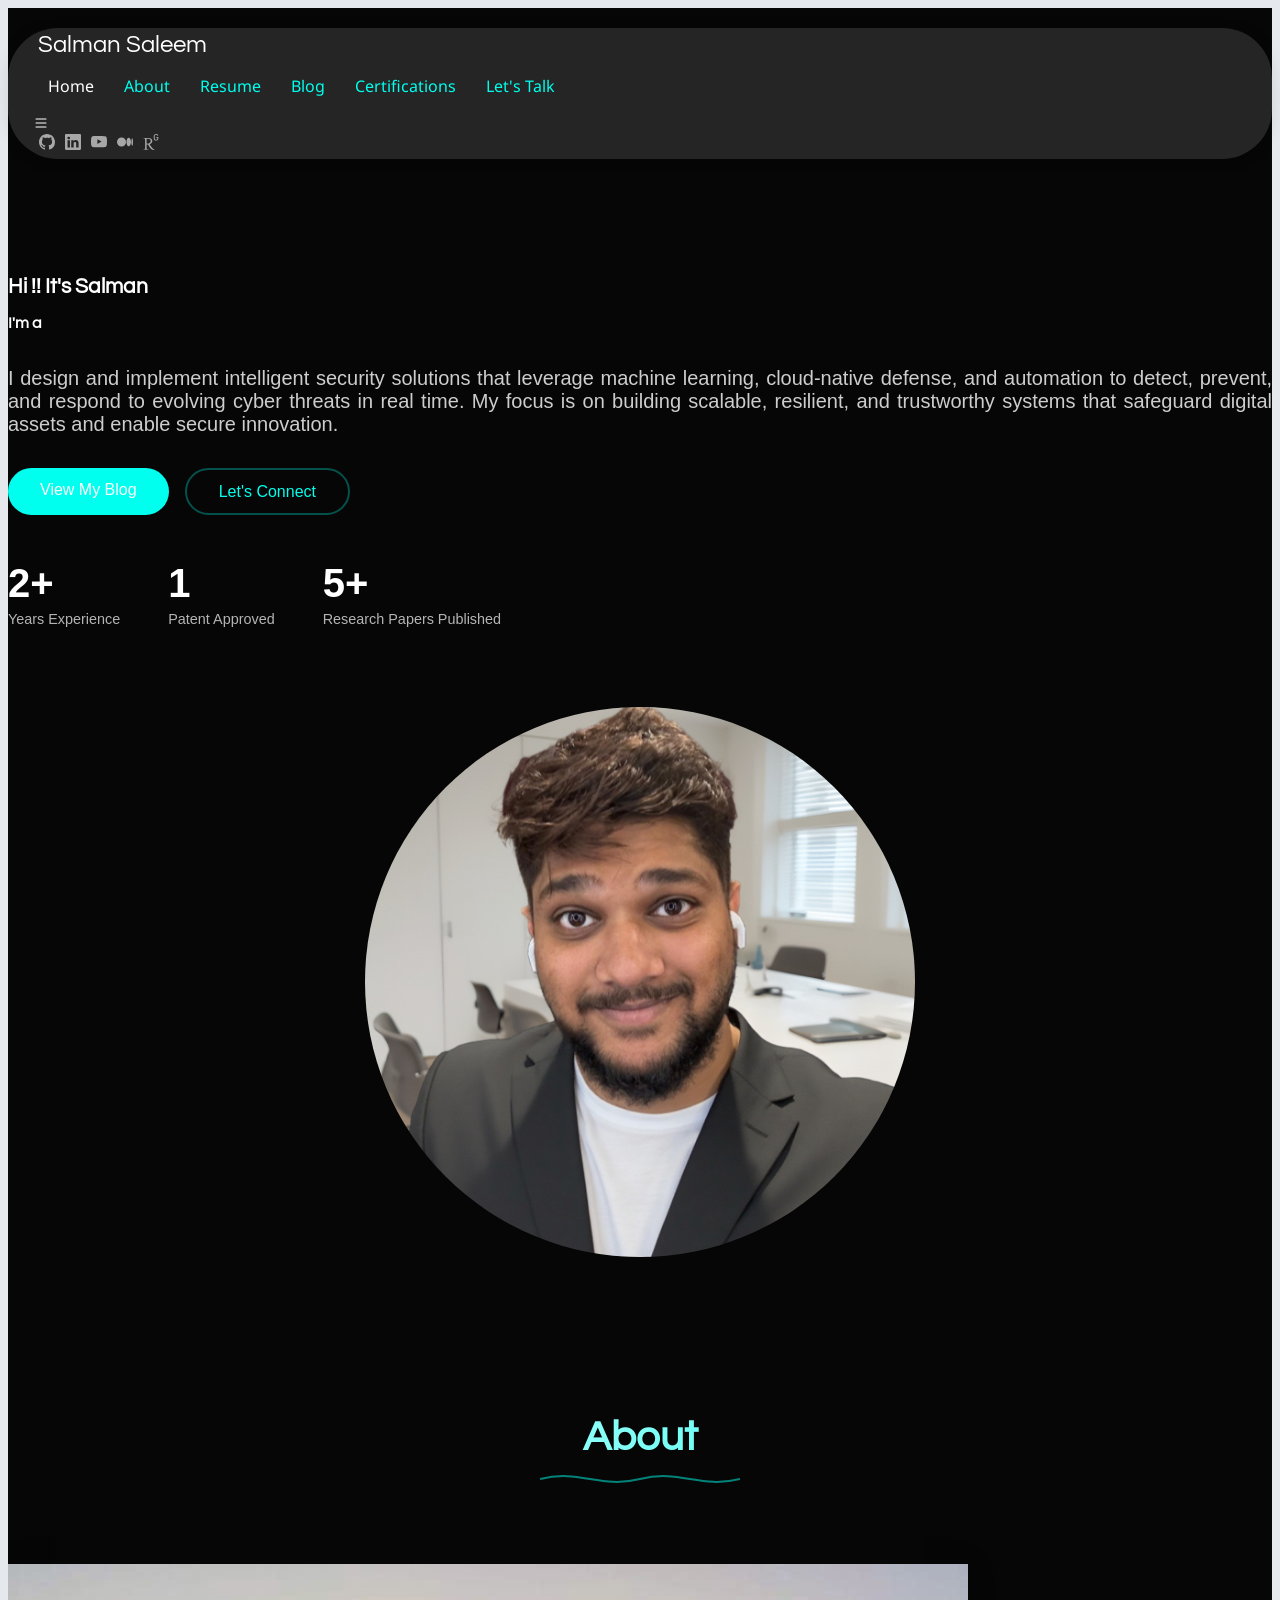
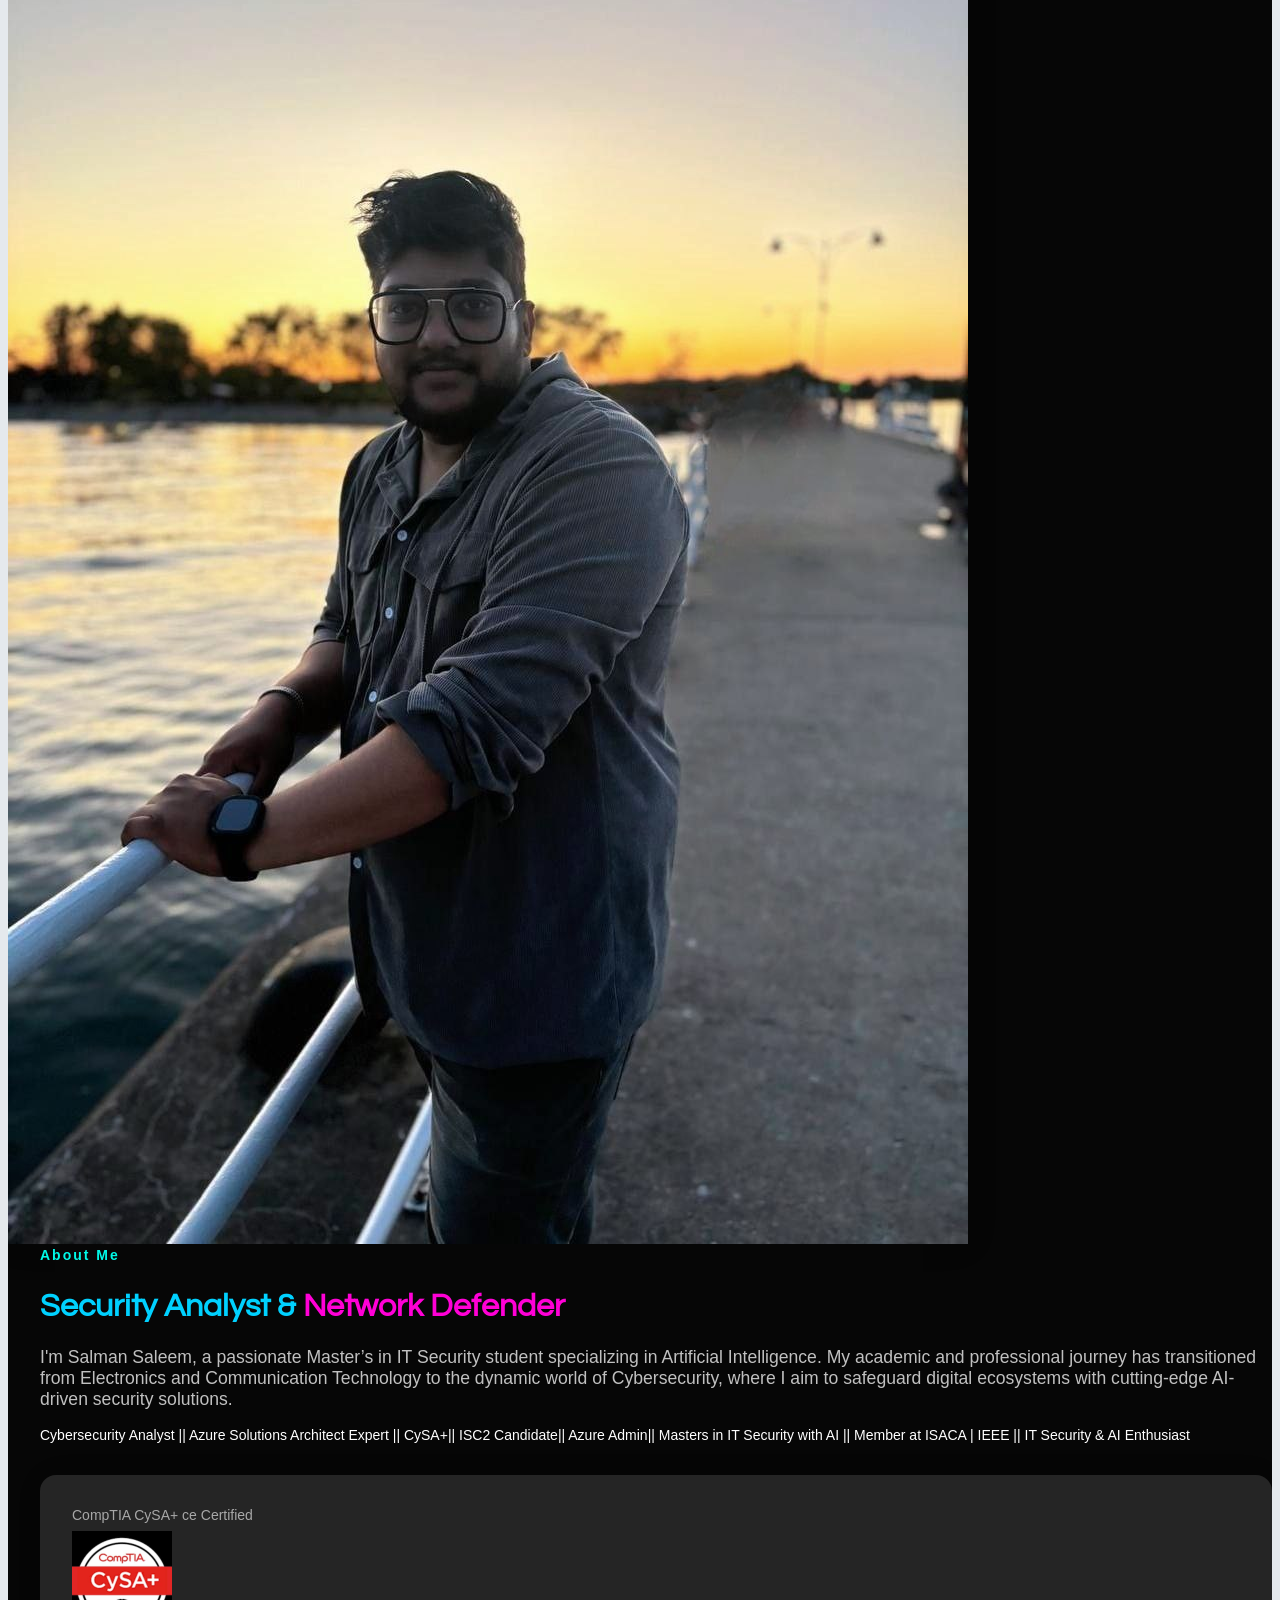
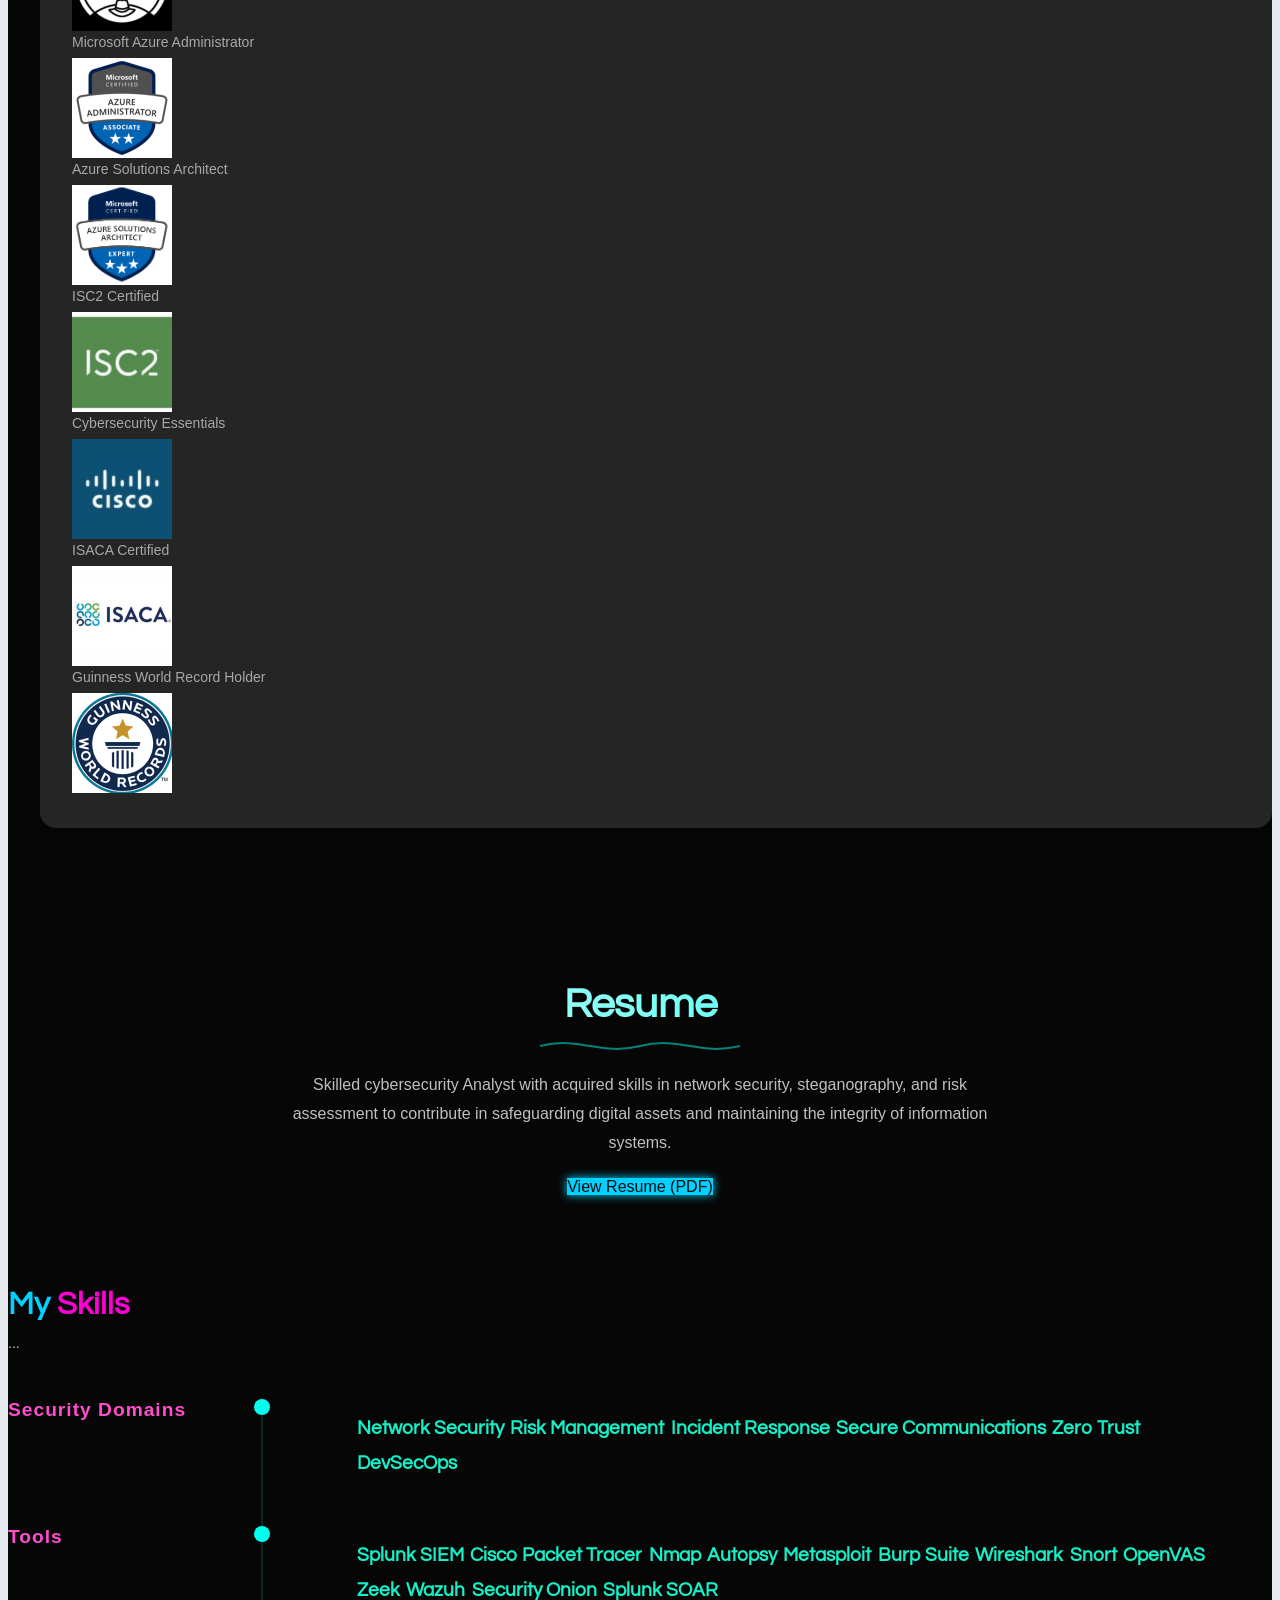
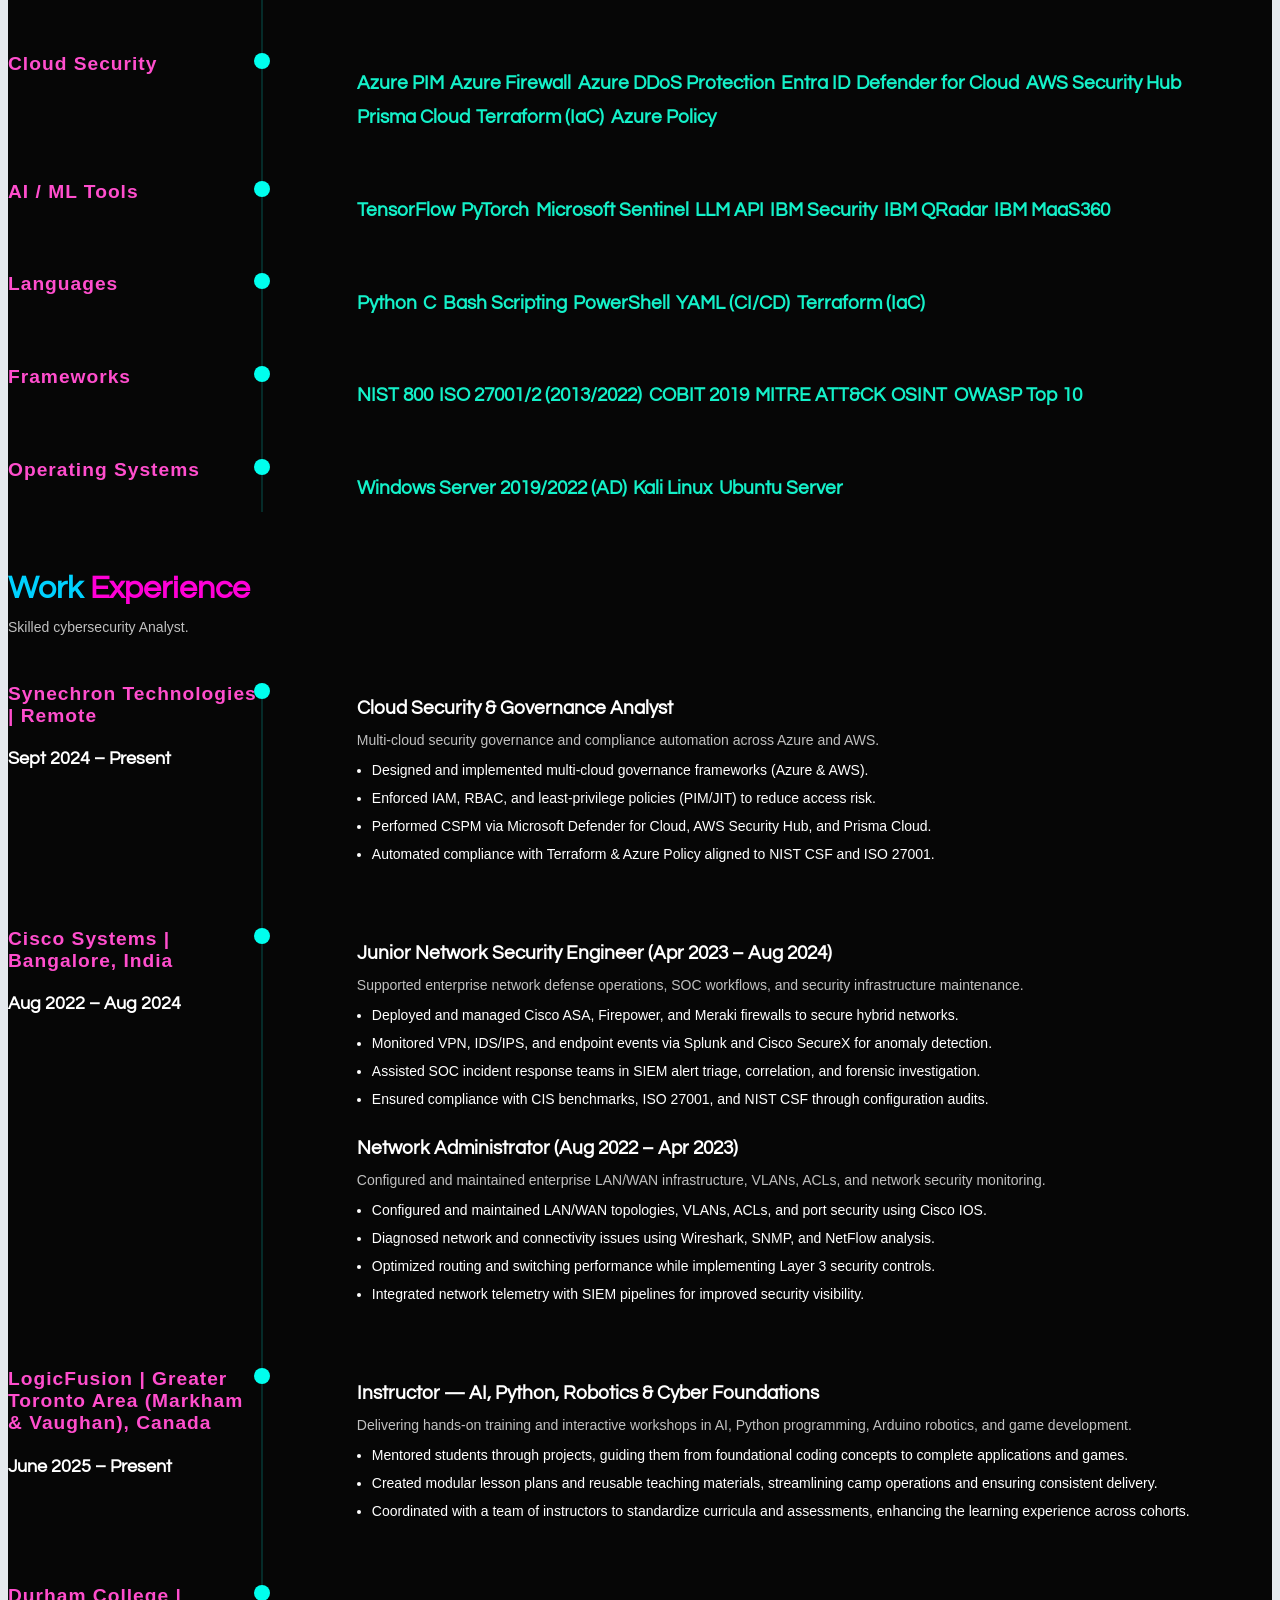
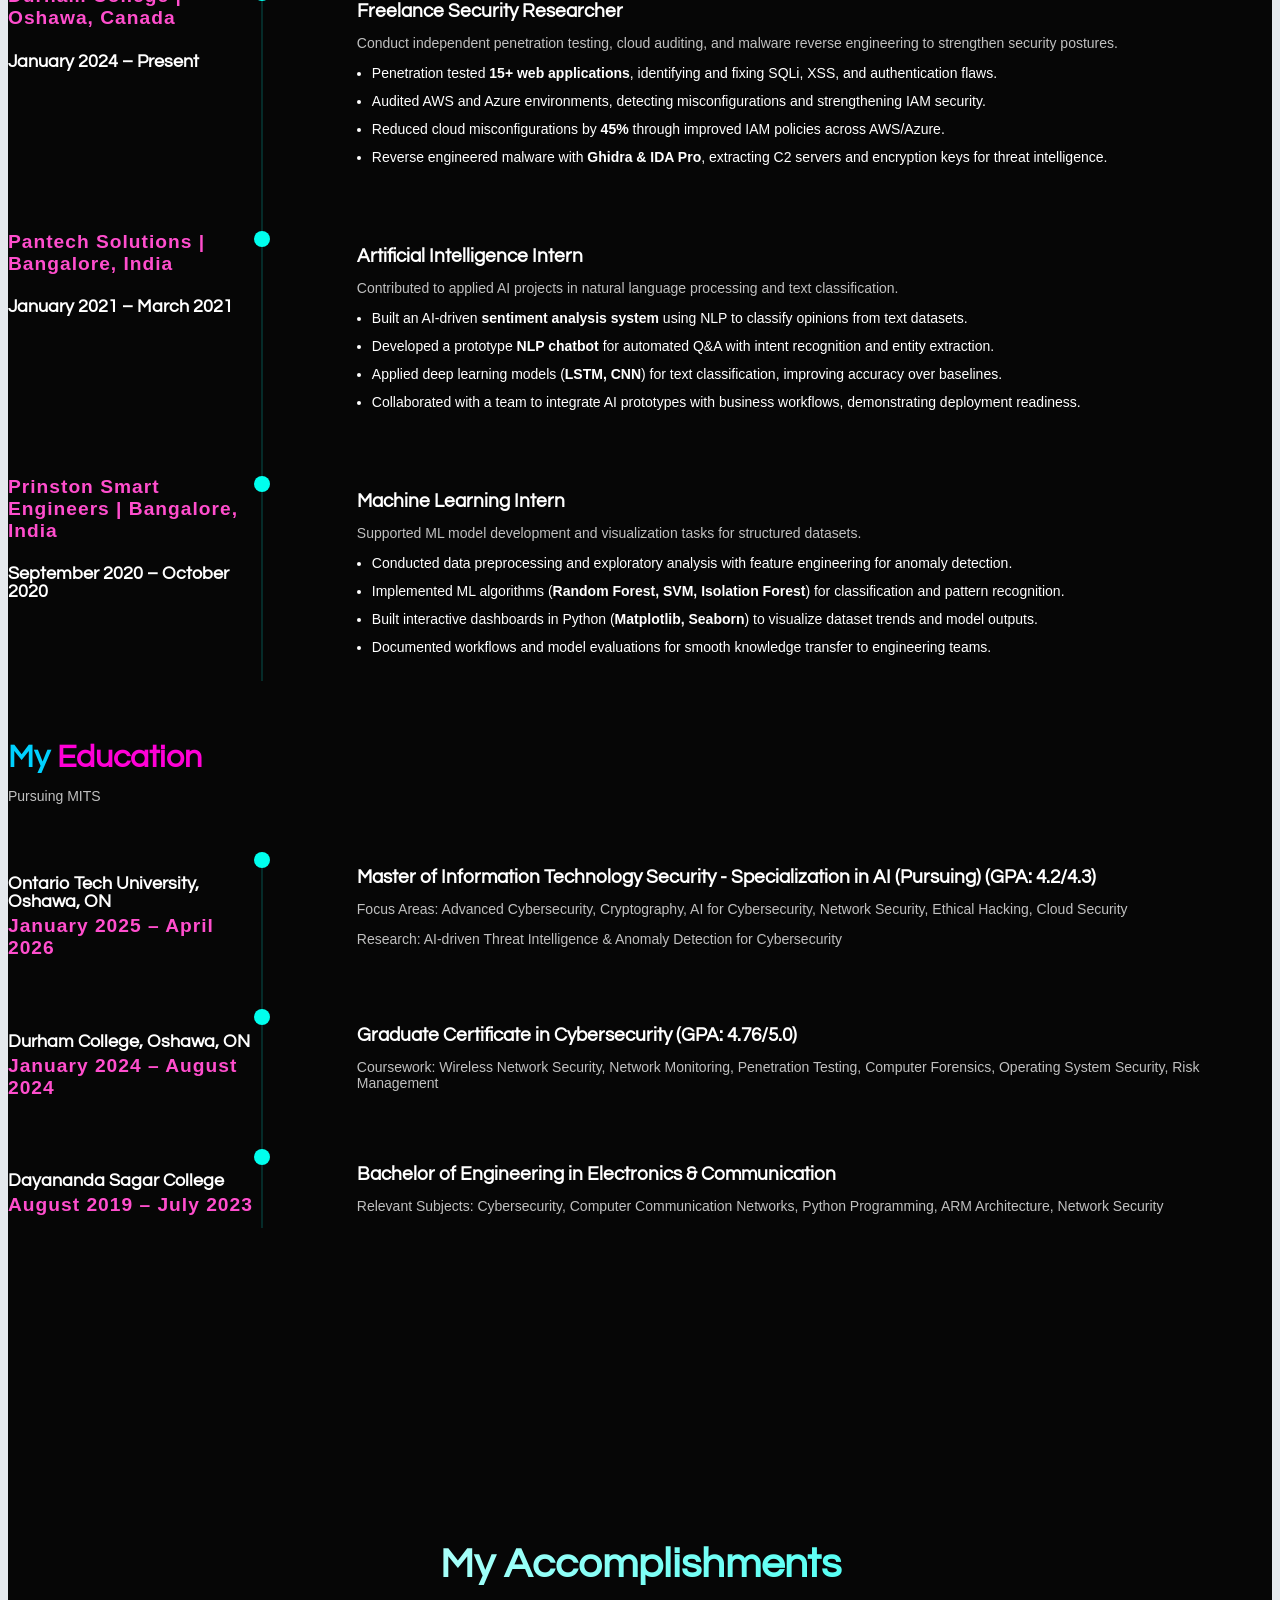
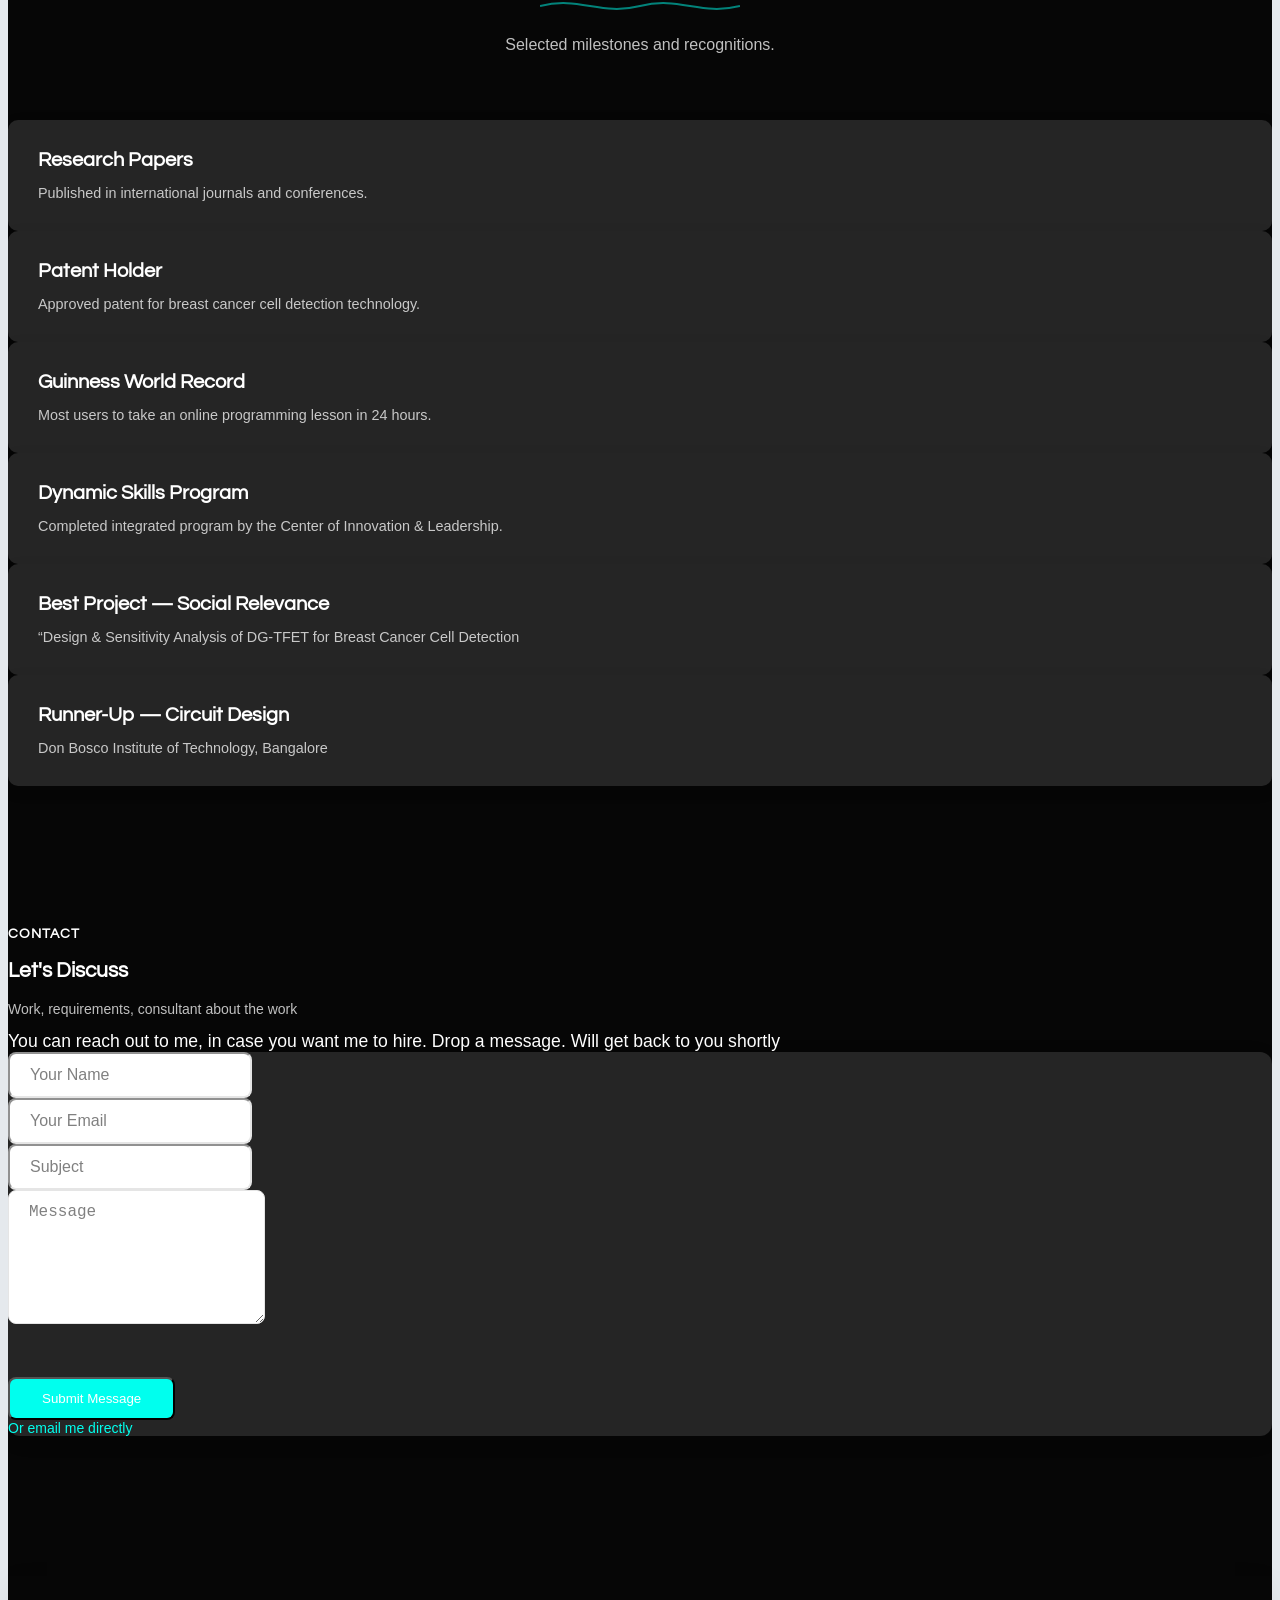
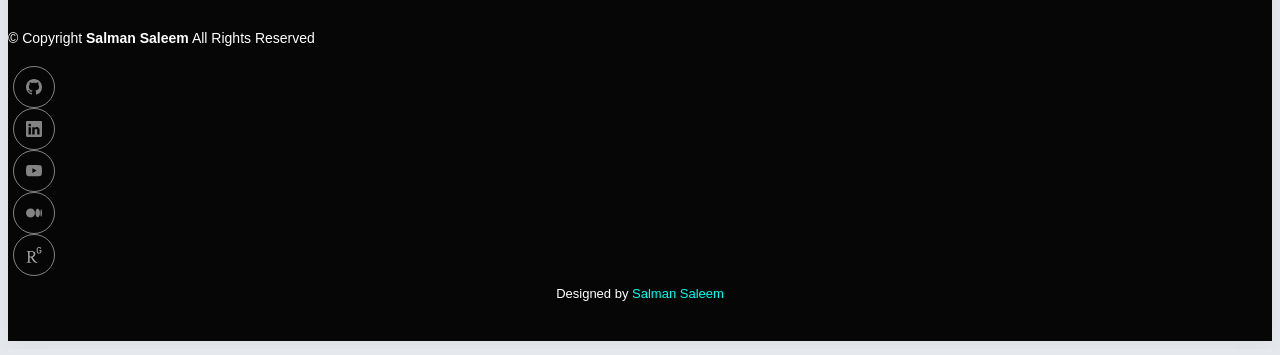
==== index.html @ 6860a8f8 "Update index.html" ====
<!DOCTYPE html>
<html lang="en">

<head>
  <meta charset="utf-8">
  <meta content="width=device-width, initial-scale=1.0" name="viewport">
  <title>Salman Saleem | Portfolio</title>
  <meta name="description" content="">
  <meta name="keywords" content="">

  <!-- Favicons -->
  <link href="assets/img/favicon.png" rel="icon">
  <link href="assets/img/apple-touch-icon.png" rel="apple-touch-icon">

  <!-- Fonts -->
  <link href="https://fonts.googleapis.com" rel="preconnect">
  <link href="https://fonts.gstatic.com" rel="preconnect" crossorigin>
  <link href="https://fonts.googleapis.com/css2?family=Roboto:ital,wght@0,100;0,300;0,400;0,500;0,700;0,900;1,100;1,300;1,400;1,500;1,700;1,900&family=Noto+Sans:ital,wght@0,100;0,200;0,300;0,400;0,500;0,600;0,700;0,800;0,900;1,100;1,200;1,300;1,400;1,500;1,600;1,700;1,800;1,900&family=Questrial:wght@400&display=swap" rel="stylesheet">

  <!-- Vendor CSS Files -->
  <link href="assets/vendor/bootstrap/css/bootstrap.min.css" rel="stylesheet">
  <link href="assets/vendor/bootstrap-icons/bootstrap-icons.css" rel="stylesheet">
  <link href="assets/vendor/aos/aos.css" rel="stylesheet">
  <link href="assets/vendor/glightbox/css/glightbox.min.css" rel="stylesheet">
  <link href="assets/vendor/swiper/swiper-bundle.min.css" rel="stylesheet">

  <!-- Main CSS File -->
  <link href="assets/css/main.css" rel="stylesheet">

  <!-- Custom rotating cards-->
  <link href="css/rotating-card.css" rel="stylesheet" />
  <link href="https://netdna.bootstrapcdn.com/font-awesome/4.5.0/css/font-awesome.min.css" rel="stylesheet" />

  <!-- =======================================================
  * Template Name: EasyFolio
  * Template URL: https://bootstrapmade.com/easyfolio-bootstrap-portfolio-template/
  * Updated: Feb 21 2025 with Bootstrap v5.3.3
  * Author: BootstrapMade.com
  * License: https://bootstrapmade.com/license/
  ======================================================== -->
  <style>

    .text-color-custom-dark{
      color: #858689;
    }
    /* Apply dark mode to the entire website */
/*.dark-mode {
  background-color: #121212;
  color: cyan;
}*/

/* Ensure sections inherit dark mode styles */
/*.dark-mode .header,
.dark-mode .footer,
.dark-mode .hero,
.dark-mode .about,
.dark-mode .services,
.dark-mode .contact,
.dark-mode .portfolio,
.dark-mode .resume {
  background-color: #1a1a1a;
  color: cyan;
}*/

/* Change links to cyan in dark mode */
/*.dark-mode a {
  color: cyan;
}*/

/* Adjust buttons in dark mode */
/*.dark-mode .btn {
  background: cyan;
  color: #1a1a1a;
  border: 1px solid cyan;
}

.dark-mode .btn:hover {
  background: #1a1a1a;
  color: cyan;
}*/

/* Navbar adjustments */
/*.dark-mode .navmenu ul li a {
  color: cyan !important;
}
*/
/* Change dark mode button */
/*.dark-mode-btn {
  background: #1a1a1a;
  color: cyan;
  border: 1px solid cyan;
  padding: 8px 15px;
  cursor: pointer;
  font-size: 14px;
  border-radius: 5px;
}

.dark-mode-btn:hover {
  background: cyan;
  color: #1a1a1a;
}

  .dark-mode {
    background-color: #121212;
    color: cyan;
  }
  .dark-mode .header, 
  .dark-mode .footer {
    background: #1a1a1a;
    color: cyan;
  }
  .dark-mode .hero {
    color: cyan;
  }
  .dark-mode-btn {
    background: #1a1a1a;
    color: cyan;
    border: 1px solid cyan;
    padding: 8px 15px;
    cursor: pointer;
    font-size: 14px;
    border-radius: 5px;
  }
  .dark-mode-btn:hover {
    background: cyan;
    color: #1a1a1a;
  }*/


.Cert_icons_about{
  width: 100px;
  height: 100px;
}
.form-control::placeholder { 
            color: grey;
}
input::placeholder {
    color: grey !important;
}
textarea::placeholder {
       color: grey !important;
}



/*changing text code*/
     .text-animation span {
        display: inline-block;
        opacity: 0;
        transition: opacity 0.5s ease-in-out;
      }
     .text-rotate-color {
          color: #00ffee;
        }
      /* Centering elements on mobile */
      /* Centering elements on mobile */
      @media (max-width: 767.98px) {
        .home-content h3{
          text-align: center;
        }
        .social-icons, .btn-group {
          justify-content: center;
        }
        h3.text-animation {
          display: flex;
          justify-content: center;
          text-align: center;
          margin-left:35px;
        }
        #changing-text{
          margin-left: 15px;
          color: var(--accent-color);
        }
        .text-rotate-color {
          color: #00ffee;
        }
      }

    .home-img{
  border-radius: 50%;
}
.home-img img {
  position: relative;
  top: 3rem;
  width: 32vw;
  height: 32vw;
  border-radius: 50%;
  box-shadow: 0 0 25px var(--main-color);
  cursor: pointer;
  transition: 0.4s ease-in-out;
}
.home-img img:hover{
  box-shadow: 0 0 25px var(--main-color),
              0 0 50px var(--main-color),
              0 0 100px var(--main-color);
}
    .service-details .content .features .feature-box {
    background: var(--accent-color)!important;}

    .btn-resume:hover {
  color: #00D1FF!important;
  border-color: #00D1FF!important;
      background-color: None !important;
}

.btn-resume {
  background-color: #00D1FF;
  color: #0a0a0a !important; /* dark text on teal background */
  box-shadow: 0 0 10px #00D1FF; /* subtle neon glow */
}
</style>
  <!-- ✅ Your custom overrides -->
<link href="css/style.css" rel="stylesheet">
</head>

<body class="index-page dark-background" >

  <header id="header" class="header d-flex align-items-center sticky-top">
    <div class="header-container container-fluid container-xl position-relative d-flex align-items-center justify-content-between">

      <a href="index.html" class="logo d-flex align-items-center me-auto me-xl-0">
        <!-- Uncomment the line below if you also wish to use an image logo -->
        <!-- <img src="assets/img/logo.webp" alt=""> -->
        <h1 class="sitename">Salman Saleem</h1>
      </a>

      <nav id="navmenu" class="navmenu">
        <ul>
          <li><a href="#hero" class="active">Home</a></li>
          <li><a href="#about">About</a></li>
          <li><a href="#resume">Resume</a></li>
          <li><a href="https://medium.com/@salmansaleem9903">Blog</a></li>
          <!--<li><a href="#Trophies">Certifications</a></li>-->
          <!--<li class="dropdown"><a href="#"><span>Dropdown</span> <i class="bi bi-chevron-down toggle-dropdown"></i></a>
            <ul>
              <li><a href="#">Dropdown 1</a></li>
              <li class="dropdown"><a href="#"><span>Deep Dropdown</span> <i class="bi bi-chevron-down toggle-dropdown"></i></a>
                <ul>
                  <li><a href="#">Deep Dropdown 1</a></li>
                  <li><a href="#">Deep Dropdown 2</a></li>
                  <li><a href="#">Deep Dropdown 3</a></li>
                  <li><a href="#">Deep Dropdown 4</a></li>
                  <li><a href="#">Deep Dropdown 5</a></li>
                </ul>
              </li>
              <li><a href="#">Dropdown 2</a></li>
              <li><a href="#">Dropdown 3</a></li>
              <li><a href="#">Dropdown 4</a></li>
            </ul>
          </li>-->
          <li><a href="certifications.html">Certifications</a></li>
          <li><a href="#contact">Let's Talk</a></li>
        </ul>
        <svg xmlns="http://www.w3.org/2000/svg" width="16" height="16" fill="currentColor" class="mobile-nav-toggle d-xl-none bi bi-list" viewBox="0 0 16 16">
          <path fill-rule="evenodd" d="M2.5 12a.5.5 0 0 1 .5-.5h10a.5.5 0 0 1 0 1H3a.5.5 0 0 1-.5-.5m0-4a.5.5 0 0 1 .5-.5h10a.5.5 0 0 1 0 1H3a.5.5 0 0 1-.5-.5m0-4a.5.5 0 0 1 .5-.5h10a.5.5 0 0 1 0 1H3a.5.5 0 0 1-.5-.5"/>
        </svg>
      </nav>
      <!--<button id="darkModeToggle" class="dark-mode-btn">🌙</button>-->

      <div class="header-social-links d-flex justify-content-center">
        <!--<a href="#" class="twitter">
             <svg xmlns="http://www.w3.org/2000/svg" width="16" height="16" fill="currentColor" class="bi bi-twitter" viewBox="0 0 16 16">
                <path d="M5.026 15c6.038 0 9.341-5.003 9.341-9.334q.002-.211-.006-.422A6.7 6.7 0 0 0 16 3.542a6.7 6.7 0 0 1-1.889.518 3.3 3.3 0 0 0 1.447-1.817 6.5 6.5 0 0 1-2.087.793A3.286 3.286 0 0 0 7.875 6.03a9.32 9.32 0 0 1-6.767-3.429 3.29 3.29 0 0 0 1.018 4.382A3.3 3.3 0 0 1 .64 6.575v.045a3.29 3.29 0 0 0 2.632 3.218 3.2 3.2 0 0 1-.865.115 3 3 0 0 1-.614-.057 3.28 3.28 0 0 0 3.067 2.277A6.6 6.6 0 0 1 .78 13.58a6 6 0 0 1-.78-.045A9.34 9.34 0 0 0 5.026 15"/>
            </svg>
        </a>-->
        <a href="https://github.com/salmansaleem5123" class="github">
          <svg xmlns="http://www.w3.org/2000/svg" width="16" height="16" fill="currentColor" class="bi bi-github" viewBox="0 0 16 16">
            <path d="M8 0C3.58 0 0 3.58 0 8c0 3.54 2.29 6.53 5.47 7.59.4.07.55-.17.55-.38 0-.19-.01-.82-.01-1.49-2.01.37-2.53-.49-2.69-.94-.09-.23-.48-.94-.82-1.13-.28-.15-.68-.52-.01-.53.63-.01 1.08.58 1.23.82.72 1.21 1.87.87 2.33.66.07-.52.28-.87.51-1.07-1.78-.2-3.64-.89-3.64-3.95 0-.87.31-1.59.82-2.15-.08-.2-.36-1.02.08-2.12 0 0 .67-.21 2.2.82.64-.18 1.32-.27 2-.27s1.36.09 2 .27c1.53-1.04 2.2-.82 2.2-.82.44 1.1.16 1.92.08 2.12.51.56.82 1.27.82 2.15 0 3.07-1.87 3.75-3.65 3.95.29.25.54.73.54 1.48 0 1.07-.01 1.93-.01 2.2 0 .21.15.46.55.38A8.01 8.01 0 0 0 16 8c0-4.42-3.58-8-8-8"/>
          </svg>
        </a>
        <a href="https://www.linkedin.com/in/salmansaleem5123/" class="linkedin">
          <svg xmlns="http://www.w3.org/2000/svg" width="16" height="16" fill="currentColor" class="bi bi-linkedin" viewBox="0 0 16 16">
            <path d="M0 1.146C0 .513.526 0 1.175 0h13.65C15.474 0 16 .513 16 1.146v13.708c0 .633-.526 1.146-1.175 1.146H1.175C.526 16 0 15.487 0 14.854zm4.943 12.248V6.169H2.542v7.225zm-1.2-8.212c.837 0 1.358-.554 1.358-1.248-.015-.709-.52-1.248-1.342-1.248S2.4 3.226 2.4 3.934c0 .694.521 1.248 1.327 1.248zm4.908 8.212V9.359c0-.216.016-.432.08-.586.173-.431.568-.878 1.232-.878.869 0 1.216.662 1.216 1.634v3.865h2.401V9.25c0-2.22-1.184-3.252-2.764-3.252-1.274 0-1.845.7-2.165 1.193v.025h-.016l.016-.025V6.169h-2.4c.03.678 0 7.225 0 7.225z"/>
          </svg>   
        </a>
        <a href="https://www.youtube.com/@salmansaleem3989" class="youtube">
          <svg xmlns="http://www.w3.org/2000/svg" width="16" height="16" fill="currentColor" class="bi bi-youtube" viewBox="0 0 16 16">
              <path d="M8.051 1.999h.089c.822.003 4.987.033 6.11.335a2.01 2.01 0 0 1 1.415 1.42c.101.38.172.883.22 1.402l.01.104.022.26.008.104c.065.914.073 1.77.074 1.957v.075c-.001.194-.01 1.108-.082 2.06l-.008.105-.009.104c-.05.572-.124 1.14-.235 1.558a2.01 2.01 0 0 1-1.415 1.42c-1.16.312-5.569.334-6.18.335h-.142c-.309 0-1.587-.006-2.927-.052l-.17-.006-.087-.004-.171-.007-.171-.007c-1.11-.049-2.167-.128-2.654-.26a2.01 2.01 0 0 1-1.415-1.419c-.111-.417-.185-.986-.235-1.558L.09 9.82l-.008-.104A31 31 0 0 1 0 7.68v-.123c.002-.215.01-.958.064-1.778l.007-.103.003-.052.008-.104.022-.26.01-.104c.048-.519.119-1.023.22-1.402a2.01 2.01 0 0 1 1.415-1.42c.487-.13 1.544-.21 2.654-.26l.17-.007.172-.006.086-.003.171-.007A100 100 0 0 1 7.858 2zM6.4 5.209v4.818l4.157-2.408z"/>
          </svg>
        </a>
        <a href="https://medium.com/@salmansaleem9903" class="medium">
          <svg xmlns="http://www.w3.org/2000/svg" width="16" height="16" fill="currentColor" class="bi bi-medium" viewBox="0 0 16 16">
  <path d="M9.025 8c0 2.485-2.02 4.5-4.513 4.5A4.506 4.506 0 0 1 0 8c0-2.486 2.02-4.5 4.512-4.5A4.506 4.506 0 0 1 9.025 8m4.95 0c0 2.34-1.01 4.236-2.256 4.236S9.463 10.339 9.463 8c0-2.34 1.01-4.236 2.256-4.236S13.975 5.661 13.975 8M16 8c0 2.096-.355 3.795-.794 3.795-.438 0-.793-1.7-.793-3.795 0-2.096.355-3.795.794-3.795.438 0 .793 1.699.793 3.795"/>
</svg>
        </a>
        <a href="https://www.researchgate.net/profile/Salman-Saleem-16?ev=hdr_xprf" class="researchgate">
          <svg role="img" viewBox="0 0 16 16" xmlns="http://www.w3.org/2000/svg" id="Researchgate--Streamline-Simple-Icons" height="16" width="16">
  <path d="M13.057333333333332 0c-0.5453333333333332 0 -1.0053333333333332 0.12666666666666665 -1.382 0.3766666666666666 -0.3753333333333333 0.2513333333333333 -0.6466666666666666 0.624 -0.8086666666666666 1.1199999999999999a2.1286666666666667 2.1286666666666667 0 0 0 -0.07466666666666666 0.29133333333333333 5.576666666666666 5.576666666666666 0 0 0 -0.052 0.35333333333333333 6 6 0 0 0 -0.03333333333333333 0.48466666666666663c-0.006666666666666666 0.18799999999999997 -0.008666666666666666 0.414 -0.008666666666666666 0.6773333333333333a20.74733333333333 20.748666666666665 0 0 0 0.009333333333333332 0.6779999999999999 6 6 0 0 0 0.03333333333333333 0.48466666666666663 5.297333333333333 5.297333333333333 0 0 0 0.05133333333333333 0.35333333333333333h-0.003333333333333333a2.2226666666666666 2.2226666666666666 0 0 0 0.07533333333333334 0.292c0.16333333333333333 0.4953333333333333 0.43333333333333335 0.8686666666666666 0.8093333333333332 1.1199999999999999 0.3766666666666666 0.25066666666666665 0.8373333333333333 0.37599999999999995 1.3833333333333333 0.37599999999999995 0.5333333333333333 0 1.024 -0.142 1.4033333333333333 -0.40199999999999997 0.37999999999999995 -0.26 0.6266666666666666 -0.6106666666666667 0.7833333333333333 -1.0999999999999999 0.050666666666666665 -0.15666666666666665 0.09 -0.372 0.118 -0.62a7.266666666666667 7.266666666666667 0 0 0 0.028666666666666663 -0.8046666666666666v-0.5466666666666666c0 -0.06333333333333332 -0.03133333333333333 -0.09466666666666665 -0.09333333333333334 -0.09466666666666665h-2.0426666666666664c-0.06266666666666666 0 -0.09333333333333334 0.03133333333333333 -0.09333333333333334 0.09399999999999999v0.6373333333333333c0 0.06266666666666666 0.030666666666666665 0.09333333333333334 0.09333333333333334 0.09333333333333334h1.1106666666666665c0.03733333333333333 0 0.056 0.019999999999999997 0.056 0.057333333333333326 0 0.24 0 0.41333333333333333 -0.023999999999999997 0.5766666666666667 -0.025333333333333333 0.16266666666666665 -0.06666666666666667 0.298 -0.09799999999999999 0.40399999999999997 -0.072 0.25666666666666665 -0.23199999999999998 0.44266666666666665 -0.42533333333333334 0.584 -0.1933333333333333 0.1413333333333333 -0.492 0.2333333333333333 -0.8180000000000001 0.2333333333333333 -0.36333333333333334 0 -0.6006666666666667 -0.09999999999999999 -0.8066666666666666 -0.2353333333333333 -0.204 -0.13533333333333333 -0.3446666666666667 -0.30266666666666664 -0.44666666666666666 -0.61a2.0906666666666665 2.0906666666666665 0 0 1 -0.09799999999999999 -0.508 11.577333333333332 11.578 0 0 1 -0.02266666666666667 -0.43733333333333335c-0.006666666666666666 -0.17333333333333334 -0.009333333333333332 -0.3813333333333333 -0.009333333333333332 -0.6259999999999999a17.600666666666665 17.601999999999997 0 0 1 0.009333333333333332 -0.6253333333333333 10.547333333333333 10.547999999999998 0 0 1 0.023333333333333334 -0.43733333333333335 2.1266666666666665 2.1266666666666665 0 0 1 0.09866666666666665 -0.5066666666666666 1.2599999999999998 1.2599999999999998 0 0 1 0.49466666666666664 -0.6733333333333333c0.2293333333333333 -0.16266666666666665 0.3953333333333333 -0.23466666666666663 0.758 -0.23466666666666663 0.33866666666666667 0 0.5433333333333332 0.064 0.7626666666666666 0.20199999999999999 0.22 0.13799999999999998 0.352 0.32799999999999996 0.5093333333333333 0.6166666666666667 0.03133333333333333 0.06266666666666666 0.074 0.07866666666666666 0.132 0.04666666666666667l0.696 -0.2866666666666666c0.049999999999999996 -0.032 0.06 -0.07666666666666666 0.028 -0.13266666666666665a2.3659999999999997 2.3659999999999997 0 0 0 -0.31066666666666665 -0.49466666666666664 2 2 0 0 0 -0.45266666666666666 -0.4046666666666666 2.208666666666667 2.208666666666667 0 0 0 -0.602 -0.2733333333333333A2.7119999999999997 2.7119999999999997 0 0 0 13.057333333333332 0zM5.478 3.8906666666666667c-1.1266666666666665 0 -2.024 0.057333333333333326 -2.8646666666666665 0.057333333333333326 -0.7639999999999999 0 -1.5273333333333332 0 -2.0046666666666666 -0.019333333333333334v0.5539999999999999l0.7253333333333334 0.13333333333333333c0.496 0.09599999999999999 0.7826666666666666 0.3253333333333333 0.7826666666666666 1.5093333333333332v7.525333333333333c0 1.1846666666666665 -0.2866666666666666 1.4133333333333333 -0.7826666666666666 1.5086666666666666l-0.7253333333333334 0.13333333333333333v0.5546666666666666c0.5153333333333333 -0.019333333333333334 1.4133333333333333 -0.057333333333333326 2.3099999999999996 -0.057333333333333326 0.86 0 1.9673333333333334 0.038 2.4446666666666665 0.057333333333333326v-0.5539999999999999l-0.9933333333333333 -0.13333333333333333c-0.5153333333333333 -0.07666666666666666 -0.7826666666666666 -0.32466666666666666 -0.7826666666666666 -1.5093333333333332v-3.189333333333333c0.4586666666666666 0.038 0.86 0.038 1.4706666666666666 0.038 1.1653333333333333 2.082 2.2733333333333334 3.648 2.9033333333333333 4.373333333333333 0.5733333333333333 0.688 1.4513333333333334 1.1273333333333333 2.559333333333333 1.1273333333333333 0.32466666666666666 0 0.6686666666666665 -0.057333333333333326 0.8786666666666667 -0.15333333333333332v-0.496c-0.6873333333333332 0 -1.3753333333333333 -0.4773333333333333 -1.8719999999999999 -1.012 -0.84 -0.9173333333333332 -1.9666666666666668 -2.388 -2.9033333333333333 -4.049333333333333 1.5466666666666664 -0.36333333333333334 2.6933333333333334 -1.8146666666666667 2.6933333333333334 -3.2666666666666666 0 -2.1386666666666665 -1.6613333333333333 -3.132 -3.8386666666666667 -3.132zm-0.3433333333333333 0.86c1.604 0 2.559333333333333 0.84 2.559333333333333 2.368 0 1.5086666666666666 -1.0313333333333332 2.521333333333333 -2.7313333333333336 2.521333333333333 -0.6493333333333333 0 -0.9359999999999999 -0.019999999999999997 -1.3753333333333333 -0.057333333333333326v-4.793333333333333c0.44 -0.03933333333333333 1.0313333333333332 -0.03933333333333333 1.5466666666666664 -0.03933333333333333z" fill="#a8a8a8" stroke-width="0.6667"></path>
</svg>
        </a>
        <!--<a href="#" class="instagram">
          <svg xmlns="http://www.w3.org/2000/svg" width="16" height="16" fill="currentColor" class="bi bi-instagram" viewBox="0 0 16 16">
            <path d="M8 0C5.829 0 5.556.01 4.703.048 3.85.088 3.269.222 2.76.42a3.9 3.9 0 0 0-1.417.923A3.9 3.9 0 0 0 .42 2.76C.222 3.268.087 3.85.048 4.7.01 5.555 0 5.827 0 8.001c0 2.172.01 2.444.048 3.297.04.852.174 1.433.372 1.942.205.526.478.972.923 1.417.444.445.89.719 1.416.923.51.198 1.09.333 1.942.372C5.555 15.99 5.827 16 8 16s2.444-.01 3.298-.048c.851-.04 1.434-.174 1.943-.372a3.9 3.9 0 0 0 1.416-.923c.445-.445.718-.891.923-1.417.197-.509.332-1.09.372-1.942C15.99 10.445 16 10.173 16 8s-.01-2.445-.048-3.299c-.04-.851-.175-1.433-.372-1.941a3.9 3.9 0 0 0-.923-1.417A3.9 3.9 0 0 0 13.24.42c-.51-.198-1.092-.333-1.943-.372C10.443.01 10.172 0 7.998 0zm-.717 1.442h.718c2.136 0 2.389.007 3.232.046.78.035 1.204.166 1.486.275.373.145.64.319.92.599s.453.546.598.92c.11.281.24.705.275 1.485.039.843.047 1.096.047 3.231s-.008 2.389-.047 3.232c-.035.78-.166 1.203-.275 1.485a2.5 2.5 0 0 1-.599.919c-.28.28-.546.453-.92.598-.28.11-.704.24-1.485.276-.843.038-1.096.047-3.232.047s-2.39-.009-3.233-.047c-.78-.036-1.203-.166-1.485-.276a2.5 2.5 0 0 1-.92-.598 2.5 2.5 0 0 1-.6-.92c-.109-.281-.24-.705-.275-1.485-.038-.843-.046-1.096-.046-3.233s.008-2.388.046-3.231c.036-.78.166-1.204.276-1.486.145-.373.319-.64.599-.92s.546-.453.92-.598c.282-.11.705-.24 1.485-.276.738-.034 1.024-.044 2.515-.045zm4.988 1.328a.96.96 0 1 0 0 1.92.96.96 0 0 0 0-1.92m-4.27 1.122a4.109 4.109 0 1 0 0 8.217 4.109 4.109 0 0 0 0-8.217m0 1.441a2.667 2.667 0 1 1 0 5.334 2.667 2.667 0 0 1 0-5.334"/>
          </svg>
        </a>
        <a href="#" class="facebook">
          <svg xmlns="http://www.w3.org/2000/svg" width="16" height="16" fill="currentColor" class="bi bi-facebook" viewBox="0 0 16 16">
            <path d="M16 8.049c0-4.446-3.582-8.05-8-8.05C3.58 0-.002 3.603-.002 8.05c0 4.017 2.926 7.347 6.75 7.951v-5.625h-2.03V8.05H6.75V6.275c0-2.017 1.195-3.131 3.022-3.131.876 0 1.791.157 1.791.157v1.98h-1.009c-.993 0-1.303.621-1.303 1.258v1.51h2.218l-.354 2.326H9.25V16c3.824-.604 6.75-3.934 6.75-7.951"/>
          </svg>
        </a>-->
       
      </div>

    </div>
  </header>

  <main class="main">

    <!-- Hero Section -->
    <section id="hero" class="hero section"  style="padding-top:80px">

      <div class="container" data-aos="fade-up" data-aos-delay="100">

        <div class="row align-items-center content">
          <div class="col-lg-6" data-aos="fade-up" data-aos-delay="200">
            <!-- <h2 style="color: #00D1FF">Crafting Digital Experiences with Security</h2>
            <span style="color: #FF00D6"> within Cloud and AI</span> -->
            <h1>Hi !! It's <span>Salman</span></h1>
            <h3 class="text-animation">I'm a <br><span id="changing-text" class="text-md-start text-rotate-color"></span></h3>
            <p class="lead justify-content-center" style="text-align: justify;">I design and implement intelligent security solutions that leverage machine learning, cloud-native defense, and automation to detect, prevent, and respond to evolving cyber threats in real time. My focus is on building scalable, resilient, and trustworthy systems that safeguard digital assets and enable secure innovation.</p>
            <div class="cta-buttons" data-aos="fade-up" data-aos-delay="300">
              <a href="https://medium.com/@salmansaleem9903" class="btn btn-primary">View My Blog</a>
              <a href="#contact" class="btn btn-outline">Let's Connect</a>
            </div>
            <div class="hero-stats" data-aos="fade-up" data-aos-delay="400">
              <div class="stat-item">
                <span class="stat-number">2+</span>
                <span class="stat-label">Years Experience</span>
              </div>
              <div class="stat-item">
                <span class="stat-number">1</span>
                <span class="stat-label">Patent Approved</span>
              </div>
              <div class="stat-item">
                <span class="stat-number">5+</span>
                <span class="stat-label">Research Papers Published</span>
              </div>
            </div>
          </div>

          <!--<div class="col-lg-6">
            <div class="hero-image frame">
              <img src="assets/img/profile/sal_pho1.png" alt="Portfolio Hero Image" class="img-fluid" data-aos="zoom-out" data-aos-delay="300" style="height: 480px;">
              <div class="shape-1"></div>
              <div class="shape-2"></div>
            </div>
          </div>-->
          
           <div class="col-lg-6 col-md-6 hero-image home-img text-center mb-4 mb-md-0">
             <img src="assets/img/linkedin-photo.jpg" 
                   alt="Salman Saleem - Cybersecurity Analyst" 
                   class="img-fluid hero-headshot rounded-circle" 
                   data-aos="zoom-out" 
                   data-aos-delay="300" 
             <div class="shape-1"></div>
             <div class="shape-2"></div>
           </div>
          
        </div>
      </div>

    </section><!-- /Hero Section -->

    <!-- About Section -->
    <section id="about" class="about section dark-background">

      <!-- Section Title -->
      <div class="container section-title" data-aos="fade-up">
        <h2>About</h2>
        <div class="title-shape">
          <svg viewBox="0 0 200 20" xmlns="http://www.w3.org/2000/svg">
            <path d="M 0,10 C 40,0 60,20 100,10 C 140,0 160,20 200,10" fill="none" stroke="currentColor" stroke-width="2"></path>
          </svg>
        </div>
        <p></p>
      </div><!-- End Section Title -->

      <div class="container" data-aos="fade-up" data-aos-delay="100">

        <div class="row align-items-center">

          <div class="col-lg-6 position-relative" data-aos="fade-right" data-aos-delay="200">
                <div class="about-image">
                  <img src="assets/img/salman_photo01_new.jpg" alt="Profile Image" class="img-fluid rounded-4">
                </div>
              </div><!--end of about img -->

          <div class="col-lg-6" data-aos="fade-left" data-aos-delay="300">
            <div class="about-content">
              <span class="subtitle">About Me</span>

              <h2 style="color: #00D1FF">Security Analyst &amp; <span style="color: #FF00D6">Network Defender</span></h2>

              <!--<p class="lead mb-4">Cybersecurity Analyst with expertise in network security, penetration testing, risk assessment, and cloud security. </p>

              -->
              <p class="lead mb-4">I'm Salman Saleem, a passionate Master’s in IT Security student specializing in Artificial Intelligence. My academic and professional journey has transitioned from Electronics and Communication Technology to the dynamic world of Cybersecurity, where I aim to safeguard digital ecosystems with cutting-edge AI-driven security solutions.</p>
              <!--<p class="mb-4">Strong background in incident response, security policies, and AI-driven threat intelligence.</p>-->
              <p class="mb-4">Cybersecurity Analyst || Azure Solutions Architect Expert || CySA+|| ISC2 Candidate|| Azure Admin|| Masters in IT Security with AI || Member at ISACA | IEEE || IT Security & AI Enthusiast</p>

              
              
              <div class="personal-info">
                <div class="row g-4">
                  
                  <div class="col-6">
                    <div class="info-item">
                      <span class="label">CompTIA CySA+ ce Certified</span>
                      <span class="value"><img src="assets/img/cysaplus.png" alt="certificate1" class="img-fluid rounded-4 Cert_icons_about"></span>
                    </div>
                  </div>

                  <div class="col-6">
                    <div class="info-item">
                      <span class="label">Microsoft Azure Administrator</span>
                      <span class="value"><img src="assets/img/Azure_admin_ass.png" alt="certificate1" class="img-fluid rounded-4 Cert_icons_about"></span>
                    </div>
                  </div>

                   <div class="col-6">
                    <div class="info-item">
                      <span class="label">Azure Solutions Architect</span>
                      <span class="value"><img src="assets/img/azure_SA_Expert.png" alt="certificate6" class="img-fluid rounded-4 Cert_icons_about"></span>
                    </div>
                  </div>

                  <div class="col-6">
                    <div class="info-item">
                      <span class="label">ISC2 Certified</span>
                      <span class="value"><img src="assets/img/ISC2_cert.png" alt="certificate1" class="img-fluid rounded-4 Cert_icons_about"></span>
                    </div>
                  </div>

                  <div class="col-6">
                    <div class="info-item">
                      <span class="label">Cybersecurity Essentials</span>
                      <span class="value"><img src="assets/img/cisco_cert.png" alt="certificate1" class="img-fluid rounded-4 Cert_icons_about"></span>
                    </div>
                  </div>

                   <div class="col-6">
                    <div class="info-item">
                      <span class="label">ISACA Certified</span>
                      <span class="value"><img src="assets/img/ISACA_cert.png" alt="certificate1" class="img-fluid rounded-4 Cert_icons_about"></span>
                    </div>
                  </div>

                  <div class="col-6">
                    <div class="info-item">
                      <span class="label">Guinness World Record Holder</span>
                      <span class="value"><img src="assets/img/gwr.png" alt="certificate1" class="img-fluid rounded-4 Cert_icons_about"></span>
                    </div>
                  </div>


                  
                </div> <!-- end of row-->
              </div><!-- end of personal info-->
              

            </div>
          </div>
         
          
        </div>

      </div>

    </section><!-- /About Section -->



    <!-- Resume Section -->
    <!-- Resume Section -->
    <!-- Resume Section -->
    <section id="resume" class="resume section">
    
      <!-- Section Title -->
      <div class="container section-title" data-aos="fade-up" style="text-align:center;">
        <h2>Resume</h2>
        <div class="title-shape">
          <svg viewBox="0 0 200 20" xmlns="http://www.w3.org/2000/svg">
            <path d="M 0,10 C 40,0 60,20 100,10 C 140,0 160,20 200,10" fill="none" stroke="currentColor" stroke-width="2"></path>
          </svg>
        </div>
        <p>Skilled cybersecurity Analyst with acquired skills in network security,
    steganography, and risk assessment to contribute in safeguarding digital assets and maintaining the
    integrity of information systems. </p>
        <p>
          <a href="https://drive.google.com/file/d/1HzFsdNBqy3pZh0g64USMocAeYxxVlS_7/view?usp=sharing"
             class="btn btn-resume"
             target="_blank"
             rel="noopener">
            View Resume (PDF)
          </a>
        </p>
      </div><!-- End Section Title -->
    
      <div class="container" data-aos="fade-up" data-aos-delay="100">
    
        <div class="row">
          <div class="col-12">
            <div class="resume-wrapper">
              <!-- My skills -Resume -->
              <div class="resume-block" data-aos="fade-up">
                <h2 style="color: #00D1FF">My <span style="color: #FF00D6">Skills</span></h2>
                <p class="lead">...</p>
    
                <!-- skills section (kept your commented block as-is) -->
    
                <div class="timeline">
                  <!-- Security Domains -->
                  <div class="timeline-item" data-aos="fade-up" data-aos-delay="200">
                    <div class="timeline-left">
                      <span class="period">Security Domains</span>
                    </div>
                    <div class="timeline-dot"></div>
                    <div class="timeline-right">
                      <h3 class="position skills-row">
                        <span class="btn btn-outline-primary">Network Security</span>
                        <span class="btn btn-outline-success">Risk Management</span>
                        <span class="btn btn-outline-primary">Incident Response</span>
                        <span class="btn btn-outline-success">Secure Communications</span>
                        <!-- added -->
                        <span class="btn btn-outline-primary">Zero Trust</span>
                        <span class="btn btn-outline-success">DevSecOps</span>
                      </h3>
                    </div>
                  </div>
    
                  <!-- Tools -->
                  <div class="timeline-item" data-aos="fade-up" data-aos-delay="250">
                    <div class="timeline-left">
                      <span class="period">Tools</span>
                    </div>
                    <div class="timeline-dot"></div>
                    <div class="timeline-right">
                      <h3 class="position skills-row">
                        <span class="btn btn-outline-primary">Splunk SIEM</span>
                        <span class="btn btn-outline-success">Cisco Packet Tracer</span>
                        <span class="btn btn-outline-primary">Nmap</span>
                        <span class="btn btn-outline-success">Autopsy</span>
                        <span class="btn btn-outline-primary">Metasploit</span>
                        <span class="btn btn-outline-success">Burp Suite</span>
                        <span class="btn btn-outline-primary">Wireshark</span>
                        <!-- added -->
                        <span class="btn btn-outline-success">Snort</span>
                        <span class="btn btn-outline-primary">OpenVAS</span>
                        <span class="btn btn-outline-success">Zeek</span>
                        <span class="btn btn-outline-primary">Wazuh</span>
                        <span class="btn btn-outline-success">Security Onion</span>
                        <span class="btn btn-outline-primary">Splunk SOAR</span>
                      </h3>
                    </div>
                  </div>
    
                  <!-- Cloud Security -->
                  <div class="timeline-item" data-aos="fade-up" data-aos-delay="300">
                    <div class="timeline-left">
                      <span class="period">Cloud Security</span>
                    </div>
                    <div class="timeline-dot"></div>
                    <div class="timeline-right">
                      <h3 class="position skills-row">
                        <span class="btn btn-outline-primary">Azure PIM</span>
                        <span class="btn btn-outline-success">Azure Firewall</span>
                        <span class="btn btn-outline-primary">Azure DDoS Protection</span>
                        <!-- added -->
                        <span class="btn btn-outline-success">Entra ID</span>
                        <span class="btn btn-outline-primary">Defender for Cloud</span>
                        <span class="btn btn-outline-success">AWS Security Hub</span>
                        <span class="btn btn-outline-primary">Prisma Cloud</span>
                        <span class="btn btn-outline-success">Terraform (IaC)</span>
                        <span class="btn btn-outline-primary">Azure Policy</span>
                      </h3>
                    </div>
                  </div>
    
                  <!-- AI / ML Tools -->
                  <div class="timeline-item" data-aos="fade-up" data-aos-delay="350">
                    <div class="timeline-left">
                      <span class="period">AI / ML Tools</span>
                    </div>
                    <div class="timeline-dot"></div>
                    <div class="timeline-right">
                      <h3 class="position skills-row">
                        <span class="btn btn-outline-primary">TensorFlow</span>
                        <span class="btn btn-outline-success">PyTorch</span>
                        <span class="btn btn-outline-primary">Microsoft Sentinel</span>
                        <span class="btn btn-outline-success">LLM API</span>
                        <span class="btn btn-outline-primary">IBM Security</span>
                        <!-- added -->
                        <span class="btn btn-outline-success">IBM QRadar</span>
                        <span class="btn btn-outline-primary">IBM MaaS360</span>
                      </h3>
                    </div>
                  </div>
    
                  <!-- Programming Languages -->
                  <div class="timeline-item" data-aos="fade-up" data-aos-delay="400">
                    <div class="timeline-left">
                      <span class="period">Languages</span>
                    </div>
                    <div class="timeline-dot"></div>
                    <div class="timeline-right">
                      <h3 class="position skills-row">
                        <span class="btn btn-outline-primary">Python</span>
                        <span class="btn btn-outline-success">C</span>
                        <span class="btn btn-outline-primary">Bash Scripting</span>
                        <!-- added -->
                        <span class="btn btn-outline-success">PowerShell</span>
                        <span class="btn btn-outline-primary">YAML (CI/CD)</span>
                        <span class="btn btn-outline-success">Terraform (IaC)</span>
                      </h3>
                    </div>
                  </div>
    
                  <!-- Frameworks & Compliance -->
                  <div class="timeline-item" data-aos="fade-up" data-aos-delay="450">
                    <div class="timeline-left">
                      <span class="period">Frameworks</span>
                    </div>
                    <div class="timeline-dot"></div>
                    <div class="timeline-right">
                      <h3 class="position skills-row">
                        <span class="btn btn-outline-primary">NIST 800</span>
                        <span class="btn btn-outline-success">ISO 27001/2 (2013/2022)</span>
                        <span class="btn btn-outline-primary">COBIT 2019</span>
                        <span class="btn btn-outline-success">MITRE ATT&CK</span>
                        <span class="btn btn-outline-primary">OSINT</span>
                        <!-- added -->
                        <span class="btn btn-outline-success">OWASP Top 10</span>
                      </h3>
                    </div>
                  </div>
    
                  <!-- Operating Systems -->
                  <div class="timeline-item" data-aos="fade-up" data-aos-delay="500">
                    <div class="timeline-left">
                      <span class="period">Operating Systems</span>
                    </div>
                    <div class="timeline-dot"></div>
                    <div class="timeline-right">
                      <h3 class="position skills-row">
                        <span class="btn btn-outline-primary">Windows Server 2019/2022 (AD)</span>
                        <span class="btn btn-outline-success">Kali Linux</span>
                        <span class="btn btn-outline-primary">Ubuntu Server</span>
                      </h3>
                    </div>
                  </div>
    
                </div>
              </div>



              <!-- My Work experience - Resume -->
              <!-- My Work experience - Resume -->
              <!-- My Work experience - Resume -->
              <div class="resume-block" data-aos="fade-up">
                <h2 style="color: #00D1FF">Work <span style="color: #FF00D6">Experience</span></h2>
                <p class="lead">Skilled cybersecurity Analyst.</p>
              
                <div class="timeline">
              
                  <!-- Synechron Technologies -->
                  <div class="timeline-item" data-aos="fade-up" data-aos-delay="120">
                    <div class="timeline-left">
                      <span class="period">Synechron Technologies | Remote</span>
                      <h4 class="company">Sept 2024 – Present</h4>
                    </div>
                    <div class="timeline-dot"></div>
                    <div class="timeline-right">
                      <h3 class="position">Cloud Security & Governance Analyst</h3>
                      <p class="description">
                        Multi-cloud security governance and compliance automation across Azure and AWS.
                      </p>
                      <ul>
                        <li>Designed and implemented multi-cloud governance frameworks (Azure & AWS).</li>
                        <li>Enforced IAM, RBAC, and least-privilege policies (PIM/JIT) to reduce access risk.</li>
                        <li>Performed CSPM via Microsoft Defender for Cloud, AWS Security Hub, and Prisma Cloud.</li>
                        <li>Automated compliance with Terraform & Azure Policy aligned to NIST CSF and ISO 27001.</li>
                      </ul>
                    </div>
                  </div>
              
              

                  <!-- Cisco Systems (two roles under one company) -->
                  <div class="timeline-item" data-aos="fade-up" data-aos-delay="140">
                    <div class="timeline-left">
                      <span class="period">Cisco Systems | Bangalore, India</span>
                      <h4 class="company">Aug 2022 – Aug 2024</h4>
                    </div>
                    <div class="timeline-dot"></div>
                    <div class="timeline-right">
                      <!-- Role 1 (latest) -->
                      <h3 class="position">Junior Network Security Engineer <span class="text-muted">(Apr 2023 – Aug 2024)</span></h3>
                      <p class="description">
                        Supported enterprise network defense operations, SOC workflows, and security infrastructure maintenance.
                      </p>
                      <ul>
                        <li>Deployed and managed Cisco ASA, Firepower, and Meraki firewalls to secure hybrid networks.</li>
                        <li>Monitored VPN, IDS/IPS, and endpoint events via Splunk and Cisco SecureX for anomaly detection.</li>
                        <li>Assisted SOC incident response teams in SIEM alert triage, correlation, and forensic investigation.</li>
                        <li>Ensured compliance with CIS benchmarks, ISO 27001, and NIST CSF through configuration audits.</li>
                      </ul>
              
                      <!-- Role 2 (earlier) -->
                      <h3 class="position mt-4">Network Administrator <span class="text-muted">(Aug 2022 – Apr 2023)</span></h3>
                      <p class="description">
                        Configured and maintained enterprise LAN/WAN infrastructure, VLANs, ACLs, and network security monitoring.
                      </p>
                      <ul>
                        <li>Configured and maintained LAN/WAN topologies, VLANs, ACLs, and port security using Cisco IOS.</li>
                        <li>Diagnosed network and connectivity issues using Wireshark, SNMP, and NetFlow analysis.</li>
                        <li>Optimized routing and switching performance while implementing Layer 3 security controls.</li>
                        <li>Integrated network telemetry with SIEM pipelines for improved security visibility.</li>
                      </ul>
                    </div>
                  </div>
              
                  <!-- LogicFusion -->
                  <div class="timeline-item" data-aos="fade-up" data-aos-delay="180">
                    <div class="timeline-left">
                      <span class="period">LogicFusion | Greater Toronto Area (Markham & Vaughan), Canada</span>
                      <h4 class="company">June 2025 – Present</h4>
                    </div>
                    <div class="timeline-dot"></div>
                    <div class="timeline-right">
                      <h3 class="position">Instructor — AI, Python, Robotics & Cyber Foundations</h3>
                      <p class="description">
                        Delivering hands-on training and interactive workshops in AI, Python programming, Arduino robotics,
                        and game development.
                      </p>
                      <ul>
                        <li>Mentored students through projects, guiding them from foundational coding concepts to complete applications and games.</li>
                        <li>Created modular lesson plans and reusable teaching materials, streamlining camp operations and ensuring consistent delivery.</li>
                        <li>Coordinated with a team of instructors to standardize curricula and assessments, enhancing the learning experience across cohorts.</li>
                      </ul>
                    </div>
                  </div>
              
                  <!-- Freelance Security Researcher -->
                  <div class="timeline-item" data-aos="fade-up" data-aos-delay="200">
                    <div class="timeline-left">
                      <span class="period">Durham College | Oshawa, Canada</span>
                      <h4 class="company">January 2024 – Present</h4>
                    </div>
                    <div class="timeline-dot"></div>
                    <div class="timeline-right">
                      <h3 class="position">Freelance Security Researcher</h3>
                      <p class="description">
                        Conduct independent penetration testing, cloud auditing, and malware reverse engineering to strengthen security postures.
                      </p>
                      <ul>
                        <li>Penetration tested <strong>15+ web applications</strong>, identifying and fixing SQLi, XSS, and authentication flaws.</li>
                        <li>Audited AWS and Azure environments, detecting misconfigurations and strengthening IAM security.</li>
                        <li>Reduced cloud misconfigurations by <strong>45%</strong> through improved IAM policies across AWS/Azure.</li>
                        <li>Reverse engineered malware with <strong>Ghidra & IDA Pro</strong>, extracting C2 servers and encryption keys for threat intelligence.</li>
                      </ul>
                    </div>
                  </div>
              
                  <!-- Artificial Intelligence Intern -->
                  <div class="timeline-item" data-aos="fade-up" data-aos-delay="300">
                    <div class="timeline-left">
                      <span class="period">Pantech Solutions | Bangalore, India</span>
                      <h4 class="company">January 2021 – March 2021</h4>
                    </div>
                    <div class="timeline-dot"></div>
                    <div class="timeline-right">
                      <h3 class="position">Artificial Intelligence Intern</h3>
                      <p class="description">
                        Contributed to applied AI projects in natural language processing and text classification.
                      </p>
                      <ul>
                        <li>Built an AI-driven <strong>sentiment analysis system</strong> using NLP to classify opinions from text datasets.</li>
                        <li>Developed a prototype <strong>NLP chatbot</strong> for automated Q&amp;A with intent recognition and entity extraction.</li>
                        <li>Applied deep learning models (<strong>LSTM, CNN</strong>) for text classification, improving accuracy over baselines.</li>
                        <li>Collaborated with a team to integrate AI prototypes with business workflows, demonstrating deployment readiness.</li>
                      </ul>
                    </div>
                  </div>
              
                  <!-- Machine Learning Intern -->
                  <div class="timeline-item" data-aos="fade-up" data-aos-delay="400">
                    <div class="timeline-left">
                      <span class="period">Prinston Smart Engineers | Bangalore, India</span>
                      <h4 class="company">September 2020 – October 2020</h4>
                    </div>
                    <div class="timeline-dot"></div>
                    <div class="timeline-right">
                      <h3 class="position">Machine Learning Intern</h3>
                      <p class="description">
                        Supported ML model development and visualization tasks for structured datasets.
                      </p>
                      <ul>
                        <li>Conducted data preprocessing and exploratory analysis with feature engineering for anomaly detection.</li>
                        <li>Implemented ML algorithms (<strong>Random Forest, SVM, Isolation Forest</strong>) for classification and pattern recognition.</li>
                        <li>Built interactive dashboards in Python (<strong>Matplotlib, Seaborn</strong>) to visualize dataset trends and model outputs.</li>
                        <li>Documented workflows and model evaluations for smooth knowledge transfer to engineering teams.</li>
                      </ul>
                    </div>
                  </div>
              
                </div>
              </div>


              <!--My Eduction - Resume-->

              <div class="resume-block" data-aos="fade-up" data-aos-delay="100">
                <h2 style="color: #00D1FF">My <span style="color: #FF00D6">Education</span></h2>
                <p class="lead">Pursuing MITS </p>

                <div class="timeline">
                   <div class="timeline-item" data-aos="fade-up" data-aos-delay="200">
                    <div class="timeline-left">
                      <h4 class="company">Ontario Tech University, Oshawa, ON</h4>
                      <span class="period">January 2025 – April 2026</span>
                    </div>
                    <div class="timeline-dot"></div>
                    <div class="timeline-right">
                      <h3 class="position">Master of Information Technology Security - Specialization in AI (Pursuing) (GPA: 4.2/4.3)</h3>
                      <p class="description">Focus Areas: Advanced Cybersecurity, Cryptography, AI for Cybersecurity, Network Security, Ethical
Hacking, Cloud Security</p>
                      <p class="description">Research: AI-driven Threat Intelligence & Anomaly Detection for Cybersecurity</p>
                    </div>
                  </div>

                  
                  <div class="timeline-item" data-aos="fade-up" data-aos-delay="200">
                    <div class="timeline-left">
                      <h4 class="company">Durham College, Oshawa, ON</h4>
                      <span class="period">January 2024 – August 2024</span>
                    </div>
                    <div class="timeline-dot"></div>
                    <div class="timeline-right">
                      <h3 class="position">Graduate Certificate in Cybersecurity (GPA: 4.76/5.0)</h3>
                      <p class="description">Coursework: Wireless Network Security, Network Monitoring, Penetration Testing, Computer Forensics,
Operating System Security, Risk Management</p>
                    </div>
                  </div>

                  <div class="timeline-item" data-aos="fade-up" data-aos-delay="300">
                    <div class="timeline-left">
                      <h4 class="company">Dayananda Sagar College</h4>
                      <span class="period">August 2019 – July 2023</span>
                    </div>
                    <div class="timeline-dot"></div>
                    <div class="timeline-right">
                      <h3 class="position">Bachelor of Engineering in Electronics &amp; Communication</h3>
                      <p class="description">Relevant Subjects: Cybersecurity, Computer Communication Networks, Python Programming, ARM
Architecture, Network Security</p>
                    </div>
                  </div>
                </div>
              </div>
            </div>
          </div>
        </div>

      </div>

    </section><!-- /Resume Section -->
    
    <!-- Services Section -->
    <section id="Trophies" class="services section">

<!-- Accomplishments Section -->
<section id="accomplishments" class="services section">

  <!-- Section Title -->
  <div class="container section-title" data-aos="fade-up">
    <h2>My Accomplishments</h2>
    <div class="title-shape">
      <svg viewBox="0 0 200 20" xmlns="http://www.w3.org/2000/svg">
        <path d="M 0,10 C 40,0 60,20 100,10 C 140,0 160,20 200,10" fill="none" stroke="currentColor" stroke-width="2"></path>
      </svg>
    </div>
    <p>Selected milestones and recognitions.</p>
  </div><!-- End Section Title -->

  <div class="container" data-aos="fade-up" data-aos-delay="100">
    <div class="row g-4">

      <!-- Research Papers -->
      <div class="col-md-6" data-aos="fade-up" data-aos-delay="200">
        <div class="service-item h-100 p-3">
          <h3 class="h5 fw-bold mb-2">Research Papers</h3>
          <p class="mb-0">Published in international journals and conferences.</p>
        </div>
      </div>

      <!-- Patent Holder -->
      <div class="col-md-6" data-aos="fade-up" data-aos-delay="240">
        <div class="service-item h-100 p-3">
          <h3 class="h5 fw-bold mb-2">Patent Holder</h3>
          <p class="mb-0">Approved patent for breast cancer cell detection technology.</p>
        </div>
      </div>

      <!-- Guinness World Record -->
      <div class="col-md-6" data-aos="fade-up" data-aos-delay="280">
        <div class="service-item h-100 p-3">
          <h3 class="h5 fw-bold mb-2">Guinness World Record</h3>
          <p class="mb-0">Most users to take an online programming lesson in 24 hours.</p>
        </div>
      </div>

      <!-- Dynamic Skills Program -->
      <div class="col-md-6" data-aos="fade-up" data-aos-delay="320">
        <div class="service-item h-100 p-3">
          <h3 class="h5 fw-bold mb-2">Dynamic Skills Program</h3>
          <p class="mb-0">Completed integrated program by the Center of Innovation &amp; Leadership.</p>
        </div>
      </div>

      <!-- Best Project Award -->
      <div class="col-md-6" data-aos="fade-up" data-aos-delay="360">
        <div class="service-item h-100 p-3">
          <h3 class="h5 fw-bold mb-2">Best Project — Social Relevance</h3>
          <p class="mb-0">“Design &amp; Sensitivity Analysis of DG-TFET for Breast Cancer Cell Detection</p>
        </div>
      </div>

      <!-- Runner-Up Circuit Design -->
      <div class="col-md-6" data-aos="fade-up" data-aos-delay="400">
        <div class="service-item h-100 p-3">
          <h3 class="h5 fw-bold mb-2">Runner-Up — Circuit Design</h3>
          <p class="mb-0">Don Bosco Institute of Technology, Bangalore</p>
        </div>
      </div>

    </div>
  </div>
</section>
<!-- /Accomplishments Section -->

    <!-- Contact Section -->
    <section id="contact" class="contact section dark-background">

      <div class="container" data-aos="fade-up" data-aos-delay="100">

        <div class="row g-5">
          <div class="col-lg-6">
            <div class="content" data-aos="fade-up" data-aos-delay="200">
              <div class="section-category mb-3">Contact</div>
              <h2 class="display-5 mb-4">Let's Discuss</h2>
              <p class="lead mb-4">Work, requirements, consultant about the work</p>

              <div class="contact-info mt-5">
                <div class="info-item d-flex mb-4">
                  <span>You can reach out to me, in case you want me to hire.</span>
                  <span> Drop a message. Will get back to you shortly</span>
                </div>

              </div>
            </div>
          </div>

          <div class="col-lg-6">
            <div class="contact-form card" data-aos="fade-up" data-aos-delay="300">
              <div class="card-body p-4 p-lg-5">

                <!-- ✅ New Formspree Form -->
                <form id="contact-form" action="https://formspree.io/f/mwpronde" method="POST" novalidate>
                  <div class="row gy-4">
            
                    <div class="col-12">
                      <input type="text" name="name" class="form-control text-color-custom-dark" placeholder="Your Name" required>
                    </div>
            
                    <div class="col-12">
                      <input type="email" name="email" class="form-control text-color-custom-dark" placeholder="Your Email" required>
                    </div>
            
                    <div class="col-12">
                      <input type="text" name="subject" class="form-control text-color-custom-dark" placeholder="Subject">
                    </div>
            
                    <div class="col-12">
                      <textarea name="message" rows="6" class="form-control text-color-custom-dark" placeholder="Message" required></textarea>
                    </div>
            
                    <!-- Honeypot (spam trap) -->
                    <input type="text" name="_gotcha" style="display:none" tabindex="-1" autocomplete="off">
            
                    <!-- Optional hidden fields -->
                    <input type="hidden" name="_subject" value="New message from your portfolio">
                    <input type="hidden" name="_template" value="table">
            
                    <div class="col-12 text-center">
                      <p id="form-status" role="status" aria-live="polite" class="mb-3"></p>
                      <button type="submit" class="btn btn-submit w-100">Submit Message</button>
                      <div class="mt-2">
                        <a class="btn btn-outline" href="mailto:salmansaleem5123@gmail.com?subject=Portfolio Inquiry">Or email me directly</a>
                      </div>
                    </div>
            
                  </div>
                </form>
                <!-- ✅ End New Form -->

              </div>
            </div>
          </div>

        </div>

      </div>

    </section><!-- /Contact Section -->

  </main>

  <footer id="footer" class="footer">

    <div class="container">
      <div class="copyright text-center ">
        <p>© <span>Copyright</span> <strong class="px-1 sitename">Salman Saleem</strong> <span>All Rights Reserved</span></p>
      </div>
      <div class="social-links d-flex justify-content-center">
               <a href="https://github.com/salmansaleem5123" class="github">
          <svg xmlns="http://www.w3.org/2000/svg" width="16" height="16" fill="currentColor" class="bi bi-github" viewBox="0 0 16 16">
            <path d="M8 0C3.58 0 0 3.58 0 8c0 3.54 2.29 6.53 5.47 7.59.4.07.55-.17.55-.38 0-.19-.01-.82-.01-1.49-2.01.37-2.53-.49-2.69-.94-.09-.23-.48-.94-.82-1.13-.28-.15-.68-.52-.01-.53.63-.01 1.08.58 1.23.82.72 1.21 1.87.87 2.33.66.07-.52.28-.87.51-1.07-1.78-.2-3.64-.89-3.64-3.95 0-.87.31-1.59.82-2.15-.08-.2-.36-1.02.08-2.12 0 0 .67-.21 2.2.82.64-.18 1.32-.27 2-.27s1.36.09 2 .27c1.53-1.04 2.2-.82 2.2-.82.44 1.1.16 1.92.08 2.12.51.56.82 1.27.82 2.15 0 3.07-1.87 3.75-3.65 3.95.29.25.54.73.54 1.48 0 1.07-.01 1.93-.01 2.2 0 .21.15.46.55.38A8.01 8.01 0 0 0 16 8c0-4.42-3.58-8-8-8"/>
          </svg>
        </a>
        <a href="https://www.linkedin.com/in/salmansaleem5123/" class="linkedin">
          <svg xmlns="http://www.w3.org/2000/svg" width="16" height="16" fill="currentColor" class="bi bi-linkedin" viewBox="0 0 16 16">
            <path d="M0 1.146C0 .513.526 0 1.175 0h13.65C15.474 0 16 .513 16 1.146v13.708c0 .633-.526 1.146-1.175 1.146H1.175C.526 16 0 15.487 0 14.854zm4.943 12.248V6.169H2.542v7.225zm-1.2-8.212c.837 0 1.358-.554 1.358-1.248-.015-.709-.52-1.248-1.342-1.248S2.4 3.226 2.4 3.934c0 .694.521 1.248 1.327 1.248zm4.908 8.212V9.359c0-.216.016-.432.08-.586.173-.431.568-.878 1.232-.878.869 0 1.216.662 1.216 1.634v3.865h2.401V9.25c0-2.22-1.184-3.252-2.764-3.252-1.274 0-1.845.7-2.165 1.193v.025h-.016l.016-.025V6.169h-2.4c.03.678 0 7.225 0 7.225z"/>
          </svg>   
        </a>
        <a href="https://www.youtube.com/@salmansaleem3989" class="youtube">
          <svg xmlns="http://www.w3.org/2000/svg" width="16" height="16" fill="currentColor" class="bi bi-youtube" viewBox="0 0 16 16">
              <path d="M8.051 1.999h.089c.822.003 4.987.033 6.11.335a2.01 2.01 0 0 1 1.415 1.42c.101.38.172.883.22 1.402l.01.104.022.26.008.104c.065.914.073 1.77.074 1.957v.075c-.001.194-.01 1.108-.082 2.06l-.008.105-.009.104c-.05.572-.124 1.14-.235 1.558a2.01 2.01 0 0 1-1.415 1.42c-1.16.312-5.569.334-6.18.335h-.142c-.309 0-1.587-.006-2.927-.052l-.17-.006-.087-.004-.171-.007-.171-.007c-1.11-.049-2.167-.128-2.654-.26a2.01 2.01 0 0 1-1.415-1.419c-.111-.417-.185-.986-.235-1.558L.09 9.82l-.008-.104A31 31 0 0 1 0 7.68v-.123c.002-.215.01-.958.064-1.778l.007-.103.003-.052.008-.104.022-.26.01-.104c.048-.519.119-1.023.22-1.402a2.01 2.01 0 0 1 1.415-1.42c.487-.13 1.544-.21 2.654-.26l.17-.007.172-.006.086-.003.171-.007A100 100 0 0 1 7.858 2zM6.4 5.209v4.818l4.157-2.408z"/>
          </svg>
        </a>
        <a href="https://medium.com/@salmansaleem9903" class="medium">
          <svg xmlns="http://www.w3.org/2000/svg" width="16" height="16" fill="currentColor" class="bi bi-medium" viewBox="0 0 16 16">
  <path d="M9.025 8c0 2.485-2.02 4.5-4.513 4.5A4.506 4.506 0 0 1 0 8c0-2.486 2.02-4.5 4.512-4.5A4.506 4.506 0 0 1 9.025 8m4.95 0c0 2.34-1.01 4.236-2.256 4.236S9.463 10.339 9.463 8c0-2.34 1.01-4.236 2.256-4.236S13.975 5.661 13.975 8M16 8c0 2.096-.355 3.795-.794 3.795-.438 0-.793-1.7-.793-3.795 0-2.096.355-3.795.794-3.795.438 0 .793 1.699.793 3.795"/>
</svg>
        </a>
        <a href="https://www.researchgate.net/profile/Salman-Saleem-16?ev=hdr_xprf" class="researchgate">
          <svg role="img" viewBox="0 0 16 16" xmlns="http://www.w3.org/2000/svg" id="Researchgate--Streamline-Simple-Icons" height="16" width="16">
  <path d="M13.057333333333332 0c-0.5453333333333332 0 -1.0053333333333332 0.12666666666666665 -1.382 0.3766666666666666 -0.3753333333333333 0.2513333333333333 -0.6466666666666666 0.624 -0.8086666666666666 1.1199999999999999a2.1286666666666667 2.1286666666666667 0 0 0 -0.07466666666666666 0.29133333333333333 5.576666666666666 5.576666666666666 0 0 0 -0.052 0.35333333333333333 6 6 0 0 0 -0.03333333333333333 0.48466666666666663c-0.006666666666666666 0.18799999999999997 -0.008666666666666666 0.414 -0.008666666666666666 0.6773333333333333a20.74733333333333 20.748666666666665 0 0 0 0.009333333333333332 0.6779999999999999 6 6 0 0 0 0.03333333333333333 0.48466666666666663 5.297333333333333 5.297333333333333 0 0 0 0.05133333333333333 0.35333333333333333h-0.003333333333333333a2.2226666666666666 2.2226666666666666 0 0 0 0.07533333333333334 0.292c0.16333333333333333 0.4953333333333333 0.43333333333333335 0.8686666666666666 0.8093333333333332 1.1199999999999999 0.3766666666666666 0.25066666666666665 0.8373333333333333 0.37599999999999995 1.3833333333333333 0.37599999999999995 0.5333333333333333 0 1.024 -0.142 1.4033333333333333 -0.40199999999999997 0.37999999999999995 -0.26 0.6266666666666666 -0.6106666666666667 0.7833333333333333 -1.0999999999999999 0.050666666666666665 -0.15666666666666665 0.09 -0.372 0.118 -0.62a7.266666666666667 7.266666666666667 0 0 0 0.028666666666666663 -0.8046666666666666v-0.5466666666666666c0 -0.06333333333333332 -0.03133333333333333 -0.09466666666666665 -0.09333333333333334 -0.09466666666666665h-2.0426666666666664c-0.06266666666666666 0 -0.09333333333333334 0.03133333333333333 -0.09333333333333334 0.09399999999999999v0.6373333333333333c0 0.06266666666666666 0.030666666666666665 0.09333333333333334 0.09333333333333334 0.09333333333333334h1.1106666666666665c0.03733333333333333 0 0.056 0.019999999999999997 0.056 0.057333333333333326 0 0.24 0 0.41333333333333333 -0.023999999999999997 0.5766666666666667 -0.025333333333333333 0.16266666666666665 -0.06666666666666667 0.298 -0.09799999999999999 0.40399999999999997 -0.072 0.25666666666666665 -0.23199999999999998 0.44266666666666665 -0.42533333333333334 0.584 -0.1933333333333333 0.1413333333333333 -0.492 0.2333333333333333 -0.8180000000000001 0.2333333333333333 -0.36333333333333334 0 -0.6006666666666667 -0.09999999999999999 -0.8066666666666666 -0.2353333333333333 -0.204 -0.13533333333333333 -0.3446666666666667 -0.30266666666666664 -0.44666666666666666 -0.61a2.0906666666666665 2.0906666666666665 0 0 1 -0.09799999999999999 -0.508 11.577333333333332 11.578 0 0 1 -0.02266666666666667 -0.43733333333333335c-0.006666666666666666 -0.17333333333333334 -0.009333333333333332 -0.3813333333333333 -0.009333333333333332 -0.6259999999999999a17.600666666666665 17.601999999999997 0 0 1 0.009333333333333332 -0.6253333333333333 10.547333333333333 10.547999999999998 0 0 1 0.023333333333333334 -0.43733333333333335 2.1266666666666665 2.1266666666666665 0 0 1 0.09866666666666665 -0.5066666666666666 1.2599999999999998 1.2599999999999998 0 0 1 0.49466666666666664 -0.6733333333333333c0.2293333333333333 -0.16266666666666665 0.3953333333333333 -0.23466666666666663 0.758 -0.23466666666666663 0.33866666666666667 0 0.5433333333333332 0.064 0.7626666666666666 0.20199999999999999 0.22 0.13799999999999998 0.352 0.32799999999999996 0.5093333333333333 0.6166666666666667 0.03133333333333333 0.06266666666666666 0.074 0.07866666666666666 0.132 0.04666666666666667l0.696 -0.2866666666666666c0.049999999999999996 -0.032 0.06 -0.07666666666666666 0.028 -0.13266666666666665a2.3659999999999997 2.3659999999999997 0 0 0 -0.31066666666666665 -0.49466666666666664 2 2 0 0 0 -0.45266666666666666 -0.4046666666666666 2.208666666666667 2.208666666666667 0 0 0 -0.602 -0.2733333333333333A2.7119999999999997 2.7119999999999997 0 0 0 13.057333333333332 0zM5.478 3.8906666666666667c-1.1266666666666665 0 -2.024 0.057333333333333326 -2.8646666666666665 0.057333333333333326 -0.7639999999999999 0 -1.5273333333333332 0 -2.0046666666666666 -0.019333333333333334v0.5539999999999999l0.7253333333333334 0.13333333333333333c0.496 0.09599999999999999 0.7826666666666666 0.3253333333333333 0.7826666666666666 1.5093333333333332v7.525333333333333c0 1.1846666666666665 -0.2866666666666666 1.4133333333333333 -0.7826666666666666 1.5086666666666666l-0.7253333333333334 0.13333333333333333v0.5546666666666666c0.5153333333333333 -0.019333333333333334 1.4133333333333333 -0.057333333333333326 2.3099999999999996 -0.057333333333333326 0.86 0 1.9673333333333334 0.038 2.4446666666666665 0.057333333333333326v-0.5539999999999999l-0.9933333333333333 -0.13333333333333333c-0.5153333333333333 -0.07666666666666666 -0.7826666666666666 -0.32466666666666666 -0.7826666666666666 -1.5093333333333332v-3.189333333333333c0.4586666666666666 0.038 0.86 0.038 1.4706666666666666 0.038 1.1653333333333333 2.082 2.2733333333333334 3.648 2.9033333333333333 4.373333333333333 0.5733333333333333 0.688 1.4513333333333334 1.1273333333333333 2.559333333333333 1.1273333333333333 0.32466666666666666 0 0.6686666666666665 -0.057333333333333326 0.8786666666666667 -0.15333333333333332v-0.496c-0.6873333333333332 0 -1.3753333333333333 -0.4773333333333333 -1.8719999999999999 -1.012 -0.84 -0.9173333333333332 -1.9666666666666668 -2.388 -2.9033333333333333 -4.049333333333333 1.5466666666666664 -0.36333333333333334 2.6933333333333334 -1.8146666666666667 2.6933333333333334 -3.2666666666666666 0 -2.1386666666666665 -1.6613333333333333 -3.132 -3.8386666666666667 -3.132zm-0.3433333333333333 0.86c1.604 0 2.559333333333333 0.84 2.559333333333333 2.368 0 1.5086666666666666 -1.0313333333333332 2.521333333333333 -2.7313333333333336 2.521333333333333 -0.6493333333333333 0 -0.9359999999999999 -0.019999999999999997 -1.3753333333333333 -0.057333333333333326v-4.793333333333333c0.44 -0.03933333333333333 1.0313333333333332 -0.03933333333333333 1.5466666666666664 -0.03933333333333333z" fill="#a8a8a8" stroke-width="0.6667"></path>
</svg>
        </a>
      </div>
      <div class="credits">
        <!-- All the links in the footer should remain intact. -->
        <!-- You can delete the links only if you've purchased the pro version. -->
        <!-- Licensing information: https://bootstrapmade.com/license/ -->
        <!-- Purchase the pro version with working PHP/AJAX contact form: [buy-url] -->
        Designed by <a href="https://bootstrapmade.com/">Salman Saleem</a>
      </div>
    </div>

  </footer>

  <!-- Scroll Top -->
  <a href="#" id="scroll-top" class="scroll-top d-flex align-items-center justify-content-center" style="color:#808080">
    <svg xmlns="http://www.w3.org/2000/svg" width="16" height="16" fill="currentColor" class="bi bi-arrow-up-circle" viewBox="0 0 16 16">
      <path fill-rule="evenodd" d="M1 8a7 7 0 1 0 14 0A7 7 0 0 0 1 8m15 0A8 8 0 1 1 0 8a8 8 0 0 1 16 0m-7.5 3.5a.5.5 0 0 1-1 0V5.707L5.354 7.854a.5.5 0 1 1-.708-.708l3-3a.5.5 0 0 1 .708 0l3 3a.5.5 0 0 1-.708.708L8.5 5.707z"/>
    </svg>
  </a>

  <!-- Vendor JS Files -->
  <script src="assets/vendor/bootstrap/js/bootstrap.bundle.min.js"></script>
  <script src="assets/vendor/php-email-form/validate.js"></script>
  <script src="assets/vendor/aos/aos.js"></script>
  <script src="assets/vendor/waypoints/noframework.waypoints.js"></script>
  <script src="assets/vendor/glightbox/js/glightbox.min.js"></script>
  <script src="assets/vendor/imagesloaded/imagesloaded.pkgd.min.js"></script>
  <script src="assets/vendor/isotope-layout/isotope.pkgd.min.js"></script>
  <script src="assets/vendor/swiper/swiper-bundle.min.js"></script>

  <!-- Main JS File -->
  <script src="assets/js/main.js"></script>
  
  
<script>


  /* changing text */
  
    const textArray = ["Cybersecurity Analyst", "Ethical Hacker", "Network Defender", "AI Security Specialist", "Cloud Security Specialist"]
    let textIndex = 0;
    const changingText = document.getElementById("changing-text");

    function changeText() {
      changingText.style.opacity = 0;
      setTimeout(() => {
        changingText.textContent = textArray[textIndex];
        changingText.style.opacity = 1;
        textIndex = (textIndex + 1) % textArray.length;
      }, 500);
    }

    setInterval(changeText, 3000);
  
</script>
<!-- ✅ New javascript Formspree handler script -->
<script>
(() => {
  const form = document.getElementById('contact-form');
  const statusEl = document.getElementById('form-status');
  if (!form) return;

  form.addEventListener('submit', async (e) => {
    e.preventDefault();
    statusEl.textContent = 'Sending…';

    try {
      const res = await fetch(form.action, {
        method: 'POST',
        body: new FormData(form),
        headers: { 'Accept': 'application/json' }
      });

      if (res.ok) {
        form.reset();
        statusEl.textContent = 'Thanks! I’ll get back to you shortly.';
        statusEl.style.color = 'var(--accent-color)';
      } else {
        const err = await res.json().catch(() => null);
        statusEl.textContent =
          (err && err.errors && err.errors[0] && err.errors[0].message) ||
          'Something went wrong. Please try again or email me directly.';
        statusEl.style.color = '#d9534f';
      }
    } catch (err) {
      statusEl.textContent = 'Network error. Please try again or email me directly.';
      statusEl.style.color = '#d9534f';
    }
  });
})();
</script>

</body>
</html>
---- assets/css/main.css ----
/**
* Template Name: EasyFolio
* Template URL: https://bootstrapmade.com/easyfolio-bootstrap-portfolio-template/
* Updated: Feb 21 2025 with Bootstrap v5.3.3
* Author: BootstrapMade.com
* License: https://bootstrapmade.com/license/
*/

/*--------------------------------------------------------------
# Font & Color Variables
# Help: https://bootstrapmade.com/color-system/
--------------------------------------------------------------*/
/* Fonts */
:root {
  --default-font: "Roboto",  system-ui, -apple-system, "Segoe UI", Roboto, "Helvetica Neue", Arial, "Noto Sans", "Liberation Sans", sans-serif, "Apple Color Emoji", "Segoe UI Emoji", "Segoe UI Symbol", "Noto Color Emoji";
  --heading-font: "Questrial",  sans-serif;
  --nav-font: "Noto Sans",  sans-serif;
}

/* Global Colors - The following color variables are used throughout the website. Updating them here will change the color scheme of the entire website */
:root { 
  --background-color: #ffffff; /* Background color for the entire website, including individual sections */
  --default-color: #0a0f14; /* Default color used for the majority of the text content across the entire website */
  --heading-color: #0f2943; /* Color for headings, subheadings and title throughout the website */
  /*--accent-color: #e87532;*/ /* Accent color that represents your brand on the website. It's used for buttons, links, and other elements that need to stand out */
  --accent-color: #00ffee;
  --surface-color: #ffffff; /* The surface color is used as a background of boxed elements within sections, such as cards, icon boxes, or other elements that require a visual separation from the global background. */
  --contrast-color: #ffffff; /* Contrast color for text, ensuring readability against backgrounds of accent, heading, or default colors. */
}

/* Nav Menu Colors - The following color variables are used specifically for the navigation menu. They are separate from the global colors to allow for more customization options */
:root {
  --nav-color: #0a0f14;  /* The default color of the main navmenu links */
  --nav-hover-color: #e87532; /* Applied to main navmenu links when they are hovered over or active */
  --nav-mobile-background-color: #ffffff; /* Used as the background color for mobile navigation menu */
  --nav-dropdown-background-color: #ffffff; /* Used as the background color for dropdown items that appear when hovering over primary navigation items */
  --nav-dropdown-color: #0a0f14; /* Used for navigation links of the dropdown items in the navigation menu. */
  /*--nav-dropdown-hover-color: #e87532;*/ /* Similar to --nav-hover-color, this color is applied to dropdown navigation links when they are hovered over. */
  --nav-dropdown-hover-color: #00ffee;
}

/* Color Presets - These classes override global colors when applied to any section or element, providing reuse of the sam color scheme. */

.light-background {
  --background-color: #faf9fb;
  --surface-color: #ffffff;
}

.dark-background {
  --background-color: #060606;
  --default-color: #ffffff;
  --heading-color: #ffffff;
  --surface-color: #252525;
  --contrast-color: #ffffff;
}

/* Smooth scroll */
:root {
  scroll-behavior: smooth;
}

/*--------------------------------------------------------------
# General Styling & Shared Classes
--------------------------------------------------------------*/
body {
  color: var(--default-color);
  background-color: var(--background-color);
  font-family: var(--default-font);
}

a {
  color: var(--accent-color);
  text-decoration: none;
  transition: 0.3s;
}

a:hover {
  color: color-mix(in srgb, var(--accent-color), transparent 25%);
  text-decoration: none;
}

h1,
h2,
h3,
h4,
h5,
h6 {
  color: var(--heading-color);
  font-family: var(--heading-font);
}

/* PHP Email Form Messages
------------------------------*/
.php-email-form .error-message {
  display: none;
  background: #df1529;
  color: #ffffff;
  text-align: left;
  padding: 15px;
  margin-bottom: 24px;
  font-weight: 600;
}

.php-email-form .sent-message {
  display: none;
  color: #ffffff;
  background: #059652;
  text-align: center;
  padding: 15px;
  margin-bottom: 24px;
  font-weight: 600;
}

.php-email-form .loading {
  display: none;
  background: var(--surface-color);
  text-align: center;
  padding: 15px;
  margin-bottom: 24px;
}

.php-email-form .loading:before {
  content: "";
  display: inline-block;
  border-radius: 50%;
  width: 24px;
  height: 24px;
  margin: 0 10px -6px 0;
  border: 3px solid var(--accent-color);
  border-top-color: var(--surface-color);
  animation: php-email-form-loading 1s linear infinite;
}

@keyframes php-email-form-loading {
  0% {
    transform: rotate(0deg);
  }

  100% {
    transform: rotate(360deg);
  }
}

/*--------------------------------------------------------------
# Global Header
--------------------------------------------------------------*/
.header {
  color: var(--default-color);
  background-color: var(--background-color);
  padding: 20px 0;
  transition: all 0.5s;
  z-index: 997;
}

.header .header-container {
  background: var(--surface-color);
  border-radius: 50px;
  padding: 5px 25px;
  box-shadow: 0px 2px 15px rgba(0, 0, 0, 0.1);
}

.header .logo {
  line-height: 1;
}

.header .logo img {
  max-height: 36px;
  margin-right: 8px;
}

.header .logo h1 {
  font-size: 24px;
  margin: 0;
  padding-left: 5px;
  font-weight: 500;
  color: var(--heading-color);
}

.header .header-social-links {
  padding-right: 15px;
}

.header .header-social-links a {
  color: color-mix(in srgb, var(--default-color), transparent 40%);
  padding-left: 6px;
  display: inline-block;
  transition: 0.3s;
  font-size: 16px;
}

.header .header-social-links a:hover {
  color: var(--accent-color);
}

.header .header-social-links a i {
  line-height: 0px;
}

@media (max-width: 1200px) {
  .header {
    padding-top: 10px;
  }

  .header .header-container {
    margin-left: 10px;
    margin-right: 10px;
    padding: 10px 5px 10px 15px;
  }

  .header .logo {
    order: 1;
  }

  .header .header-social-links {
    order: 2;
  }

  .header .navmenu {
    order: 3;
  }
}

/*--------------------------------------------------------------
# Navigation Menu
--------------------------------------------------------------*/
/* Navmenu - Desktop */
@media (min-width: 1200px) {
  .navmenu {
    padding: 0;
  }

  .navmenu ul {
    margin: 0;
    padding: 0;
    display: flex;
    list-style: none;
    align-items: center;
  }

  .navmenu li {
    position: relative;
  }

  .navmenu a,
  .navmenu a:focus {
    /*color: var(--nav-color);*/
    padding: 18px 15px;
    font-size: 16px;
    font-family: var(--nav-font);
    font-weight: 400;
    display: flex;
    align-items: center;
    justify-content: space-between;
    white-space: nowrap;
    transition: 0.3s;
  }

  .navmenu a i,
  .navmenu a:focus i {
    font-size: 12px;
    line-height: 0;
    margin-left: 5px;
    transition: 0.3s;
  }

  .navmenu li:last-child a {
    padding-right: 0;
  }

  .navmenu li:hover>a,
  .navmenu .active,
  .navmenu .active:focus {
    /*color: var(--nav-hover-color);*/
    color: #fff;
  }

  .navmenu .dropdown ul {
    margin: 0;
    padding: 10px 0;
    background: var(--nav-dropdown-background-color);
    display: block;
    position: absolute;
    visibility: hidden;
    left: 14px;
    top: 130%;
    opacity: 0;
    transition: 0.3s;
    border-radius: 4px;
    z-index: 99;
    box-shadow: 0px 0px 30px rgba(0, 0, 0, 0.1);
  }

  .navmenu .dropdown ul li {
    min-width: 200px;
  }

  .navmenu .dropdown ul a {
    padding: 10px 20px;
    font-size: 15px;
    text-transform: none;
    color: var(--nav-dropdown-color);
  }

  .navmenu .dropdown ul a i {
    font-size: 12px;
  }

  .navmenu .dropdown ul a:hover,
  .navmenu .dropdown ul .active:hover,
  .navmenu .dropdown ul li:hover>a {
    color: var(--nav-dropdown-hover-color);
  }

  .navmenu .dropdown:hover>ul {
    opacity: 1;
    top: 100%;
    visibility: visible;
  }

  .navmenu .dropdown .dropdown ul {
    top: 0;
    left: -90%;
    visibility: hidden;
  }

  .navmenu .dropdown .dropdown:hover>ul {
    opacity: 1;
    top: 0;
    left: -100%;
    visibility: visible;
  }
}

/* Navmenu - Mobile */
@media (max-width: 1199px) {
  .mobile-nav-toggle {
    color: var(--accent-color);
    font-size: 28px;
    line-height: 0;
    margin-right: 10px;
    cursor: pointer;
    transition: color 0.3s;
  }

  .navmenu {
    padding: 0;
    z-index: 9997;
  }

  .navmenu ul {
    display: none;
    list-style: none;
    position: absolute;
    inset: 60px 20px 20px 20px;
    padding: 10px 0;
    margin: 0;
    border-radius: 6px;
    background-color: var(--nav-mobile-background-color);
    overflow-y: auto;
    transition: 0.3s;
    z-index: 9998;
    box-shadow: 0px 0px 30px rgba(0, 0, 0, 0.1);
  }

  .navmenu a,
  .navmenu a:focus {
    color: var(--nav-dropdown-color);
    padding: 10px 20px;
    font-family: var(--nav-font);
    font-size: 17px;
    font-weight: 500;
    display: flex;
    align-items: center;
    justify-content: space-between;
    white-space: nowrap;
    transition: 0.3s;
  }

  .navmenu a i,
  .navmenu a:focus i {
    font-size: 12px;
    line-height: 0;
    margin-left: 5px;
    width: 30px;
    height: 30px;
    display: flex;
    align-items: center;
    justify-content: center;
    border-radius: 50%;
    transition: 0.3s;
    background-color: color-mix(in srgb, var(--accent-color), transparent 90%);
  }

  .navmenu a i:hover,
  .navmenu a:focus i:hover {
    background-color: var(--accent-color);
    color: var(--contrast-color);
  }

  .navmenu a:hover,
  .navmenu .active,
  .navmenu .active:focus {
    color: var(--nav-dropdown-hover-color);
  }

  .navmenu .active i,
  .navmenu .active:focus i {
    background-color: var(--accent-color);
    color: var(--contrast-color);
    transform: rotate(180deg);
  }

  .navmenu .dropdown ul {
    position: static;
    display: none;
    z-index: 99;
    padding: 10px 0;
    margin: 10px 20px;
    background-color: var(--nav-dropdown-background-color);
    border: 1px solid color-mix(in srgb, var(--default-color), transparent 90%);
    box-shadow: none;
    transition: all 0.5s ease-in-out;
  }

  .navmenu .dropdown ul ul {
    background-color: rgba(33, 37, 41, 0.1);
  }

  .navmenu .dropdown>.dropdown-active {
    display: block;
    background-color: rgba(33, 37, 41, 0.03);
  }

  .mobile-nav-active {
    overflow: hidden;
  }

  .mobile-nav-active .mobile-nav-toggle {
    color: #fff;
    position: absolute;
    font-size: 32px;
    /*top: 15px;*/
    margin-top: 40px;
    right: 15px;
    margin-right: 0;
    z-index: 9999;
  }

  .mobile-nav-active .navmenu {
    position: fixed;
    overflow: hidden;
    inset: 0;
    background: rgba(33, 37, 41, 0.8);
    transition: 0.3s;
  }

  .mobile-nav-active .navmenu>ul {
    display: block;
  }
}

/*--------------------------------------------------------------
# Global Footer
--------------------------------------------------------------*/
.footer {
  color: var(--default-color);
  background-color: var(--background-color);
  font-size: 14px;
  padding: 40px 0;
  position: relative;
  box-shadow: 0 5px 25px rgba(0, 0, 0, 0.05);
}

.footer .copyright p {
  margin-bottom: 0;
}

.footer .social-links {
  margin-top: 20px;
}

.footer .social-links a {
  display: flex;
  align-items: center;
  justify-content: center;
  width: 40px;
  height: 40px;
  border-radius: 50%;
  border: 1px solid color-mix(in srgb, var(--default-color), transparent 50%);
  font-size: 16px;
  color: color-mix(in srgb, var(--default-color), transparent 50%);
  margin: 0 5px;
  transition: 0.3s;
}

.footer .social-links a:hover {
  color: var(--accent-color);
  border-color: var(--accent-color);
}

.footer .credits {
  margin-top: 10px;
  font-size: 13px;
  text-align: center;
}

/*--------------------------------------------------------------
# Scroll Top Button
--------------------------------------------------------------*/
.scroll-top {
  position: fixed;
  visibility: hidden;
  opacity: 0;
  right: 15px;
  bottom: -15px;
  z-index: 99999;
  background-color: var(--accent-color);
  width: 44px;
  height: 44px;
  border-radius: 50px;
  transition: all 0.4s;
}

.scroll-top i {
  font-size: 24px;
  color: var(--contrast-color);
  line-height: 0;
}

.scroll-top:hover {
  background-color: color-mix(in srgb, var(--accent-color), transparent 20%);
  color: var(--contrast-color);
}

.scroll-top.active {
  visibility: visible;
  opacity: 1;
  bottom: 15px;
}

/*--------------------------------------------------------------
# Disable aos animation delay on mobile devices
--------------------------------------------------------------*/
@media screen and (max-width: 768px) {
  [data-aos-delay] {
    transition-delay: 0 !important;
  }
}

/*--------------------------------------------------------------
# Global Page Titles & Breadcrumbs
--------------------------------------------------------------*/
.page-title {
  text-align: center;
  padding: 20px 0;
}

.page-title .breadcrumbs {
  margin-bottom: 1.5rem;
}

.page-title .breadcrumbs .breadcrumb {
  justify-content: center;
  margin: 0;
  padding: 0;
  background: none;
}

.page-title .breadcrumbs .breadcrumb .breadcrumb-item {
  font-size: 0.9rem;
  color: color-mix(in srgb, var(--default-color), transparent 30%);
}

.page-title .breadcrumbs .breadcrumb .breadcrumb-item.active {
  color: var(--accent-color);
}

.page-title .breadcrumbs .breadcrumb .breadcrumb-item a {
  color: inherit;
  text-decoration: none;
  transition: color 0.3s ease;
}

.page-title .breadcrumbs .breadcrumb .breadcrumb-item a:hover {
  color: var(--accent-color);
}

.page-title .breadcrumbs .breadcrumb .breadcrumb-item a i {
  font-size: 0.9rem;
  margin-right: 0.2rem;
}

.page-title .breadcrumbs .breadcrumb .breadcrumb-item+.breadcrumb-item::before {
  color: color-mix(in srgb, var(--default-color), transparent 50%);
}

.page-title .title-wrapper {
  max-width: 800px;
  margin: 0 auto;
  padding: 1rem 0;
}

.page-title .title-wrapper h1 {
  font-size: 2.5rem;
  margin-bottom: 1rem;
  font-weight: 700;
  color: var(--heading-color);
}

.page-title .title-wrapper p {
  font-size: 1.1rem;
  color: color-mix(in srgb, var(--default-color), transparent 20%);
  margin: 0;
  line-height: 1.6;
}

@media (max-width: 768px) {
  .page-title .title-wrapper h1 {
    font-size: 2rem;
  }

  .page-title .title-wrapper p {
    font-size: 1rem;
  }
}

@media (max-width: 576px) {
  .page-title .title-wrapper h1 {
    font-size: 1.75rem;
  }
}

/*--------------------------------------------------------------
# Global Sections
--------------------------------------------------------------*/
section,
.section {
  color: var(--default-color);
  background-color: var(--background-color);
  padding: 60px 0;
  scroll-margin-top: 90px;
  overflow: clip;
}

@media (max-width: 1199px) {

  section,
  .section {
    scroll-margin-top: 66px;
  }
}

/*--------------------------------------------------------------
# Global Section Titles
--------------------------------------------------------------*/
.section-title {
  text-align: center;
  padding-bottom: 60px;
  position: relative;
}

.section-title h2 {
  font-size: 42px;
  font-weight: 700;
  margin-bottom: 10px;
  background: linear-gradient(120deg, var(--heading-color), var(--accent-color));
  -webkit-background-clip: text;
  -webkit-text-fill-color: transparent;
  background-clip: text;
  position: relative;
}

.section-title .title-shape {
  width: 200px;
  height: 20px;
  margin: 0 auto;
  color: var(--accent-color);
  opacity: 0.5;
}

.section-title .title-shape svg {
  width: 100%;
  height: 100%;
}

.section-title p {
  margin: 15px auto 0;
  font-size: 16px;
  max-width: 700px;
  color: color-mix(in srgb, var(--default-color), transparent 25%);
  line-height: 1.8;
}

@media (max-width: 768px) {
  .section-title h2 {
    font-size: 32px;
  }

  .section-title .subtitle-wrapper .subtitle {
    font-size: 13px;
  }
}

/*--------------------------------------------------------------
# Hero Section
--------------------------------------------------------------*/
.hero {
  padding: 80px 0;
  position: relative;
  overflow: hidden;
}

.hero .content h2 {
  font-size: 3.5rem;
  font-weight: 700;
  line-height: 1.2;
  margin-bottom: 1.5rem;
}

@media (max-width: 991px) {
  .hero .content h2 {
    font-size: 2.5rem;
  }
}

.hero .content .lead {
  font-size: 1.25rem;
  margin-bottom: 2rem;
  color: color-mix(in srgb, var(--default-color), transparent 20%);
}

.hero .cta-buttons {
  display: flex;
  gap: 1rem;
  margin-bottom: 3rem;
}

@media (max-width: 576px) {
  .hero .cta-buttons {
    flex-direction: column;
  }
}

.hero .cta-buttons .btn {
  padding: 0.8rem 2rem;
  font-size: 1rem;
  font-weight: 500;
  border-radius: 50px;
  transition: all 0.3s ease;
}

.hero .cta-buttons .btn.btn-primary {
  background-color: var(--accent-color);
  border-color: var(--accent-color);
  color: var(--contrast-color);
}

.hero .cta-buttons .btn.btn-primary:hover {
  background-color: color-mix(in srgb, var(--accent-color), transparent 15%);
  border-color: color-mix(in srgb, var(--accent-color), transparent 15%);
  transform: translateY(-2px);
}

.hero .cta-buttons .btn.btn-outline {
  border: 2px solid color-mix(in srgb, var(--accent-color), transparent 70%);
  color: var(--accent-color);
  background: transparent;
}

.hero .cta-buttons .btn.btn-outline:hover {
  background-color: var(--accent-color);
  color: var(--contrast-color);
  transform: translateY(-2px);
}

.hero .hero-stats {
  display: flex;
  gap: 3rem;
  margin-top: 2rem;
}

@media (max-width: 576px) {
  .hero .hero-stats {
    flex-direction: column;
    gap: 1.5rem;
  }
}

.hero .hero-stats .stat-item .stat-number {
  display: block;
  font-size: 2.5rem;
  font-weight: 700;
  color: var(--heading-color);
  line-height: 1;
}

.hero .hero-stats .stat-item .stat-label {
  font-size: 0.9rem;
  color: color-mix(in srgb, var(--default-color), transparent 30%);
  margin-top: 0.5rem;
  display: block;
}

.hero .hero-image {
  position: relative;
  padding: 2rem;
}

.hero .hero-image img {
  position: relative;
  z-index: 2;
}

.hero .hero-image .shape-1,
.hero .hero-image .shape-2 {
  position: absolute;
  border-radius: 30% 70% 70% 30%/30% 30% 70% 70%;
  z-index: 1;
}

.hero .hero-image .shape-1 {
  width: 300px;
  height: 300px;
  background-color: color-mix(in srgb, var(--accent-color), transparent 85%);
  top: -20px;
  right: -20px;
  animation: morphShape 15s linear infinite;
}

.hero .hero-image .shape-2 {
  width: 200px;
  height: 200px;
  background-color: color-mix(in srgb, var(--heading-color), transparent 90%);
  bottom: -20px;
  left: -20px;
  animation: morphShape 20s linear infinite reverse;
}

@media (max-width: 991px) {
  .hero {
    text-align: center;
    padding: 60px 0;
  }

  .hero .cta-buttons {
    justify-content: center;
  }

  .hero .hero-stats {
    justify-content: center;
  }

  .hero .hero-image {
    margin-top: 3rem;
  }
}

@keyframes morphShape {
  0% {
    border-radius: 30% 70% 70% 30%/30% 30% 70% 70%;
  }

  25% {
    border-radius: 58% 42% 75% 25%/76% 46% 54% 24%;
  }

  50% {
    border-radius: 50% 50% 33% 67%/55% 27% 73% 45%;
  }

  75% {
    border-radius: 33% 67% 58% 42%/63% 68% 32% 37%;
  }

  100% {
    border-radius: 30% 70% 70% 30%/30% 30% 70% 70%;
  }
}

/*--------------------------------------------------------------
# About Section
--------------------------------------------------------------*/
.about .about-image {
  position: relative;
}

.about .about-image img {
  box-shadow: 0 0 30px rgba(0, 0, 0, 0.1);
}

.about .about-content {
  padding-left: 2rem;
}

@media (max-width: 991.98px) {
  .about .about-content {
    padding-left: 0;
    margin-top: 3rem;
  }
}

.about .about-content .subtitle {
  font-size: 0.875rem;
  font-weight: 600;
  letter-spacing: 2px;
  color: var(--accent-color);
  margin-bottom: 1rem;
  display: block;
}

.about .about-content h2 {
  font-size: 2rem;
  font-weight: 700;
  margin-bottom: 1.5rem;
}

.about .about-content .lead {
  font-size: 1.1rem;
  color: color-mix(in srgb, var(--default-color), transparent 25%);
}

.about .personal-info {
  margin-top: 2rem;
  padding: 2rem;
  background-color: var(--surface-color);
  border-radius: 1rem;
  box-shadow: 0 0 30px rgba(0, 0, 0, 0.05);
}

.about .personal-info .info-item {
  display: flex;
  flex-direction: column;
  gap: 0.5rem;
}

.about .personal-info .info-item .label {
  font-size: 0.875rem;
  color: color-mix(in srgb, var(--default-color), transparent 40%);
}

.about .personal-info .info-item .value {
  font-weight: 600;
  color: var(--heading-color);
}

.about .signature {
  display: flex;
  align-items: center;
  gap: 1.5rem;
}

.about .signature .signature-image {
  max-width: 150px;
}

.about .signature .signature-info h4 {
  font-size: 1.25rem;
  margin-bottom: 0.25rem;
}

.about .signature .signature-info p {
  font-size: 0.875rem;
  color: color-mix(in srgb, var(--default-color), transparent 40%);
  margin: 0;
}

/*--------------------------------------------------------------
# Skills Section
--------------------------------------------------------------*/
.skills .skill-box {
  background-color: var(--surface-color);
  padding: 2rem;
  border-radius: 8px;
  box-shadow: 0 0 20px rgba(0, 0, 0, 0.05);
}

.skills .skill-box h3 {
  font-size: 1.2rem;
  margin-bottom: 1rem;
  font-weight: 600;
}

.skills .skill-box p {
  font-size: 0.9rem;
  margin-bottom: 0.8rem;
  opacity: 0.6;
}

.skills .skill-box .progress {
  background-color: color-mix(in srgb, var(--accent-color), transparent 85%);
  border-radius: 50px;
  height: 8px;
  margin-top: 5px;
  overflow: hidden;
}

.skills .skill-box .progress .progress-bar {
  background-color: var(--accent-color);
  height: 100%;
  position: relative;
  border-radius: 50px;
  transition: 0.9s;
  width: 1px;
}

/*--------------------------------------------------------------
# Resume Section
--------------------------------------------------------------*/
.resume .resume-wrapper .resume-block {
  margin-bottom: 3rem;
}

.resume .resume-wrapper .resume-block:last-child {
  margin-bottom: 0;
}

.resume .resume-wrapper .resume-block h2 {
  font-size: 2rem;
  margin-bottom: 0.8rem;
  font-weight: 700;
}

.resume .resume-wrapper .resume-block h2 span {
  color: var(--accent-color);
}

.resume .resume-wrapper .resume-block .lead {
  color: color-mix(in srgb, var(--default-color), transparent 25%);
  margin-bottom: 3rem;
}

.resume .resume-wrapper .timeline {
  position: relative;
}

.resume .resume-wrapper .timeline::before {
  content: "";
  position: absolute;
  left: 20%;
  top: 0;
  height: 100%;
  width: 2px;
  background-color: color-mix(in srgb, var(--accent-color), transparent 85%);
}

.resume .resume-wrapper .timeline .timeline-item {
  display: flex;
  align-items: flex-start;
  margin-bottom: 2.5rem;
  position: relative;
}

.resume .resume-wrapper .timeline .timeline-item:last-child {
  margin-bottom: 0;
}

.resume .resume-wrapper .timeline .timeline-item .timeline-left {
  width: 20%;
  padding-right: 3rem;
}

.resume .resume-wrapper .timeline .timeline-item .timeline-left .company {
  color: var(--heading-color);
  font-weight: 600;
  font-size: 1.1rem;
  margin-bottom: 0.25rem;
}

.resume .resume-wrapper .timeline .timeline-item .timeline-left .period {
  color: var(--accent-color);
  font-size: 0.9rem;
}

.resume .resume-wrapper .timeline .timeline-item .timeline-dot {
  position: absolute;
  left: calc(20% + 1px);
  transform: translateX(-50%);
  width: 1rem;
  height: 1rem;
  background-color: var(--accent-color);
  border-radius: 50%;
}

.resume .resume-wrapper .timeline .timeline-item .timeline-right {
  width: 70%;
  padding-left: 3rem;
  margin-top: -4px;
}

.resume .resume-wrapper .timeline .timeline-item .timeline-right .position {
  color: var(--heading-color);
  font-size: 1.2rem;
  margin-bottom: 0.6rem;
  font-weight: 600;
}

.resume .resume-wrapper .timeline .timeline-item .timeline-right .description {
  color: color-mix(in srgb, var(--default-color), transparent 25%);
}

.resume .resume-wrapper .timeline .timeline-item .timeline-right ul {
  padding-left: 15px;
}

.resume .resume-wrapper .timeline .timeline-item .timeline-right ul li {
  padding-bottom: 12px;
}

@media (max-width: 992px) {
  .resume .resume-wrapper .resume-block h2 {
    font-size: 2rem;
  }

  .resume .resume-wrapper .timeline::before {
    left: 1rem;
  }

  .resume .resume-wrapper .timeline .timeline-item {
    flex-direction: column;
    margin-bottom: 20px;
  }

  .resume .resume-wrapper .timeline .timeline-item .timeline-left {
    width: 100%;
    text-align: left;
    padding-right: 0;
    padding-left: 2.5rem;
    margin-bottom: 1.6rem;
    margin-top: -4px;
  }

  .resume .resume-wrapper .timeline .timeline-item .timeline-dot {
    left: calc(1rem + 1px);
  }

  .resume .resume-wrapper .timeline .timeline-item .timeline-right {
    width: 100%;
    padding-left: 2.5rem;
  }
}

/*--------------------------------------------------------------
# Portfolio Section
--------------------------------------------------------------*/
.portfolio .portfolio-filters-container {
  margin-bottom: 40px;
}

.portfolio .portfolio-filters {
  display: flex;
  justify-content: center;
  gap: 15px;
  flex-wrap: wrap;
  padding: 0;
  margin: 0;
  list-style: none;
}

.portfolio .portfolio-filters li {
  font-size: 15px;
  font-weight: 500;
  padding: 8px 20px;
  cursor: pointer;
  border-radius: 30px;
  background-color: color-mix(in srgb, var(--surface-color), transparent 50%);
  color: var(--default-color);
  transition: all 0.3s ease-in-out;
}

.portfolio .portfolio-filters li:hover {
  background-color: color-mix(in srgb, var(--accent-color), transparent 85%);
  color: var(--accent-color);
  transform: translateY(-2px);
}

.portfolio .portfolio-filters li.filter-active {
  background-color: var(--accent-color);
  color: var(--contrast-color);
}

.portfolio .portfolio-card {
  background-color: var(--surface-color);
  border-radius: 15px;
  overflow: hidden;
  box-shadow: 0 5px 25px rgba(0, 0, 0, 0.05);
  transition: all 0.3s ease-in-out;
}

.portfolio .portfolio-card:hover {
  transform: translateY(-10px);
  box-shadow: 0 8px 35px rgba(0, 0, 0, 0.1);
}

.portfolio .portfolio-card:hover .portfolio-overlay {
  opacity: 1;
  visibility: visible;
}

.portfolio .portfolio-card:hover .portfolio-overlay .portfolio-actions {
  transform: translateY(0);
}

.portfolio .portfolio-card .portfolio-image {
  position: relative;
  overflow: hidden;
  aspect-ratio: 16/10;
}

.portfolio .portfolio-card .portfolio-image img {
  width: 100%;
  height: 100%;
  object-fit: cover;
  transition: transform 0.6s ease-in-out;
}

.portfolio .portfolio-card .portfolio-overlay {
  position: absolute;
  top: 0;
  left: 0;
  width: 100%;
  height: 100%;
  background: linear-gradient(to top, rgba(0, 0, 0, 0.7), transparent);
  opacity: 0;
  visibility: hidden;
  transition: all 0.4s ease-in-out;
  display: flex;
  align-items: flex-end;
  padding: 20px;
}

.portfolio .portfolio-card .portfolio-overlay .portfolio-actions {
  transform: translateY(20px);
  transition: all 0.4s ease-in-out;
  display: flex;
  gap: 15px;
}

.portfolio .portfolio-card .portfolio-overlay .portfolio-actions a {
  width: 45px;
  height: 45px;
  background-color: var(--surface-color);
  border-radius: 50%;
  display: flex;
  align-items: center;
  justify-content: center;
  color: var(--accent-color);
  font-size: 20px;
  transition: all 0.3s ease;
}

.portfolio .portfolio-card .portfolio-overlay .portfolio-actions a:hover {
  background-color: var(--accent-color);
  color: var(--contrast-color);
  transform: scale(1.1);
}

.portfolio .portfolio-card .portfolio-content {
  padding: 25px;
}

.portfolio .portfolio-card .portfolio-content .category {
  font-size: 14px;
  color: var(--accent-color);
  text-transform: uppercase;
  letter-spacing: 1px;
  font-weight: 500;
  display: block;
  margin-bottom: 10px;
}

.portfolio .portfolio-card .portfolio-content h3 {
  font-size: 20px;
  margin: 0 0 15px;
  font-weight: 600;
  transition: color 0.3s ease;
}

.portfolio .portfolio-card .portfolio-content h3:hover {
  color: var(--accent-color);
}

.portfolio .portfolio-card .portfolio-content p {
  font-size: 15px;
  color: color-mix(in srgb, var(--default-color), transparent 30%);
  margin: 0;
  line-height: 1.6;
}

@media (max-width: 768px) {
  .portfolio .portfolio-filters li {
    font-size: 14px;
    padding: 6px 15px;
  }

  .portfolio .portfolio-card .portfolio-content {
    padding: 20px;
  }

  .portfolio .portfolio-card .portfolio-content h3 {
    font-size: 18px;
  }

  .portfolio .portfolio-card .portfolio-content p {
    font-size: 14px;
  }
}

/*--------------------------------------------------------------
# Testimonials Section
--------------------------------------------------------------*/
.testimonials .testimonials-slider {
  width: 100%;
  position: relative;
  padding-bottom: 60px;
}

.testimonials .swiper-wrapper {
  height: auto;
}

.testimonials .testimonial-item {
  background-color: var(--surface-color);
  padding: 40px;
  border-radius: 20px;
}

@media (max-width: 575px) {
  .testimonials .testimonial-item {
    padding: 20px;
  }
}

.testimonials .testimonial-item h2 {
  font-size: 24px;
  font-weight: 600;
  margin-bottom: 20px;
}

.testimonials .testimonial-item p {
  font-size: 16px;
  line-height: 1.8;
  margin-bottom: 30px;
  font-style: italic;
}

.testimonials .testimonial-item .profile {
  gap: 15px;
}

.testimonials .testimonial-item .profile .profile-img {
  width: 60px;
  height: 60px;
  border-radius: 50%;
  object-fit: cover;
}

.testimonials .testimonial-item .profile .profile-info h3 {
  font-size: 18px;
  margin: 0;
  font-weight: 600;
}

.testimonials .testimonial-item .profile .profile-info span {
  font-size: 14px;
  color: color-mix(in srgb, var(--default-color) 70%, transparent);
}

.testimonials .testimonial-item .featured-img-wrapper {
  min-height: 400px;
  position: relative;
  overflow: hidden;
  border-radius: 16px;
}

.testimonials .testimonial-item .featured-img {
  width: 100%;
  height: 100%;
  object-fit: cover;
  position: absolute;
  top: 0;
  left: 0;
}

.testimonials .swiper-navigation {
  position: absolute;
  bottom: 0;
  gap: 10px;
}

.testimonials .swiper-button-prev,
.testimonials .swiper-button-next {
  position: relative;
  left: auto;
  right: auto;
  top: auto;
  margin: 0;
  width: 44px;
  height: 44px;
  background-color: var(--surface-color);
  border-radius: 50%;
  border: 1px solid color-mix(in srgb, var(--default-color) 10%, transparent);
  transition: 0.3s;
}

.testimonials .swiper-button-prev::after,
.testimonials .swiper-button-next::after {
  font-size: 20px;
  color: var(--default-color);
}

.testimonials .swiper-button-prev:hover,
.testimonials .swiper-button-next:hover {
  background-color: var(--accent-color);
  border-color: var(--accent-color);
}

.testimonials .swiper-button-prev:hover::after,
.testimonials .swiper-button-next:hover::after {
  color: var(--contrast-color);
}

/*--------------------------------------------------------------
# Services Section
--------------------------------------------------------------*/
.services {
  padding: 80px 0;
}

.services .servies-title {
  font-size: 2.5rem;
  margin-bottom: 1.5rem;
}

.services .btn-outline-primary {
  color: var(--accent-color);
  border-color: var(--accent-color);
  padding: 10px 30px;
  border-radius: 50px;
  transition: all 0.3s ease;
}

.services .btn-outline-primary:hover {
  background-color: var(--accent-color);
  color: var(--contrast-color);
}

.services .service-item {
  background-color: var(--surface-color);
  padding: 30px;
  border-radius: 10px;
  box-shadow: 0 5px 15px rgba(0, 0, 0, 0.1);
  height: 100%;
  transition: transform 0.3s ease;
}

.services .service-item:hover {
  transform: scale(1.05);
}

.services .service-item i {
  font-size: 2.5rem;
  color: var(--accent-color);
  display: inline-block;
  margin-bottom: 15px;
}

.services .service-item h3 {
  font-size: 1.25rem;
  margin-bottom: 15px;
}

.services .service-item h3 a {
  color: var(--heading-color);
}

.services .service-item h3 a:hover {
  color: var(--accent-color);
}

.services .service-item p {
  font-size: 0.9rem;
  color: color-mix(in srgb, var(--default-color), transparent 25%);
}

@media (max-width: 991px) {
  .services h2 {
    font-size: 2rem;
  }
}

/*--------------------------------------------------------------
# Faq Section
--------------------------------------------------------------*/
.faq .faq-container .faq-item {
  background-color: var(--surface-color);
  position: relative;
  padding: 20px;
  margin-bottom: 15px;
  border: 1px solid color-mix(in srgb, var(--default-color), transparent 85%);
  border-radius: 5px;
  overflow: hidden;
}

.faq .faq-container .faq-item:last-child {
  margin-bottom: 0;
}

.faq .faq-container .faq-item h3 {
  font-weight: 600;
  font-size: 16px;
  line-height: 24px;
  margin: 0 30px 0 0;
  transition: 0.3s;
  cursor: pointer;
  display: flex;
  align-items: center;
}

.faq .faq-container .faq-item h3 .num {
  color: var(--accent-color);
  padding-right: 5px;
}

.faq .faq-container .faq-item h3:hover {
  color: var(--accent-color);
}

.faq .faq-container .faq-item .faq-content {
  display: grid;
  grid-template-rows: 0fr;
  transition: 0.3s ease-in-out;
  visibility: hidden;
  opacity: 0;
}

.faq .faq-container .faq-item .faq-content p {
  margin-bottom: 0;
  overflow: hidden;
}

.faq .faq-container .faq-item .faq-toggle {
  position: absolute;
  top: 20px;
  right: 20px;
  font-size: 16px;
  line-height: 0;
  transition: 0.3s;
  cursor: pointer;
}

.faq .faq-container .faq-item .faq-toggle:hover {
  color: var(--accent-color);
}

.faq .faq-container .faq-active {
  background-color: color-mix(in srgb, var(--accent-color), transparent 97%);
  border-color: color-mix(in srgb, var(--accent-color), transparent 80%);
}

.faq .faq-container .faq-active h3 {
  color: var(--accent-color);
}

.faq .faq-container .faq-active .faq-content {
  grid-template-rows: 1fr;
  visibility: visible;
  opacity: 1;
  padding-top: 10px;
}

.faq .faq-container .faq-active .faq-toggle {
  transform: rotate(90deg);
  color: var(--accent-color);
}

/*--------------------------------------------------------------
# Contact Section
--------------------------------------------------------------*/
.contact .section-category {
  font-family: var(--heading-font);
  font-weight: 600;
  font-size: 0.9rem;
  text-transform: uppercase;
  letter-spacing: 1px;
}

.contact .content h2 {
  font-weight: 700;
  line-height: 1.2;
}

.contact .content .lead {
  color: color-mix(in srgb, var(--default-color), transparent 25%);
}

.contact .contact-info .info-item {
  font-size: 1.1rem;
}

.contact .contact-info .info-item i {
  color: var(--accent-color);
  font-size: 1.4rem;
}

.contact .contact-info .map-link {
  color: var(--heading-color);
  font-weight: 500;
  font-size: 1.1rem;
  transition: all 0.3s ease;
}

.contact .contact-info .map-link i {
  transition: transform 0.3s ease;
}

.contact .contact-info .map-link:hover {
  color: var(--accent-color);
}

.contact .contact-info .map-link:hover i {
  transform: translateX(5px);
}

.contact .contact-form {
  background-color: var(--surface-color);
  border: none;
  box-shadow: 0 5px 25px rgba(0, 0, 0, 0.05);
  border-radius: 12px;
}

.contact .contact-form .form-control,
.contact .contact-form .form-select {
  padding: 0.75rem 1.25rem;
  border-color: #e5e5e5;
  border-radius: 8px;
  font-size: 1rem;
}

.contact .contact-form .form-control:focus,
.contact .contact-form .form-select:focus {
  border-color: color-mix(in srgb, var(--accent-color), transparent 50%);
  box-shadow: 0 0 0 0.25rem color-mix(in srgb, var(--accent-color), transparent 90%);
}

.contact .contact-form .form-control::placeholder,
.contact .contact-form .form-select::placeholder {
  color: color-mix(in srgb, var(--default-color), transparent 50%);
}

.contact .contact-form .btn-submit {
  background-color: var(--accent-color);
  color: var(--contrast-color);
  padding: 0.75rem 2rem;
  font-weight: 500;
  border-radius: 8px;
  transition: all 0.3s ease;
}

.contact .contact-form .btn-submit:hover {
  background-color: color-mix(in srgb, var(--accent-color), transparent 15%);
  transform: translateY(-1px);
}

.contact .contact-form .btn-submit:active {
  transform: translateY(0);
}

/*--------------------------------------------------------------
# Portfolio Details Section
--------------------------------------------------------------*/
.portfolio-details .portfolio-info h3 {
  font-size: 22px;
  font-weight: 700;
  margin-bottom: 20px;
  padding-bottom: 20px;
  position: relative;
}

.portfolio-details .portfolio-info h3:after {
  content: "";
  position: absolute;
  display: block;
  width: 50px;
  height: 3px;
  background: var(--accent-color);
  left: 0;
  bottom: 0;
}

.portfolio-details .portfolio-info ul {
  list-style: none;
  padding: 0;
  font-size: 15px;
}

.portfolio-details .portfolio-info ul li {
  display: flex;
  flex-direction: column;
  padding-bottom: 15px;
}

.portfolio-details .portfolio-info ul strong {
  text-transform: uppercase;
  font-weight: 400;
  color: color-mix(in srgb, var(--default-color), transparent 50%);
  font-size: 14px;
}

.portfolio-details .portfolio-info .btn-visit {
  padding: 8px 40px;
  background: var(--accent-color);
  color: var(--contrast-color);
  border-radius: 50px;
  transition: 0.3s;
}

.portfolio-details .portfolio-info .btn-visit:hover {
  background: color-mix(in srgb, var(--accent-color), transparent 20%);
}

.portfolio-details .portfolio-description h2 {
  font-size: 26px;
  font-weight: 700;
  margin-bottom: 20px;
}

.portfolio-details .portfolio-description p {
  padding: 0;
}

.portfolio-details .portfolio-description .testimonial-item {
  padding: 30px 30px 0 30px;
  position: relative;
  background: color-mix(in srgb, var(--default-color), transparent 97%);
  margin-bottom: 50px;
}

.portfolio-details .portfolio-description .testimonial-item .testimonial-img {
  width: 90px;
  border-radius: 50px;
  border: 6px solid var(--background-color);
  float: left;
  margin: 0 10px 0 0;
}

.portfolio-details .portfolio-description .testimonial-item h3 {
  font-size: 18px;
  font-weight: bold;
  margin: 15px 0 5px 0;
  padding-top: 20px;
}

.portfolio-details .portfolio-description .testimonial-item h4 {
  font-size: 14px;
  color: #6c757d;
  margin: 0;
}

.portfolio-details .portfolio-description .testimonial-item .quote-icon-left,
.portfolio-details .portfolio-description .testimonial-item .quote-icon-right {
  color: color-mix(in srgb, var(--accent-color), transparent 50%);
  font-size: 26px;
  line-height: 0;
}

.portfolio-details .portfolio-description .testimonial-item .quote-icon-left {
  display: inline-block;
  left: -5px;
  position: relative;
}

.portfolio-details .portfolio-description .testimonial-item .quote-icon-right {
  display: inline-block;
  right: -5px;
  position: relative;
  top: 10px;
  transform: scale(-1, -1);
}

.portfolio-details .portfolio-description .testimonial-item p {
  font-style: italic;
  margin: 0 0 15px 0 0 0;
  padding: 0;
}

/*--------------------------------------------------------------
# Service Details Section
--------------------------------------------------------------*/
.service-details .service-details-slider {
  position: relative;
  overflow: hidden;
  border-radius: 10px;
  z-index: 1;
}

.service-details .service-details-slider .swiper-wrapper {
  height: auto !important;
}

.service-details .service-details-slider .swiper-pagination {
  position: absolute;
  bottom: 20px;
  left: 0;
  right: 0;
  z-index: 2;
}

.service-details .service-details-slider .swiper-pagination .swiper-pagination-bullet {
  width: 10px;
  height: 10px;
  background-color: var(--contrast-color);
  opacity: 0.5;
  transition: 0.3s;
}

.service-details .service-details-slider .swiper-pagination .swiper-pagination-bullet.swiper-pagination-bullet-active {
  opacity: 1;
  width: 20px;
  border-radius: 5px;
}

.service-details .content h3 {
  font-size: 28px;
  font-weight: 700;
  margin-bottom: 20px;
}

.service-details .content p {
  color: color-mix(in srgb, var(--default-color), transparent 20%);
  margin-bottom: 15px;
}

.service-details .content .features .feature-box {
  padding: 20px;
  background: var(--surface-color);
  border-radius: 10px;
  box-shadow: 0 0 20px rgba(0, 0, 0, 0.05);
  height: 100%;
  transition: 0.3s;
}

.service-details .content .features .feature-box:hover {
  transform: translateY(-5px);
}

.service-details .content .features .feature-box i {
  font-size: 24px;
  color: var(--accent-color);
  margin-right: 15px;
}

.service-details .content .features .feature-box h4 {
  font-size: 18px;
  font-weight: 600;
  margin: 0;
}

.service-details .service-info {
  background: var(--surface-color);
  padding: 30px;
  border-radius: 10px;
  box-shadow: 0 0 20px rgba(0, 0, 0, 0.05);
}

.service-details .service-info h4 {
  font-size: 22px;
  font-weight: 700;
  margin-bottom: 25px;
  padding-bottom: 15px;
  border-bottom: 2px solid color-mix(in srgb, var(--accent-color), transparent 85%);
}

.service-details .service-info .info-item {
  margin-bottom: 25px;
}

.service-details .service-info .info-item:last-child {
  margin-bottom: 0;
}

.service-details .service-info .info-item i {
  font-size: 24px;
  color: var(--accent-color);
  margin-bottom: 10px;
}

.service-details .service-info .info-item h5 {
  font-size: 16px;
  font-weight: 600;
  margin-bottom: 5px;
}

.service-details .service-info .info-item p {
  color: color-mix(in srgb, var(--default-color), transparent 20%);
  margin: 0;
}

.service-details .related-services {
  background: var(--surface-color);
  padding: 30px;
  border-radius: 10px;
  box-shadow: 0 0 20px rgba(0, 0, 0, 0.05);
}

.service-details .related-services h4 {
  font-size: 22px;
  font-weight: 700;
  margin-bottom: 25px;
  padding-bottom: 15px;
  border-bottom: 2px solid color-mix(in srgb, var(--accent-color), transparent 85%);
}

.service-details .related-services .service-item {
  margin-bottom: 25px;
  padding-bottom: 25px;
  border-bottom: 1px solid color-mix(in srgb, var(--default-color), transparent 90%);
}

.service-details .related-services .service-item:last-child {
  margin-bottom: 0;
  padding-bottom: 0;
  border-bottom: none;
}

.service-details .related-services .service-item i {
  font-size: 24px;
  color: var(--accent-color);
  margin-bottom: 10px;
}

.service-details .related-services .service-item h5 {
  font-size: 18px;
  margin-bottom: 10px;
}

.service-details .related-services .service-item h5 a {
  color: var(--heading-color);
  transition: 0.3s;
}

.service-details .related-services .service-item h5 a:hover {
  color: var(--accent-color);
}

.service-details .related-services .service-item p {
  color: color-mix(in srgb, var(--default-color), transparent 20%);
  margin: 0;
  font-size: 14px;
}

@media (max-width: 991px) {

  .service-details .service-info,
  .service-details .related-services {
    margin-top: 30px;
  }
}

/*--------------------------------------------------------------
# Starter Section Section
--------------------------------------------------------------*/
.starter-section {
  /* Add your styles here */
}

/* sal added */ 
/* Global dark mode settings */
.dark-mode {
  background-color: #121212 !important;
  color: cyan !important;
}

/* Apply dark mode styles to specific sections */
.dark-mode .header,
.dark-mode .footer,
.dark-mode .hero,
.dark-mode .about,
.dark-mode .services,
.dark-mode .contact,
.dark-mode .portfolio,
.dark-mode .resume,
.dark-mode .skills,
.dark-mode .testimonials {
  background-color: #1a1a1a !important;
  color: cyan !important;
}

/* Adjust text and link colors */
.dark-mode a {
  color: cyan !important;
}

.dark-mode p,
.dark-mode h1,
.dark-mode h2,
.dark-mode h3,
.dark-mode h4,
.dark-mode h5,
.dark-mode h6 {
  color: cyan !important;
}

/* Button styles for dark mode */
.dark-mode .btn {
  background: cyan !important;
  color: #1a1a1a !important;
  border: 1px solid cyan !important;
}

.dark-mode .btn:hover {
  background: #1a1a1a !important;
  color: cyan !important;
}

/* Navbar styles */
.dark-mode .navmenu ul li a {
  color: cyan !important;
}

/* Update Dark Mode Button */
.dark-mode-btn {
  background: #1a1a1a;
  color: cyan;
  border: 1px solid cyan;
  padding: 8px 15px;
  cursor: pointer;
  font-size: 14px;
  border-radius: 5px;
}

.dark-mode-btn:hover {
  background: cyan;
  color: #1a1a1a;
}
+
---- css/rotating-card.css ----
body {
	font-size: 14px;
	font-family: "Helvetica Nueue",Arial,Verdana,sans-serif;
	background-color: #E5E9ED;
}
.btn:hover,
.btn:focus,
.btn:active{
    outline: 0 !important;
}
/* entire container, keeps perspective */
.card-container {
	  -webkit-perspective: 800px;
   -moz-perspective: 800px;
     -o-perspective: 800px;
        perspective: 800px;
        margin-bottom: 30px;
}
/* flip the pane when hovered */
.card-container:not(.manual-flip):hover .card,
.card-container.hover.manual-flip .card{
	-webkit-transform: rotateY( 180deg );
-moz-transform: rotateY( 180deg );
 -o-transform: rotateY( 180deg );
    transform: rotateY( 180deg );
}


.card-container.static:hover .card,
.card-container.static.hover .card {
	-webkit-transform: none;
-moz-transform: none;
 -o-transform: none;
    transform: none;
}
/* flip speed goes here */
.card {
	 -webkit-transition: -webkit-transform .5s;
   -moz-transition: -moz-transform .5s;
     -o-transition: -o-transform .5s;
        transition: transform .5s;
-webkit-transform-style: preserve-3d;
   -moz-transform-style: preserve-3d;
     -o-transform-style: preserve-3d;
        transform-style: preserve-3d;
	position: relative;
}

/* hide back of pane during swap */
.front, .back {
	-webkit-backface-visibility: hidden;
   -moz-backface-visibility: hidden;
     -o-backface-visibility: hidden;
        backface-visibility: hidden;
	position: absolute;
	top: 0;
	left: 0;
	background-color: #FFF;
    box-shadow: 0 1px 3px 0 rgba(0, 0, 0, 0.14);
}

/* front pane, placed above back */
.front {
	z-index: 2;
}

/* back, initially hidden pane */
.back {
		-webkit-transform: rotateY( 180deg );
   -moz-transform: rotateY( 180deg );
     -o-transform: rotateY( 180deg );
        transform: rotateY( 180deg );
        z-index: 3;
}

.back .btn-simple{
    position: absolute;
    left: 0;
    bottom: 4px;
}
/*        Style       */


.card{
    background: none repeat scroll 0 0 #FFFFFF;
    border-radius: 4px;
    color: #444444;
}
.card-container, .front, .back {
	width: 100%;
	height: 420px;
	border-radius: 4px;
}
.card .cover{
    height: 105px;
    overflow: hidden;
    border-radius: 4px 4px 0 0;
}
.card .cover img{
    width: 100%;
}
.card .user{
    border-radius: 50%;
    display: block;
    height: 120px;
    margin: -55px auto 0;
    overflow: hidden;
    width: 120px;
}
.card .user img{
    background: none repeat scroll 0 0 #FFFFFF;
    border: 4px solid #FFFFFF;
    width: 100%;
}

.card .content{
    background-color: rgba(0, 0, 0, 0);
    box-shadow: none;
    padding: 10px 20px 20px;
}
.card .content .main {
    min-height: 160px;
}
.card .back .content .main {
    height: 215px;
}
.card .name {
    font-size: 22px;
    line-height: 28px;
    margin: 10px 0 0;
    text-align: center;
    text-transform: capitalize;
}
.card h5{
    margin: 5px 0;
    font-weight: 400;
    line-height: 20px;
}
.card .profession{
    color: #999999;
    text-align: center;
    margin-bottom: 20px;
}
.card .footer {
    border-top: 1px solid #EEEEEE;
    color: #999999;
    margin: 30px 0 0;
    padding: 10px 0 0;
    text-align: center;
}
.card .footer .social-links{
    font-size: 18px;
}
.card .footer .social-links a{
    margin: 0 7px;
}
.card .footer .btn-simple{
    margin-top: -6px;
}
.card .header {
    padding: 15px 20px;
    height: 90px;
}
.card .motto{
    border-bottom: 1px solid #EEEEEE;
    color: #999999;
    font-size: 14px;
    font-weight: 400;
    padding-bottom: 10px;
    text-align: center;
}

.card .stats-container{
	width: 100%;
	margin-top: 50px;
}
.card .stats{
	display: block;
	float: left;
	width: 33.333333%;
	text-align: center;
}

.card .stats:first-child{
	border-right: 1px solid #EEEEEE;
}
.card .stats:last-child{
	border-left: 1px solid #EEEEEE;
}
.card .stats h4{
	font-weight: 300;
	margin-bottom: 5px;
}
.card .stats p{
	color: #777777;
}
/*      Just for presentation        */

.title{
    color: #506A85;
    text-align: center;
    font-weight: 300;
    font-size: 44px;
    margin-bottom: 90px;
    line-height: 90%;
}
.title small{
    font-size: 17px;
    color: #999;
    text-transform: uppercase;
    margin: 0;
}
.space-30{
	height: 30px;
	display: block;
}
.space-50{
    height: 50px;
    display: block;
}
.space-200{
    height: 200px;
    display: block;
}
.white-board{
    background-color: #FFFFFF;
    min-height: 200px;
    padding: 60px 60px 20px;
}
.ct-heart{
    color: #F74933;
}

 pre.prettyprint{
    background-color: #ffffff;
    border: 1px solid #999;
    margin-top: 20px;
    padding: 20px;
    text-align: left;
}
.atv, .str{
    color: #05AE0E;
}
.tag, .pln, .kwd{
     color: #3472F7;
}
.atn{
  color: #2C93FF;
}
.pln{
   color: #333;
}
.com{
    color: #999;
}

.btn-simple{
    opacity: .8;
    color: #666666;
    background-color: transparent;
}

.btn-simple:hover,
.btn-simple:focus{
    background-color: transparent;
    box-shadow: none;
    opacity: 1;
}
.btn-simple i{
    font-size: 16px;
}

.navbar-brand-logo{
    padding: 0;
}
.navbar-brand-logo .logo{
    border: 1px solid #333333;
    border-radius: 50%;
    float: left;
    overflow: hidden;
    width: 60px;
}
.navbar .navbar-brand-logo .brand{
    color: #FFFFFF;
    float: left;
    font-size: 18px;
    font-weight: 400;
    line-height: 20px;
    margin-left: 10px;
    margin-top: 10px;
    width: 60px;
}
.navbar-default .navbar-brand-logo .brand{
    color: #555;
}


/*       Fix bug for IE      */

@media screen and (-ms-high-contrast: active), (-ms-high-contrast: none) {
    .front, .back{
        -ms-backface-visibility: visible;
        backface-visibility: visible;
    }

    .back {
        visibility: hidden;
        -ms-transition: all 0.2s cubic-bezier(.92,.01,.83,.67);
    }
    .front{
        z-index: 4;
    }
    .card-container:not(.manual-flip):hover .back,
    .card-container.manual-flip.hover .back{
        z-index: 5;
        visibility: visible;
    }
}
---- css/style.css ----
/* Hero headshot: keep it perfectly round & responsive */
.hero-image .hero-headshot{
  width: 100%;
  max-width: 550px;        /* much bigger on desktop */
  aspect-ratio: 1 / 1;
  height: auto;
  object-fit: cover;
  display: block;
  margin: 0 auto;
}

/* Tweak sizes by screen */
@media (max-width: 992px){  /* tablets */
  .hero-image .hero-headshot{ max-width: 400px; }
}
@media (max-width: 576px){  /* phones */
  .hero-image .hero-headshot{ max-width: 300px; }
}
.skills-row {
  display: flex;
  flex-wrap: wrap;
  gap: .4rem;
}
.skills-row .btn {
  margin: .25rem 0;
}

/* Add spacing after Skills timeline */
.timeline {
  margin-bottom: 60px;  /* adjust 60 → bigger/smaller if needed */
}
/* Pink titles */
.timeline-left .period {
  color: #FF4ECD !important; /* Pink */
  font-weight: 600;
}
.service-item {
  border-radius: 12px;
  background: var(--bs-body-bg); /* matches site background */
}
.service-item h3 {
  margin-top: 0;
}
.service-item p {
  margin-bottom: 0;
}

/* Teal skill boxes */
.btn-outline-primary,
.btn-outline-success {
  color: #14F1C9 !important;
  border-color: #14F1C9 !important;
}

.btn-outline-primary:hover,
.btn-outline-success:hover {
  background-color: #14F1C9 !important;
  color: #0a0a0a !important; /* dark text on teal background */
  box-shadow: 0 0 10px #14F1C9; /* subtle neon glow */
}
/* Timeline Section Titles - Clean & Professional */
.timeline-left .period {
  color: #FF4ECD !important;      /* Pink */
  font-weight: 600 !important;    /* Semi-bold, not extra bold */
  font-size: 1.2rem !important;   /* Large enough, but not shouting */
  letter-spacing: 1px !important;
  /*text-transform: uppercase !important;*/
  margin-bottom: 10px !important;
  display: block !important;
}
#form-status {
  min-height: 1.25rem;
  font-size: .95rem;
}
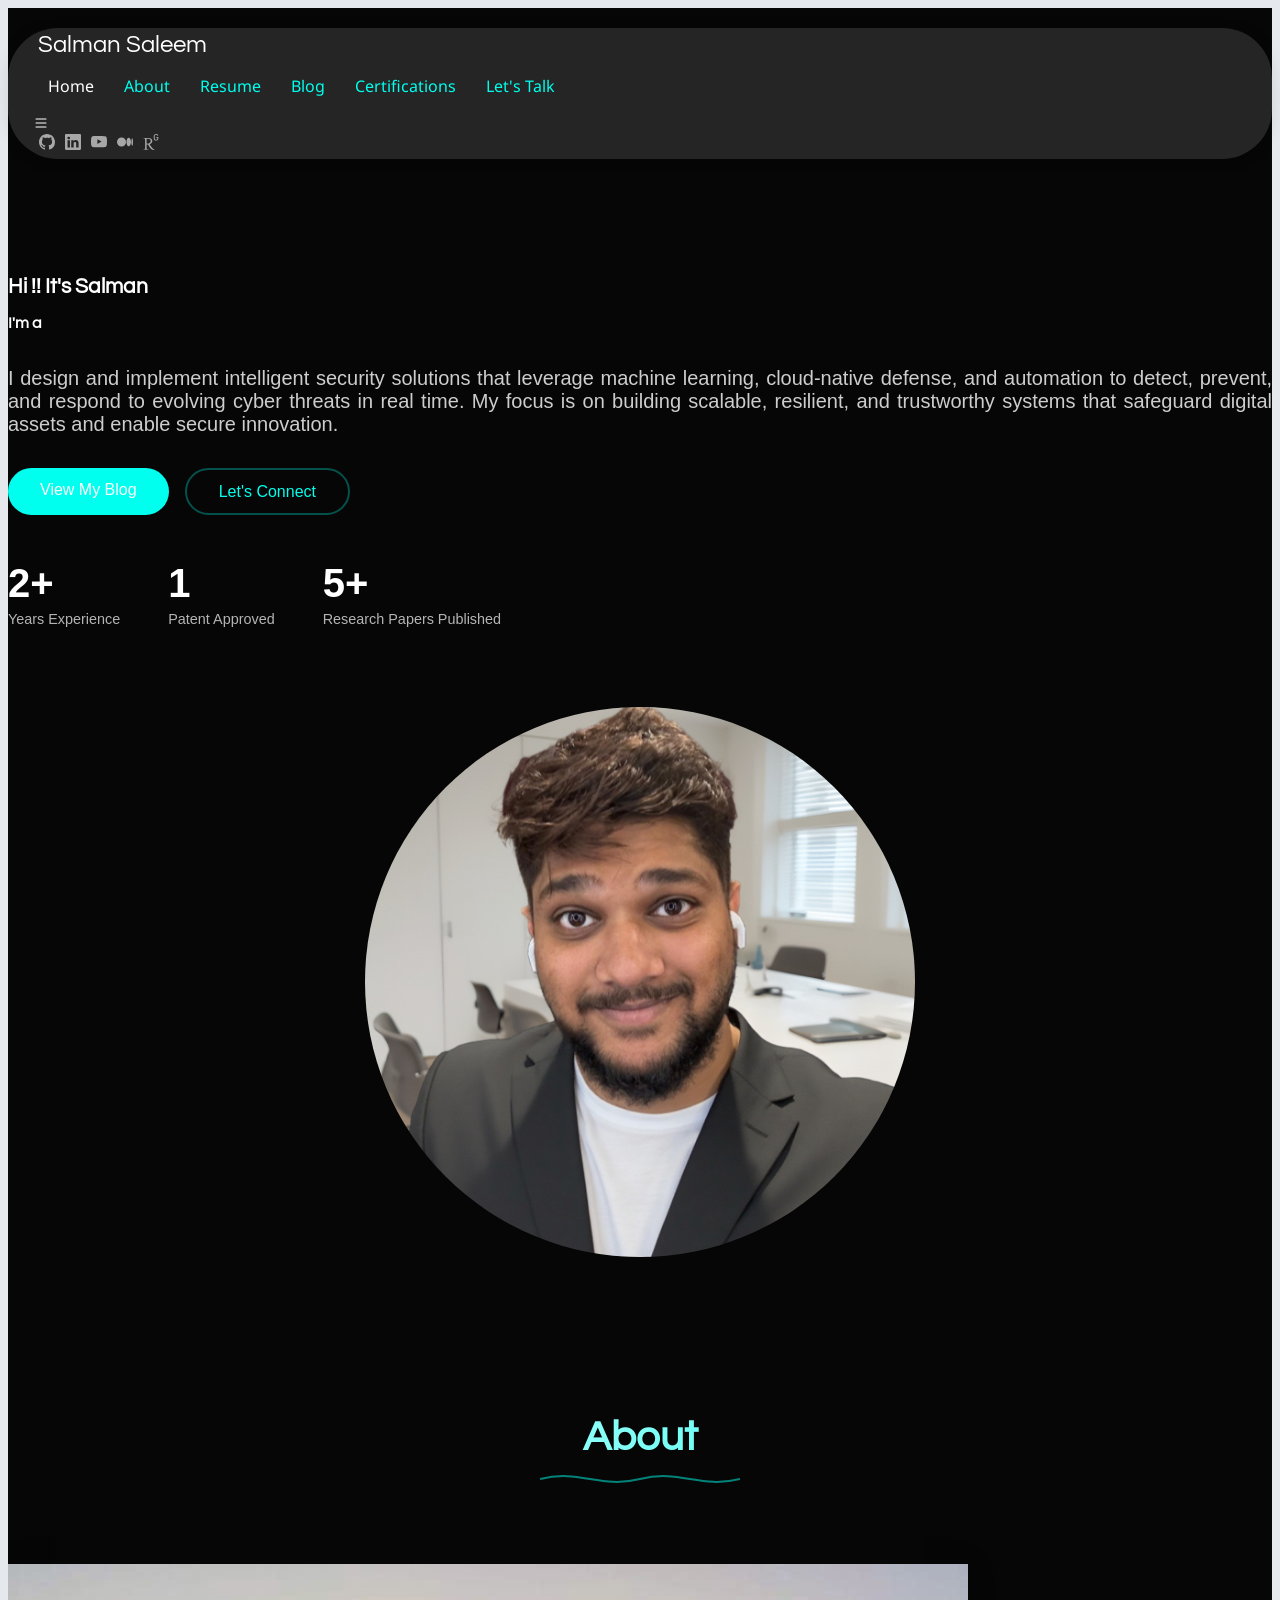
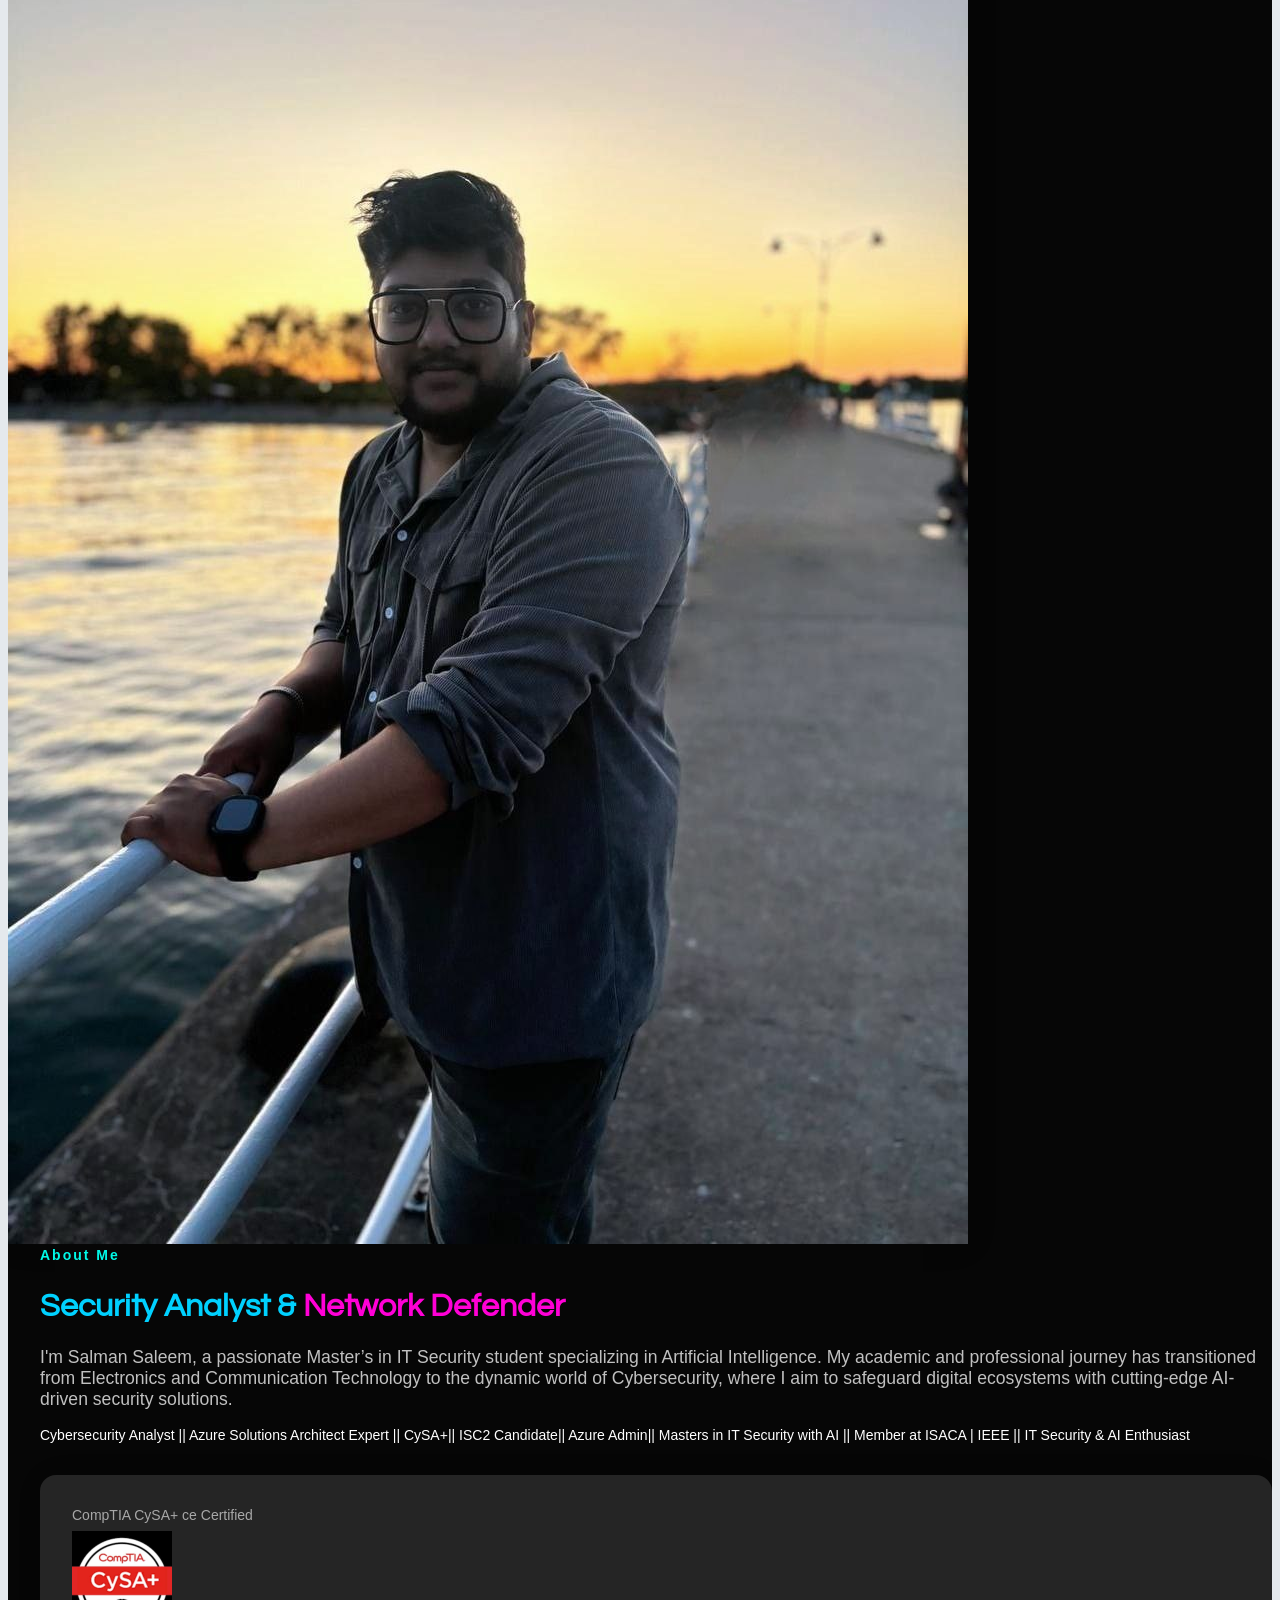
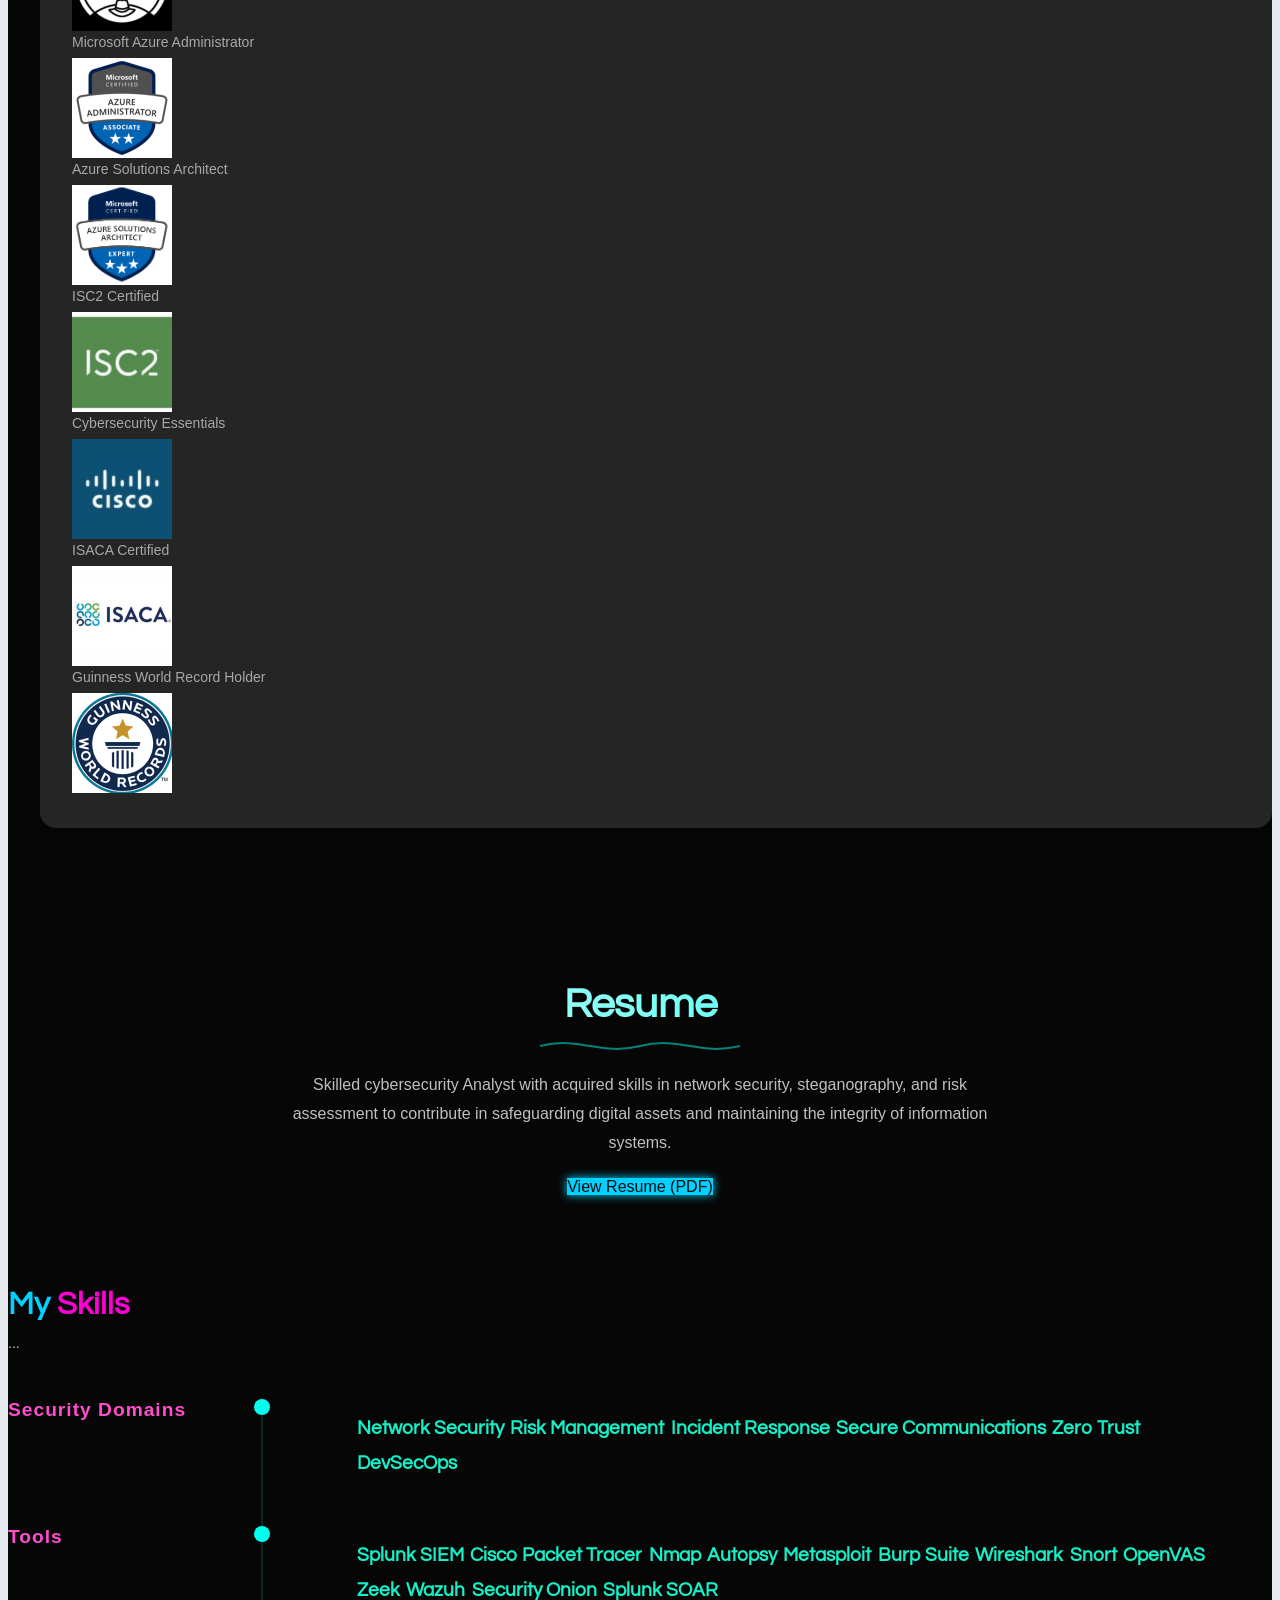
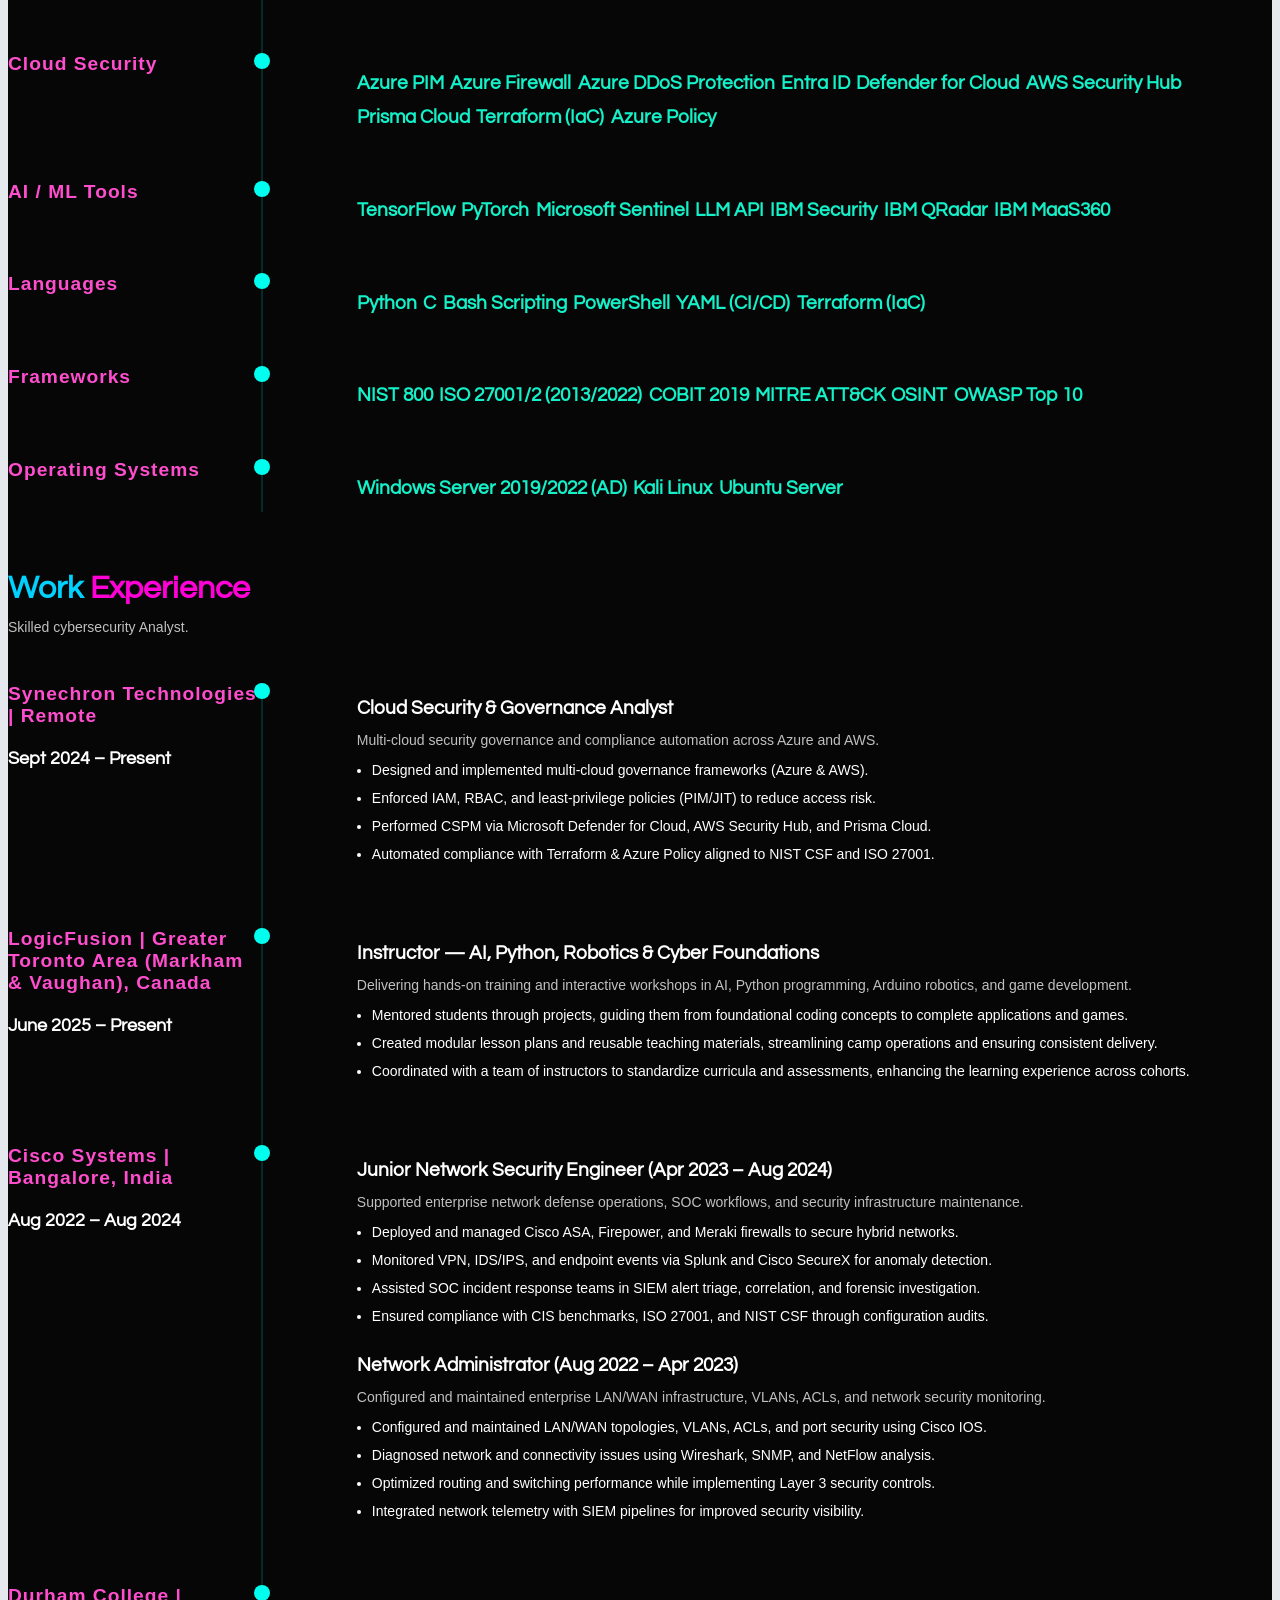
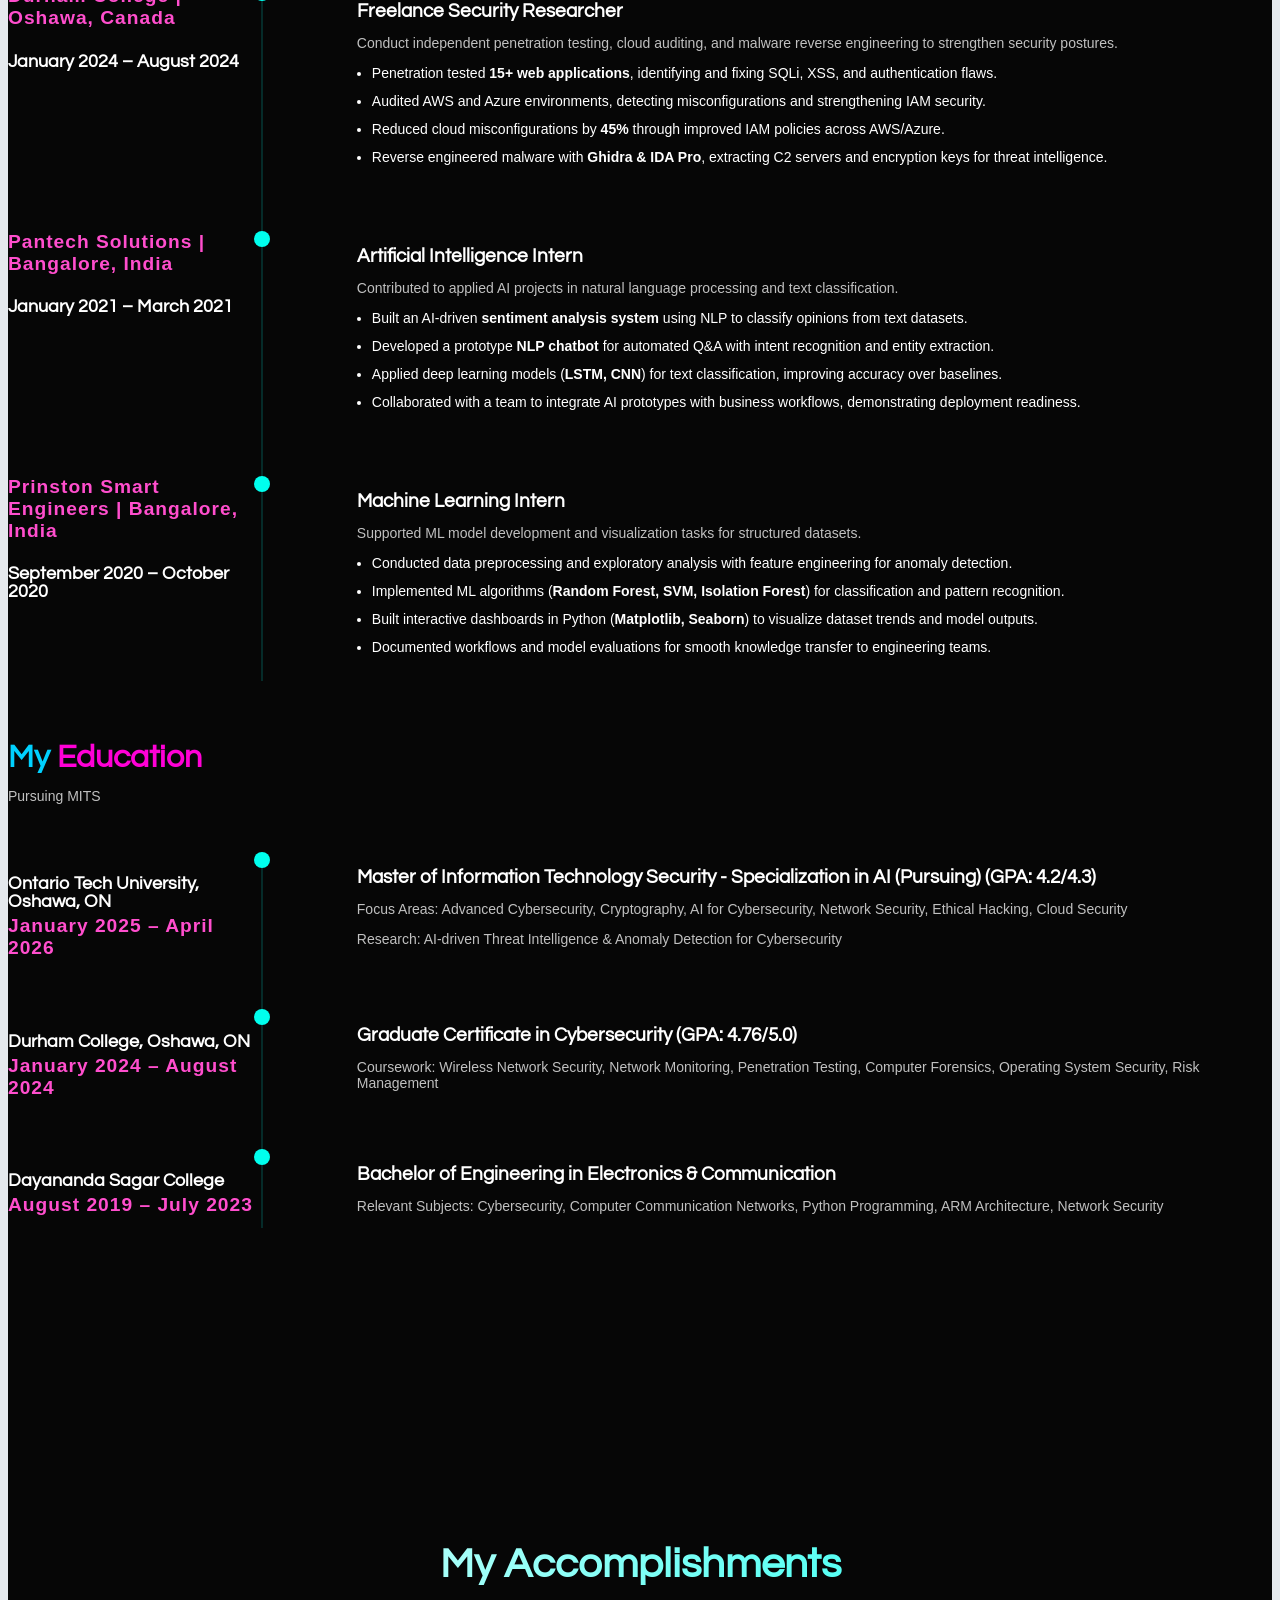
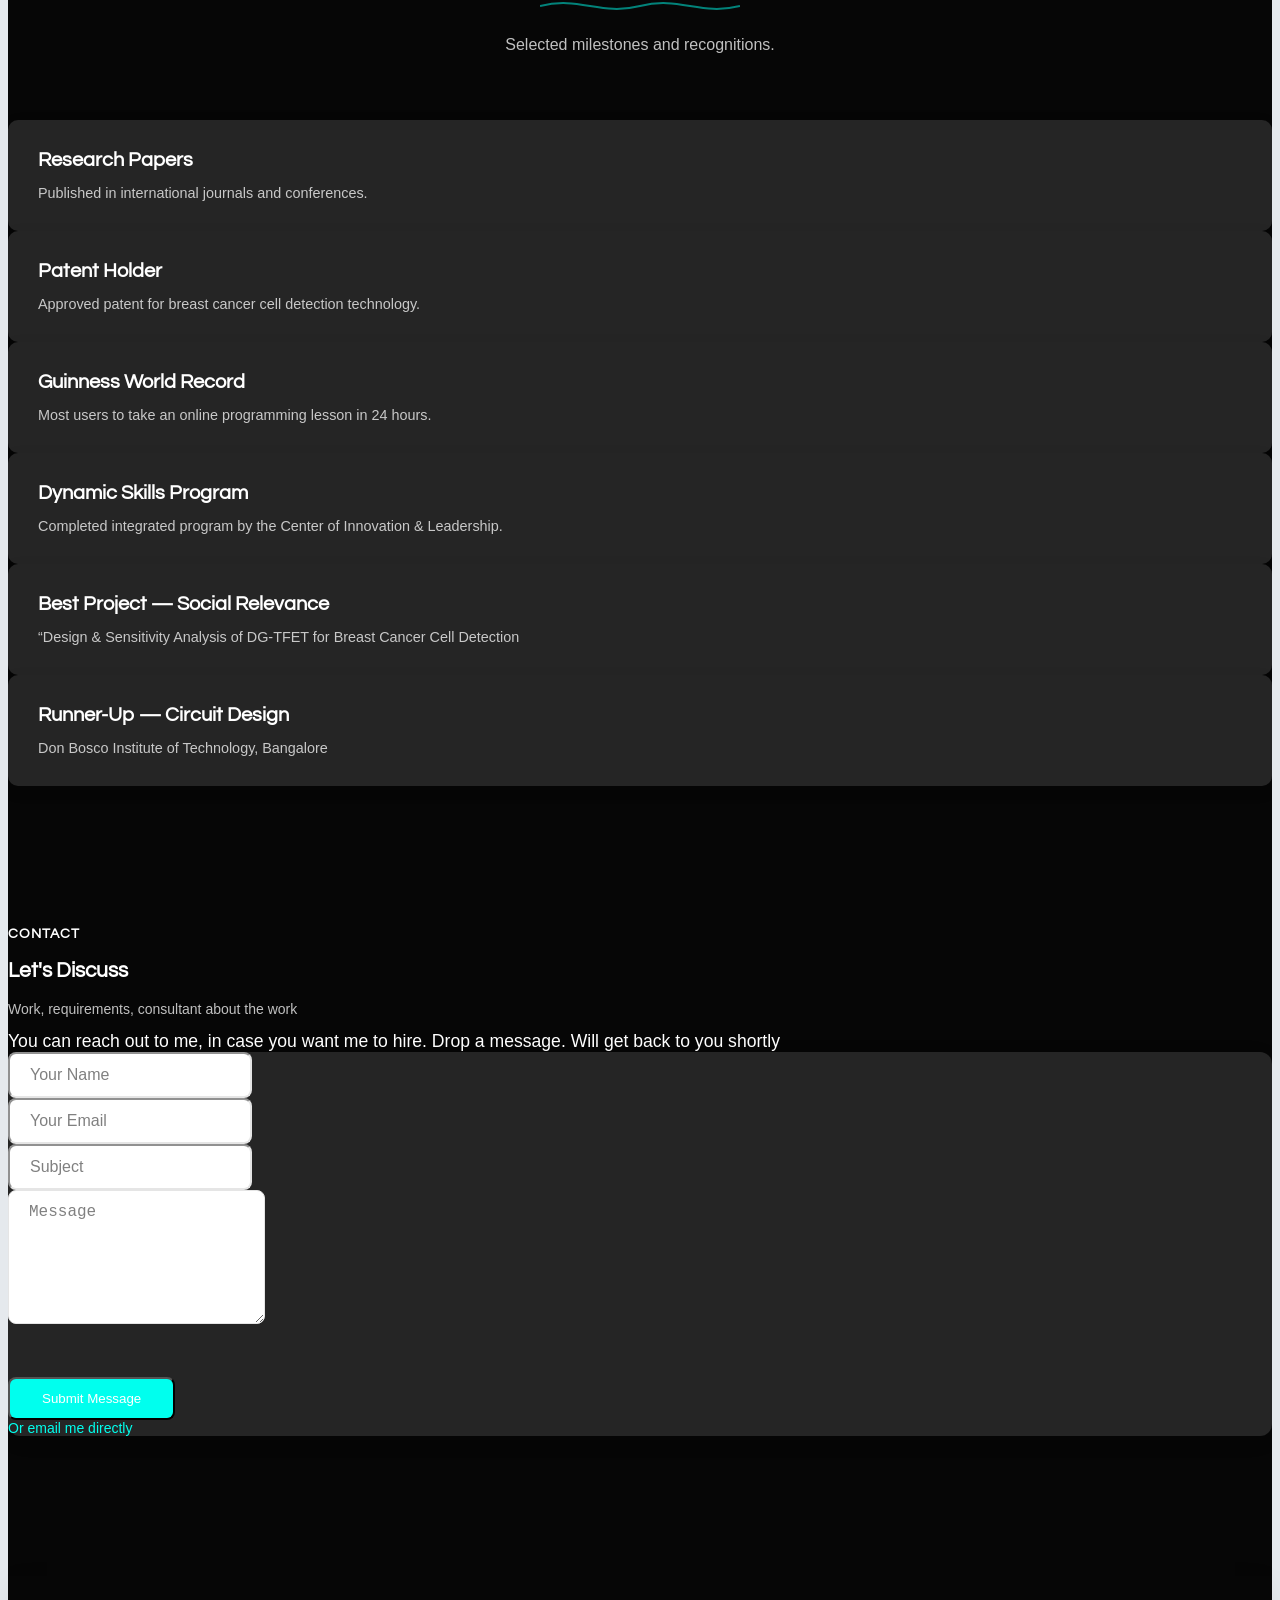
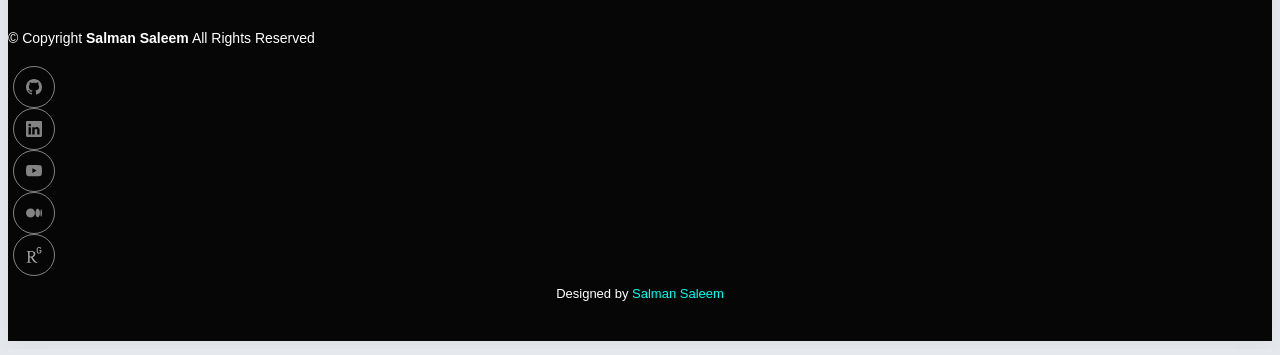
==== commit 69d84532: "Update index.html" ====
--- a/index.html
+++ b/index.html
@@ -685,7 +685,27 @@
                   </div>
               
               
-
+                  <!-- LogicFusion -->
+                  <div class="timeline-item" data-aos="fade-up" data-aos-delay="180">
+                    <div class="timeline-left">
+                      <span class="period">LogicFusion | Greater Toronto Area (Markham & Vaughan), Canada</span>
+                      <h4 class="company">June 2025 – Present</h4>
+                    </div>
+                    <div class="timeline-dot"></div>
+                    <div class="timeline-right">
+                      <h3 class="position">Instructor — AI, Python, Robotics & Cyber Foundations</h3>
+                      <p class="description">
+                        Delivering hands-on training and interactive workshops in AI, Python programming, Arduino robotics,
+                        and game development.
+                      </p>
+                      <ul>
+                        <li>Mentored students through projects, guiding them from foundational coding concepts to complete applications and games.</li>
+                        <li>Created modular lesson plans and reusable teaching materials, streamlining camp operations and ensuring consistent delivery.</li>
+                        <li>Coordinated with a team of instructors to standardize curricula and assessments, enhancing the learning experience across cohorts.</li>
+                      </ul>
+                    </div>
+                  </div>
+                  
                   <!-- Cisco Systems (two roles under one company) -->
                   <div class="timeline-item" data-aos="fade-up" data-aos-delay="140">
                     <div class="timeline-left">
@@ -720,32 +740,13 @@
                     </div>
                   </div>
               
-                  <!-- LogicFusion -->
-                  <div class="timeline-item" data-aos="fade-up" data-aos-delay="180">
-                    <div class="timeline-left">
-                      <span class="period">LogicFusion | Greater Toronto Area (Markham & Vaughan), Canada</span>
-                      <h4 class="company">June 2025 – Present</h4>
-                    </div>
-                    <div class="timeline-dot"></div>
-                    <div class="timeline-right">
-                      <h3 class="position">Instructor — AI, Python, Robotics & Cyber Foundations</h3>
-                      <p class="description">
-                        Delivering hands-on training and interactive workshops in AI, Python programming, Arduino robotics,
-                        and game development.
-                      </p>
-                      <ul>
-                        <li>Mentored students through projects, guiding them from foundational coding concepts to complete applications and games.</li>
-                        <li>Created modular lesson plans and reusable teaching materials, streamlining camp operations and ensuring consistent delivery.</li>
-                        <li>Coordinated with a team of instructors to standardize curricula and assessments, enhancing the learning experience across cohorts.</li>
-                      </ul>
-                    </div>
-                  </div>
+
               
                   <!-- Freelance Security Researcher -->
                   <div class="timeline-item" data-aos="fade-up" data-aos-delay="200">
                     <div class="timeline-left">
                       <span class="period">Durham College | Oshawa, Canada</span>
-                      <h4 class="company">January 2024 – Present</h4>
+                      <h4 class="company">January 2024 – August 2024</h4>
                     </div>
                     <div class="timeline-dot"></div>
                     <div class="timeline-right">
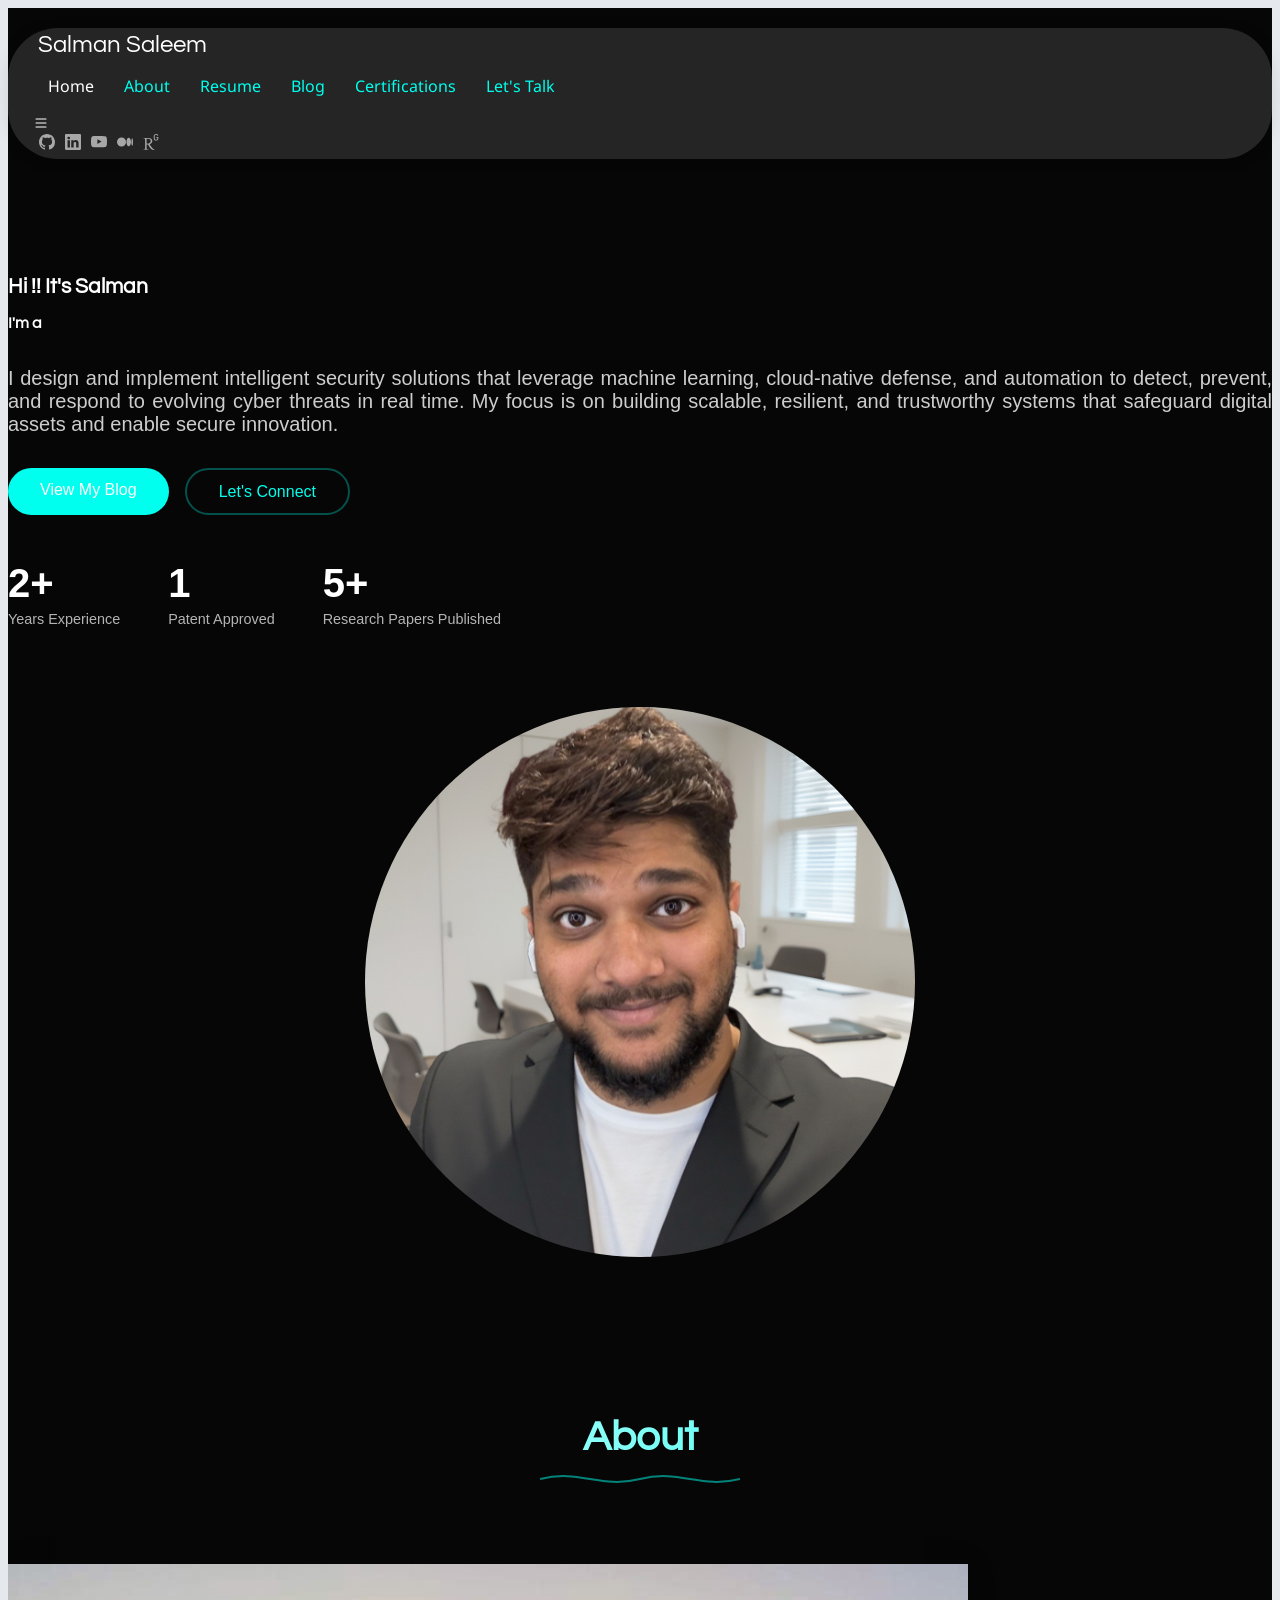
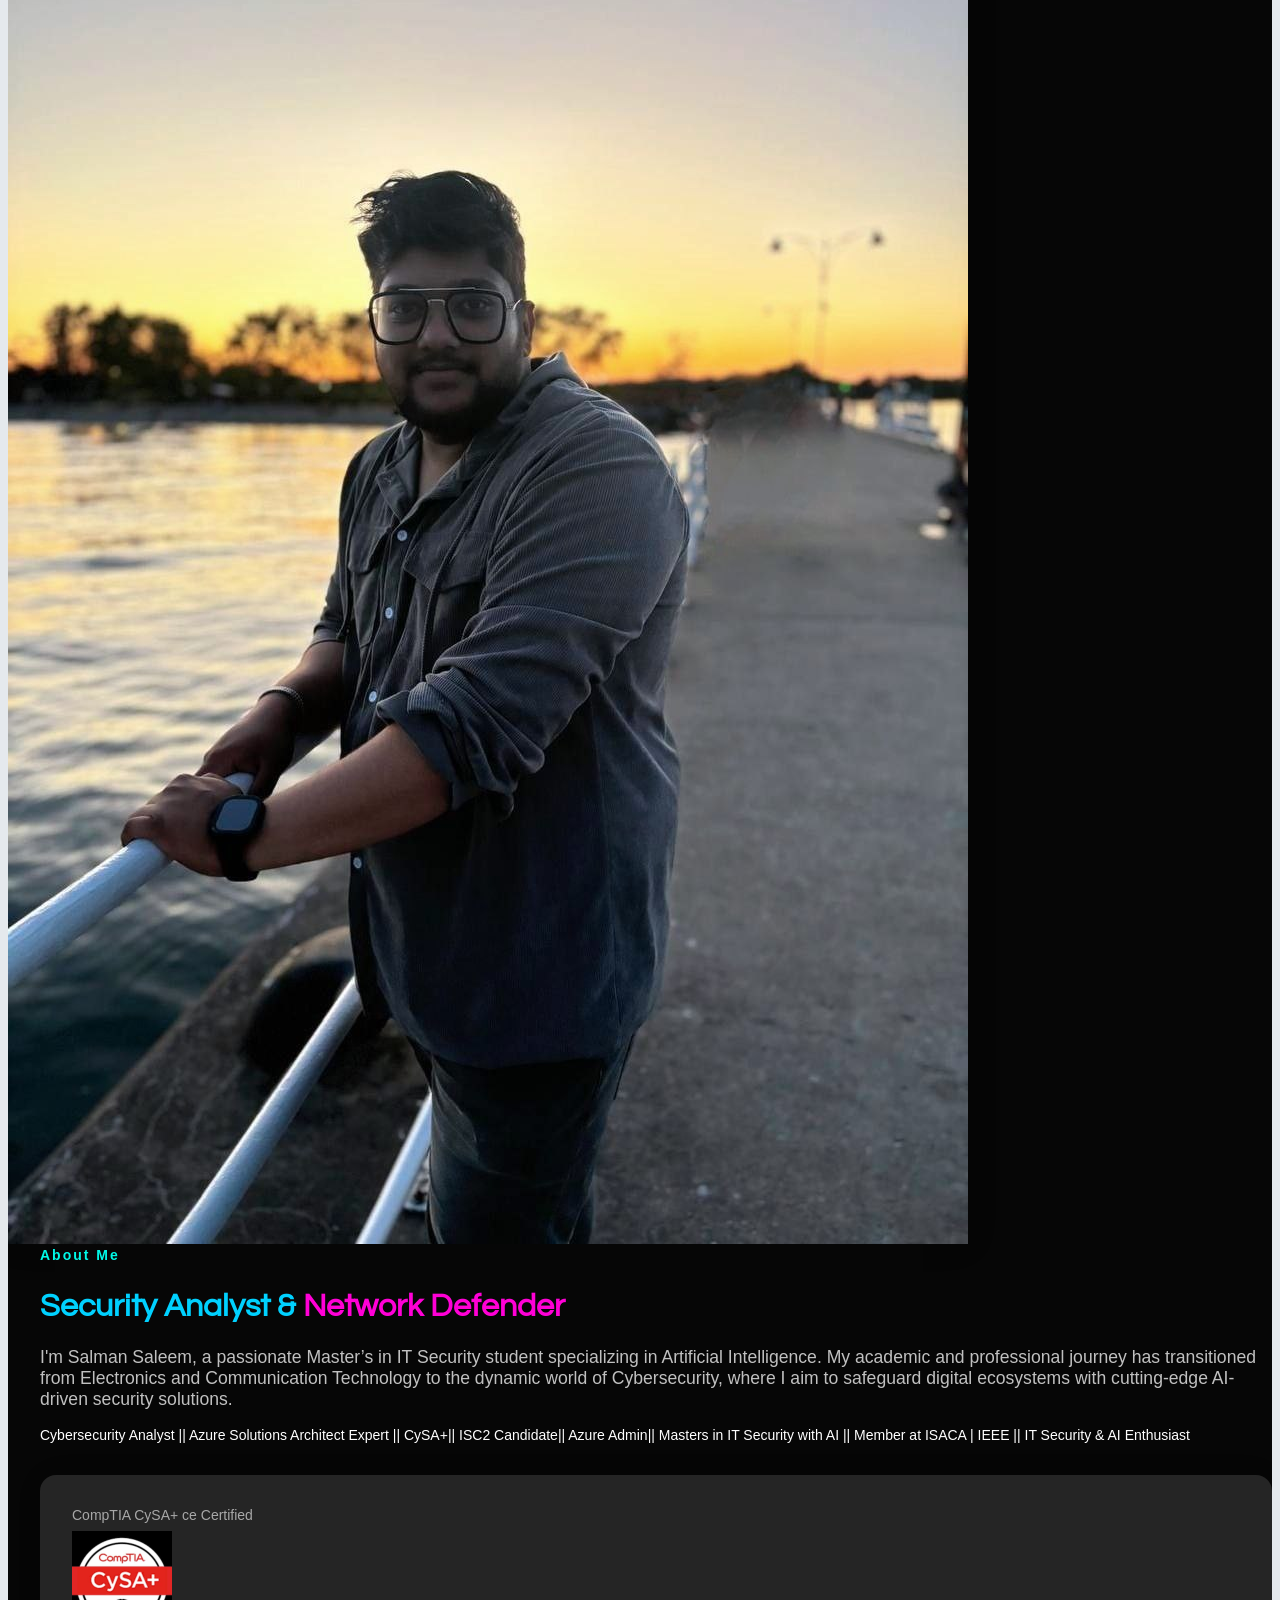
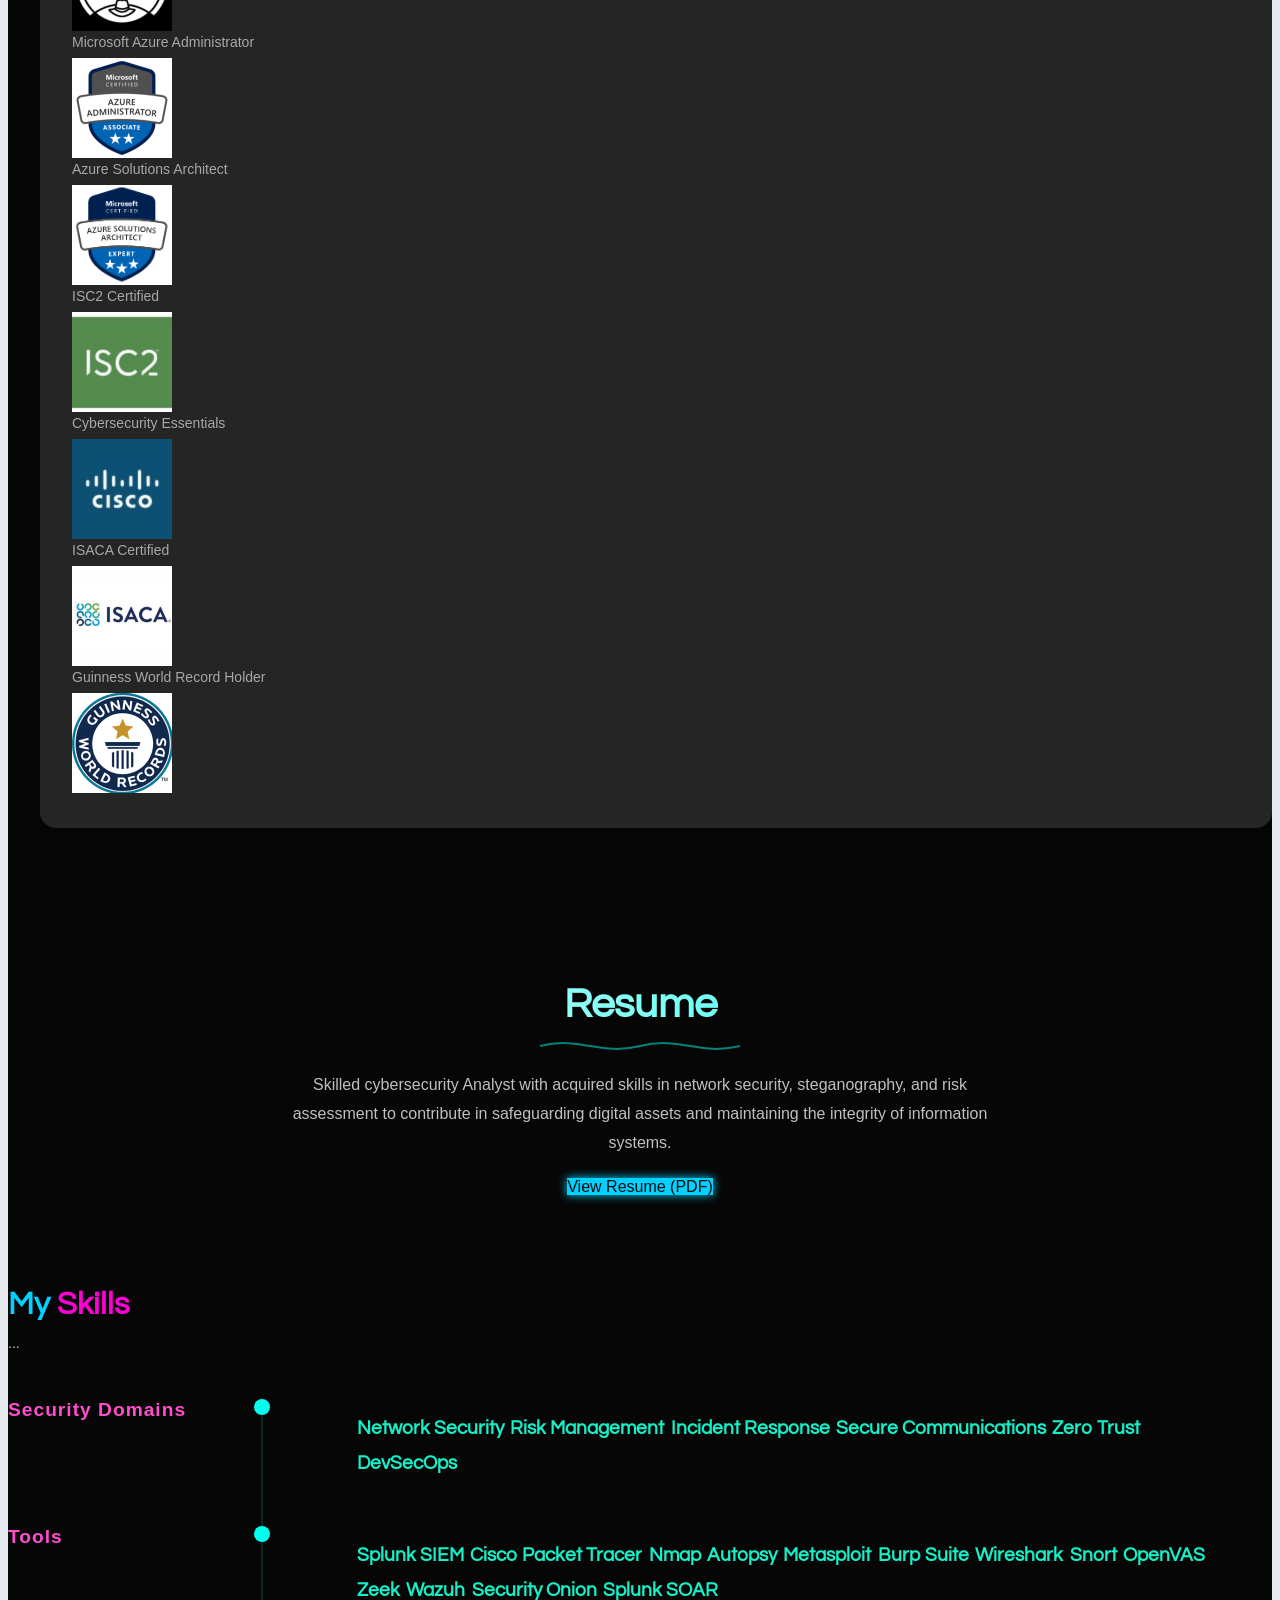
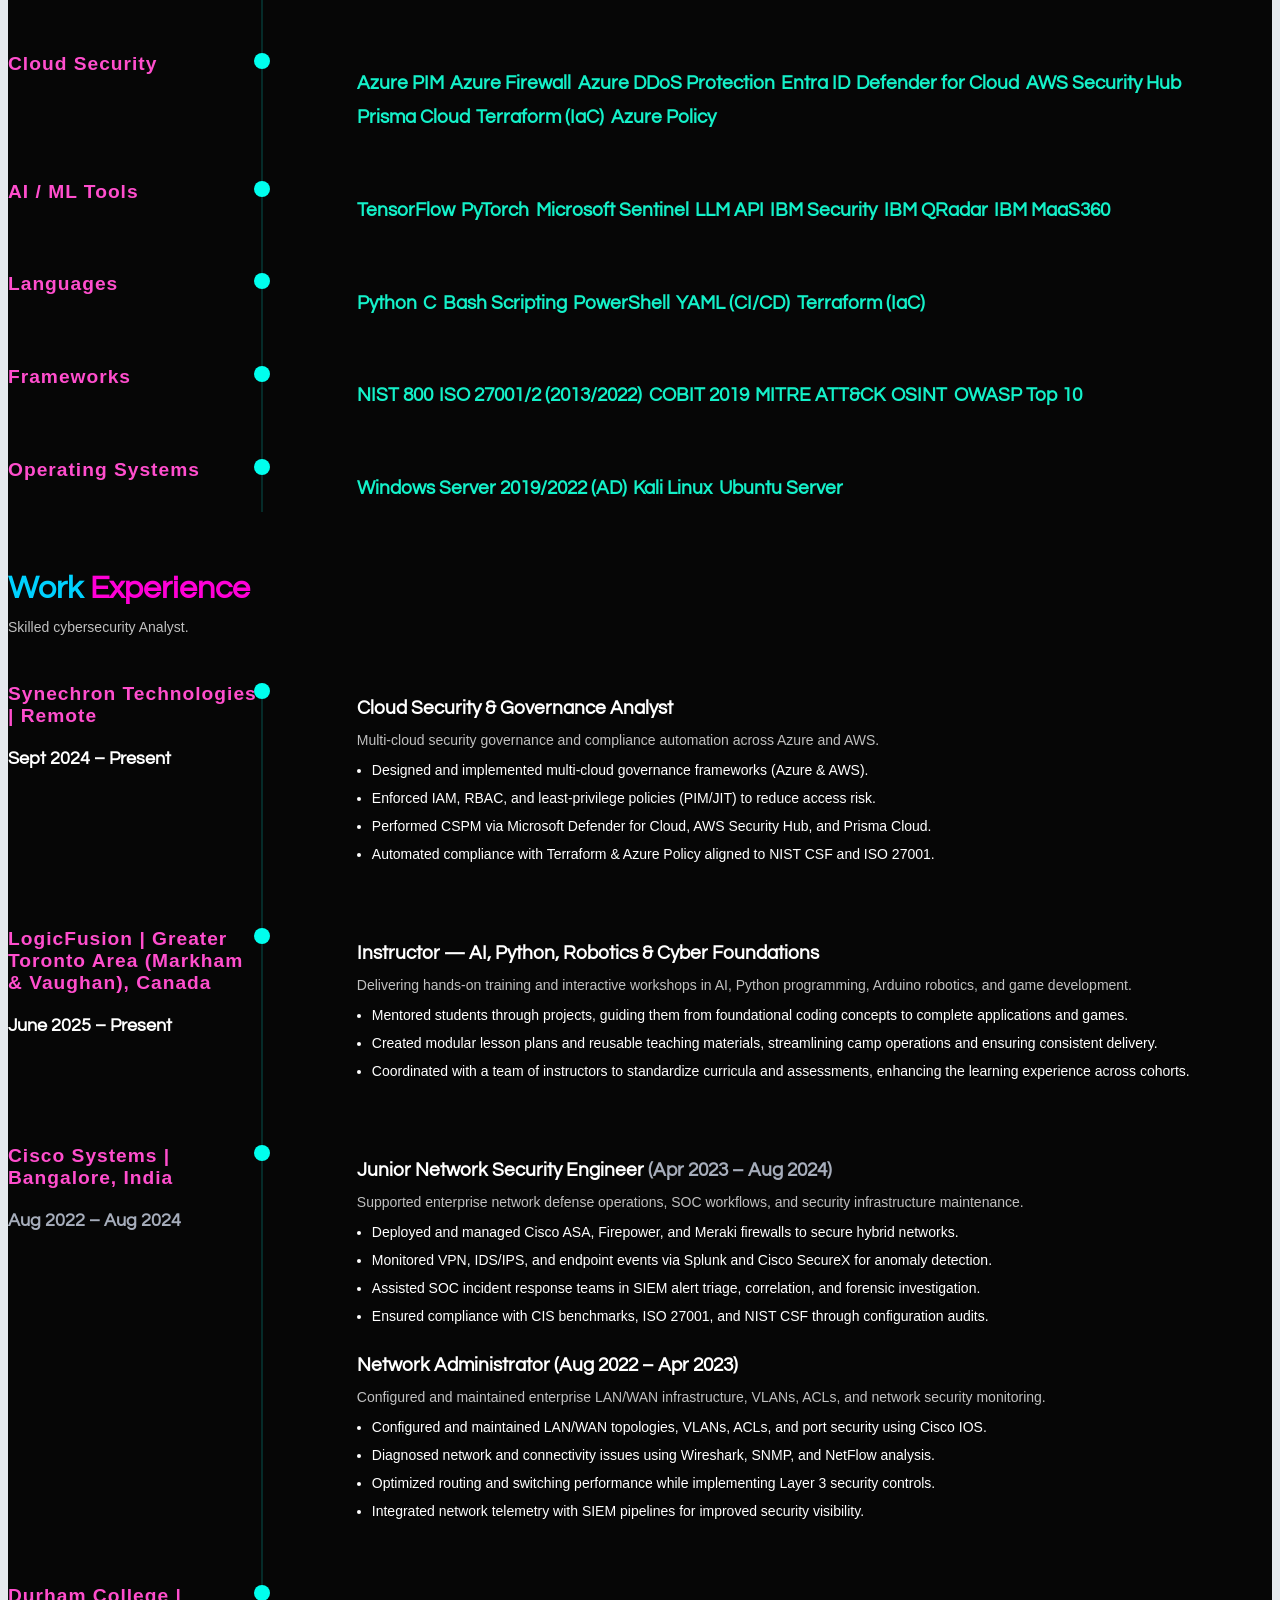
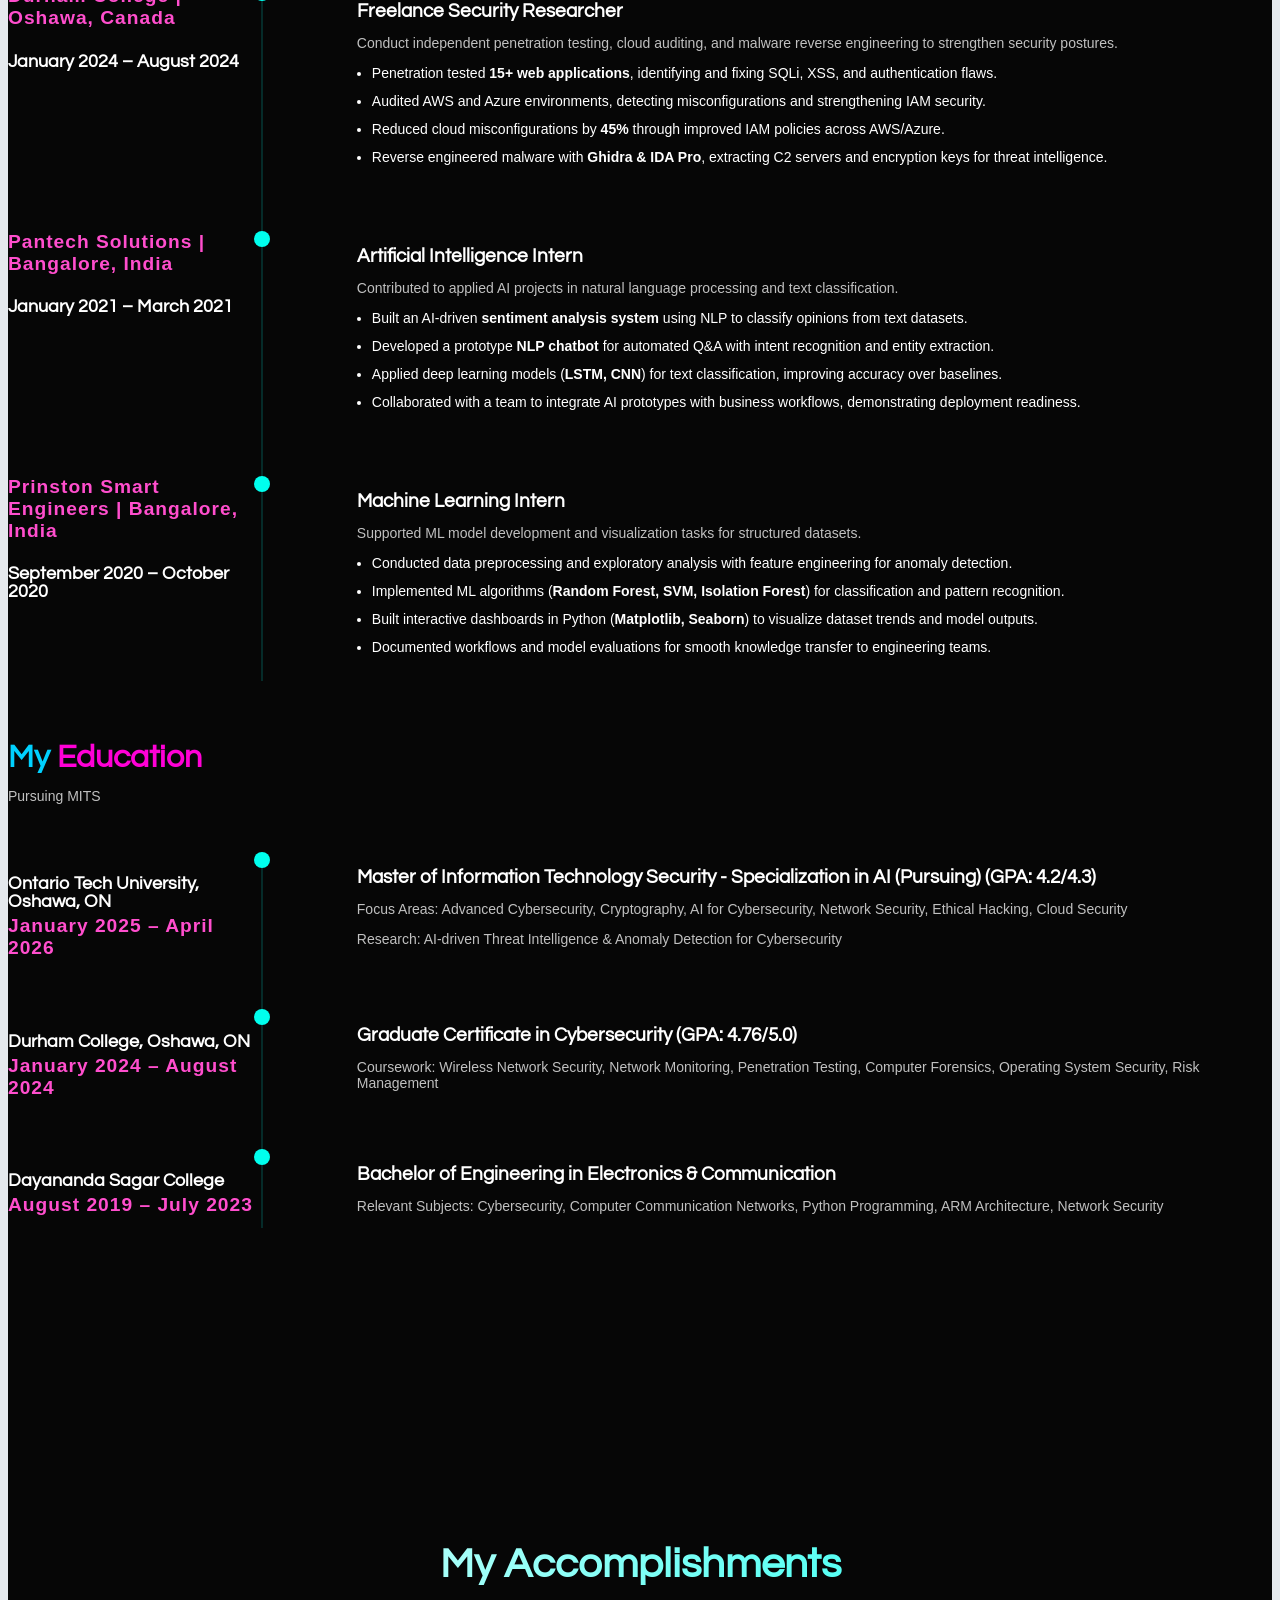
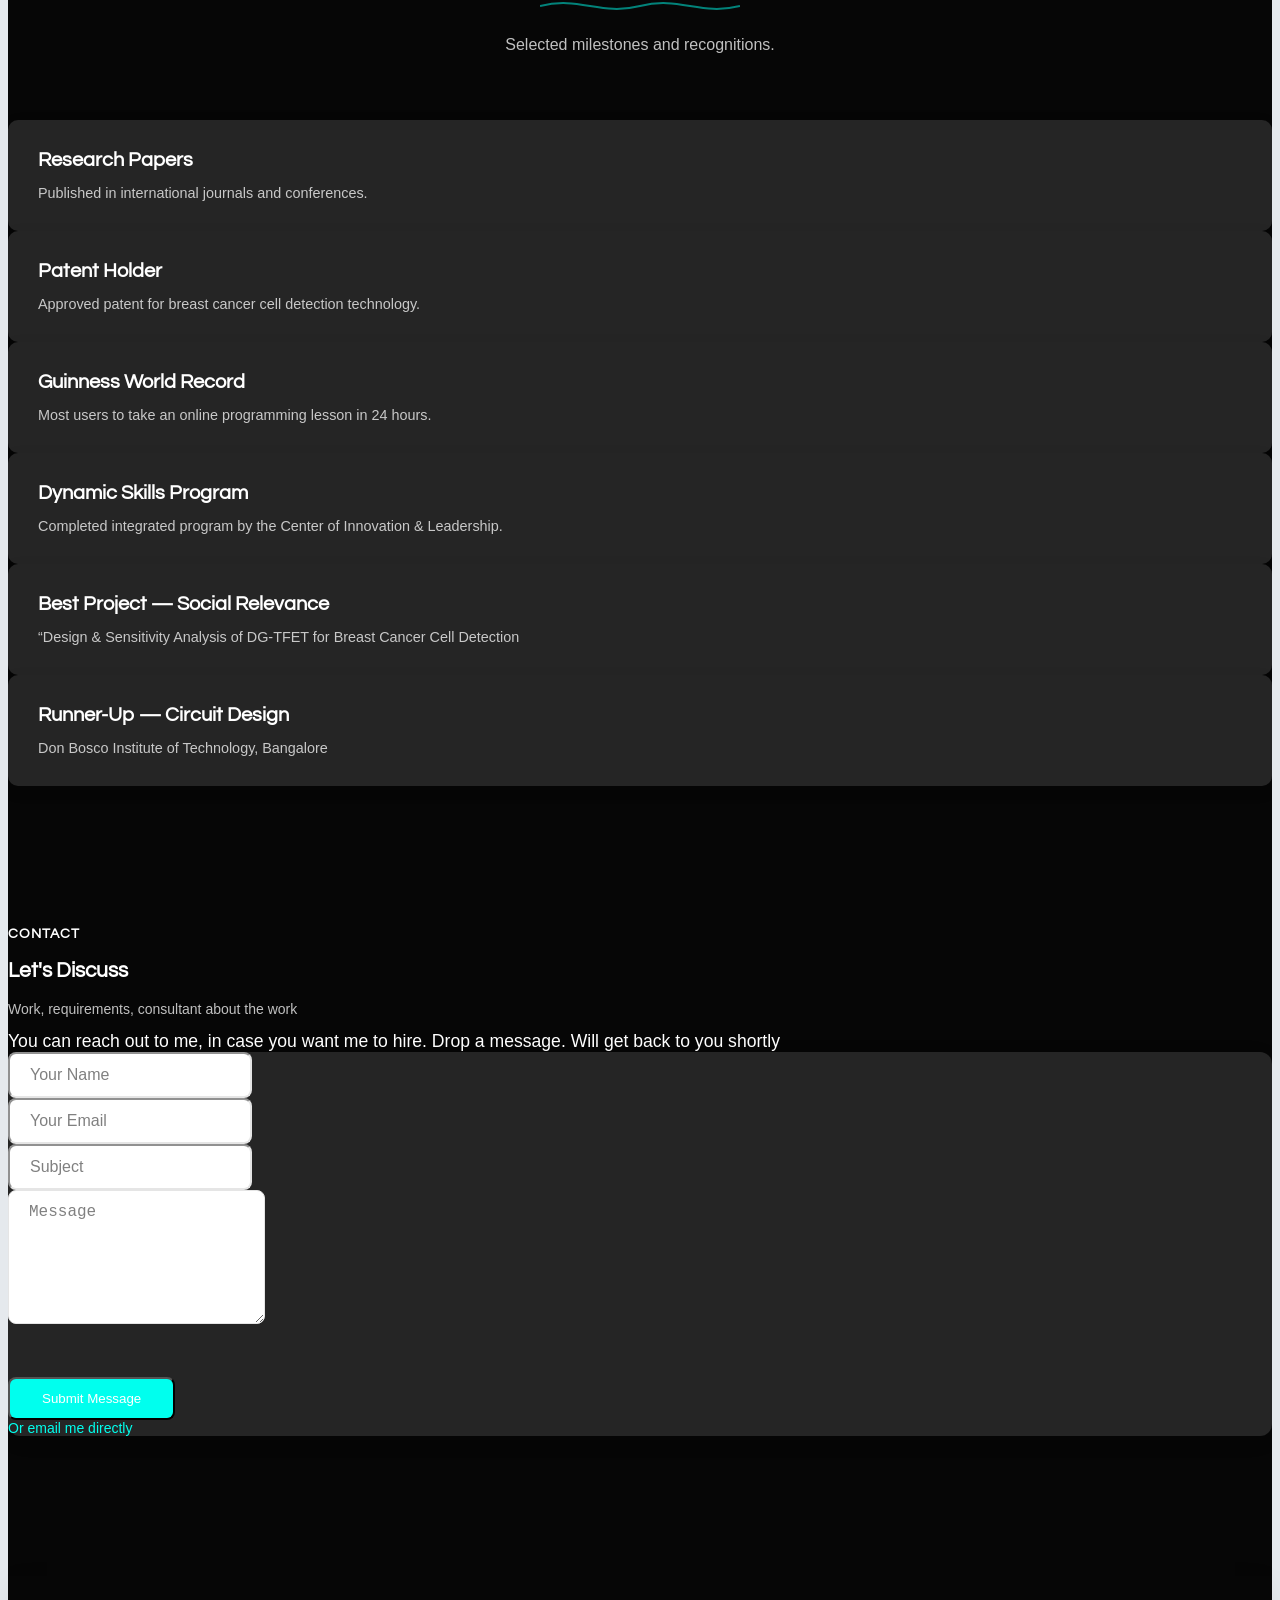
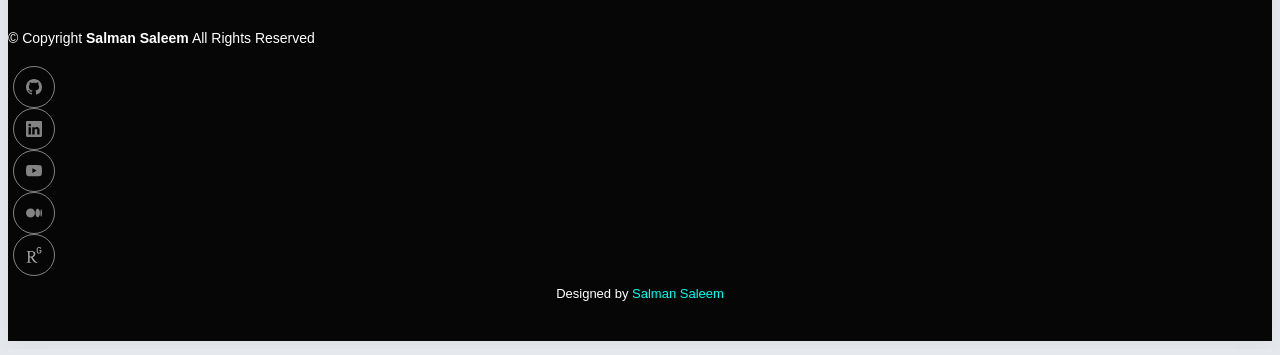
==== commit 0ec86296: "Update index.html" ====
--- a/index.html
+++ b/index.html
@@ -710,12 +710,12 @@
                   <div class="timeline-item" data-aos="fade-up" data-aos-delay="140">
                     <div class="timeline-left">
                       <span class="period">Cisco Systems | Bangalore, India</span>
-                      <h4 class="company">Aug 2022 – Aug 2024</h4>
+                      <h4 class="company" style="color:#A6ADBB;">Aug 2022 – Aug 2024</h4>
                     </div>
                     <div class="timeline-dot"></div>
                     <div class="timeline-right">
                       <!-- Role 1 (latest) -->
-                      <h3 class="position">Junior Network Security Engineer <span class="text-muted">(Apr 2023 – Aug 2024)</span></h3>
+                      <h3 class="position">Junior Network Security Engineer <span class="role-dates" style="color:#A6ADBB;">(Apr 2023 – Aug 2024)</span></h3>
                       <p class="description">
                         Supported enterprise network defense operations, SOC workflows, and security infrastructure maintenance.
                       </p>
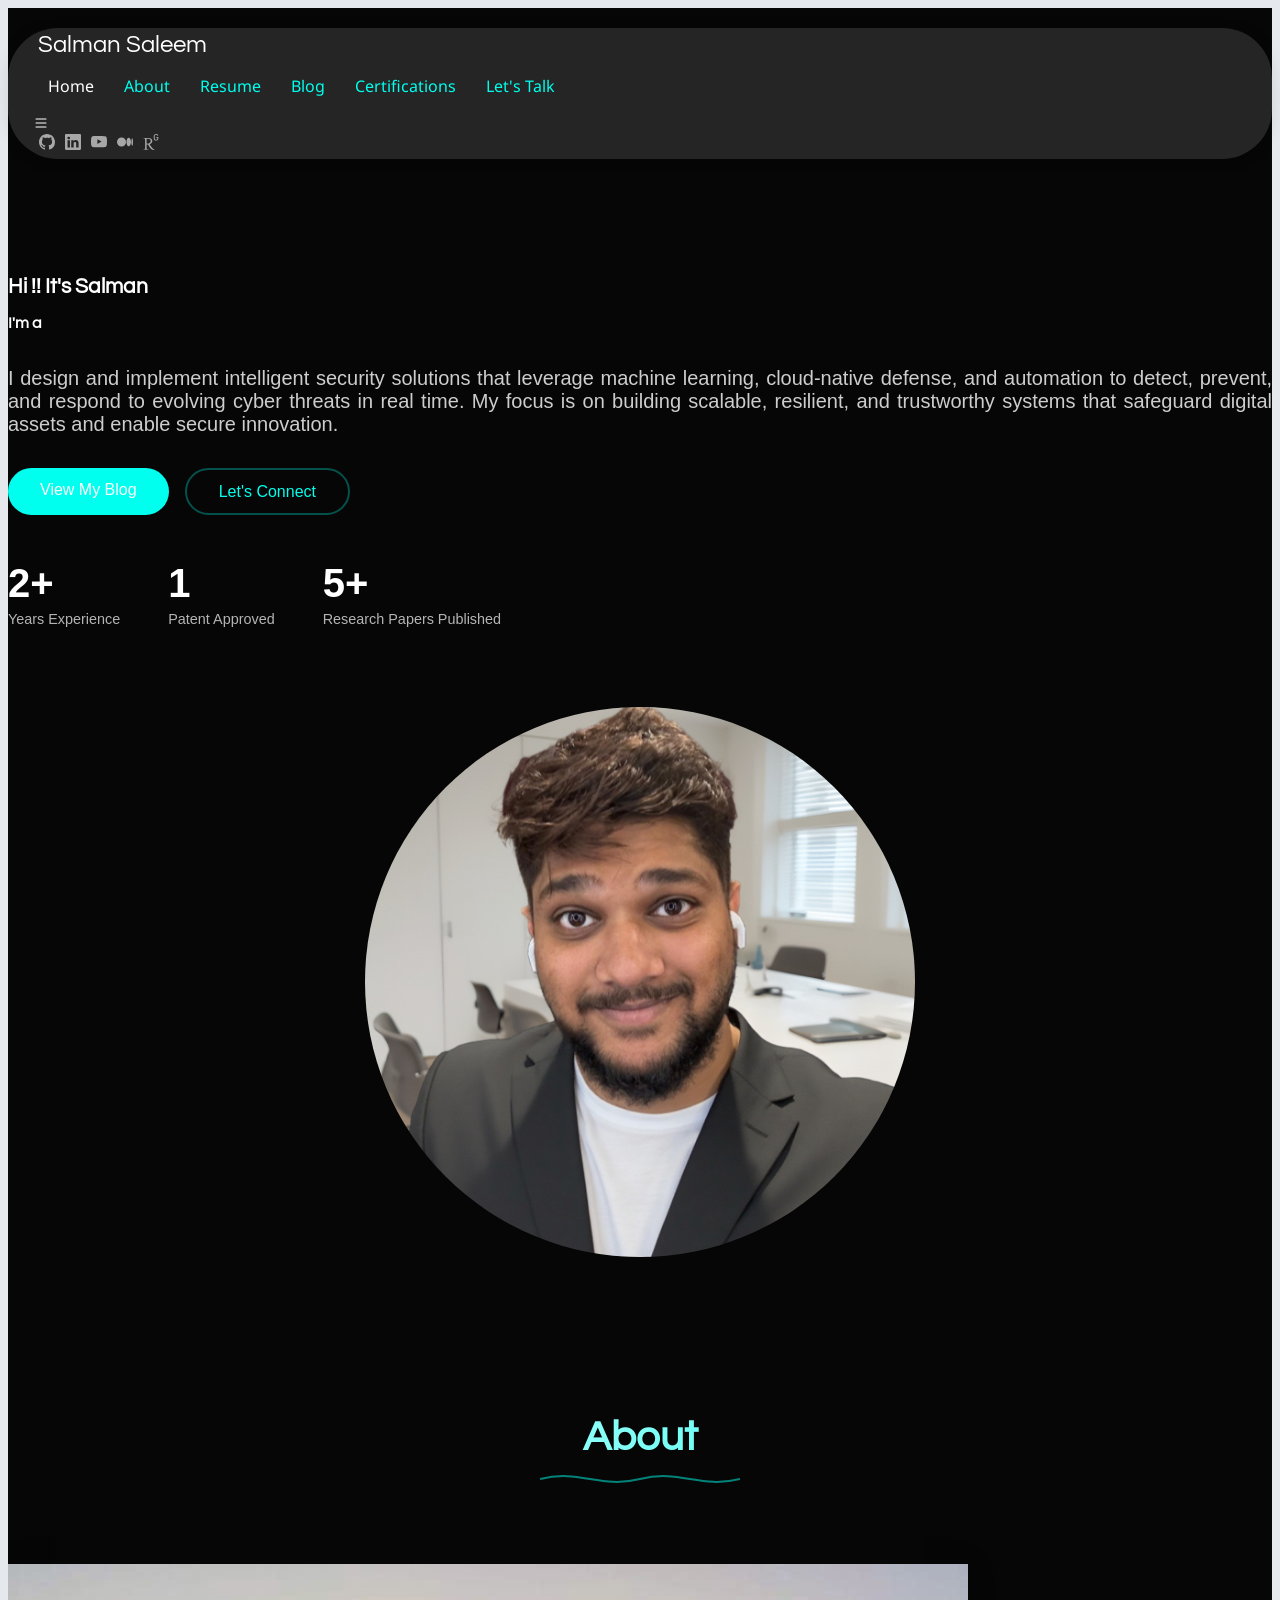
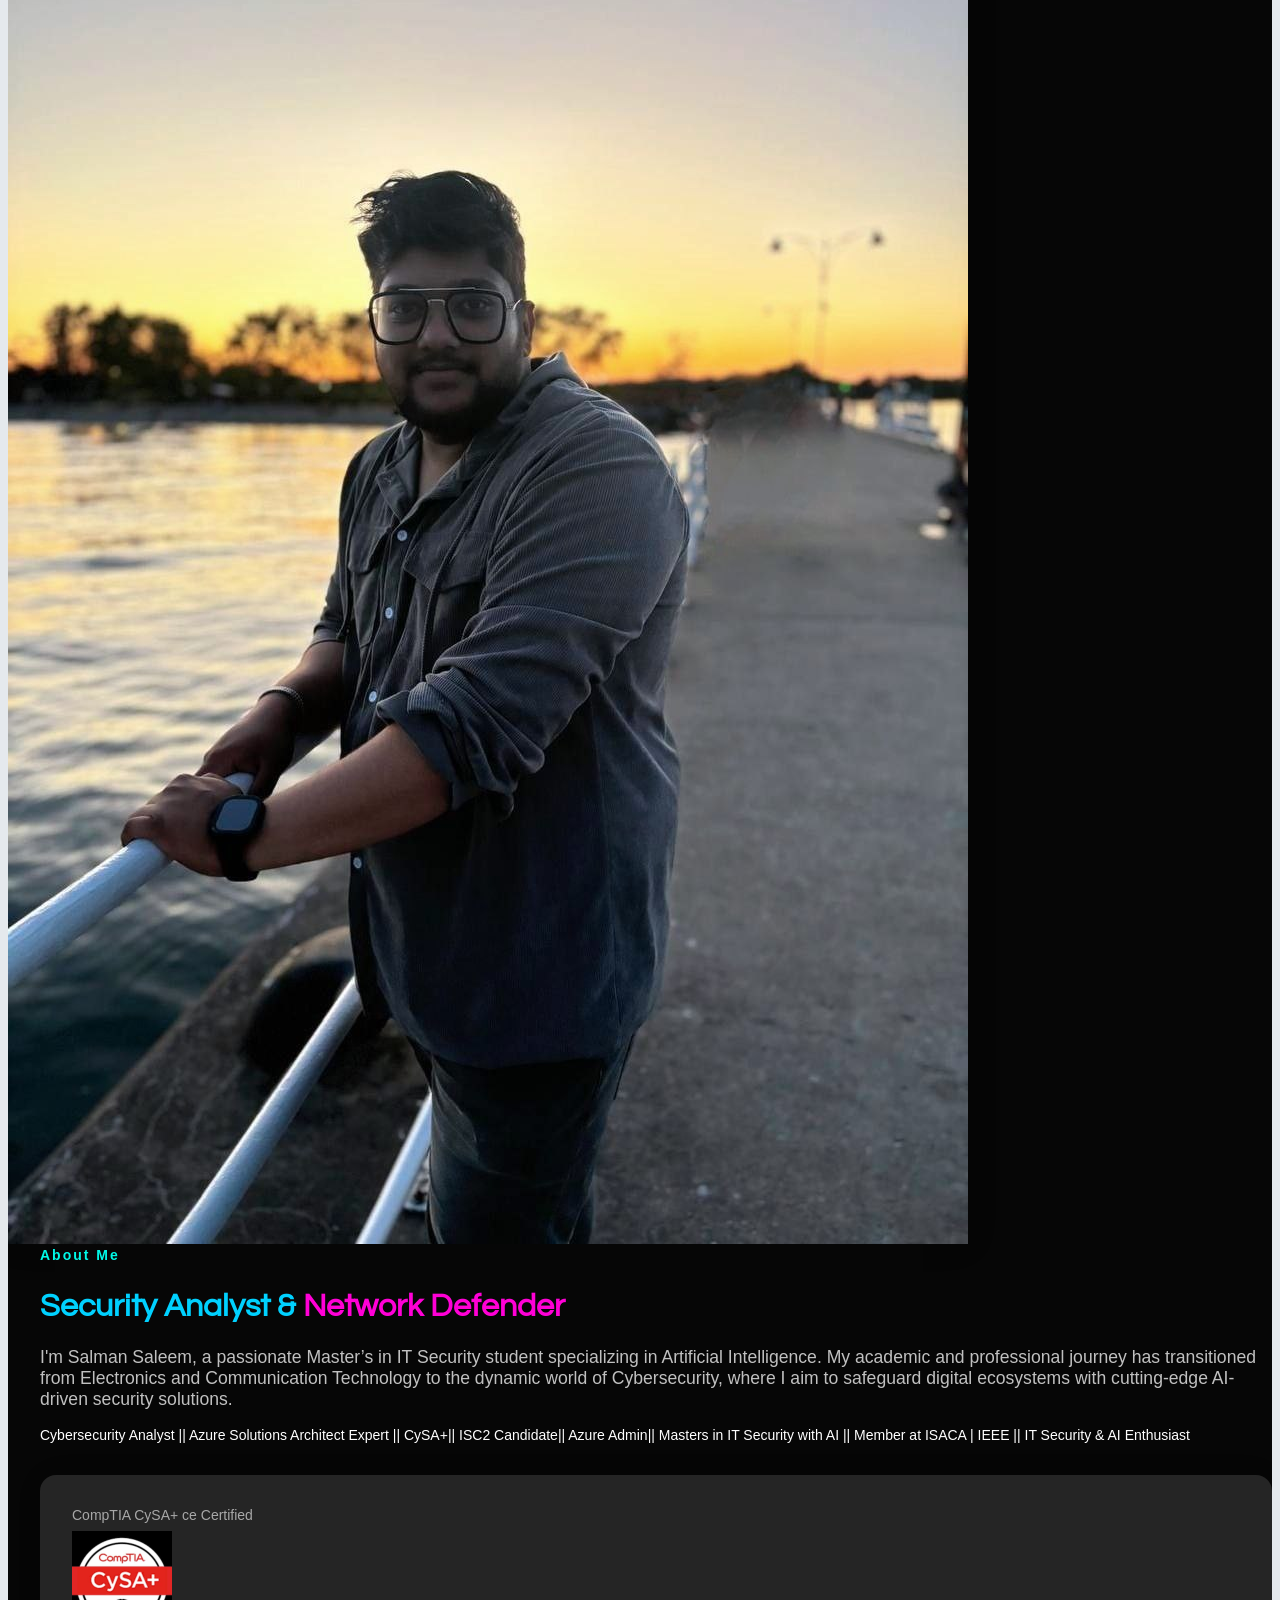
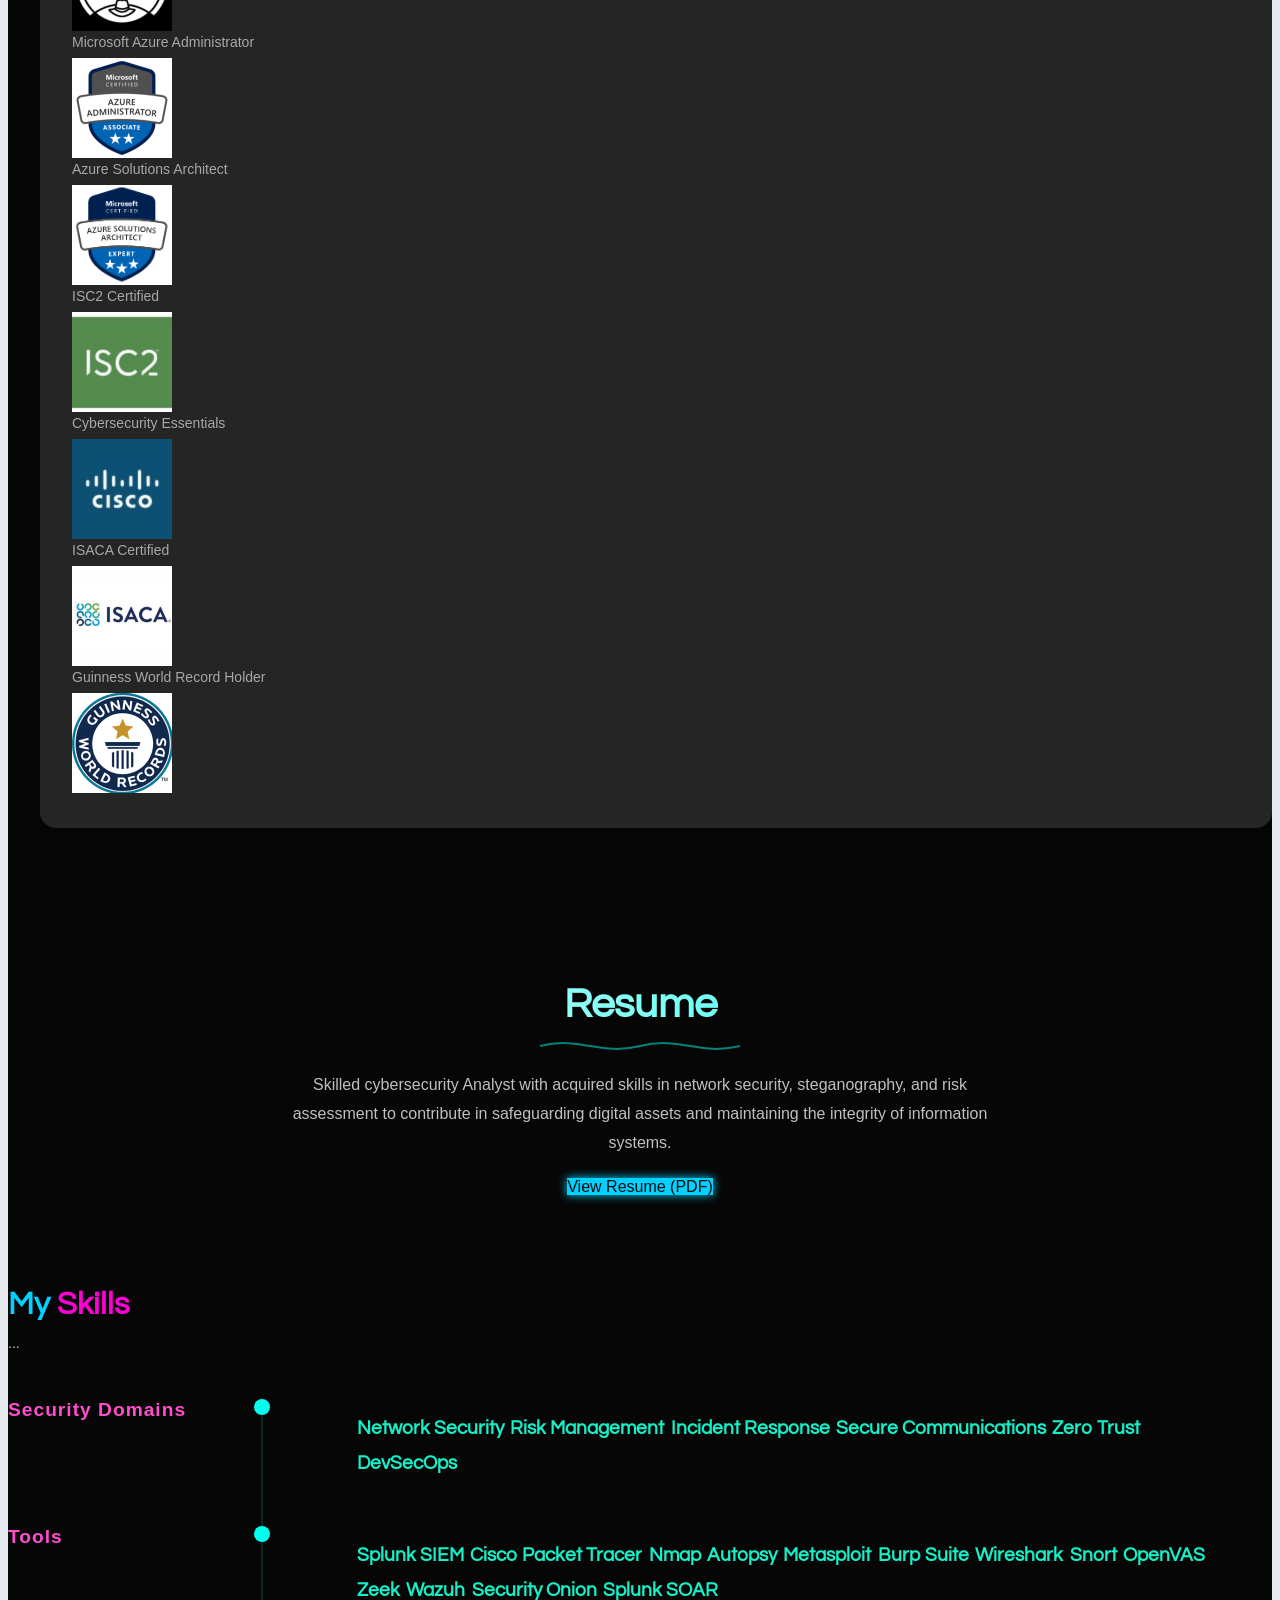
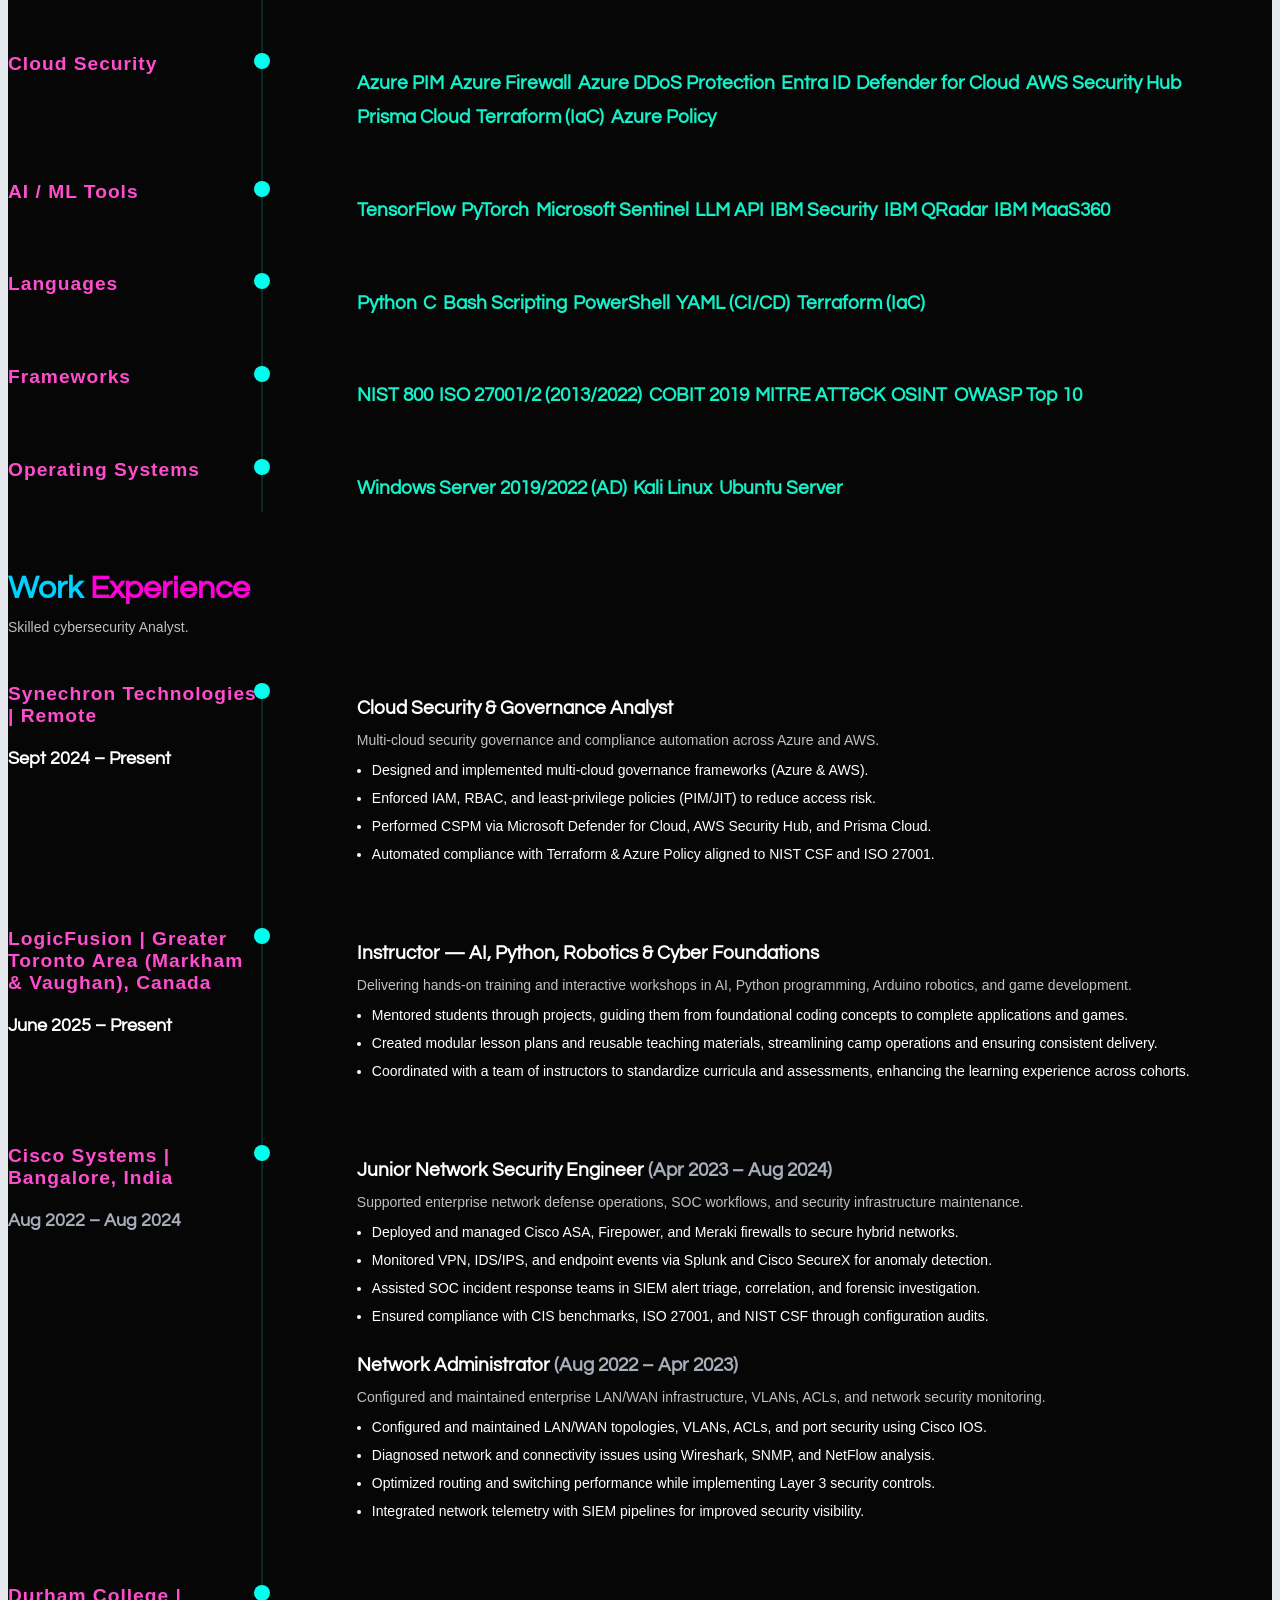
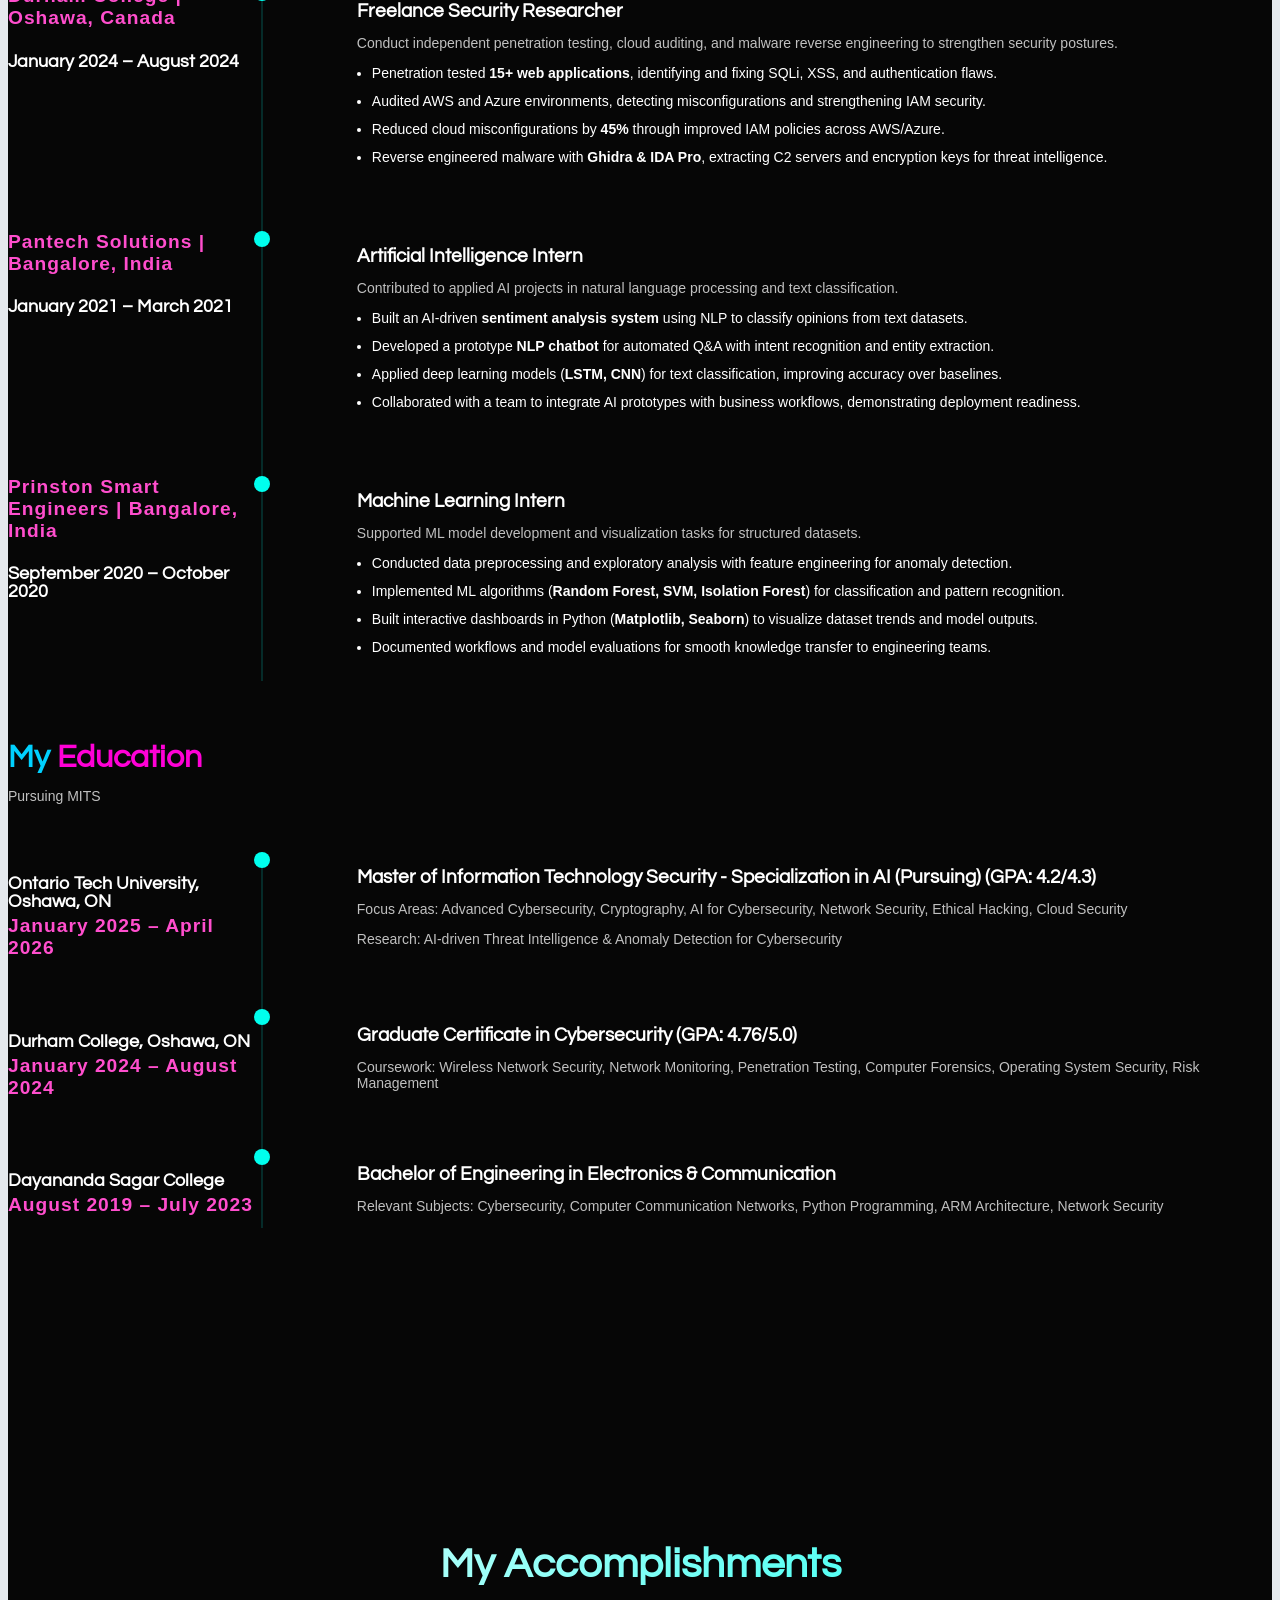
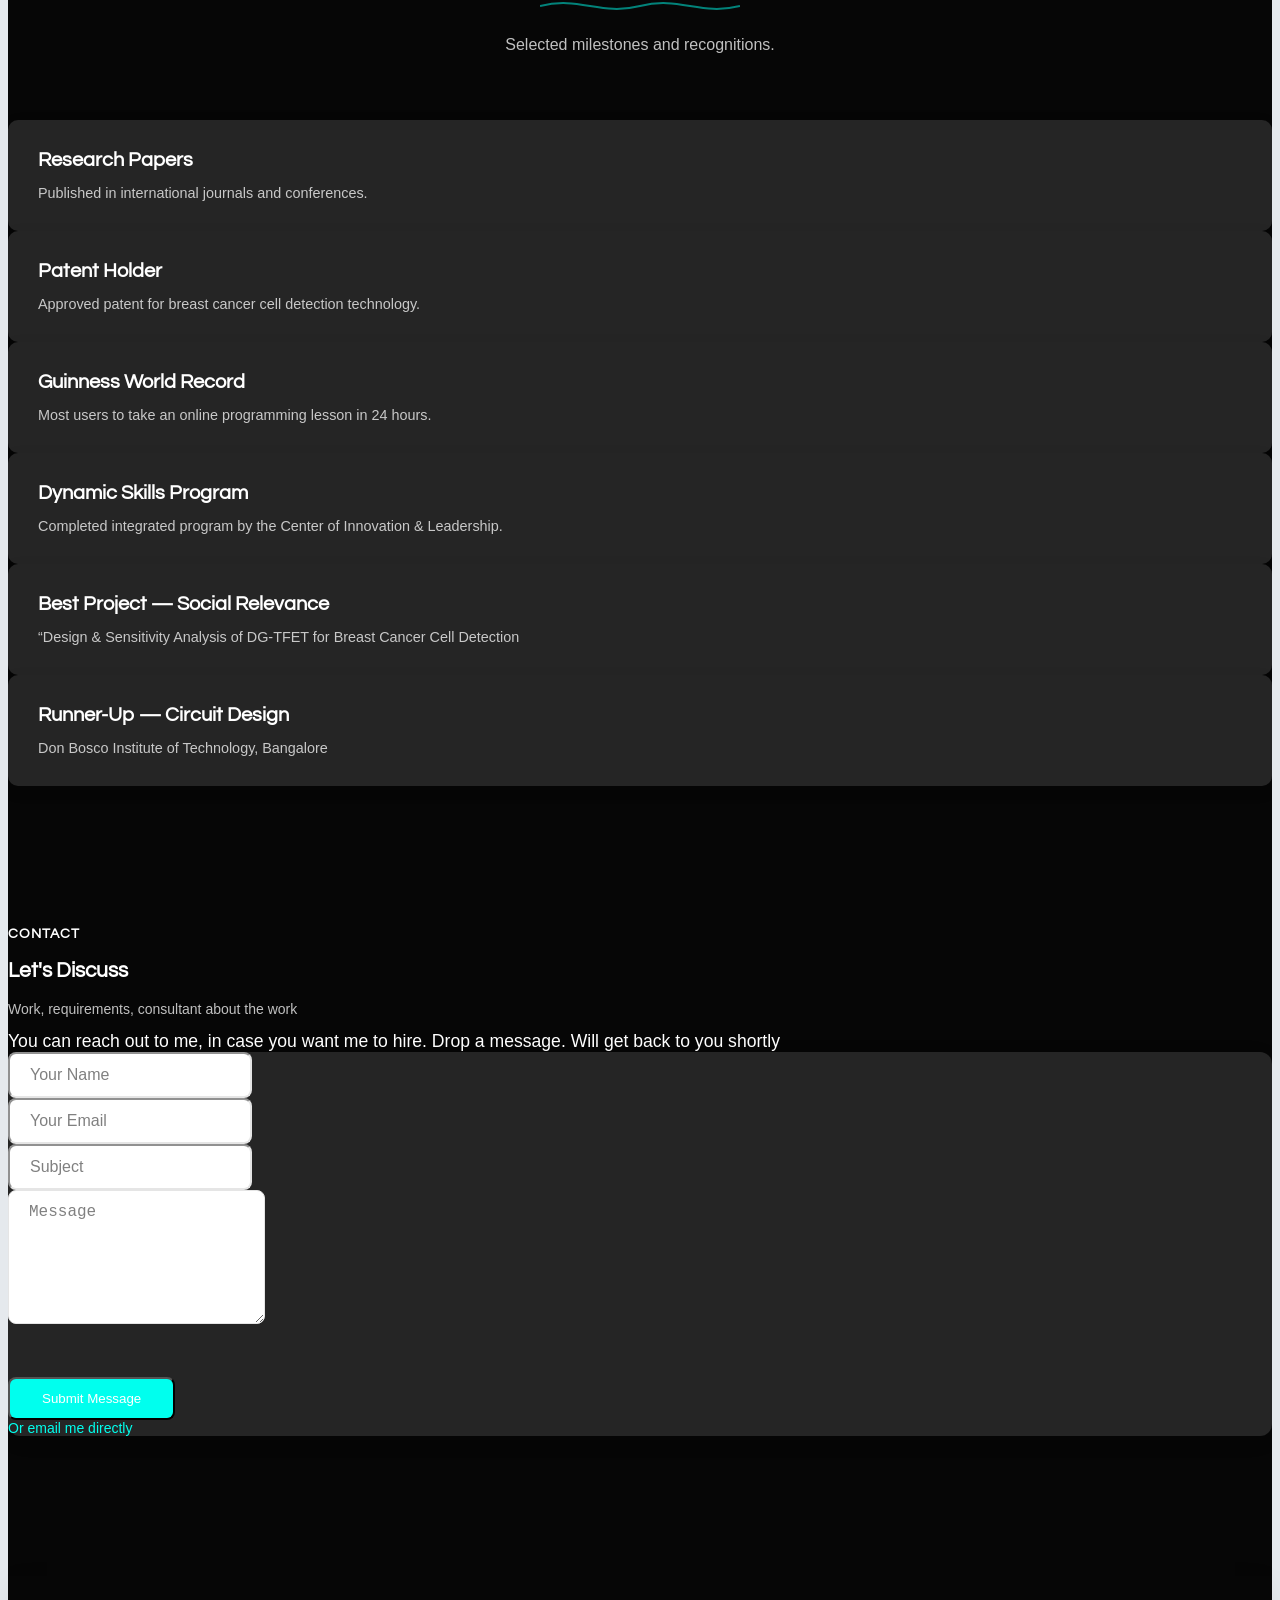
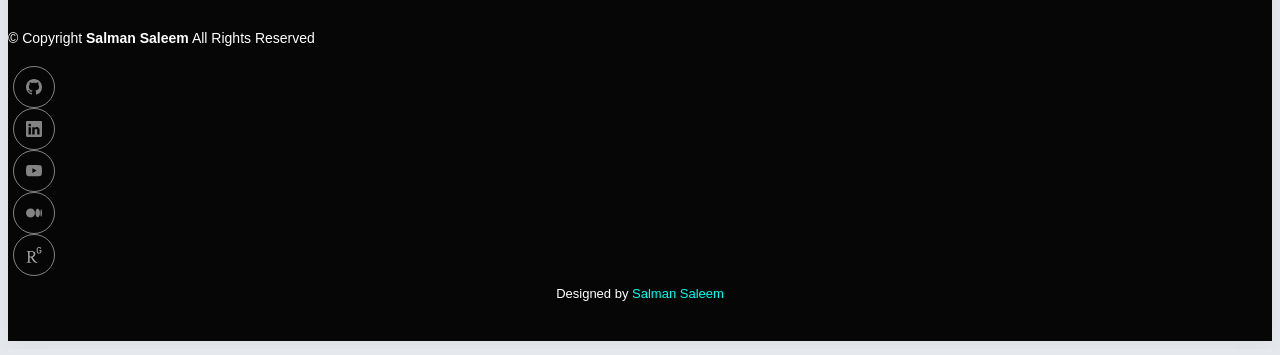
==== commit eb30dad4: "Update index.html" ====
--- a/index.html
+++ b/index.html
@@ -727,7 +727,7 @@
                       </ul>
               
                       <!-- Role 2 (earlier) -->
-                      <h3 class="position mt-4">Network Administrator <span class="text-muted">(Aug 2022 – Apr 2023)</span></h3>
+                      <h3 class="position mt-4">Network Administrator <span class="role-dates" style="color:#A6ADBB;">(Aug 2022 – Apr 2023)</span></h3>
                       <p class="description">
                         Configured and maintained enterprise LAN/WAN infrastructure, VLANs, ACLs, and network security monitoring.
                       </p>
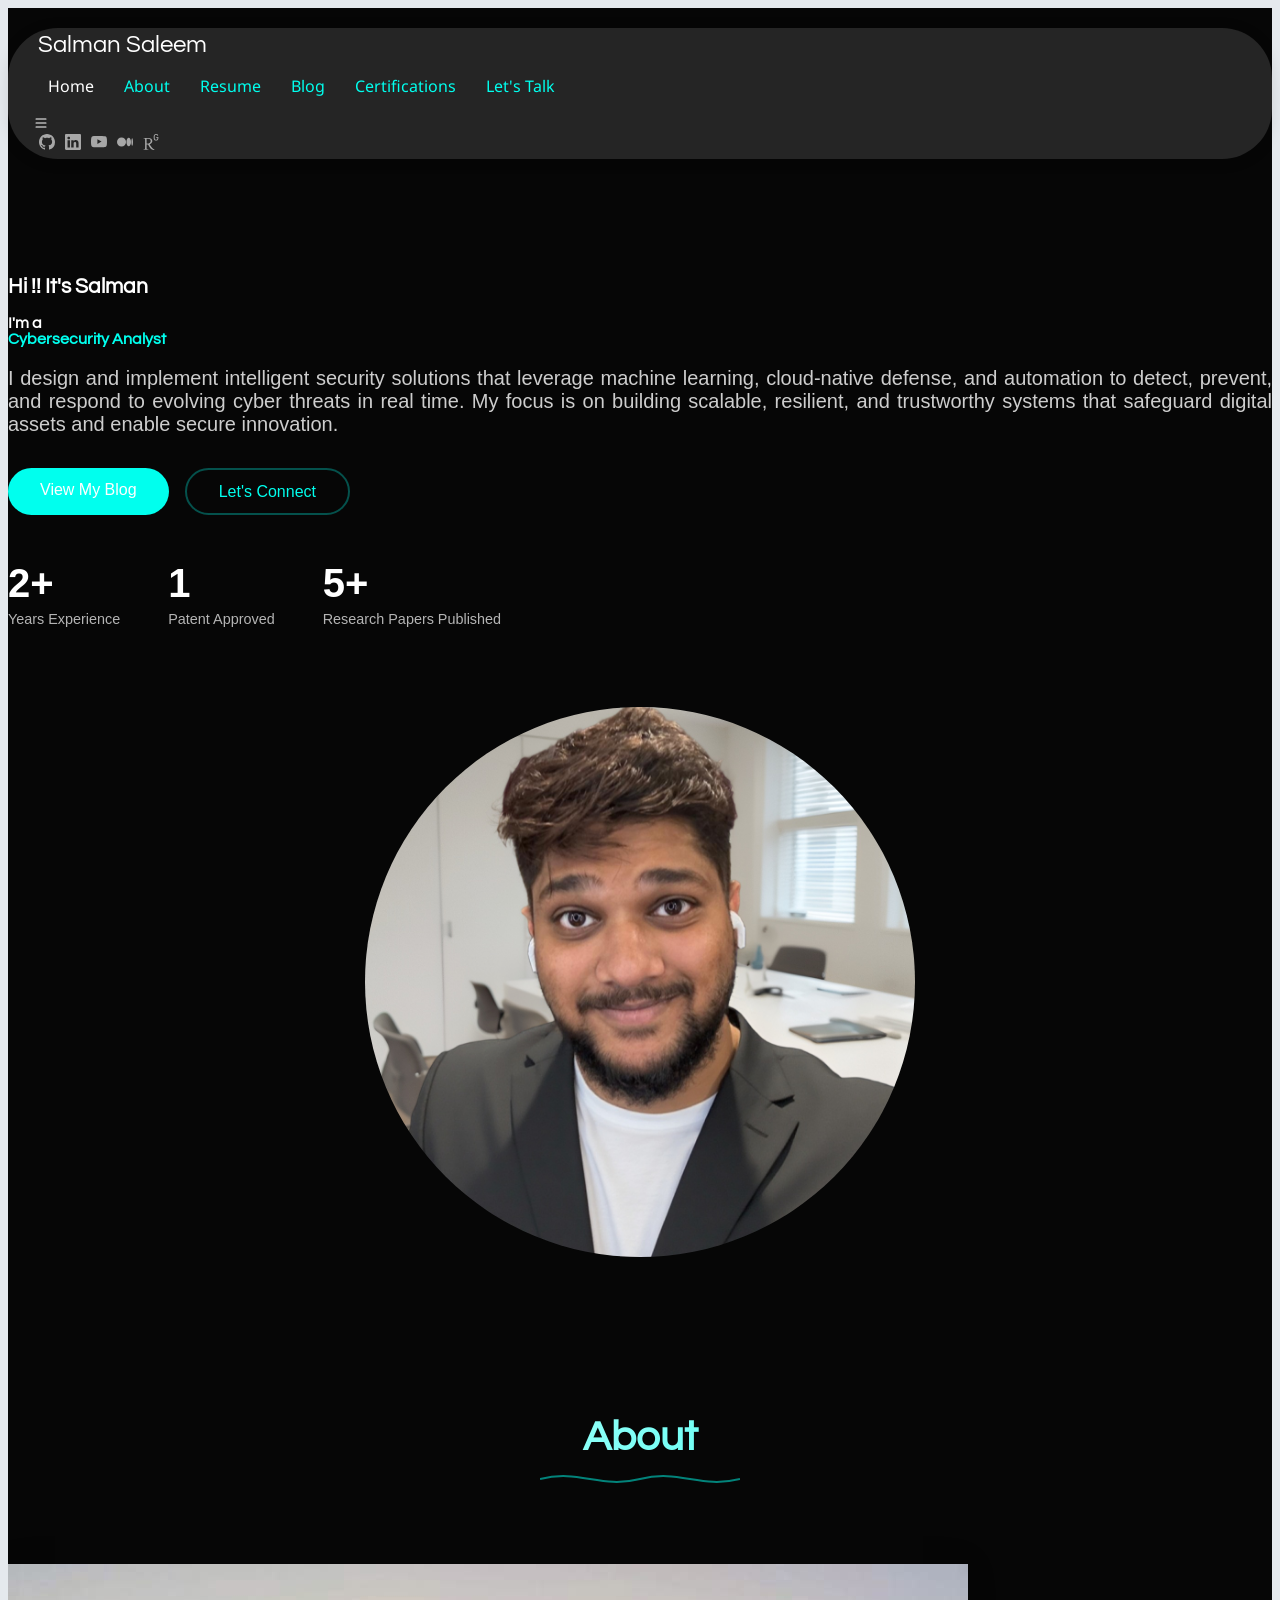
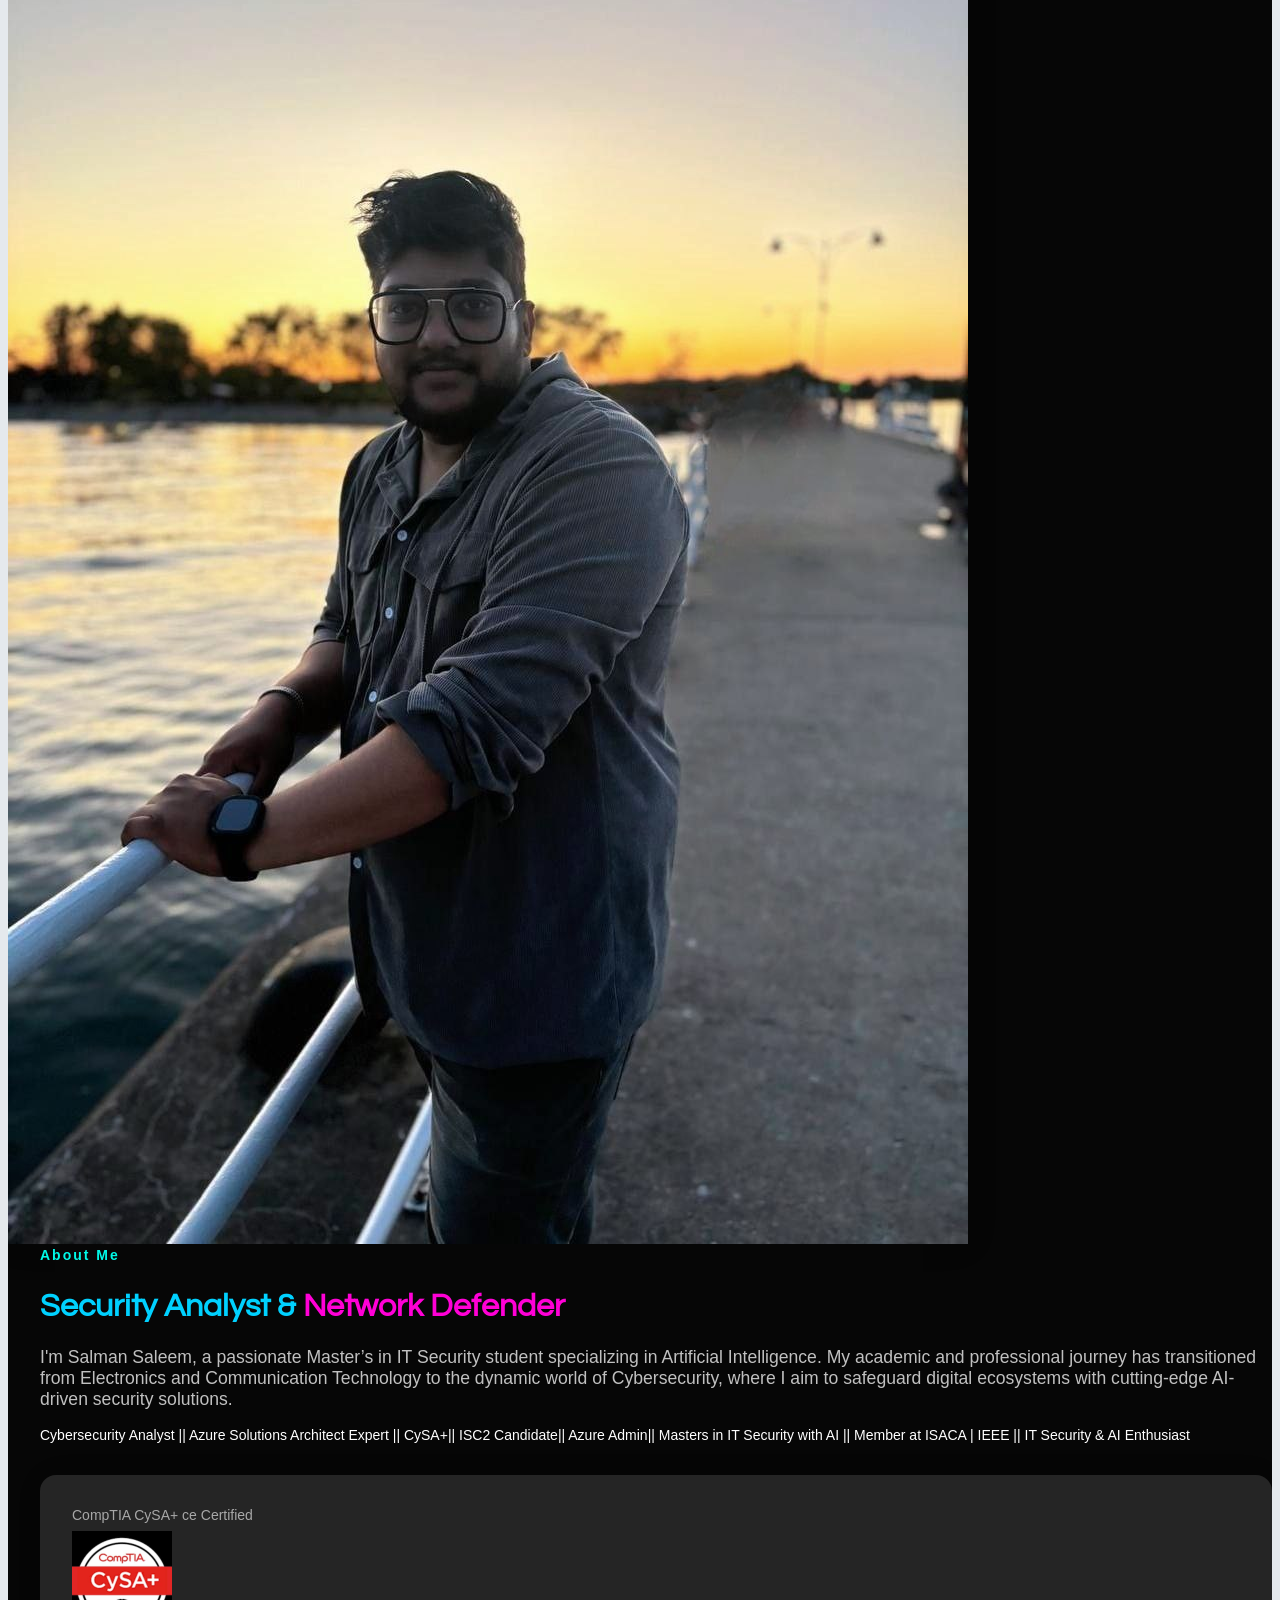
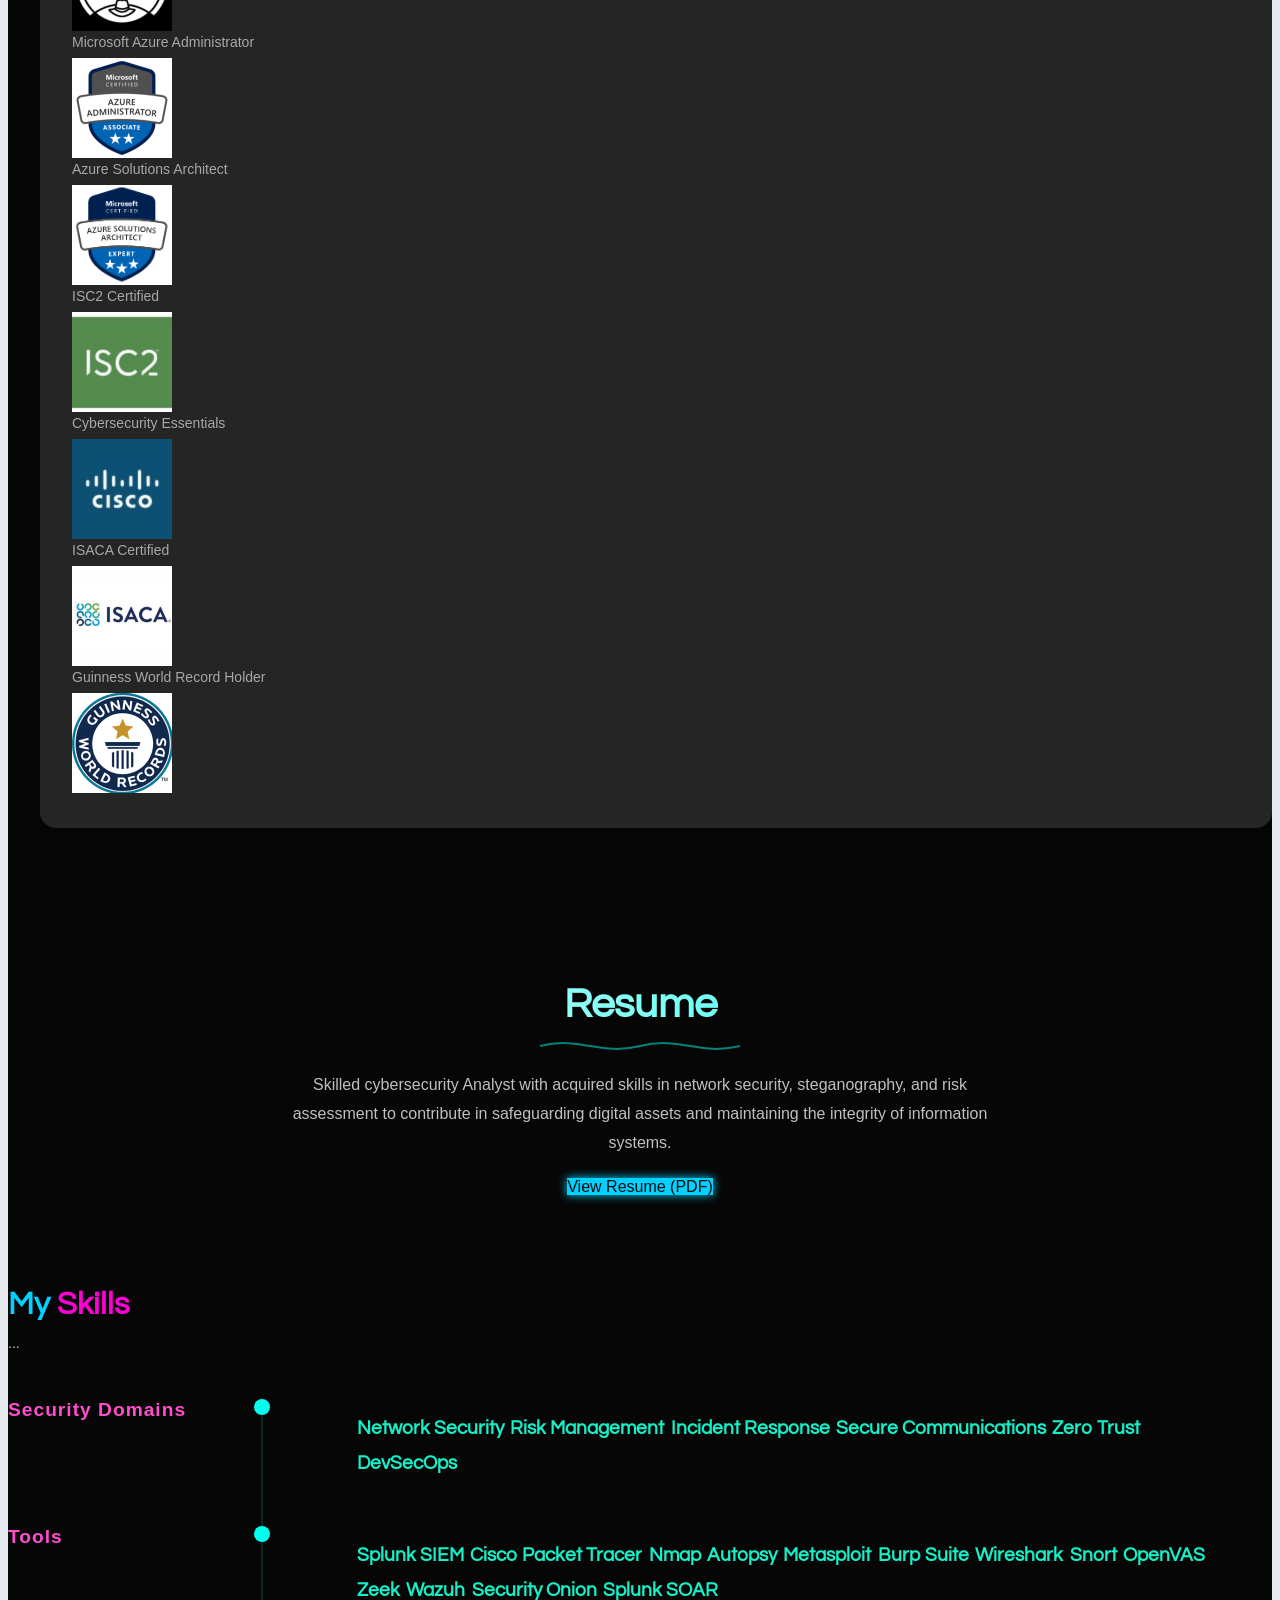
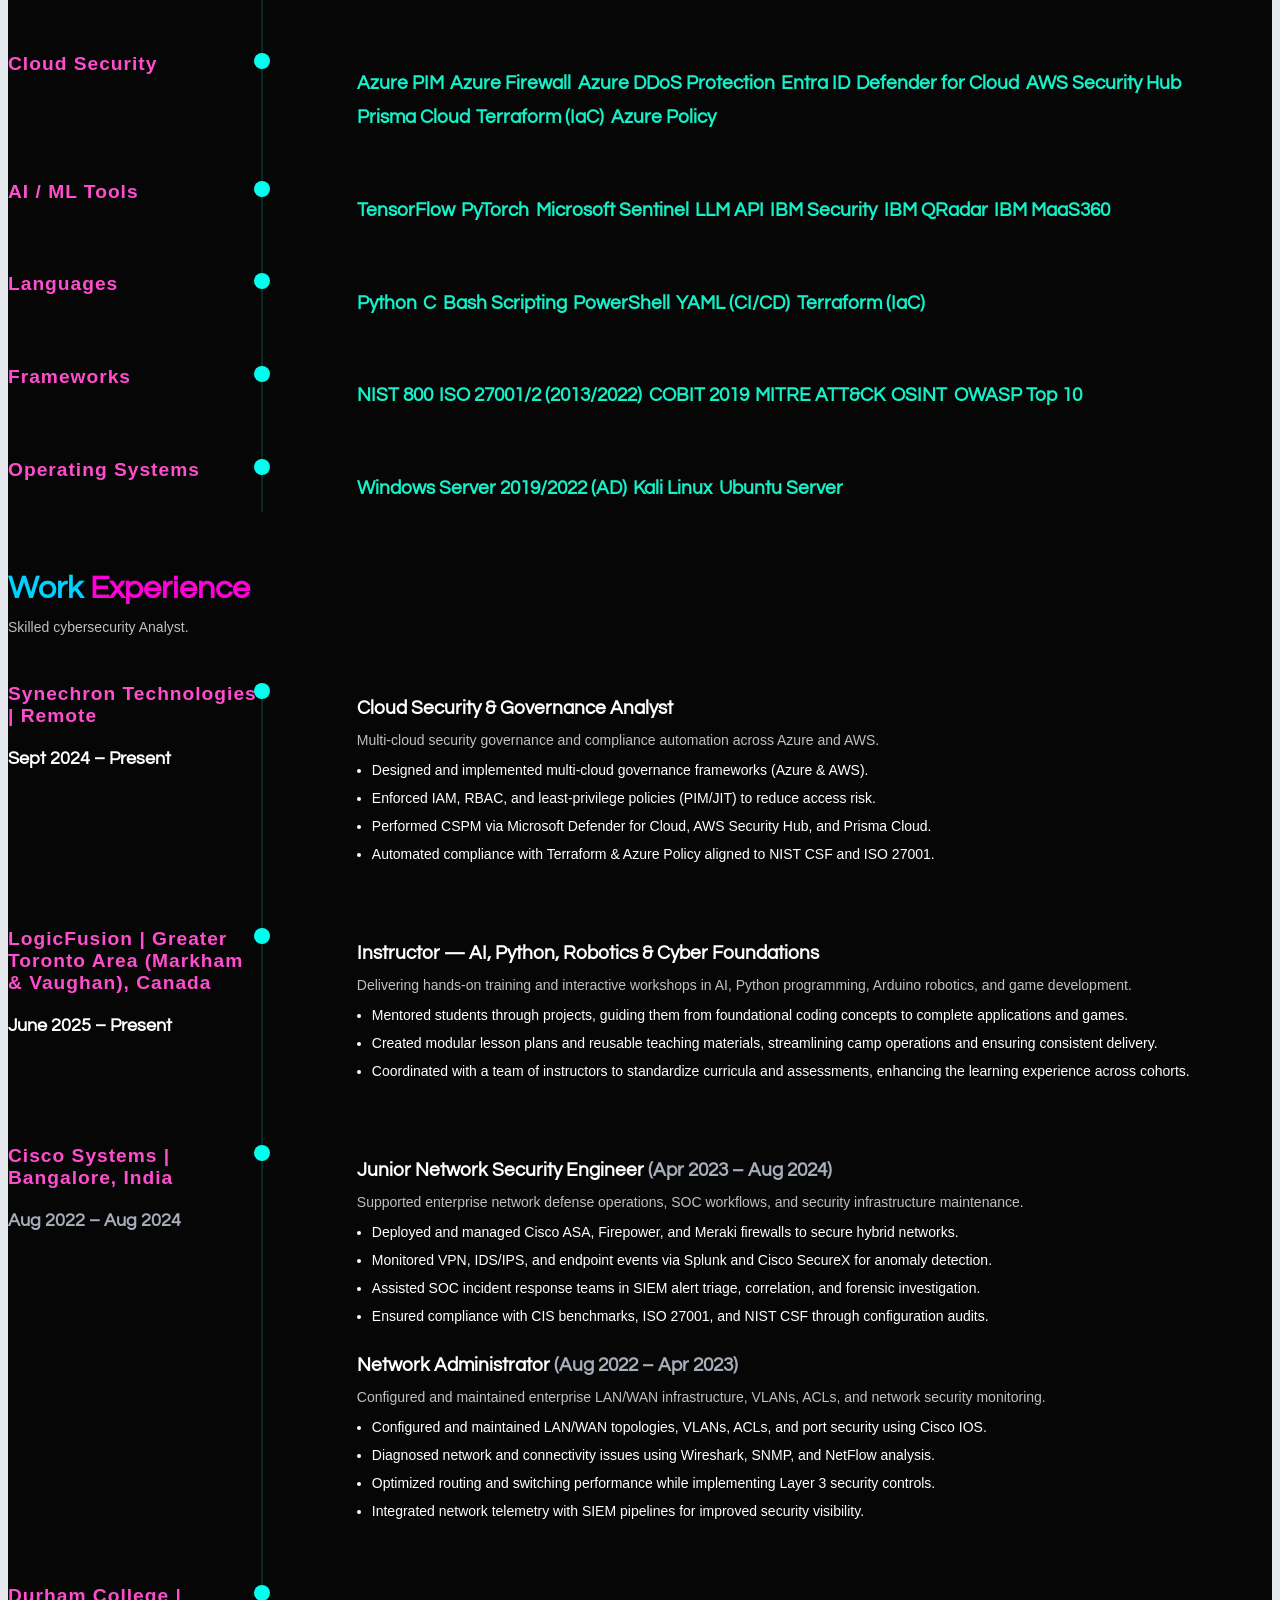
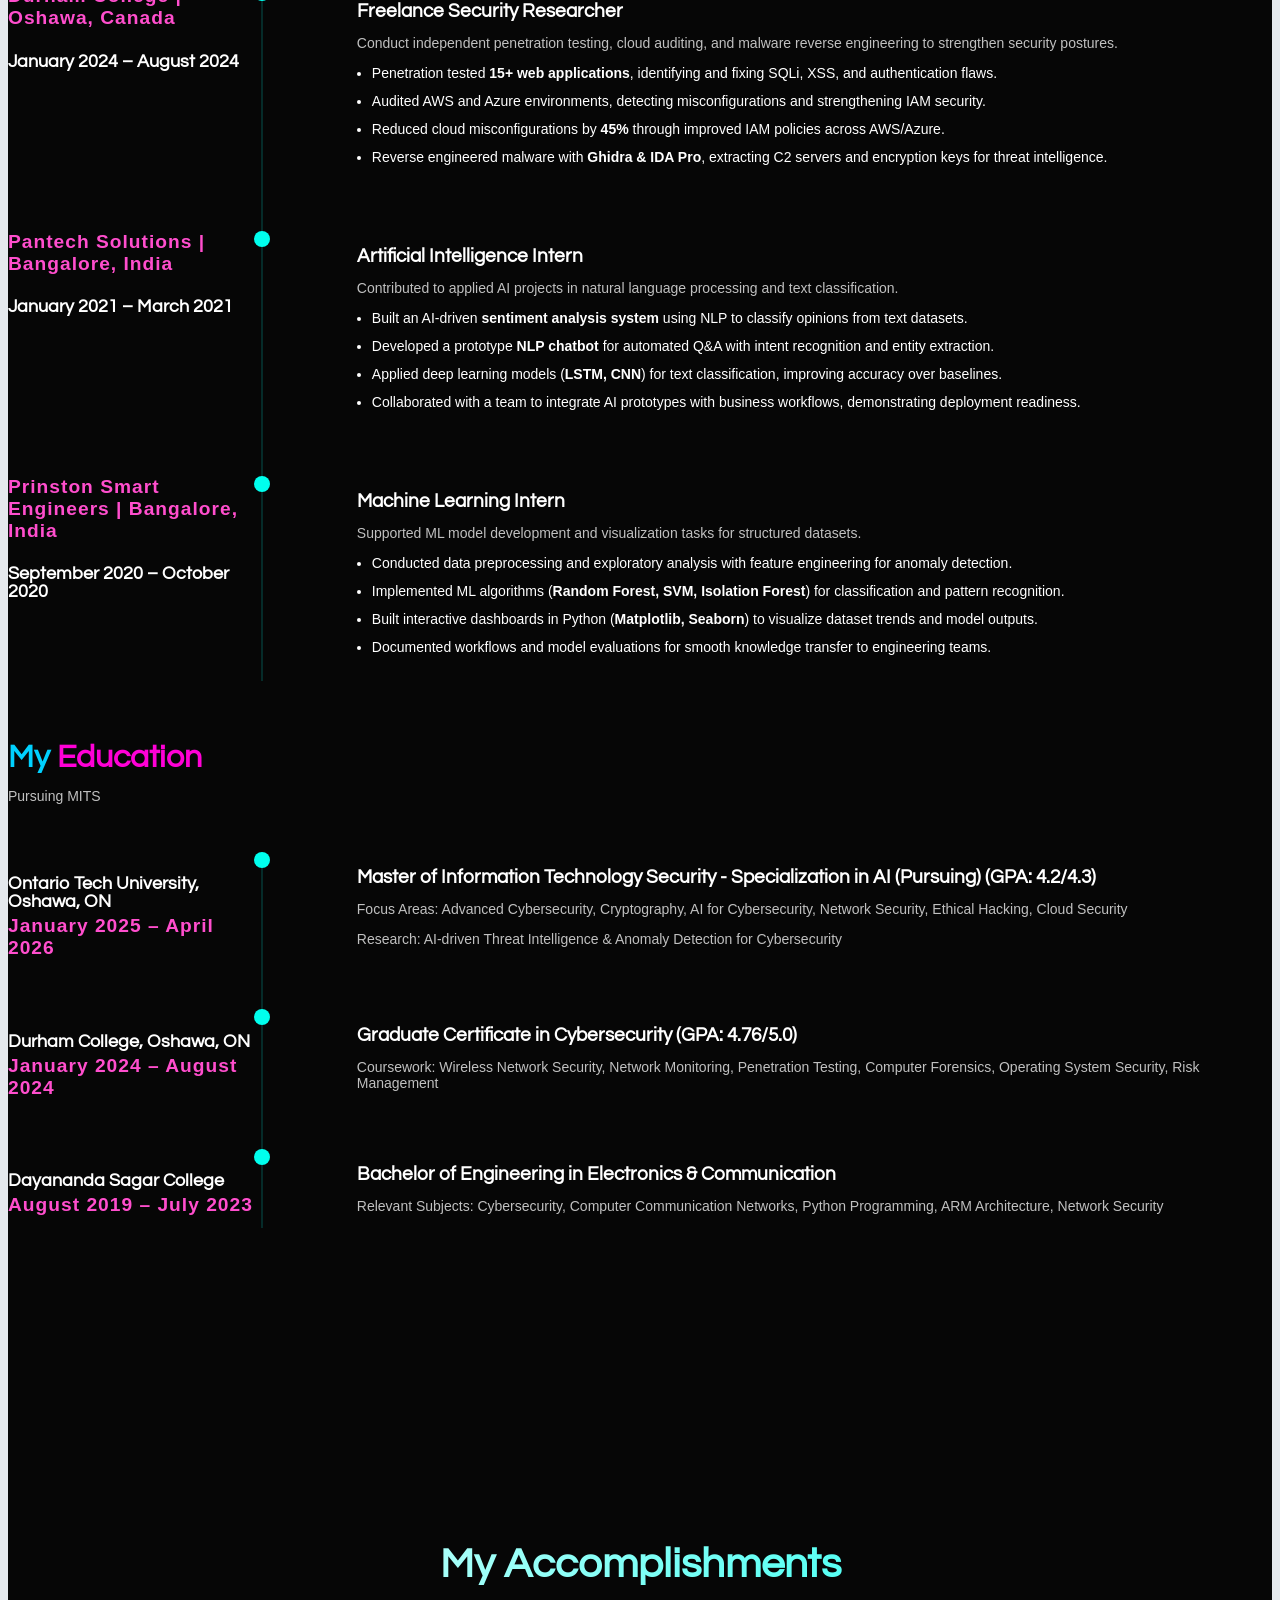
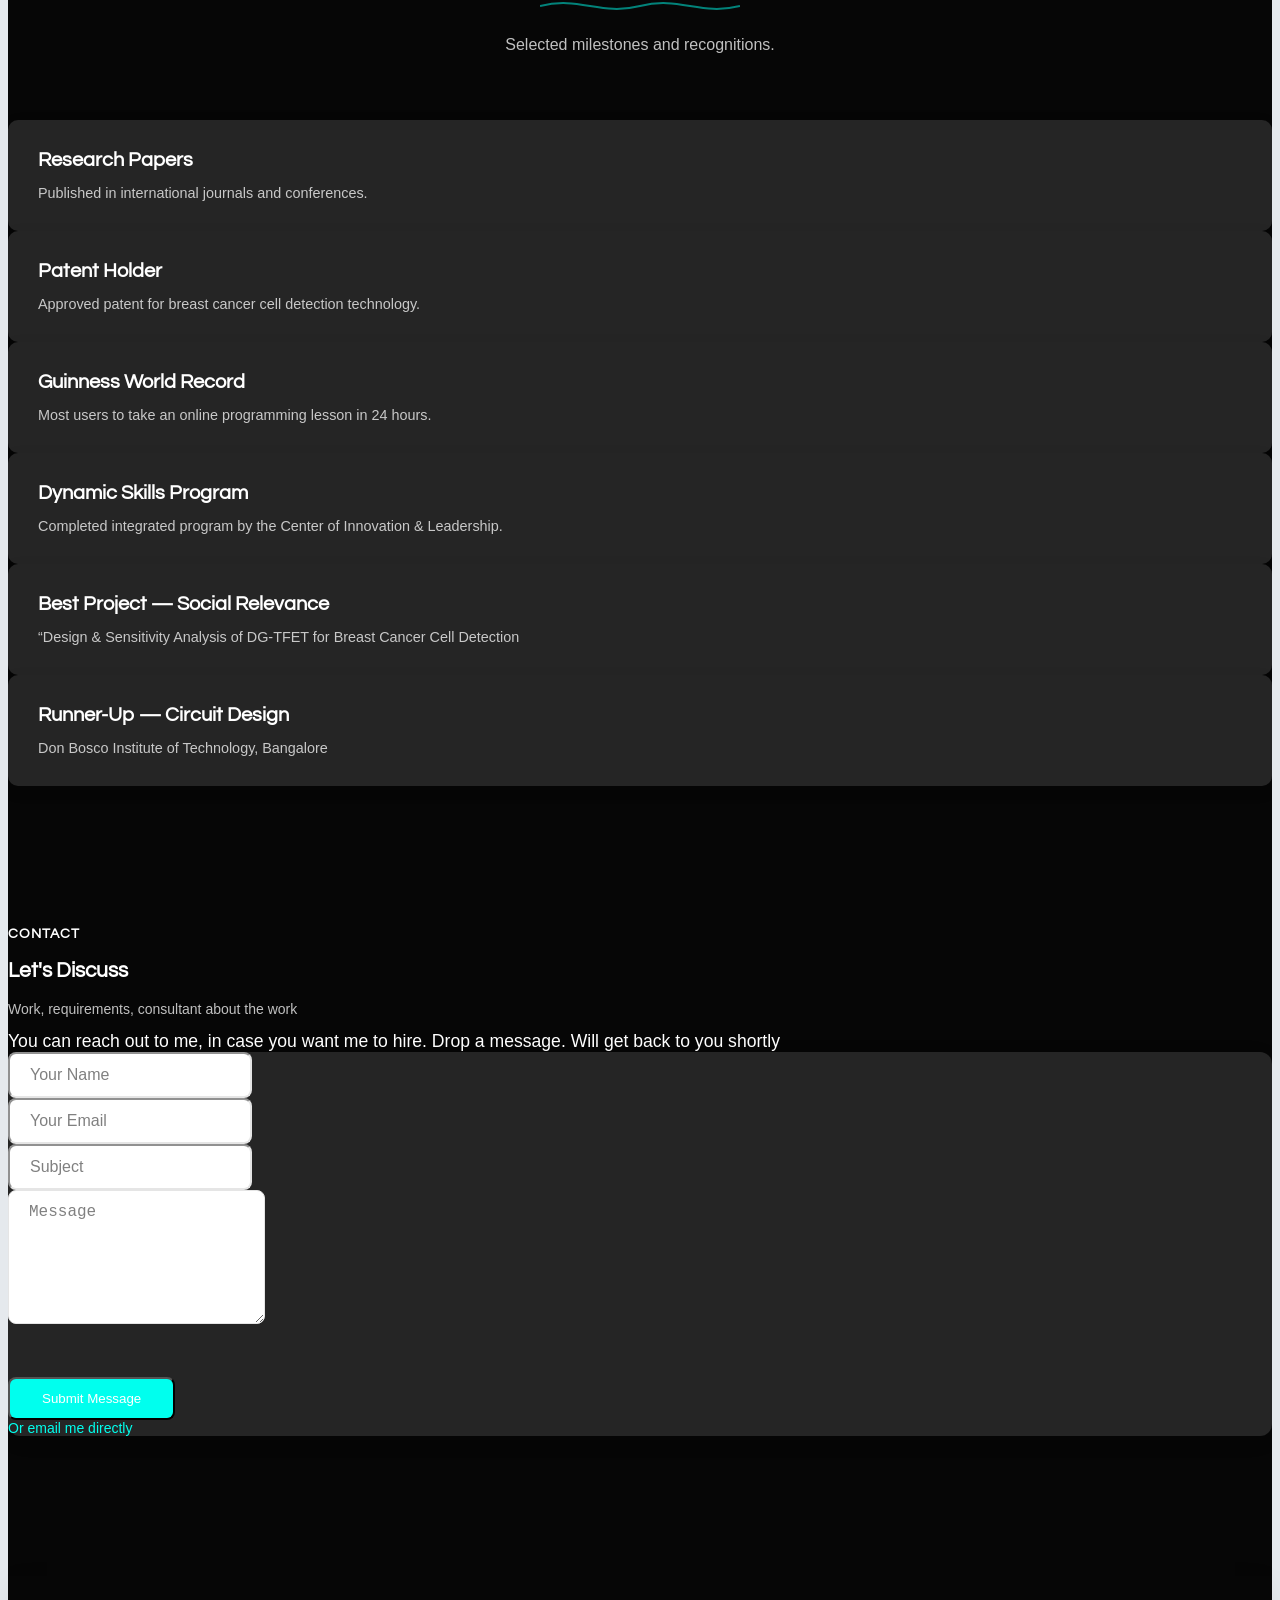
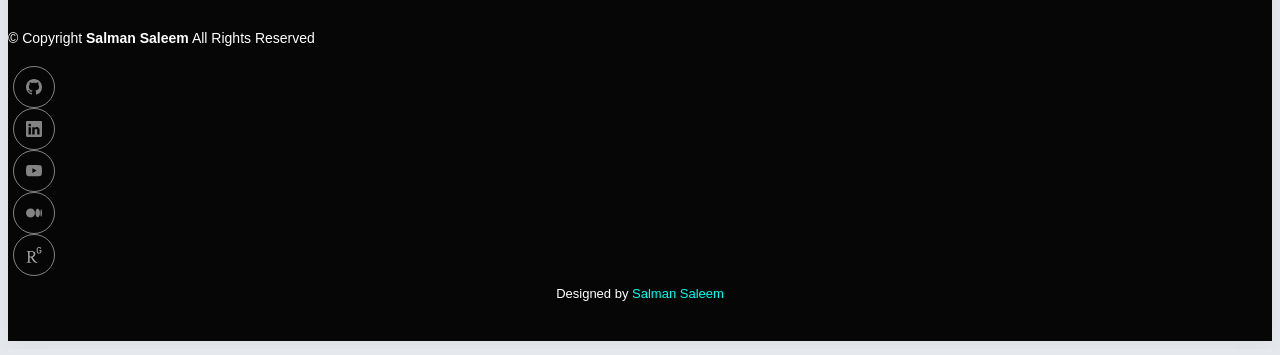
==== commit cd1c313a: "Update index.html" ====
--- a/index.html
+++ b/index.html
@@ -487,7 +487,7 @@
     steganography, and risk assessment to contribute in safeguarding digital assets and maintaining the
     integrity of information systems. </p>
         <p>
-          <a href="https://drive.google.com/file/d/1HzFsdNBqy3pZh0g64USMocAeYxxVlS_7/view?usp=sharing"
+          <a href="https://drive.google.com/file/d/1Qlt5l94H1LLCqW5mM7hJOmc2zMPHcW_d/view?usp=sharing"
              class="btn btn-resume"
              target="_blank"
              rel="noopener">
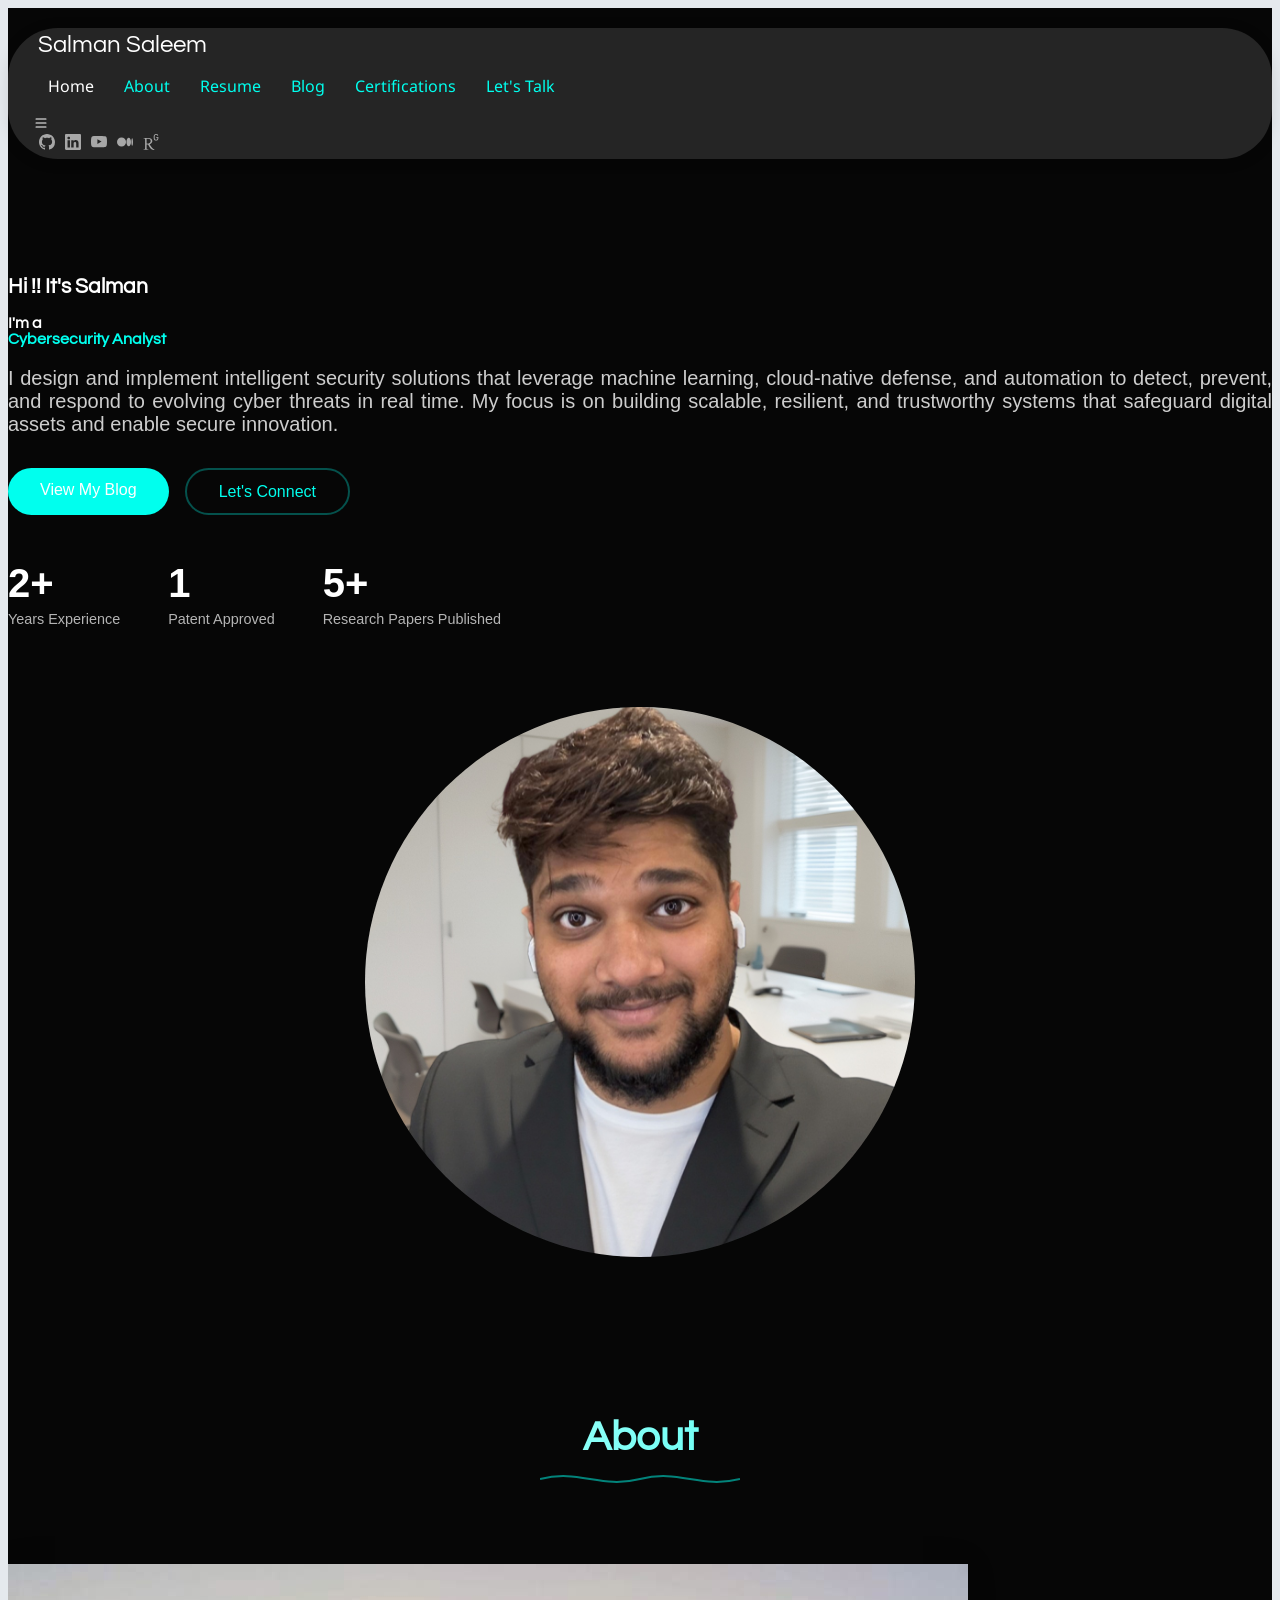
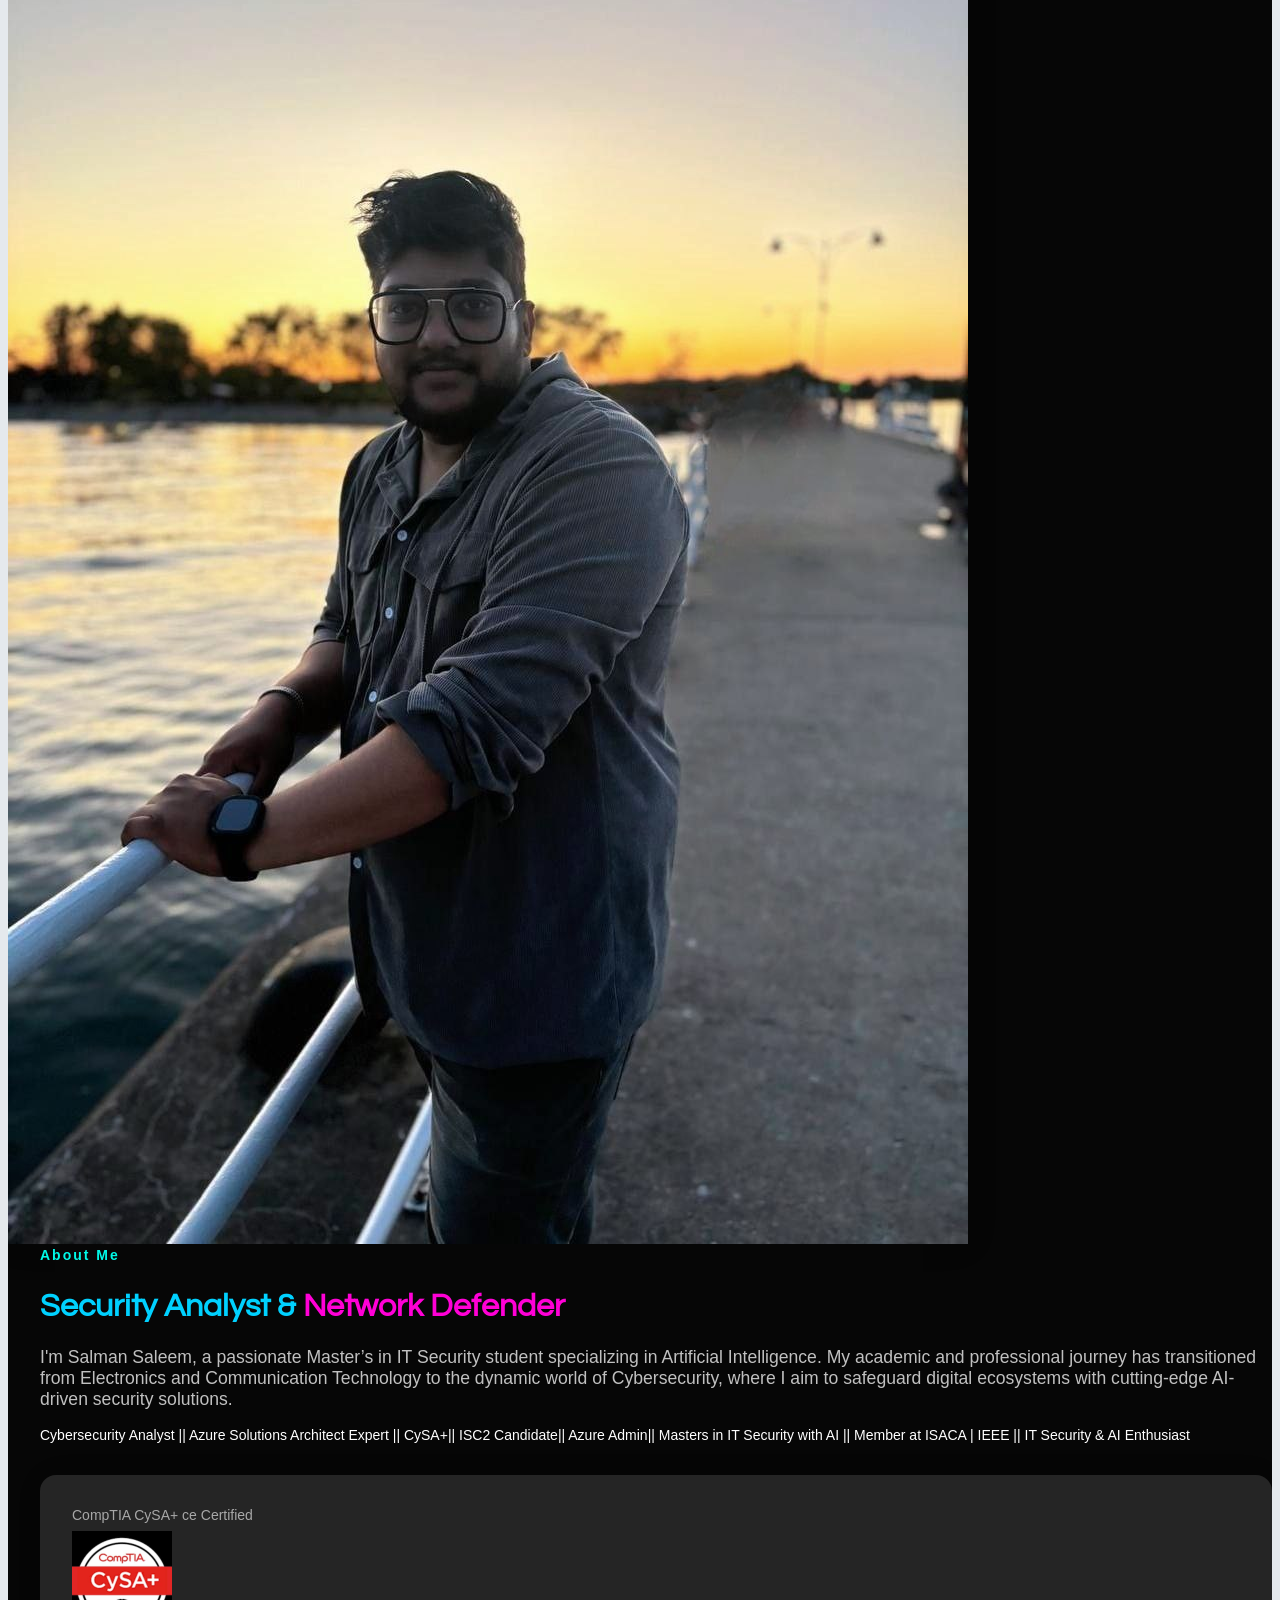
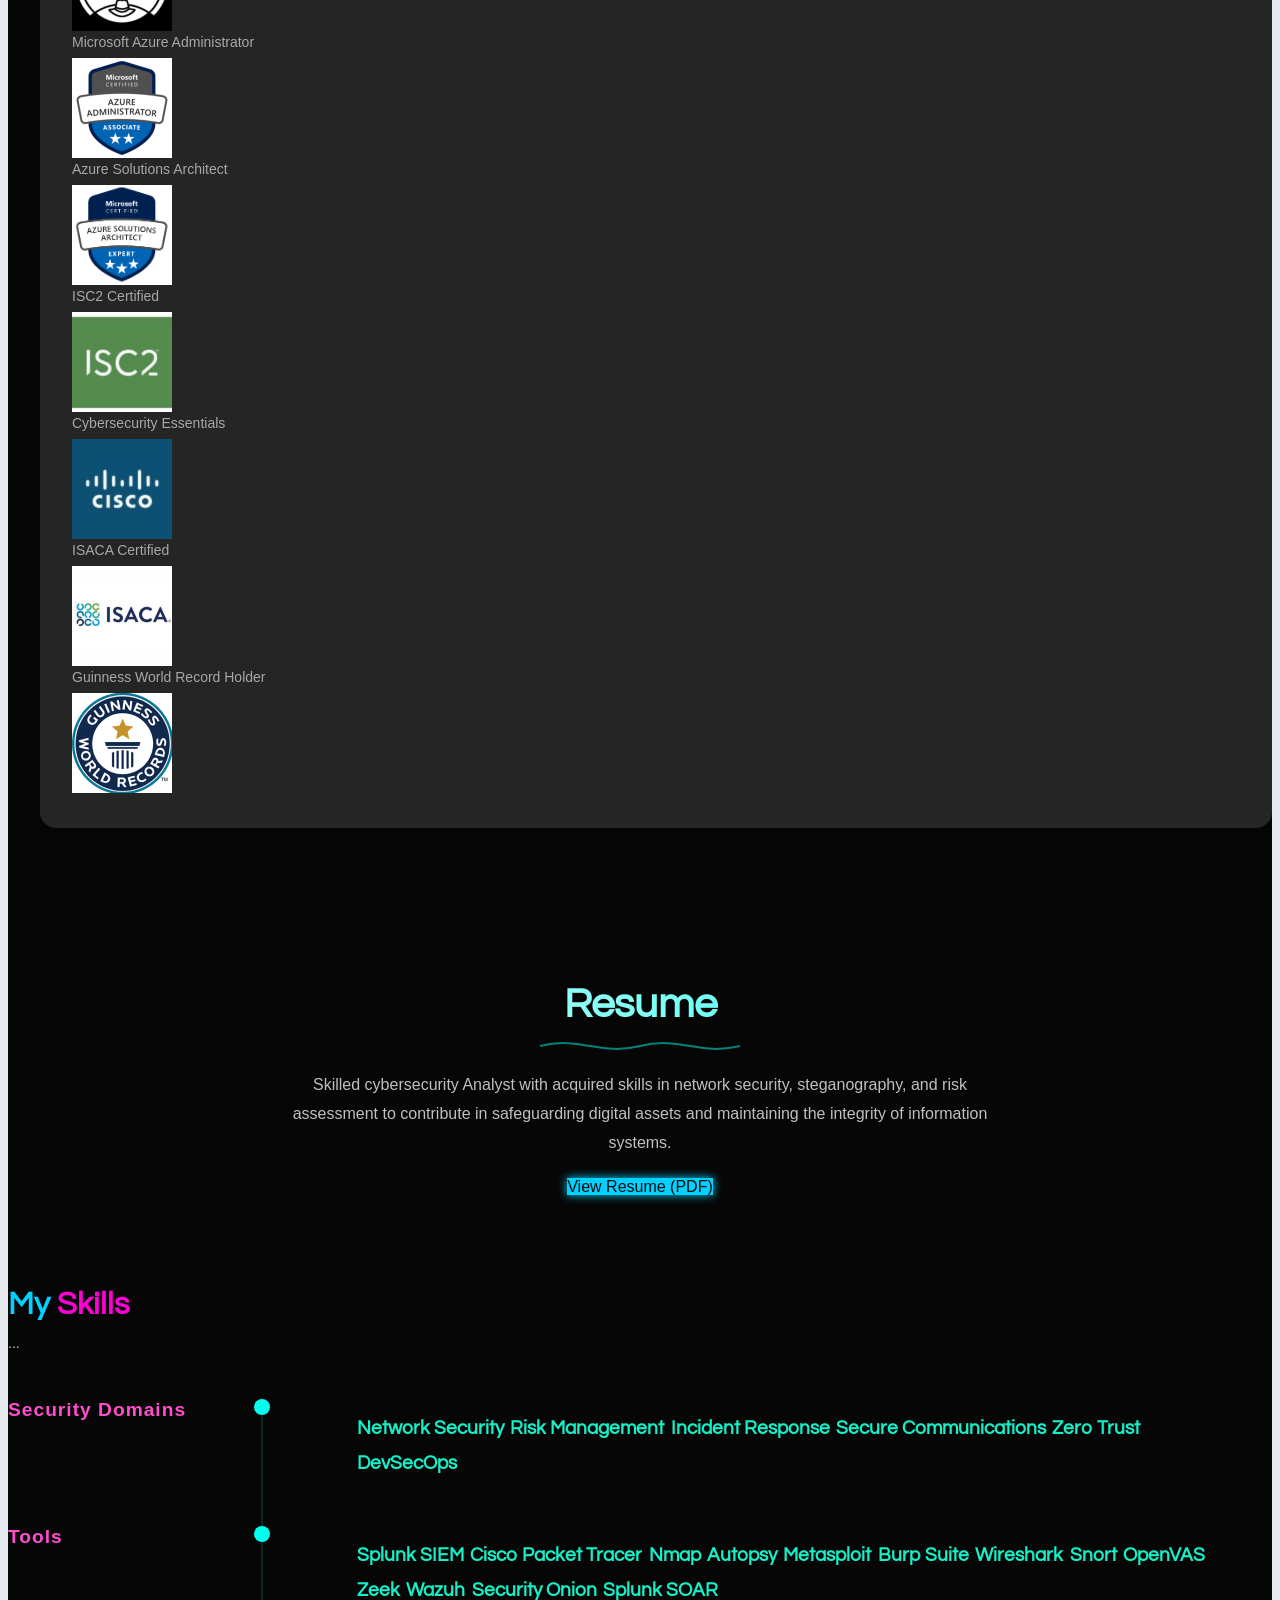
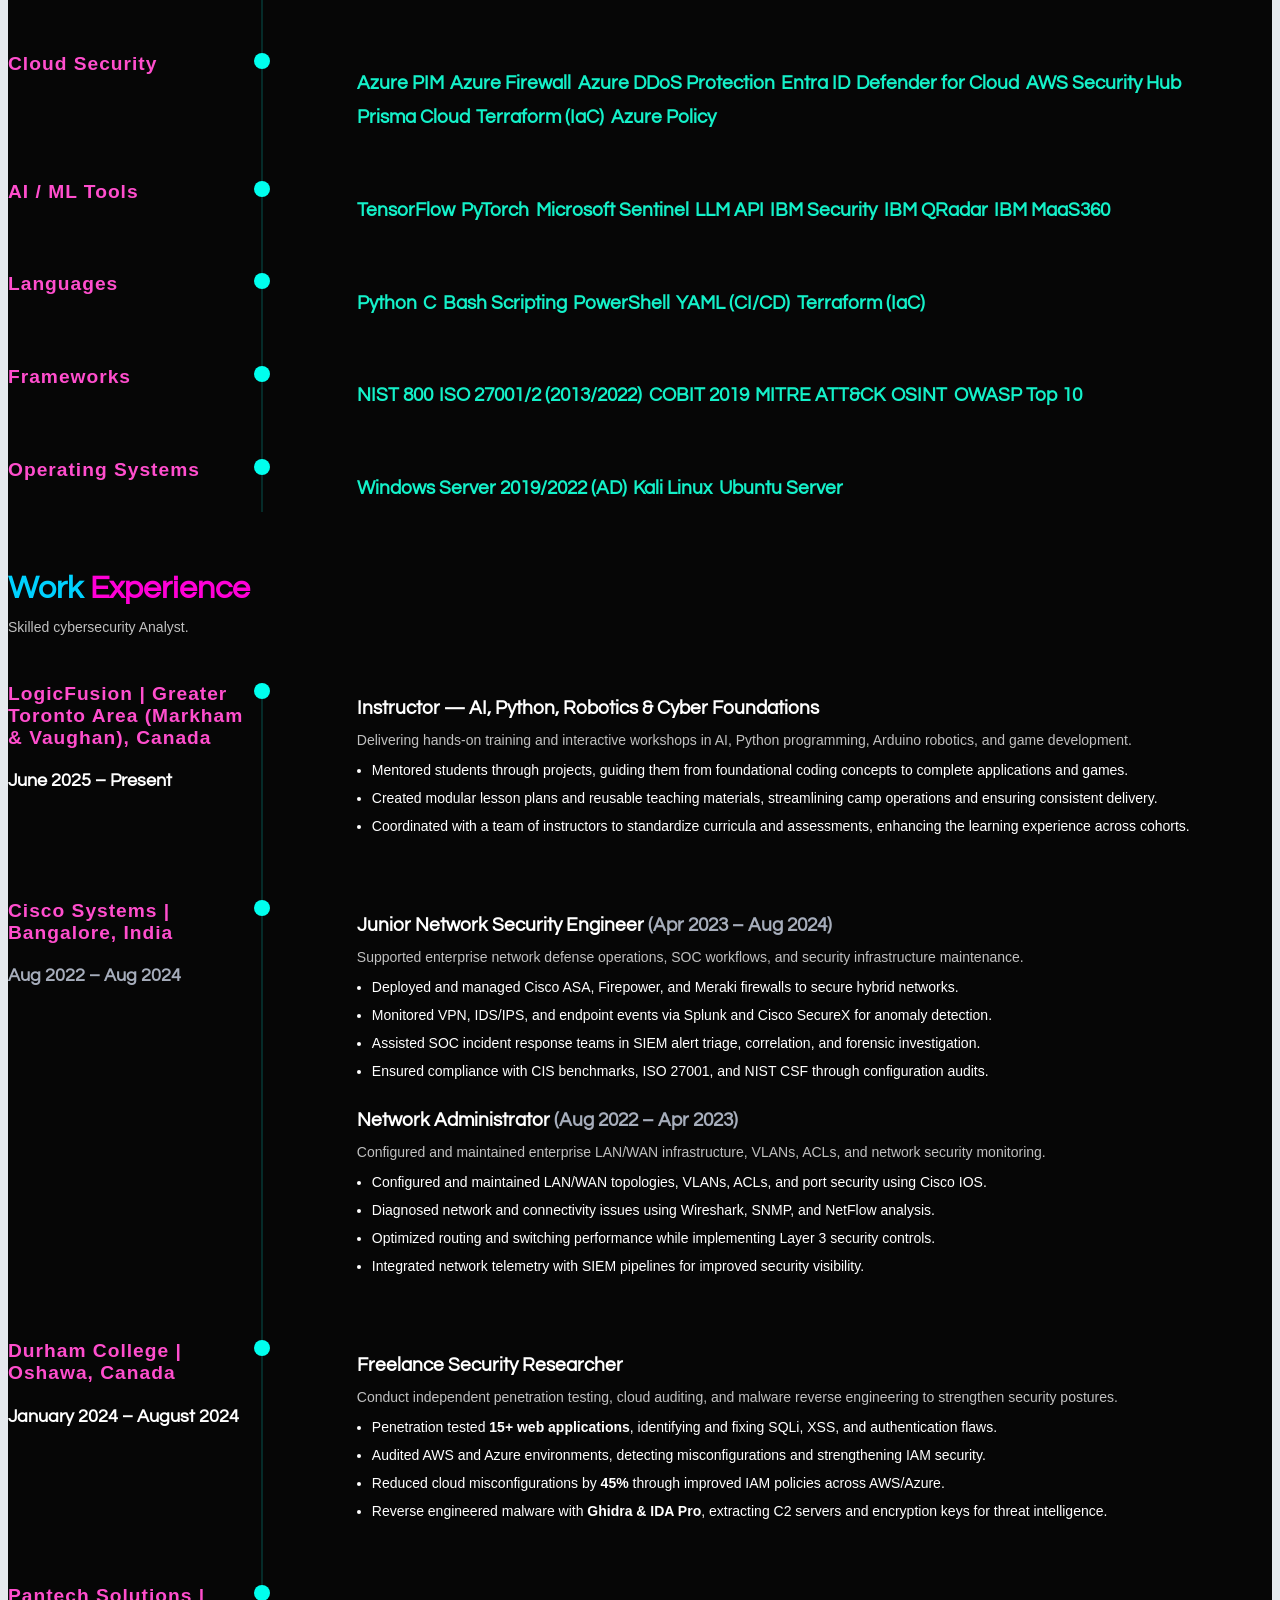
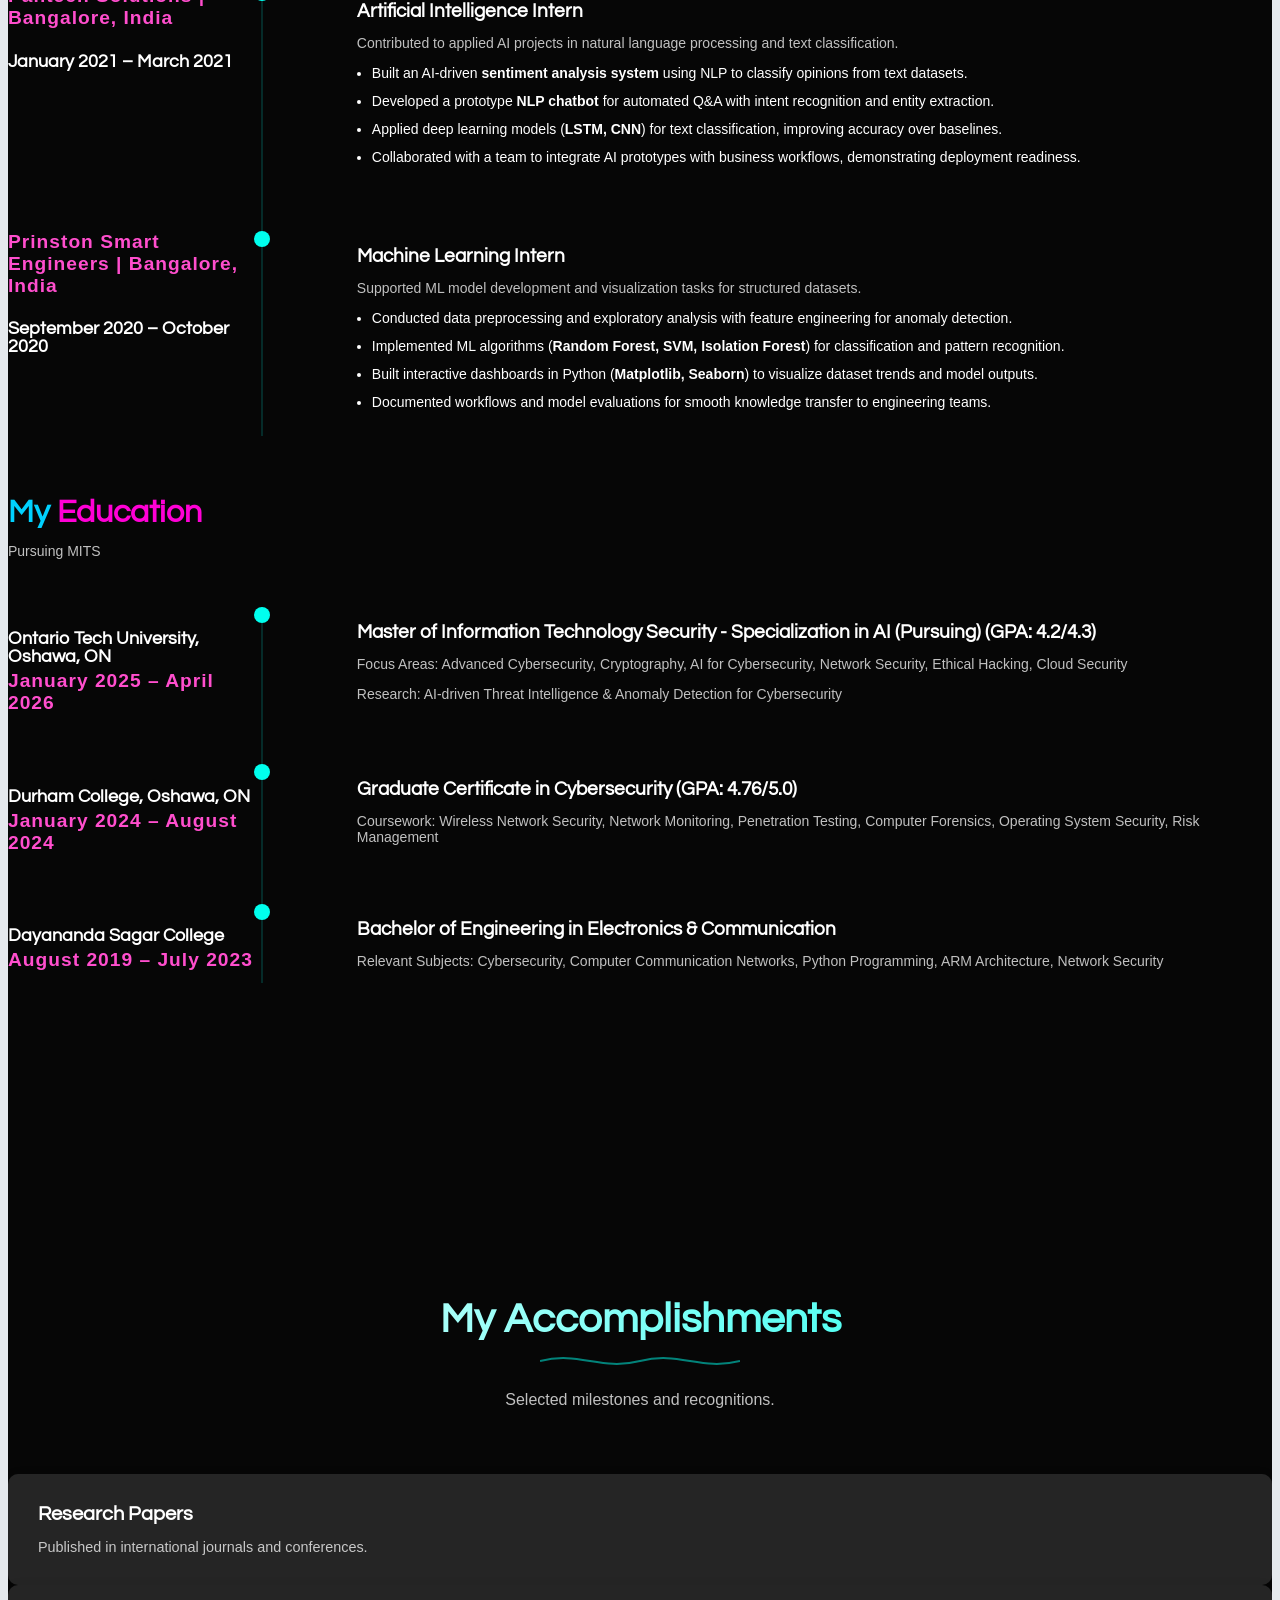
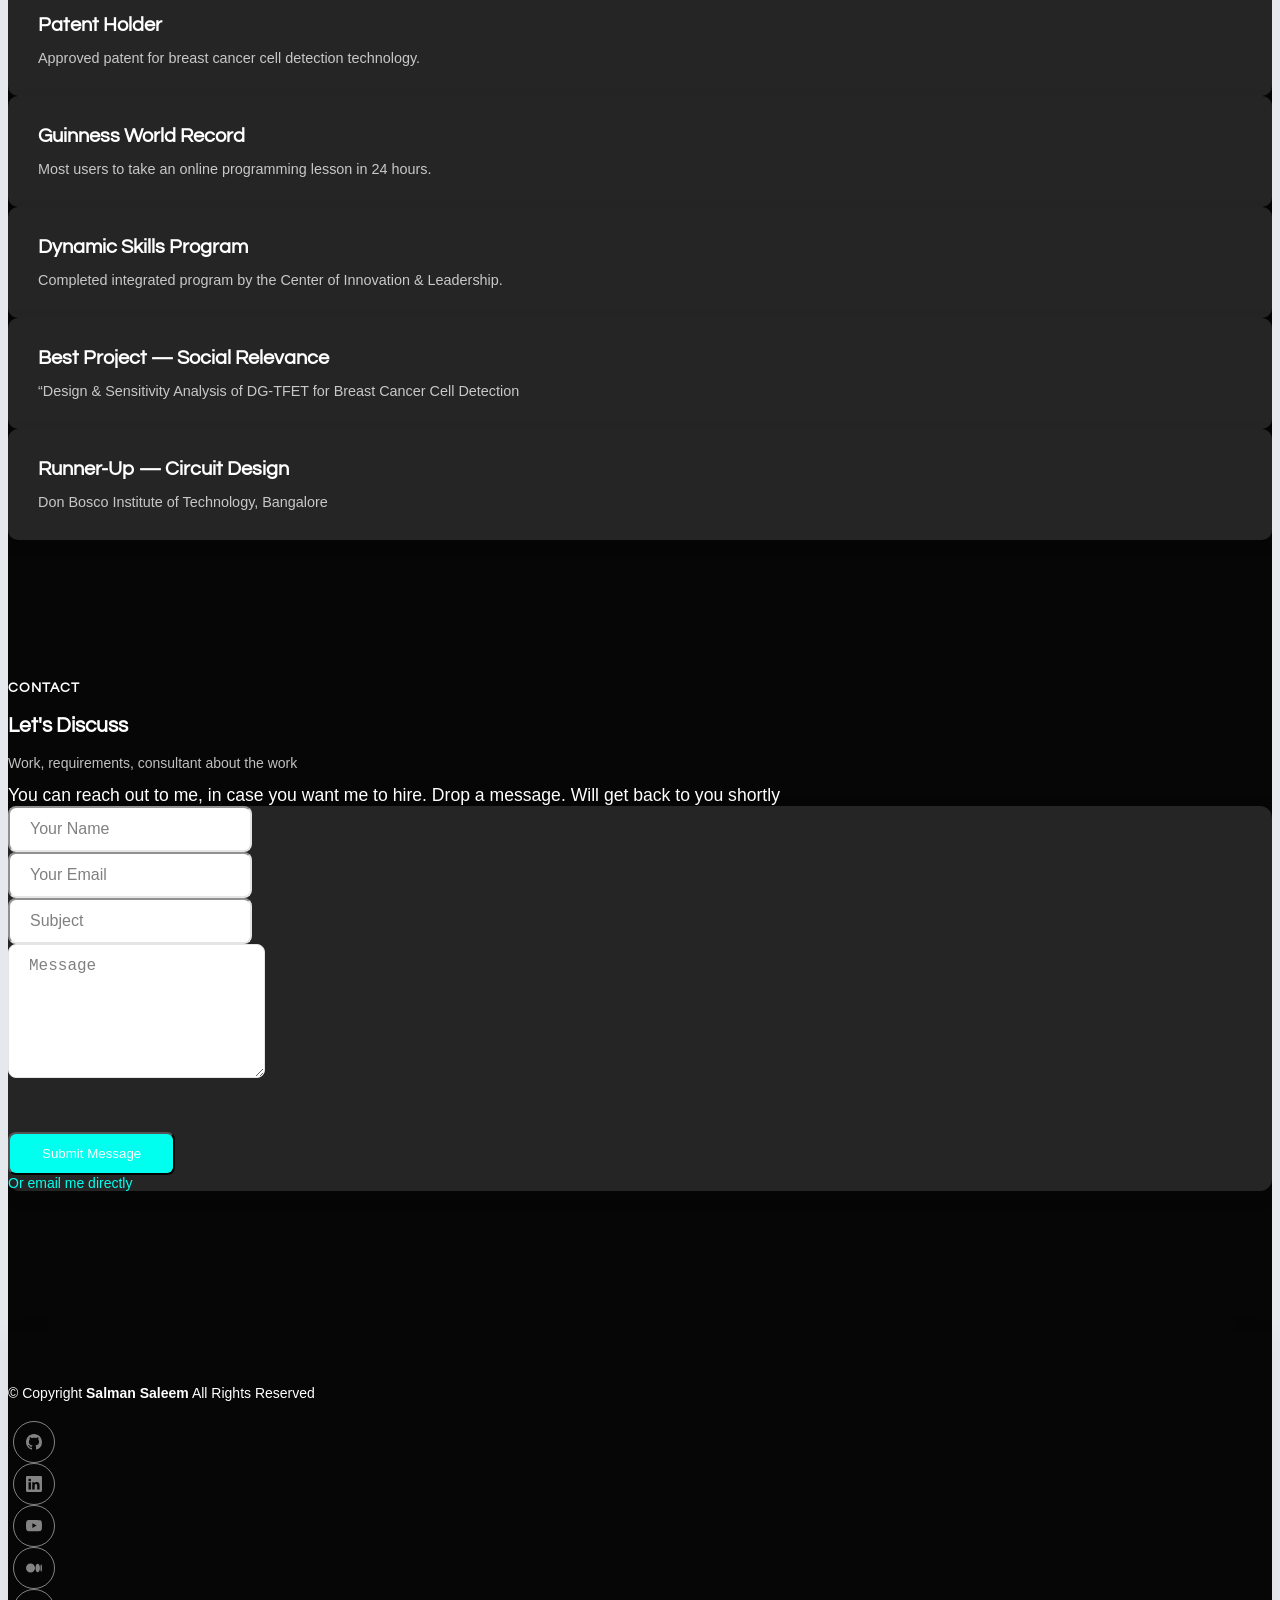
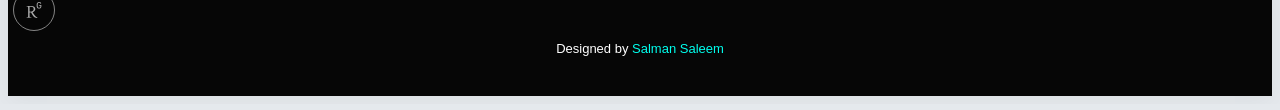
==== commit b52120e4: "Update index.html" ====
--- a/index.html
+++ b/index.html
@@ -487,7 +487,7 @@
     steganography, and risk assessment to contribute in safeguarding digital assets and maintaining the
     integrity of information systems. </p>
         <p>
-          <a href="https://drive.google.com/file/d/1Qlt5l94H1LLCqW5mM7hJOmc2zMPHcW_d/view?usp=sharing"
+          <a href="https://drive.google.com/file/d/1_hi_q-wnApQDGoIdG-GWlw4lW9FcmgMT/view?usp=sharing"
              class="btn btn-resume"
              target="_blank"
              rel="noopener">
@@ -663,7 +663,7 @@
               
                 <div class="timeline">
               
-                  <!-- Synechron Technologies -->
+                  <!-- Synechron Technologies 
                   <div class="timeline-item" data-aos="fade-up" data-aos-delay="120">
                     <div class="timeline-left">
                       <span class="period">Synechron Technologies | Remote</span>
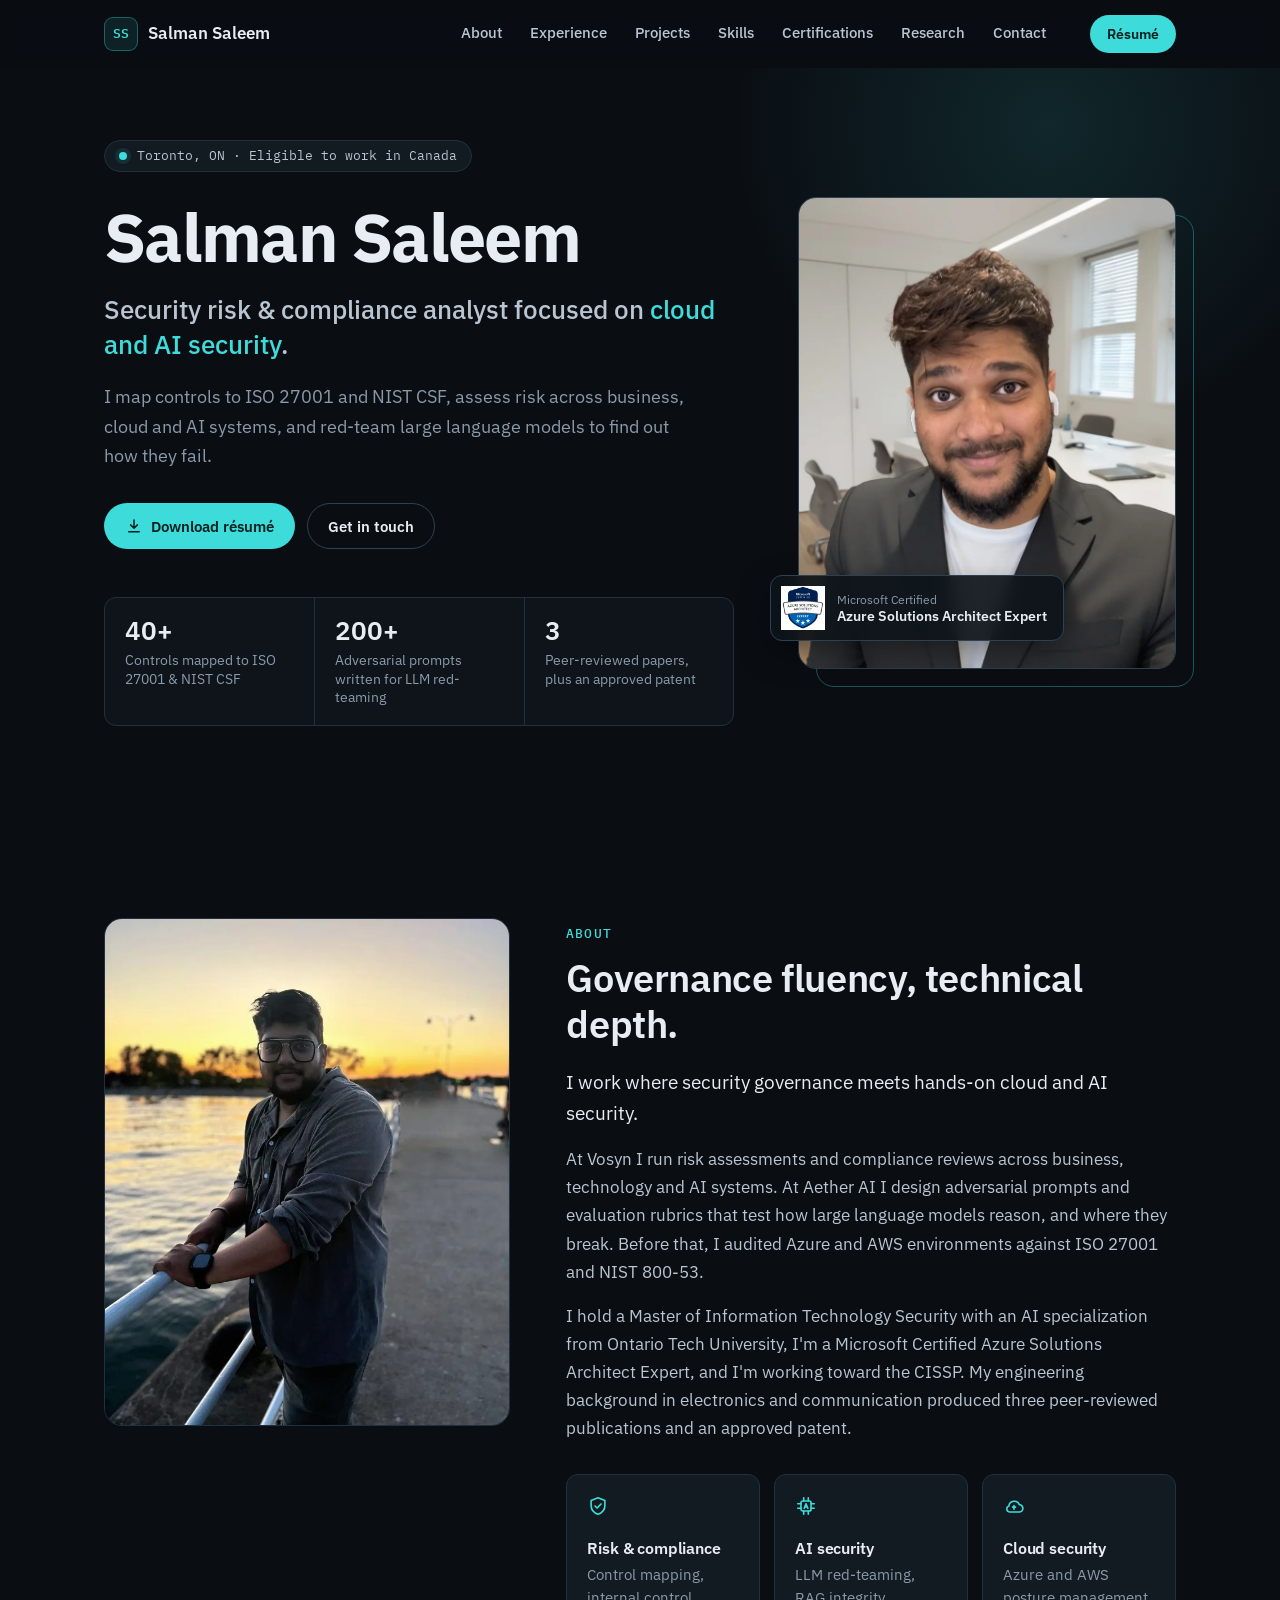
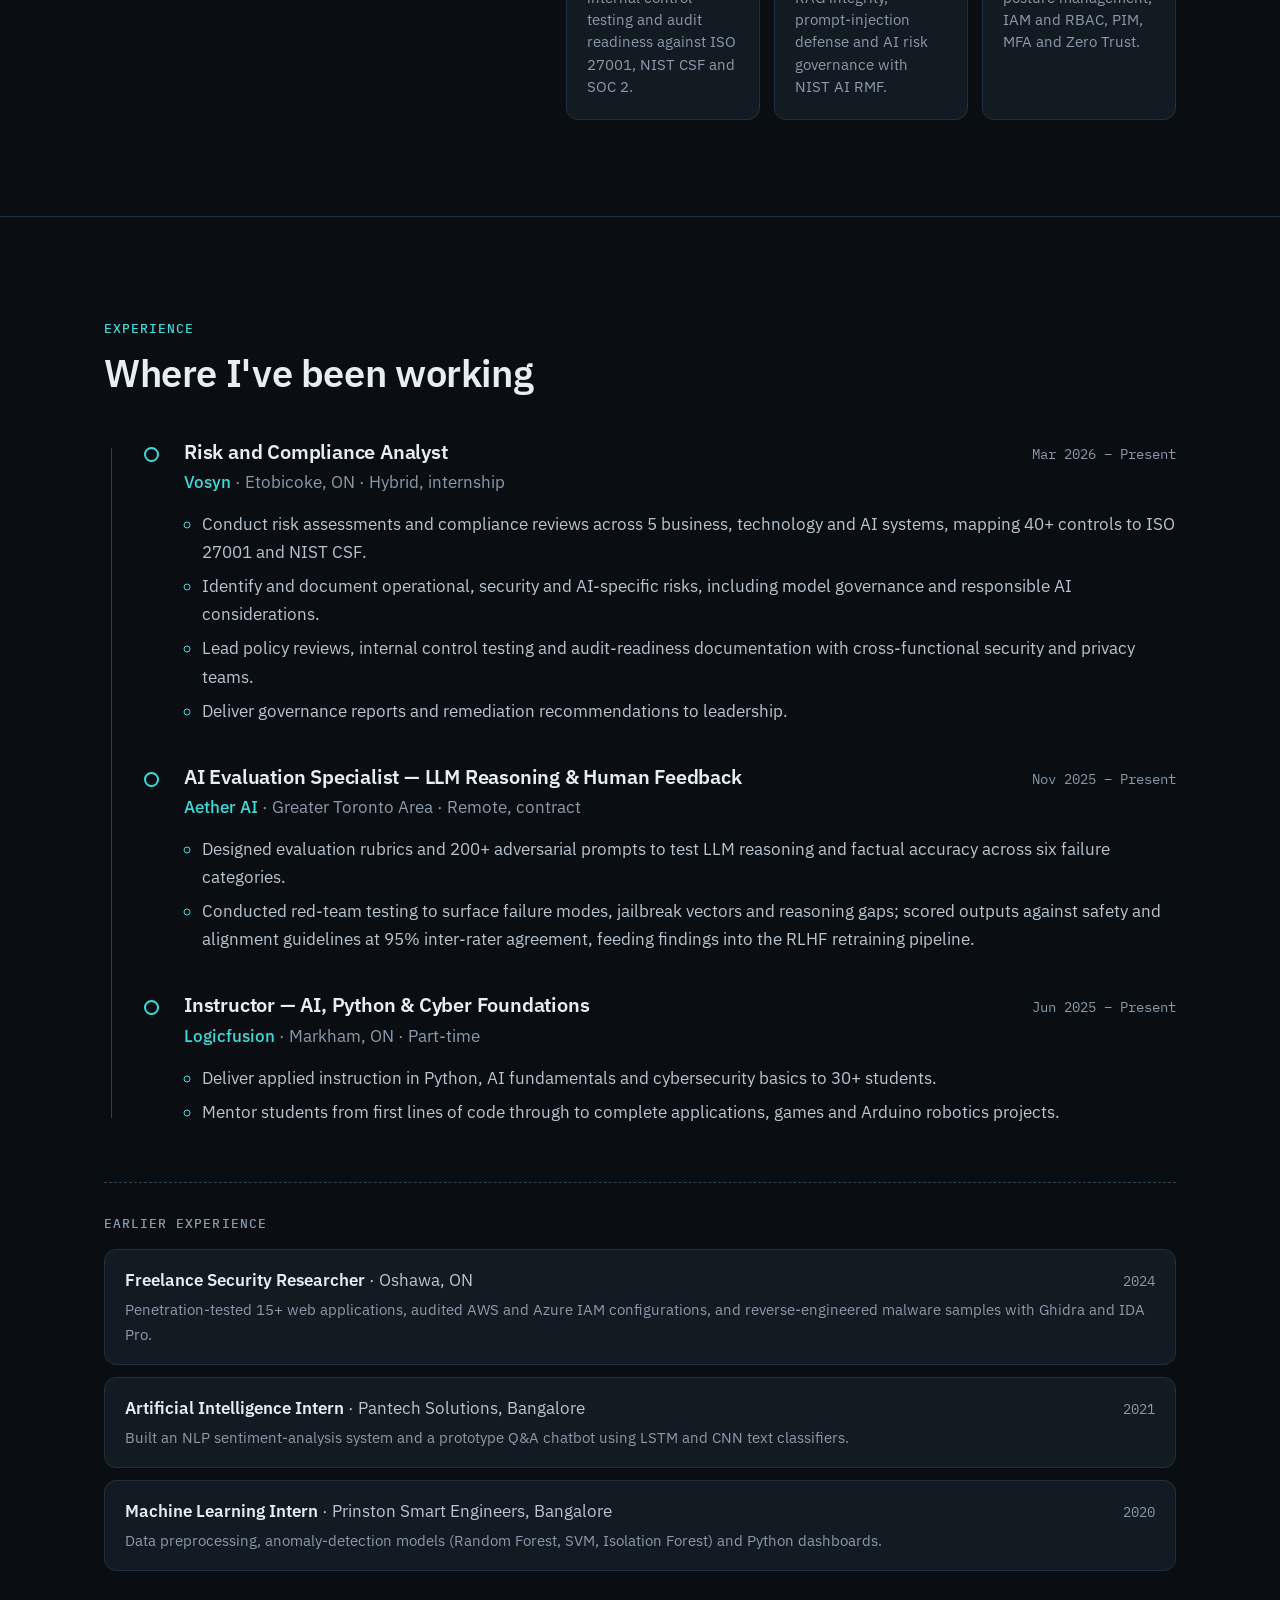
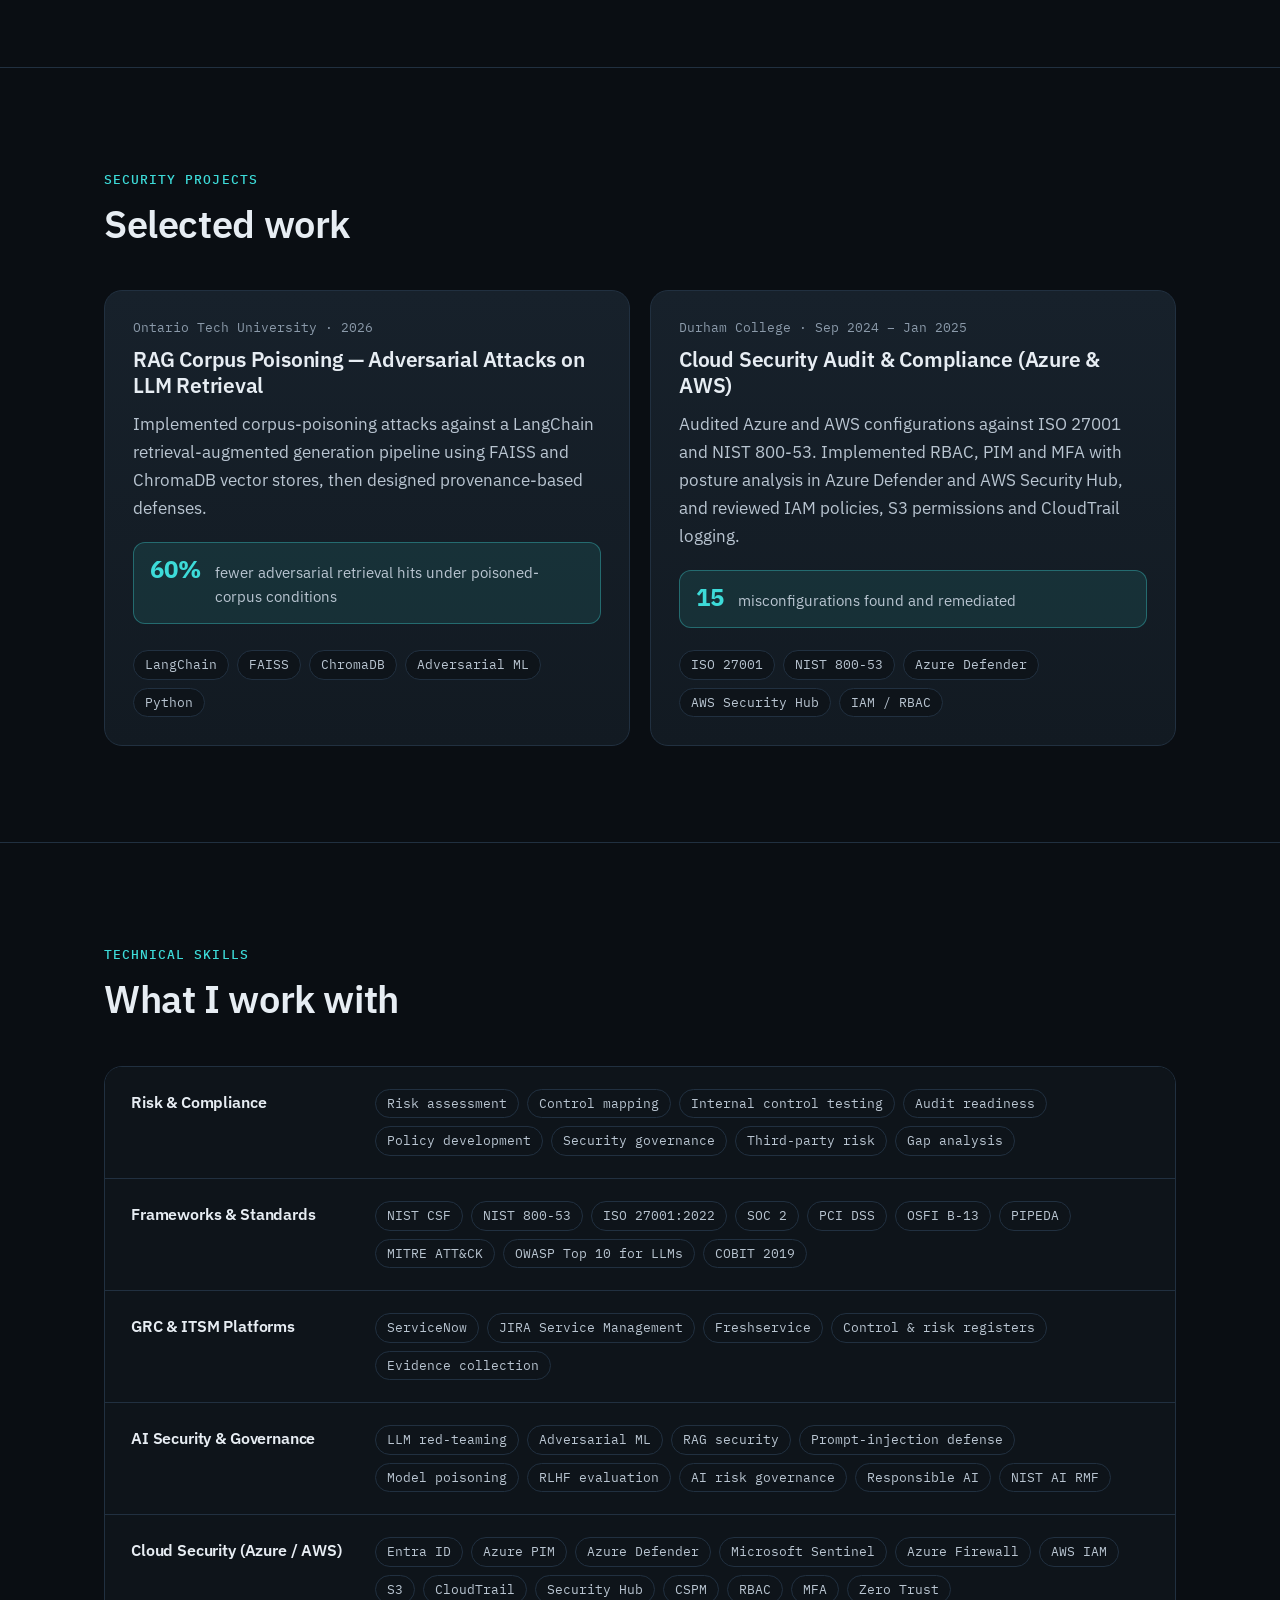
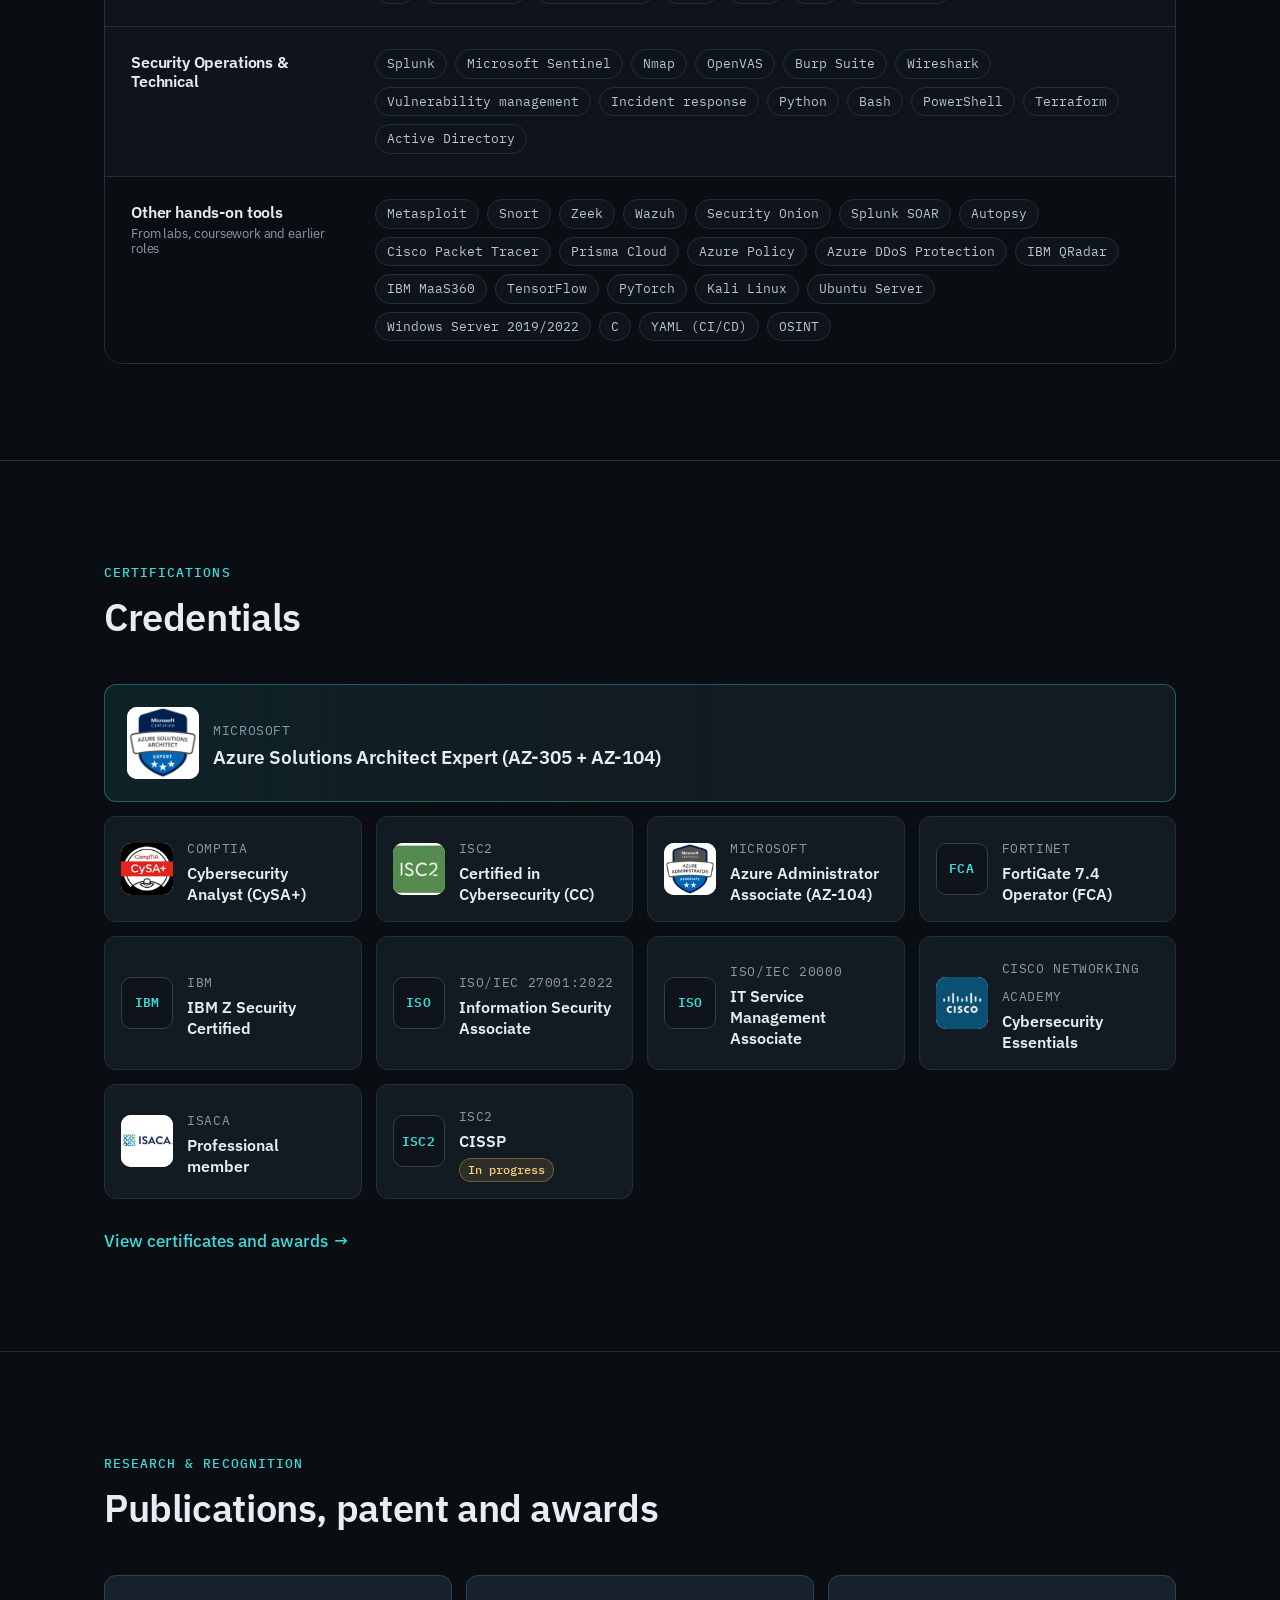
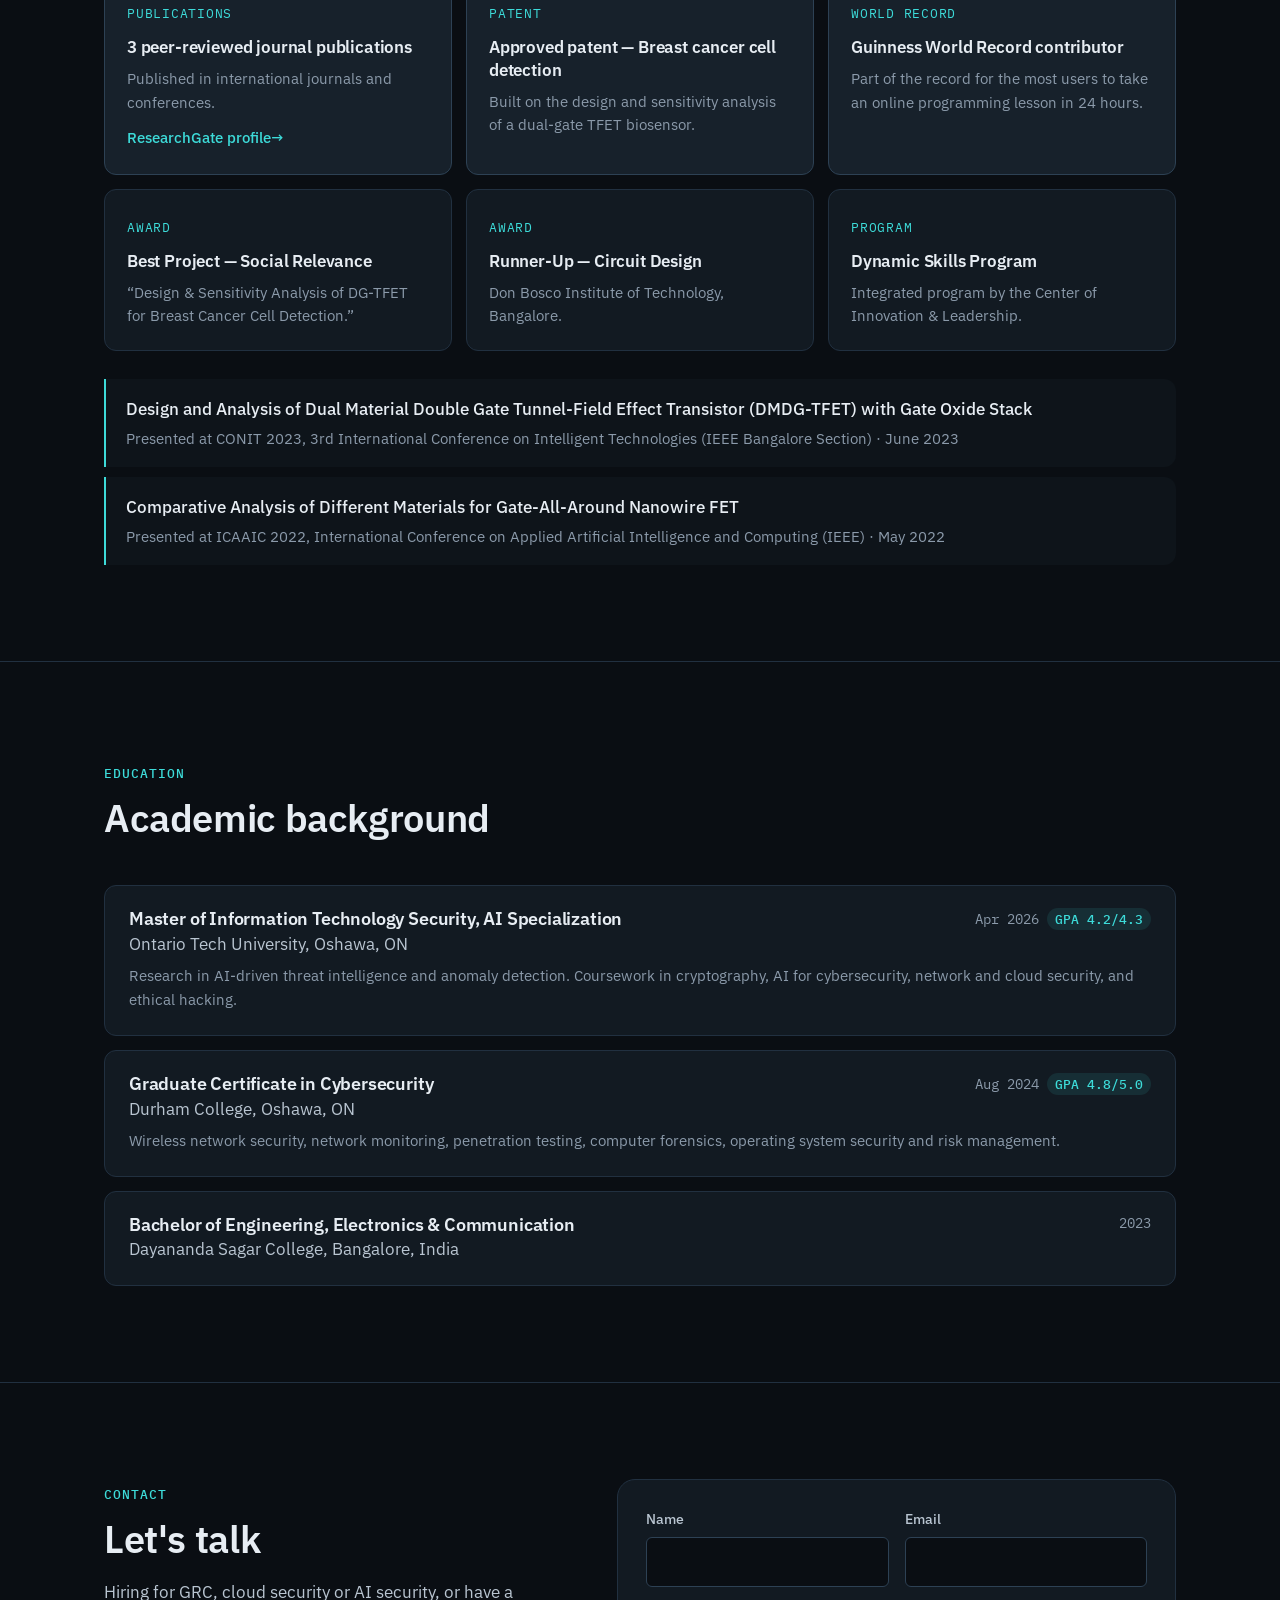
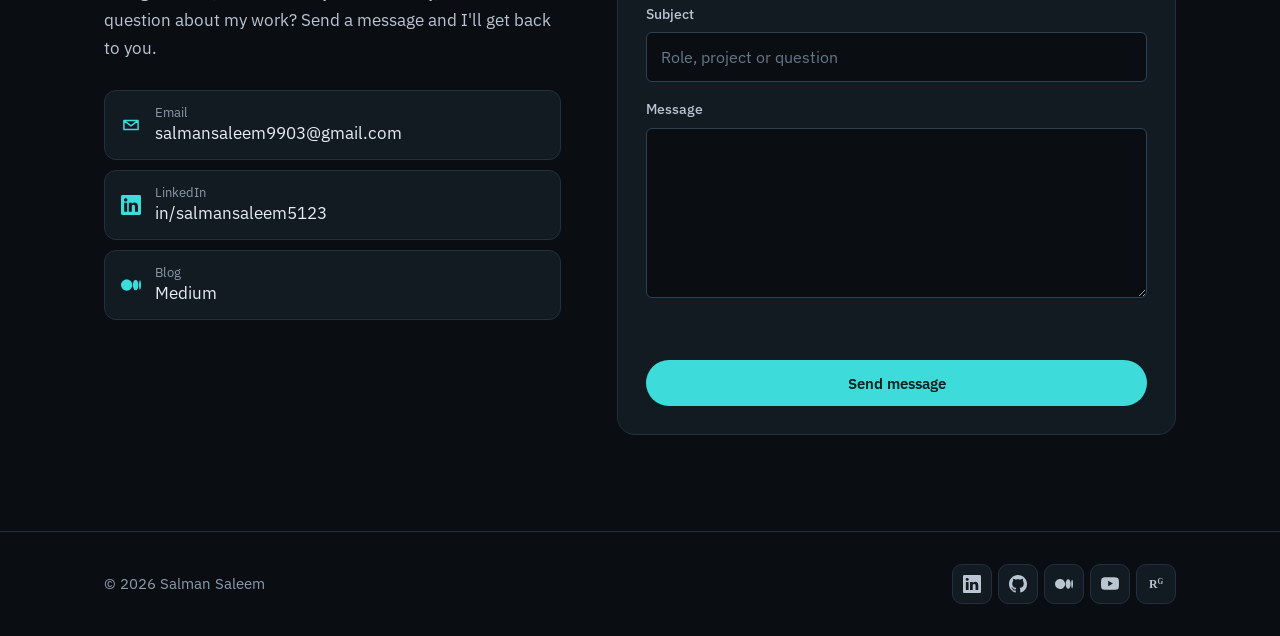
==== commit aaf7286d: "Redesign portfolio and update content from new résumé - Replace the BootstrapMade template with a ha" ====
--- a/index.html
+++ b/index.html
@@ -1,1143 +1,525 @@
 <!DOCTYPE html>
 <html lang="en">
-
 <head>
   <meta charset="utf-8">
-  <meta content="width=device-width, initial-scale=1.0" name="viewport">
-  <title>Salman Saleem | Portfolio</title>
-  <meta name="description" content="">
-  <meta name="keywords" content="">
-
-  <!-- Favicons -->
-  <link href="assets/img/favicon.png" rel="icon">
-  <link href="assets/img/apple-touch-icon.png" rel="apple-touch-icon">
-
-  <!-- Fonts -->
-  <link href="https://fonts.googleapis.com" rel="preconnect">
-  <link href="https://fonts.gstatic.com" rel="preconnect" crossorigin>
-  <link href="https://fonts.googleapis.com/css2?family=Roboto:ital,wght@0,100;0,300;0,400;0,500;0,700;0,900;1,100;1,300;1,400;1,500;1,700;1,900&family=Noto+Sans:ital,wght@0,100;0,200;0,300;0,400;0,500;0,600;0,700;0,800;0,900;1,100;1,200;1,300;1,400;1,500;1,600;1,700;1,800;1,900&family=Questrial:wght@400&display=swap" rel="stylesheet">
-
-  <!-- Vendor CSS Files -->
-  <link href="assets/vendor/bootstrap/css/bootstrap.min.css" rel="stylesheet">
-  <link href="assets/vendor/bootstrap-icons/bootstrap-icons.css" rel="stylesheet">
-  <link href="assets/vendor/aos/aos.css" rel="stylesheet">
-  <link href="assets/vendor/glightbox/css/glightbox.min.css" rel="stylesheet">
-  <link href="assets/vendor/swiper/swiper-bundle.min.css" rel="stylesheet">
-
-  <!-- Main CSS File -->
-  <link href="assets/css/main.css" rel="stylesheet">
-
-  <!-- Custom rotating cards-->
-  <link href="css/rotating-card.css" rel="stylesheet" />
-  <link href="https://netdna.bootstrapcdn.com/font-awesome/4.5.0/css/font-awesome.min.css" rel="stylesheet" />
-
-  <!-- =======================================================
-  * Template Name: EasyFolio
-  * Template URL: https://bootstrapmade.com/easyfolio-bootstrap-portfolio-template/
-  * Updated: Feb 21 2025 with Bootstrap v5.3.3
-  * Author: BootstrapMade.com
-  * License: https://bootstrapmade.com/license/
-  ======================================================== -->
-  <style>
-
-    .text-color-custom-dark{
-      color: #858689;
-    }
-    /* Apply dark mode to the entire website */
-/*.dark-mode {
-  background-color: #121212;
-  color: cyan;
-}*/
-
-/* Ensure sections inherit dark mode styles */
-/*.dark-mode .header,
-.dark-mode .footer,
-.dark-mode .hero,
-.dark-mode .about,
-.dark-mode .services,
-.dark-mode .contact,
-.dark-mode .portfolio,
-.dark-mode .resume {
-  background-color: #1a1a1a;
-  color: cyan;
-}*/
-
-/* Change links to cyan in dark mode */
-/*.dark-mode a {
-  color: cyan;
-}*/
-
-/* Adjust buttons in dark mode */
-/*.dark-mode .btn {
-  background: cyan;
-  color: #1a1a1a;
-  border: 1px solid cyan;
-}
-
-.dark-mode .btn:hover {
-  background: #1a1a1a;
-  color: cyan;
-}*/
-
-/* Navbar adjustments */
-/*.dark-mode .navmenu ul li a {
-  color: cyan !important;
-}
-*/
-/* Change dark mode button */
-/*.dark-mode-btn {
-  background: #1a1a1a;
-  color: cyan;
-  border: 1px solid cyan;
-  padding: 8px 15px;
-  cursor: pointer;
-  font-size: 14px;
-  border-radius: 5px;
-}
-
-.dark-mode-btn:hover {
-  background: cyan;
-  color: #1a1a1a;
-}
-
-  .dark-mode {
-    background-color: #121212;
-    color: cyan;
+  <meta name="viewport" content="width=device-width, initial-scale=1">
+  <title>Salman Saleem | Security Risk, Compliance &amp; AI Security</title>
+  <meta name="description" content="Salman Saleem is a Toronto-based security risk and compliance analyst working on ISO 27001, NIST CSF, cloud security and AI security, including LLM red-teaming and RAG integrity.">
+  <meta name="theme-color" content="#0a0e13">
+  <link rel="canonical" href="https://salmansaleem5123.github.io/portfolio/">
+
+  <meta property="og:type" content="website">
+  <meta property="og:title" content="Salman Saleem | Security Risk, Compliance &amp; AI Security">
+  <meta property="og:description" content="Risk and compliance analyst mapping controls to ISO 27001 and NIST CSF, with hands-on AI security work in LLM red-teaming and RAG integrity.">
+  <meta property="og:url" content="https://salmansaleem5123.github.io/portfolio/">
+  <meta property="og:image" content="https://salmansaleem5123.github.io/portfolio/assets/img/site/og-image.jpg">
+  <meta property="og:image:width" content="1200">
+  <meta property="og:image:height" content="630">
+  <meta name="twitter:card" content="summary_large_image">
+
+  <link rel="icon" href="assets/img/site/favicon.png">
+  <link rel="apple-touch-icon" href="assets/img/site/apple-touch-icon.png">
+
+  <link rel="preconnect" href="https://fonts.googleapis.com">
+  <link rel="preconnect" href="https://fonts.gstatic.com" crossorigin>
+  <link rel="stylesheet" href="https://fonts.googleapis.com/css2?family=IBM+Plex+Mono:wght@400;500;600&family=IBM+Plex+Sans:wght@400;500;600;700&display=swap">
+  <link rel="stylesheet" href="assets/css/site.css">
+  <script>document.documentElement.classList.add('js')</script>
+
+  <script type="application/ld+json">
+  {
+    "@context": "https://schema.org",
+    "@type": "Person",
+    "name": "Salman Saleem",
+    "jobTitle": "Security Risk and Compliance Analyst",
+    "address": { "@type": "PostalAddress", "addressLocality": "Toronto", "addressRegion": "ON", "addressCountry": "CA" },
+    "alumniOf": ["Ontario Tech University", "Durham College", "Dayananda Sagar College"],
+    "url": "https://salmansaleem5123.github.io/portfolio/",
+    "sameAs": [
+      "https://www.linkedin.com/in/salmansaleem5123/",
+      "https://github.com/salmansaleem5123",
+      "https://medium.com/@salmansaleem9903",
+      "https://www.researchgate.net/profile/Salman-Saleem-16"
+    ]
   }
-  .dark-mode .header, 
-  .dark-mode .footer {
-    background: #1a1a1a;
-    color: cyan;
-  }
-  .dark-mode .hero {
-    color: cyan;
-  }
-  .dark-mode-btn {
-    background: #1a1a1a;
-    color: cyan;
-    border: 1px solid cyan;
-    padding: 8px 15px;
-    cursor: pointer;
-    font-size: 14px;
-    border-radius: 5px;
-  }
-  .dark-mode-btn:hover {
-    background: cyan;
-    color: #1a1a1a;
-  }*/
-
-
-.Cert_icons_about{
-  width: 100px;
-  height: 100px;
-}
-.form-control::placeholder { 
-            color: grey;
-}
-input::placeholder {
-    color: grey !important;
-}
-textarea::placeholder {
-       color: grey !important;
-}
-
-
-
-/*changing text code*/
-     .text-animation span {
-        display: inline-block;
-        opacity: 0;
-        transition: opacity 0.5s ease-in-out;
-      }
-     .text-rotate-color {
-          color: #00ffee;
-        }
-      /* Centering elements on mobile */
-      /* Centering elements on mobile */
-      @media (max-width: 767.98px) {
-        .home-content h3{
-          text-align: center;
-        }
-        .social-icons, .btn-group {
-          justify-content: center;
-        }
-        h3.text-animation {
-          display: flex;
-          justify-content: center;
-          text-align: center;
-          margin-left:35px;
-        }
-        #changing-text{
-          margin-left: 15px;
-          color: var(--accent-color);
-        }
-        .text-rotate-color {
-          color: #00ffee;
-        }
-      }
-
-    .home-img{
-  border-radius: 50%;
-}
-.home-img img {
-  position: relative;
-  top: 3rem;
-  width: 32vw;
-  height: 32vw;
-  border-radius: 50%;
-  box-shadow: 0 0 25px var(--main-color);
-  cursor: pointer;
-  transition: 0.4s ease-in-out;
-}
-.home-img img:hover{
-  box-shadow: 0 0 25px var(--main-color),
-              0 0 50px var(--main-color),
-              0 0 100px var(--main-color);
-}
-    .service-details .content .features .feature-box {
-    background: var(--accent-color)!important;}
-
-    .btn-resume:hover {
-  color: #00D1FF!important;
-  border-color: #00D1FF!important;
-      background-color: None !important;
-}
-
-.btn-resume {
-  background-color: #00D1FF;
-  color: #0a0a0a !important; /* dark text on teal background */
-  box-shadow: 0 0 10px #00D1FF; /* subtle neon glow */
-}
-</style>
-  <!-- ✅ Your custom overrides -->
-<link href="css/style.css" rel="stylesheet">
+  </script>
 </head>
 
-<body class="index-page dark-background" >
-
-  <header id="header" class="header d-flex align-items-center sticky-top">
-    <div class="header-container container-fluid container-xl position-relative d-flex align-items-center justify-content-between">
-
-      <a href="index.html" class="logo d-flex align-items-center me-auto me-xl-0">
-        <!-- Uncomment the line below if you also wish to use an image logo -->
-        <!-- <img src="assets/img/logo.webp" alt=""> -->
-        <h1 class="sitename">Salman Saleem</h1>
+<body>
+  <!-- Icon sprite -->
+  <svg width="0" height="0" style="position:absolute" aria-hidden="true">
+    <symbol id="i-github" viewBox="0 0 16 16"><path d="M8 0C3.58 0 0 3.58 0 8c0 3.54 2.29 6.53 5.47 7.59.4.07.55-.17.55-.38 0-.19-.01-.82-.01-1.49-2.01.37-2.53-.49-2.69-.94-.09-.23-.48-.94-.82-1.13-.28-.15-.68-.52-.01-.53.63-.01 1.08.58 1.23.82.72 1.21 1.87.87 2.33.66.07-.52.28-.87.51-1.07-1.78-.2-3.64-.89-3.64-3.95 0-.87.31-1.59.82-2.15-.08-.2-.36-1.02.08-2.12 0 0 .67-.21 2.2.82.64-.18 1.32-.27 2-.27s1.36.09 2 .27c1.53-1.04 2.2-.82 2.2-.82.44 1.1.16 1.92.08 2.12.51.56.82 1.27.82 2.15 0 3.07-1.87 3.75-3.65 3.95.29.25.54.73.54 1.48 0 1.07-.01 1.93-.01 2.2 0 .21.15.46.55.38A8.01 8.01 0 0 0 16 8c0-4.42-3.58-8-8-8"/></symbol>
+    <symbol id="i-linkedin" viewBox="0 0 16 16"><path d="M0 1.146C0 .513.526 0 1.175 0h13.65C15.474 0 16 .513 16 1.146v13.708c0 .633-.526 1.146-1.175 1.146H1.175C.526 16 0 15.487 0 14.854zm4.943 12.248V6.169H2.542v7.225zm-1.2-8.212c.837 0 1.358-.554 1.358-1.248-.015-.709-.52-1.248-1.342-1.248S2.4 3.226 2.4 3.934c0 .694.521 1.248 1.327 1.248zm4.908 8.212V9.359c0-.216.016-.432.08-.586.173-.431.568-.878 1.232-.878.869 0 1.216.662 1.216 1.634v3.865h2.401V9.25c0-2.22-1.184-3.252-2.764-3.252-1.274 0-1.845.7-2.165 1.193v.025h-.016l.016-.025V6.169h-2.4c.03.678 0 7.225 0 7.225z"/></symbol>
+    <symbol id="i-youtube" viewBox="0 0 16 16"><path d="M8.051 1.999h.089c.822.003 4.987.033 6.11.335a2.01 2.01 0 0 1 1.415 1.42c.101.38.172.883.22 1.402l.01.104.022.26.008.104c.065.914.073 1.77.074 1.957v.075c-.001.194-.01 1.108-.082 2.06l-.008.105-.009.104c-.05.572-.124 1.14-.235 1.558a2.01 2.01 0 0 1-1.415 1.42c-1.16.312-5.569.334-6.18.335h-.142c-.309 0-1.587-.006-2.927-.052l-.17-.006-.087-.004-.171-.007-.171-.007c-1.11-.049-2.167-.128-2.654-.26a2.01 2.01 0 0 1-1.415-1.419c-.111-.417-.185-.986-.235-1.558L.09 9.82l-.008-.104A31 31 0 0 1 0 7.68v-.123c.002-.215.01-.958.064-1.778l.007-.103.003-.052.008-.104.022-.26.01-.104c.048-.519.119-1.023.22-1.402a2.01 2.01 0 0 1 1.415-1.42c.487-.13 1.544-.21 2.654-.26l.17-.007.172-.006.086-.003.171-.007A100 100 0 0 1 7.858 2zM6.4 5.209v4.818l4.157-2.408z"/></symbol>
+    <symbol id="i-medium" viewBox="0 0 16 16"><path d="M9.025 8c0 2.485-2.02 4.5-4.513 4.5A4.506 4.506 0 0 1 0 8c0-2.486 2.02-4.5 4.512-4.5A4.506 4.506 0 0 1 9.025 8m4.95 0c0 2.34-1.01 4.236-2.256 4.236S9.463 10.339 9.463 8c0-2.34 1.01-4.236 2.256-4.236S13.975 5.661 13.975 8M16 8c0 2.096-.355 3.795-.794 3.795-.438 0-.793-1.7-.793-3.795 0-2.096.355-3.795.794-3.795.438 0 .793 1.699.793 3.795"/></symbol>
+    <symbol id="i-rg" viewBox="0 0 16 16"><text x="8" y="11.6" text-anchor="middle" font-family="Georgia, serif" font-size="10.5" font-weight="700">R<tspan font-size="6.5" dy="-4">G</tspan></text></symbol>
+    <symbol id="i-mail" viewBox="0 0 24 24"><path fill="none" stroke="currentColor" stroke-width="1.8" stroke-linecap="round" stroke-linejoin="round" d="M3.5 6.5h17v11h-17zM4 7l8 6 8-6"/></symbol>
+    <symbol id="i-download" viewBox="0 0 24 24"><path fill="none" stroke="currentColor" stroke-width="2" stroke-linecap="round" stroke-linejoin="round" d="M12 4v11m0 0-4.5-4.5M12 15l4.5-4.5M5 19.5h14"/></symbol>
+    <symbol id="i-shield" viewBox="0 0 24 24"><path fill="none" stroke="currentColor" stroke-width="1.8" stroke-linejoin="round" d="M12 3 4.5 6v5.5c0 4.6 3.1 8.1 7.5 9.5 4.4-1.4 7.5-4.9 7.5-9.5V6z"/><path fill="none" stroke="currentColor" stroke-width="1.8" stroke-linecap="round" stroke-linejoin="round" d="m8.8 12 2.2 2.2 4.3-4.4"/></symbol>
+    <symbol id="i-ai" viewBox="0 0 24 24"><g fill="none" stroke="currentColor" stroke-width="1.8" stroke-linecap="round" stroke-linejoin="round"><rect x="6.5" y="6.5" width="11" height="11" rx="2"/><path d="M9.5 3v3.5M14.5 3v3.5M9.5 17.5V21M14.5 17.5V21M3 9.5h3.5M3 14.5h3.5M17.5 9.5H21M17.5 14.5H21"/><path d="m10 14.5 2-5 2 5M10.6 13h2.8"/></g></symbol>
+    <symbol id="i-cloud" viewBox="0 0 24 24"><path fill="none" stroke="currentColor" stroke-width="1.8" stroke-linejoin="round" d="M7 18.5h10.5a4 4 0 0 0 .4-8 6 6 0 0 0-11.5 1.6A3.3 3.3 0 0 0 7 18.5z"/><path fill="none" stroke="currentColor" stroke-width="1.8" stroke-linecap="round" stroke-linejoin="round" d="M12 11.5v4M10.3 13.2h3.4"/></symbol>
+  </svg>
+
+  <a class="skip-link" href="#main">Skip to content</a>
+
+  <header class="site-header">
+    <div class="container header-inner">
+      <a class="brand" href="#top" aria-label="Salman Saleem, back to top">
+        <span class="brand-mark" aria-hidden="true">SS</span>
+        <span>Salman Saleem</span>
       </a>
 
-      <nav id="navmenu" class="navmenu">
-        <ul>
-          <li><a href="#hero" class="active">Home</a></li>
+      <button class="nav-toggle" type="button" aria-controls="site-nav" aria-expanded="false">
+        <span class="bar" aria-hidden="true"></span>
+        <span class="visually-hidden">Menu</span>
+      </button>
+
+      <nav class="nav" id="site-nav" aria-label="Main">
+        <ul class="nav-list">
           <li><a href="#about">About</a></li>
-          <li><a href="#resume">Resume</a></li>
-          <li><a href="https://medium.com/@salmansaleem9903">Blog</a></li>
-          <!--<li><a href="#Trophies">Certifications</a></li>-->
-          <!--<li class="dropdown"><a href="#"><span>Dropdown</span> <i class="bi bi-chevron-down toggle-dropdown"></i></a>
-            <ul>
-              <li><a href="#">Dropdown 1</a></li>
-              <li class="dropdown"><a href="#"><span>Deep Dropdown</span> <i class="bi bi-chevron-down toggle-dropdown"></i></a>
-                <ul>
-                  <li><a href="#">Deep Dropdown 1</a></li>
-                  <li><a href="#">Deep Dropdown 2</a></li>
-                  <li><a href="#">Deep Dropdown 3</a></li>
-                  <li><a href="#">Deep Dropdown 4</a></li>
-                  <li><a href="#">Deep Dropdown 5</a></li>
-                </ul>
-              </li>
-              <li><a href="#">Dropdown 2</a></li>
-              <li><a href="#">Dropdown 3</a></li>
-              <li><a href="#">Dropdown 4</a></li>
-            </ul>
-          </li>-->
-          <li><a href="certifications.html">Certifications</a></li>
-          <li><a href="#contact">Let's Talk</a></li>
+          <li><a href="#experience">Experience</a></li>
+          <li><a href="#projects">Projects</a></li>
+          <li><a href="#skills">Skills</a></li>
+          <li><a href="#certifications">Certifications</a></li>
+          <li><a href="#research">Research</a></li>
+          <li><a href="#contact">Contact</a></li>
+          <li class="nav-resume"><a href="assets/Salman-Saleem-Resume.pdf" target="_blank" rel="noopener">Download résumé</a></li>
         </ul>
-        <svg xmlns="http://www.w3.org/2000/svg" width="16" height="16" fill="currentColor" class="mobile-nav-toggle d-xl-none bi bi-list" viewBox="0 0 16 16">
-          <path fill-rule="evenodd" d="M2.5 12a.5.5 0 0 1 .5-.5h10a.5.5 0 0 1 0 1H3a.5.5 0 0 1-.5-.5m0-4a.5.5 0 0 1 .5-.5h10a.5.5 0 0 1 0 1H3a.5.5 0 0 1-.5-.5m0-4a.5.5 0 0 1 .5-.5h10a.5.5 0 0 1 0 1H3a.5.5 0 0 1-.5-.5"/>
-        </svg>
       </nav>
-      <!--<button id="darkModeToggle" class="dark-mode-btn">🌙</button>-->
-
-      <div class="header-social-links d-flex justify-content-center">
-        <!--<a href="#" class="twitter">
-             <svg xmlns="http://www.w3.org/2000/svg" width="16" height="16" fill="currentColor" class="bi bi-twitter" viewBox="0 0 16 16">
-                <path d="M5.026 15c6.038 0 9.341-5.003 9.341-9.334q.002-.211-.006-.422A6.7 6.7 0 0 0 16 3.542a6.7 6.7 0 0 1-1.889.518 3.3 3.3 0 0 0 1.447-1.817 6.5 6.5 0 0 1-2.087.793A3.286 3.286 0 0 0 7.875 6.03a9.32 9.32 0 0 1-6.767-3.429 3.29 3.29 0 0 0 1.018 4.382A3.3 3.3 0 0 1 .64 6.575v.045a3.29 3.29 0 0 0 2.632 3.218 3.2 3.2 0 0 1-.865.115 3 3 0 0 1-.614-.057 3.28 3.28 0 0 0 3.067 2.277A6.6 6.6 0 0 1 .78 13.58a6 6 0 0 1-.78-.045A9.34 9.34 0 0 0 5.026 15"/>
-            </svg>
-        </a>-->
-        <a href="https://github.com/salmansaleem5123" class="github">
-          <svg xmlns="http://www.w3.org/2000/svg" width="16" height="16" fill="currentColor" class="bi bi-github" viewBox="0 0 16 16">
-            <path d="M8 0C3.58 0 0 3.58 0 8c0 3.54 2.29 6.53 5.47 7.59.4.07.55-.17.55-.38 0-.19-.01-.82-.01-1.49-2.01.37-2.53-.49-2.69-.94-.09-.23-.48-.94-.82-1.13-.28-.15-.68-.52-.01-.53.63-.01 1.08.58 1.23.82.72 1.21 1.87.87 2.33.66.07-.52.28-.87.51-1.07-1.78-.2-3.64-.89-3.64-3.95 0-.87.31-1.59.82-2.15-.08-.2-.36-1.02.08-2.12 0 0 .67-.21 2.2.82.64-.18 1.32-.27 2-.27s1.36.09 2 .27c1.53-1.04 2.2-.82 2.2-.82.44 1.1.16 1.92.08 2.12.51.56.82 1.27.82 2.15 0 3.07-1.87 3.75-3.65 3.95.29.25.54.73.54 1.48 0 1.07-.01 1.93-.01 2.2 0 .21.15.46.55.38A8.01 8.01 0 0 0 16 8c0-4.42-3.58-8-8-8"/>
-          </svg>
-        </a>
-        <a href="https://www.linkedin.com/in/salmansaleem5123/" class="linkedin">
-          <svg xmlns="http://www.w3.org/2000/svg" width="16" height="16" fill="currentColor" class="bi bi-linkedin" viewBox="0 0 16 16">
-            <path d="M0 1.146C0 .513.526 0 1.175 0h13.65C15.474 0 16 .513 16 1.146v13.708c0 .633-.526 1.146-1.175 1.146H1.175C.526 16 0 15.487 0 14.854zm4.943 12.248V6.169H2.542v7.225zm-1.2-8.212c.837 0 1.358-.554 1.358-1.248-.015-.709-.52-1.248-1.342-1.248S2.4 3.226 2.4 3.934c0 .694.521 1.248 1.327 1.248zm4.908 8.212V9.359c0-.216.016-.432.08-.586.173-.431.568-.878 1.232-.878.869 0 1.216.662 1.216 1.634v3.865h2.401V9.25c0-2.22-1.184-3.252-2.764-3.252-1.274 0-1.845.7-2.165 1.193v.025h-.016l.016-.025V6.169h-2.4c.03.678 0 7.225 0 7.225z"/>
-          </svg>   
-        </a>
-        <a href="https://www.youtube.com/@salmansaleem3989" class="youtube">
-          <svg xmlns="http://www.w3.org/2000/svg" width="16" height="16" fill="currentColor" class="bi bi-youtube" viewBox="0 0 16 16">
-              <path d="M8.051 1.999h.089c.822.003 4.987.033 6.11.335a2.01 2.01 0 0 1 1.415 1.42c.101.38.172.883.22 1.402l.01.104.022.26.008.104c.065.914.073 1.77.074 1.957v.075c-.001.194-.01 1.108-.082 2.06l-.008.105-.009.104c-.05.572-.124 1.14-.235 1.558a2.01 2.01 0 0 1-1.415 1.42c-1.16.312-5.569.334-6.18.335h-.142c-.309 0-1.587-.006-2.927-.052l-.17-.006-.087-.004-.171-.007-.171-.007c-1.11-.049-2.167-.128-2.654-.26a2.01 2.01 0 0 1-1.415-1.419c-.111-.417-.185-.986-.235-1.558L.09 9.82l-.008-.104A31 31 0 0 1 0 7.68v-.123c.002-.215.01-.958.064-1.778l.007-.103.003-.052.008-.104.022-.26.01-.104c.048-.519.119-1.023.22-1.402a2.01 2.01 0 0 1 1.415-1.42c.487-.13 1.544-.21 2.654-.26l.17-.007.172-.006.086-.003.171-.007A100 100 0 0 1 7.858 2zM6.4 5.209v4.818l4.157-2.408z"/>
-          </svg>
-        </a>
-        <a href="https://medium.com/@salmansaleem9903" class="medium">
-          <svg xmlns="http://www.w3.org/2000/svg" width="16" height="16" fill="currentColor" class="bi bi-medium" viewBox="0 0 16 16">
-  <path d="M9.025 8c0 2.485-2.02 4.5-4.513 4.5A4.506 4.506 0 0 1 0 8c0-2.486 2.02-4.5 4.512-4.5A4.506 4.506 0 0 1 9.025 8m4.95 0c0 2.34-1.01 4.236-2.256 4.236S9.463 10.339 9.463 8c0-2.34 1.01-4.236 2.256-4.236S13.975 5.661 13.975 8M16 8c0 2.096-.355 3.795-.794 3.795-.438 0-.793-1.7-.793-3.795 0-2.096.355-3.795.794-3.795.438 0 .793 1.699.793 3.795"/>
-</svg>
-        </a>
-        <a href="https://www.researchgate.net/profile/Salman-Saleem-16?ev=hdr_xprf" class="researchgate">
-          <svg role="img" viewBox="0 0 16 16" xmlns="http://www.w3.org/2000/svg" id="Researchgate--Streamline-Simple-Icons" height="16" width="16">
-  <path d="M13.057333333333332 0c-0.5453333333333332 0 -1.0053333333333332 0.12666666666666665 -1.382 0.3766666666666666 -0.3753333333333333 0.2513333333333333 -0.6466666666666666 0.624 -0.8086666666666666 1.1199999999999999a2.1286666666666667 2.1286666666666667 0 0 0 -0.07466666666666666 0.29133333333333333 5.576666666666666 5.576666666666666 0 0 0 -0.052 0.35333333333333333 6 6 0 0 0 -0.03333333333333333 0.48466666666666663c-0.006666666666666666 0.18799999999999997 -0.008666666666666666 0.414 -0.008666666666666666 0.6773333333333333a20.74733333333333 20.748666666666665 0 0 0 0.009333333333333332 0.6779999999999999 6 6 0 0 0 0.03333333333333333 0.48466666666666663 5.297333333333333 5.297333333333333 0 0 0 0.05133333333333333 0.35333333333333333h-0.003333333333333333a2.2226666666666666 2.2226666666666666 0 0 0 0.07533333333333334 0.292c0.16333333333333333 0.4953333333333333 0.43333333333333335 0.8686666666666666 0.8093333333333332 1.1199999999999999 0.3766666666666666 0.25066666666666665 0.8373333333333333 0.37599999999999995 1.3833333333333333 0.37599999999999995 0.5333333333333333 0 1.024 -0.142 1.4033333333333333 -0.40199999999999997 0.37999999999999995 -0.26 0.6266666666666666 -0.6106666666666667 0.7833333333333333 -1.0999999999999999 0.050666666666666665 -0.15666666666666665 0.09 -0.372 0.118 -0.62a7.266666666666667 7.266666666666667 0 0 0 0.028666666666666663 -0.8046666666666666v-0.5466666666666666c0 -0.06333333333333332 -0.03133333333333333 -0.09466666666666665 -0.09333333333333334 -0.09466666666666665h-2.0426666666666664c-0.06266666666666666 0 -0.09333333333333334 0.03133333333333333 -0.09333333333333334 0.09399999999999999v0.6373333333333333c0 0.06266666666666666 0.030666666666666665 0.09333333333333334 0.09333333333333334 0.09333333333333334h1.1106666666666665c0.03733333333333333 0 0.056 0.019999999999999997 0.056 0.057333333333333326 0 0.24 0 0.41333333333333333 -0.023999999999999997 0.5766666666666667 -0.025333333333333333 0.16266666666666665 -0.06666666666666667 0.298 -0.09799999999999999 0.40399999999999997 -0.072 0.25666666666666665 -0.23199999999999998 0.44266666666666665 -0.42533333333333334 0.584 -0.1933333333333333 0.1413333333333333 -0.492 0.2333333333333333 -0.8180000000000001 0.2333333333333333 -0.36333333333333334 0 -0.6006666666666667 -0.09999999999999999 -0.8066666666666666 -0.2353333333333333 -0.204 -0.13533333333333333 -0.3446666666666667 -0.30266666666666664 -0.44666666666666666 -0.61a2.0906666666666665 2.0906666666666665 0 0 1 -0.09799999999999999 -0.508 11.577333333333332 11.578 0 0 1 -0.02266666666666667 -0.43733333333333335c-0.006666666666666666 -0.17333333333333334 -0.009333333333333332 -0.3813333333333333 -0.009333333333333332 -0.6259999999999999a17.600666666666665 17.601999999999997 0 0 1 0.009333333333333332 -0.6253333333333333 10.547333333333333 10.547999999999998 0 0 1 0.023333333333333334 -0.43733333333333335 2.1266666666666665 2.1266666666666665 0 0 1 0.09866666666666665 -0.5066666666666666 1.2599999999999998 1.2599999999999998 0 0 1 0.49466666666666664 -0.6733333333333333c0.2293333333333333 -0.16266666666666665 0.3953333333333333 -0.23466666666666663 0.758 -0.23466666666666663 0.33866666666666667 0 0.5433333333333332 0.064 0.7626666666666666 0.20199999999999999 0.22 0.13799999999999998 0.352 0.32799999999999996 0.5093333333333333 0.6166666666666667 0.03133333333333333 0.06266666666666666 0.074 0.07866666666666666 0.132 0.04666666666666667l0.696 -0.2866666666666666c0.049999999999999996 -0.032 0.06 -0.07666666666666666 0.028 -0.13266666666666665a2.3659999999999997 2.3659999999999997 0 0 0 -0.31066666666666665 -0.49466666666666664 2 2 0 0 0 -0.45266666666666666 -0.4046666666666666 2.208666666666667 2.208666666666667 0 0 0 -0.602 -0.2733333333333333A2.7119999999999997 2.7119999999999997 0 0 0 13.057333333333332 0zM5.478 3.8906666666666667c-1.1266666666666665 0 -2.024 0.057333333333333326 -2.8646666666666665 0.057333333333333326 -0.7639999999999999 0 -1.5273333333333332 0 -2.0046666666666666 -0.019333333333333334v0.5539999999999999l0.7253333333333334 0.13333333333333333c0.496 0.09599999999999999 0.7826666666666666 0.3253333333333333 0.7826666666666666 1.5093333333333332v7.525333333333333c0 1.1846666666666665 -0.2866666666666666 1.4133333333333333 -0.7826666666666666 1.5086666666666666l-0.7253333333333334 0.13333333333333333v0.5546666666666666c0.5153333333333333 -0.019333333333333334 1.4133333333333333 -0.057333333333333326 2.3099999999999996 -0.057333333333333326 0.86 0 1.9673333333333334 0.038 2.4446666666666665 0.057333333333333326v-0.5539999999999999l-0.9933333333333333 -0.13333333333333333c-0.5153333333333333 -0.07666666666666666 -0.7826666666666666 -0.32466666666666666 -0.7826666666666666 -1.5093333333333332v-3.189333333333333c0.4586666666666666 0.038 0.86 0.038 1.4706666666666666 0.038 1.1653333333333333 2.082 2.2733333333333334 3.648 2.9033333333333333 4.373333333333333 0.5733333333333333 0.688 1.4513333333333334 1.1273333333333333 2.559333333333333 1.1273333333333333 0.32466666666666666 0 0.6686666666666665 -0.057333333333333326 0.8786666666666667 -0.15333333333333332v-0.496c-0.6873333333333332 0 -1.3753333333333333 -0.4773333333333333 -1.8719999999999999 -1.012 -0.84 -0.9173333333333332 -1.9666666666666668 -2.388 -2.9033333333333333 -4.049333333333333 1.5466666666666664 -0.36333333333333334 2.6933333333333334 -1.8146666666666667 2.6933333333333334 -3.2666666666666666 0 -2.1386666666666665 -1.6613333333333333 -3.132 -3.8386666666666667 -3.132zm-0.3433333333333333 0.86c1.604 0 2.559333333333333 0.84 2.559333333333333 2.368 0 1.5086666666666666 -1.0313333333333332 2.521333333333333 -2.7313333333333336 2.521333333333333 -0.6493333333333333 0 -0.9359999999999999 -0.019999999999999997 -1.3753333333333333 -0.057333333333333326v-4.793333333333333c0.44 -0.03933333333333333 1.0313333333333332 -0.03933333333333333 1.5466666666666664 -0.03933333333333333z" fill="#a8a8a8" stroke-width="0.6667"></path>
-</svg>
-        </a>
-        <!--<a href="#" class="instagram">
-          <svg xmlns="http://www.w3.org/2000/svg" width="16" height="16" fill="currentColor" class="bi bi-instagram" viewBox="0 0 16 16">
-            <path d="M8 0C5.829 0 5.556.01 4.703.048 3.85.088 3.269.222 2.76.42a3.9 3.9 0 0 0-1.417.923A3.9 3.9 0 0 0 .42 2.76C.222 3.268.087 3.85.048 4.7.01 5.555 0 5.827 0 8.001c0 2.172.01 2.444.048 3.297.04.852.174 1.433.372 1.942.205.526.478.972.923 1.417.444.445.89.719 1.416.923.51.198 1.09.333 1.942.372C5.555 15.99 5.827 16 8 16s2.444-.01 3.298-.048c.851-.04 1.434-.174 1.943-.372a3.9 3.9 0 0 0 1.416-.923c.445-.445.718-.891.923-1.417.197-.509.332-1.09.372-1.942C15.99 10.445 16 10.173 16 8s-.01-2.445-.048-3.299c-.04-.851-.175-1.433-.372-1.941a3.9 3.9 0 0 0-.923-1.417A3.9 3.9 0 0 0 13.24.42c-.51-.198-1.092-.333-1.943-.372C10.443.01 10.172 0 7.998 0zm-.717 1.442h.718c2.136 0 2.389.007 3.232.046.78.035 1.204.166 1.486.275.373.145.64.319.92.599s.453.546.598.92c.11.281.24.705.275 1.485.039.843.047 1.096.047 3.231s-.008 2.389-.047 3.232c-.035.78-.166 1.203-.275 1.485a2.5 2.5 0 0 1-.599.919c-.28.28-.546.453-.92.598-.28.11-.704.24-1.485.276-.843.038-1.096.047-3.232.047s-2.39-.009-3.233-.047c-.78-.036-1.203-.166-1.485-.276a2.5 2.5 0 0 1-.92-.598 2.5 2.5 0 0 1-.6-.92c-.109-.281-.24-.705-.275-1.485-.038-.843-.046-1.096-.046-3.233s.008-2.388.046-3.231c.036-.78.166-1.204.276-1.486.145-.373.319-.64.599-.92s.546-.453.92-.598c.282-.11.705-.24 1.485-.276.738-.034 1.024-.044 2.515-.045zm4.988 1.328a.96.96 0 1 0 0 1.92.96.96 0 0 0 0-1.92m-4.27 1.122a4.109 4.109 0 1 0 0 8.217 4.109 4.109 0 0 0 0-8.217m0 1.441a2.667 2.667 0 1 1 0 5.334 2.667 2.667 0 0 1 0-5.334"/>
-          </svg>
-        </a>
-        <a href="#" class="facebook">
-          <svg xmlns="http://www.w3.org/2000/svg" width="16" height="16" fill="currentColor" class="bi bi-facebook" viewBox="0 0 16 16">
-            <path d="M16 8.049c0-4.446-3.582-8.05-8-8.05C3.58 0-.002 3.603-.002 8.05c0 4.017 2.926 7.347 6.75 7.951v-5.625h-2.03V8.05H6.75V6.275c0-2.017 1.195-3.131 3.022-3.131.876 0 1.791.157 1.791.157v1.98h-1.009c-.993 0-1.303.621-1.303 1.258v1.51h2.218l-.354 2.326H9.25V16c3.824-.604 6.75-3.934 6.75-7.951"/>
-          </svg>
-        </a>-->
-       
-      </div>
-
+      <a class="btn btn-primary btn-sm header-cta" href="assets/Salman-Saleem-Resume.pdf" target="_blank" rel="noopener">Résumé</a>
     </div>
   </header>
 
-  <main class="main">
-
-    <!-- Hero Section -->
-    <section id="hero" class="hero section"  style="padding-top:80px">
-
-      <div class="container" data-aos="fade-up" data-aos-delay="100">
-
-        <div class="row align-items-center content">
-          <div class="col-lg-6" data-aos="fade-up" data-aos-delay="200">
-            <!-- <h2 style="color: #00D1FF">Crafting Digital Experiences with Security</h2>
-            <span style="color: #FF00D6"> within Cloud and AI</span> -->
-            <h1>Hi !! It's <span>Salman</span></h1>
-            <h3 class="text-animation">I'm a <br><span id="changing-text" class="text-md-start text-rotate-color"></span></h3>
-            <p class="lead justify-content-center" style="text-align: justify;">I design and implement intelligent security solutions that leverage machine learning, cloud-native defense, and automation to detect, prevent, and respond to evolving cyber threats in real time. My focus is on building scalable, resilient, and trustworthy systems that safeguard digital assets and enable secure innovation.</p>
-            <div class="cta-buttons" data-aos="fade-up" data-aos-delay="300">
-              <a href="https://medium.com/@salmansaleem9903" class="btn btn-primary">View My Blog</a>
-              <a href="#contact" class="btn btn-outline">Let's Connect</a>
-            </div>
-            <div class="hero-stats" data-aos="fade-up" data-aos-delay="400">
-              <div class="stat-item">
-                <span class="stat-number">2+</span>
-                <span class="stat-label">Years Experience</span>
-              </div>
-              <div class="stat-item">
-                <span class="stat-number">1</span>
-                <span class="stat-label">Patent Approved</span>
-              </div>
-              <div class="stat-item">
-                <span class="stat-number">5+</span>
-                <span class="stat-label">Research Papers Published</span>
-              </div>
-            </div>
-          </div>
-
-          <!--<div class="col-lg-6">
-            <div class="hero-image frame">
-              <img src="assets/img/profile/sal_pho1.png" alt="Portfolio Hero Image" class="img-fluid" data-aos="zoom-out" data-aos-delay="300" style="height: 480px;">
-              <div class="shape-1"></div>
-              <div class="shape-2"></div>
-            </div>
-          </div>-->
-          
-           <div class="col-lg-6 col-md-6 hero-image home-img text-center mb-4 mb-md-0">
-             <img src="assets/img/linkedin-photo.jpg" 
-                   alt="Salman Saleem - Cybersecurity Analyst" 
-                   class="img-fluid hero-headshot rounded-circle" 
-                   data-aos="zoom-out" 
-                   data-aos-delay="300" 
-             <div class="shape-1"></div>
-             <div class="shape-2"></div>
-           </div>
-          
-        </div>
-      </div>
-
-    </section><!-- /Hero Section -->
-
-    <!-- About Section -->
-    <section id="about" class="about section dark-background">
-
-      <!-- Section Title -->
-      <div class="container section-title" data-aos="fade-up">
-        <h2>About</h2>
-        <div class="title-shape">
-          <svg viewBox="0 0 200 20" xmlns="http://www.w3.org/2000/svg">
-            <path d="M 0,10 C 40,0 60,20 100,10 C 140,0 160,20 200,10" fill="none" stroke="currentColor" stroke-width="2"></path>
-          </svg>
-        </div>
-        <p></p>
-      </div><!-- End Section Title -->
-
-      <div class="container" data-aos="fade-up" data-aos-delay="100">
-
-        <div class="row align-items-center">
-
-          <div class="col-lg-6 position-relative" data-aos="fade-right" data-aos-delay="200">
-                <div class="about-image">
-                  <img src="assets/img/salman_photo01_new.jpg" alt="Profile Image" class="img-fluid rounded-4">
-                </div>
-              </div><!--end of about img -->
-
-          <div class="col-lg-6" data-aos="fade-left" data-aos-delay="300">
-            <div class="about-content">
-              <span class="subtitle">About Me</span>
-
-              <h2 style="color: #00D1FF">Security Analyst &amp; <span style="color: #FF00D6">Network Defender</span></h2>
-
-              <!--<p class="lead mb-4">Cybersecurity Analyst with expertise in network security, penetration testing, risk assessment, and cloud security. </p>
-
-              -->
-              <p class="lead mb-4">I'm Salman Saleem, a passionate Master’s in IT Security student specializing in Artificial Intelligence. My academic and professional journey has transitioned from Electronics and Communication Technology to the dynamic world of Cybersecurity, where I aim to safeguard digital ecosystems with cutting-edge AI-driven security solutions.</p>
-              <!--<p class="mb-4">Strong background in incident response, security policies, and AI-driven threat intelligence.</p>-->
-              <p class="mb-4">Cybersecurity Analyst || Azure Solutions Architect Expert || CySA+|| ISC2 Candidate|| Azure Admin|| Masters in IT Security with AI || Member at ISACA | IEEE || IT Security & AI Enthusiast</p>
-
-              
-              
-              <div class="personal-info">
-                <div class="row g-4">
-                  
-                  <div class="col-6">
-                    <div class="info-item">
-                      <span class="label">CompTIA CySA+ ce Certified</span>
-                      <span class="value"><img src="assets/img/cysaplus.png" alt="certificate1" class="img-fluid rounded-4 Cert_icons_about"></span>
-                    </div>
-                  </div>
-
-                  <div class="col-6">
-                    <div class="info-item">
-                      <span class="label">Microsoft Azure Administrator</span>
-                      <span class="value"><img src="assets/img/Azure_admin_ass.png" alt="certificate1" class="img-fluid rounded-4 Cert_icons_about"></span>
-                    </div>
-                  </div>
-
-                   <div class="col-6">
-                    <div class="info-item">
-                      <span class="label">Azure Solutions Architect</span>
-                      <span class="value"><img src="assets/img/azure_SA_Expert.png" alt="certificate6" class="img-fluid rounded-4 Cert_icons_about"></span>
-                    </div>
-                  </div>
-
-                  <div class="col-6">
-                    <div class="info-item">
-                      <span class="label">ISC2 Certified</span>
-                      <span class="value"><img src="assets/img/ISC2_cert.png" alt="certificate1" class="img-fluid rounded-4 Cert_icons_about"></span>
-                    </div>
-                  </div>
-
-                  <div class="col-6">
-                    <div class="info-item">
-                      <span class="label">Cybersecurity Essentials</span>
-                      <span class="value"><img src="assets/img/cisco_cert.png" alt="certificate1" class="img-fluid rounded-4 Cert_icons_about"></span>
-                    </div>
-                  </div>
-
-                   <div class="col-6">
-                    <div class="info-item">
-                      <span class="label">ISACA Certified</span>
-                      <span class="value"><img src="assets/img/ISACA_cert.png" alt="certificate1" class="img-fluid rounded-4 Cert_icons_about"></span>
-                    </div>
-                  </div>
-
-                  <div class="col-6">
-                    <div class="info-item">
-                      <span class="label">Guinness World Record Holder</span>
-                      <span class="value"><img src="assets/img/gwr.png" alt="certificate1" class="img-fluid rounded-4 Cert_icons_about"></span>
-                    </div>
-                  </div>
-
-
-                  
-                </div> <!-- end of row-->
-              </div><!-- end of personal info-->
-              
-
-            </div>
-          </div>
-         
-          
-        </div>
-
-      </div>
-
-    </section><!-- /About Section -->
-
-
-
-    <!-- Resume Section -->
-    <!-- Resume Section -->
-    <!-- Resume Section -->
-    <section id="resume" class="resume section">
-    
-      <!-- Section Title -->
-      <div class="container section-title" data-aos="fade-up" style="text-align:center;">
-        <h2>Resume</h2>
-        <div class="title-shape">
-          <svg viewBox="0 0 200 20" xmlns="http://www.w3.org/2000/svg">
-            <path d="M 0,10 C 40,0 60,20 100,10 C 140,0 160,20 200,10" fill="none" stroke="currentColor" stroke-width="2"></path>
-          </svg>
-        </div>
-        <p>Skilled cybersecurity Analyst with acquired skills in network security,
-    steganography, and risk assessment to contribute in safeguarding digital assets and maintaining the
-    integrity of information systems. </p>
-        <p>
-          <a href="https://drive.google.com/file/d/1_hi_q-wnApQDGoIdG-GWlw4lW9FcmgMT/view?usp=sharing"
-             class="btn btn-resume"
-             target="_blank"
-             rel="noopener">
-            View Resume (PDF)
-          </a>
-        </p>
-      </div><!-- End Section Title -->
-    
-      <div class="container" data-aos="fade-up" data-aos-delay="100">
-    
-        <div class="row">
-          <div class="col-12">
-            <div class="resume-wrapper">
-              <!-- My skills -Resume -->
-              <div class="resume-block" data-aos="fade-up">
-                <h2 style="color: #00D1FF">My <span style="color: #FF00D6">Skills</span></h2>
-                <p class="lead">...</p>
-    
-                <!-- skills section (kept your commented block as-is) -->
-    
-                <div class="timeline">
-                  <!-- Security Domains -->
-                  <div class="timeline-item" data-aos="fade-up" data-aos-delay="200">
-                    <div class="timeline-left">
-                      <span class="period">Security Domains</span>
-                    </div>
-                    <div class="timeline-dot"></div>
-                    <div class="timeline-right">
-                      <h3 class="position skills-row">
-                        <span class="btn btn-outline-primary">Network Security</span>
-                        <span class="btn btn-outline-success">Risk Management</span>
-                        <span class="btn btn-outline-primary">Incident Response</span>
-                        <span class="btn btn-outline-success">Secure Communications</span>
-                        <!-- added -->
-                        <span class="btn btn-outline-primary">Zero Trust</span>
-                        <span class="btn btn-outline-success">DevSecOps</span>
-                      </h3>
-                    </div>
-                  </div>
-    
-                  <!-- Tools -->
-                  <div class="timeline-item" data-aos="fade-up" data-aos-delay="250">
-                    <div class="timeline-left">
-                      <span class="period">Tools</span>
-                    </div>
-                    <div class="timeline-dot"></div>
-                    <div class="timeline-right">
-                      <h3 class="position skills-row">
-                        <span class="btn btn-outline-primary">Splunk SIEM</span>
-                        <span class="btn btn-outline-success">Cisco Packet Tracer</span>
-                        <span class="btn btn-outline-primary">Nmap</span>
-                        <span class="btn btn-outline-success">Autopsy</span>
-                        <span class="btn btn-outline-primary">Metasploit</span>
-                        <span class="btn btn-outline-success">Burp Suite</span>
-                        <span class="btn btn-outline-primary">Wireshark</span>
-                        <!-- added -->
-                        <span class="btn btn-outline-success">Snort</span>
-                        <span class="btn btn-outline-primary">OpenVAS</span>
-                        <span class="btn btn-outline-success">Zeek</span>
-                        <span class="btn btn-outline-primary">Wazuh</span>
-                        <span class="btn btn-outline-success">Security Onion</span>
-                        <span class="btn btn-outline-primary">Splunk SOAR</span>
-                      </h3>
-                    </div>
-                  </div>
-    
-                  <!-- Cloud Security -->
-                  <div class="timeline-item" data-aos="fade-up" data-aos-delay="300">
-                    <div class="timeline-left">
-                      <span class="period">Cloud Security</span>
-                    </div>
-                    <div class="timeline-dot"></div>
-                    <div class="timeline-right">
-                      <h3 class="position skills-row">
-                        <span class="btn btn-outline-primary">Azure PIM</span>
-                        <span class="btn btn-outline-success">Azure Firewall</span>
-                        <span class="btn btn-outline-primary">Azure DDoS Protection</span>
-                        <!-- added -->
-                        <span class="btn btn-outline-success">Entra ID</span>
-                        <span class="btn btn-outline-primary">Defender for Cloud</span>
-                        <span class="btn btn-outline-success">AWS Security Hub</span>
-                        <span class="btn btn-outline-primary">Prisma Cloud</span>
-                        <span class="btn btn-outline-success">Terraform (IaC)</span>
-                        <span class="btn btn-outline-primary">Azure Policy</span>
-                      </h3>
-                    </div>
-                  </div>
-    
-                  <!-- AI / ML Tools -->
-                  <div class="timeline-item" data-aos="fade-up" data-aos-delay="350">
-                    <div class="timeline-left">
-                      <span class="period">AI / ML Tools</span>
-                    </div>
-                    <div class="timeline-dot"></div>
-                    <div class="timeline-right">
-                      <h3 class="position skills-row">
-                        <span class="btn btn-outline-primary">TensorFlow</span>
-                        <span class="btn btn-outline-success">PyTorch</span>
-                        <span class="btn btn-outline-primary">Microsoft Sentinel</span>
-                        <span class="btn btn-outline-success">LLM API</span>
-                        <span class="btn btn-outline-primary">IBM Security</span>
-                        <!-- added -->
-                        <span class="btn btn-outline-success">IBM QRadar</span>
-                        <span class="btn btn-outline-primary">IBM MaaS360</span>
-                      </h3>
-                    </div>
-                  </div>
-    
-                  <!-- Programming Languages -->
-                  <div class="timeline-item" data-aos="fade-up" data-aos-delay="400">
-                    <div class="timeline-left">
-                      <span class="period">Languages</span>
-                    </div>
-                    <div class="timeline-dot"></div>
-                    <div class="timeline-right">
-                      <h3 class="position skills-row">
-                        <span class="btn btn-outline-primary">Python</span>
-                        <span class="btn btn-outline-success">C</span>
-                        <span class="btn btn-outline-primary">Bash Scripting</span>
-                        <!-- added -->
-                        <span class="btn btn-outline-success">PowerShell</span>
-                        <span class="btn btn-outline-primary">YAML (CI/CD)</span>
-                        <span class="btn btn-outline-success">Terraform (IaC)</span>
-                      </h3>
-                    </div>
-                  </div>
-    
-                  <!-- Frameworks & Compliance -->
-                  <div class="timeline-item" data-aos="fade-up" data-aos-delay="450">
-                    <div class="timeline-left">
-                      <span class="period">Frameworks</span>
-                    </div>
-                    <div class="timeline-dot"></div>
-                    <div class="timeline-right">
-                      <h3 class="position skills-row">
-                        <span class="btn btn-outline-primary">NIST 800</span>
-                        <span class="btn btn-outline-success">ISO 27001/2 (2013/2022)</span>
-                        <span class="btn btn-outline-primary">COBIT 2019</span>
-                        <span class="btn btn-outline-success">MITRE ATT&CK</span>
-                        <span class="btn btn-outline-primary">OSINT</span>
-                        <!-- added -->
-                        <span class="btn btn-outline-success">OWASP Top 10</span>
-                      </h3>
-                    </div>
-                  </div>
-    
-                  <!-- Operating Systems -->
-                  <div class="timeline-item" data-aos="fade-up" data-aos-delay="500">
-                    <div class="timeline-left">
-                      <span class="period">Operating Systems</span>
-                    </div>
-                    <div class="timeline-dot"></div>
-                    <div class="timeline-right">
-                      <h3 class="position skills-row">
-                        <span class="btn btn-outline-primary">Windows Server 2019/2022 (AD)</span>
-                        <span class="btn btn-outline-success">Kali Linux</span>
-                        <span class="btn btn-outline-primary">Ubuntu Server</span>
-                      </h3>
-                    </div>
-                  </div>
-    
-                </div>
-              </div>
-
-
-
-              <!-- My Work experience - Resume -->
-              <!-- My Work experience - Resume -->
-              <!-- My Work experience - Resume -->
-              <div class="resume-block" data-aos="fade-up">
-                <h2 style="color: #00D1FF">Work <span style="color: #FF00D6">Experience</span></h2>
-                <p class="lead">Skilled cybersecurity Analyst.</p>
-              
-                <div class="timeline">
-              
-                  <!-- Synechron Technologies 
-                  <div class="timeline-item" data-aos="fade-up" data-aos-delay="120">
-                    <div class="timeline-left">
-                      <span class="period">Synechron Technologies | Remote</span>
-                      <h4 class="company">Sept 2024 – Present</h4>
-                    </div>
-                    <div class="timeline-dot"></div>
-                    <div class="timeline-right">
-                      <h3 class="position">Cloud Security & Governance Analyst</h3>
-                      <p class="description">
-                        Multi-cloud security governance and compliance automation across Azure and AWS.
-                      </p>
-                      <ul>
-                        <li>Designed and implemented multi-cloud governance frameworks (Azure & AWS).</li>
-                        <li>Enforced IAM, RBAC, and least-privilege policies (PIM/JIT) to reduce access risk.</li>
-                        <li>Performed CSPM via Microsoft Defender for Cloud, AWS Security Hub, and Prisma Cloud.</li>
-                        <li>Automated compliance with Terraform & Azure Policy aligned to NIST CSF and ISO 27001.</li>
-                      </ul>
-                    </div>
-                  </div>
-              
-              
-                  <!-- LogicFusion -->
-                  <div class="timeline-item" data-aos="fade-up" data-aos-delay="180">
-                    <div class="timeline-left">
-                      <span class="period">LogicFusion | Greater Toronto Area (Markham & Vaughan), Canada</span>
-                      <h4 class="company">June 2025 – Present</h4>
-                    </div>
-                    <div class="timeline-dot"></div>
-                    <div class="timeline-right">
-                      <h3 class="position">Instructor — AI, Python, Robotics & Cyber Foundations</h3>
-                      <p class="description">
-                        Delivering hands-on training and interactive workshops in AI, Python programming, Arduino robotics,
-                        and game development.
-                      </p>
-                      <ul>
-                        <li>Mentored students through projects, guiding them from foundational coding concepts to complete applications and games.</li>
-                        <li>Created modular lesson plans and reusable teaching materials, streamlining camp operations and ensuring consistent delivery.</li>
-                        <li>Coordinated with a team of instructors to standardize curricula and assessments, enhancing the learning experience across cohorts.</li>
-                      </ul>
-                    </div>
-                  </div>
-                  
-                  <!-- Cisco Systems (two roles under one company) -->
-                  <div class="timeline-item" data-aos="fade-up" data-aos-delay="140">
-                    <div class="timeline-left">
-                      <span class="period">Cisco Systems | Bangalore, India</span>
-                      <h4 class="company" style="color:#A6ADBB;">Aug 2022 – Aug 2024</h4>
-                    </div>
-                    <div class="timeline-dot"></div>
-                    <div class="timeline-right">
-                      <!-- Role 1 (latest) -->
-                      <h3 class="position">Junior Network Security Engineer <span class="role-dates" style="color:#A6ADBB;">(Apr 2023 – Aug 2024)</span></h3>
-                      <p class="description">
-                        Supported enterprise network defense operations, SOC workflows, and security infrastructure maintenance.
-                      </p>
-                      <ul>
-                        <li>Deployed and managed Cisco ASA, Firepower, and Meraki firewalls to secure hybrid networks.</li>
-                        <li>Monitored VPN, IDS/IPS, and endpoint events via Splunk and Cisco SecureX for anomaly detection.</li>
-                        <li>Assisted SOC incident response teams in SIEM alert triage, correlation, and forensic investigation.</li>
-                        <li>Ensured compliance with CIS benchmarks, ISO 27001, and NIST CSF through configuration audits.</li>
-                      </ul>
-              
-                      <!-- Role 2 (earlier) -->
-                      <h3 class="position mt-4">Network Administrator <span class="role-dates" style="color:#A6ADBB;">(Aug 2022 – Apr 2023)</span></h3>
-                      <p class="description">
-                        Configured and maintained enterprise LAN/WAN infrastructure, VLANs, ACLs, and network security monitoring.
-                      </p>
-                      <ul>
-                        <li>Configured and maintained LAN/WAN topologies, VLANs, ACLs, and port security using Cisco IOS.</li>
-                        <li>Diagnosed network and connectivity issues using Wireshark, SNMP, and NetFlow analysis.</li>
-                        <li>Optimized routing and switching performance while implementing Layer 3 security controls.</li>
-                        <li>Integrated network telemetry with SIEM pipelines for improved security visibility.</li>
-                      </ul>
-                    </div>
-                  </div>
-              
-
-              
-                  <!-- Freelance Security Researcher -->
-                  <div class="timeline-item" data-aos="fade-up" data-aos-delay="200">
-                    <div class="timeline-left">
-                      <span class="period">Durham College | Oshawa, Canada</span>
-                      <h4 class="company">January 2024 – August 2024</h4>
-                    </div>
-                    <div class="timeline-dot"></div>
-                    <div class="timeline-right">
-                      <h3 class="position">Freelance Security Researcher</h3>
-                      <p class="description">
-                        Conduct independent penetration testing, cloud auditing, and malware reverse engineering to strengthen security postures.
-                      </p>
-                      <ul>
-                        <li>Penetration tested <strong>15+ web applications</strong>, identifying and fixing SQLi, XSS, and authentication flaws.</li>
-                        <li>Audited AWS and Azure environments, detecting misconfigurations and strengthening IAM security.</li>
-                        <li>Reduced cloud misconfigurations by <strong>45%</strong> through improved IAM policies across AWS/Azure.</li>
-                        <li>Reverse engineered malware with <strong>Ghidra & IDA Pro</strong>, extracting C2 servers and encryption keys for threat intelligence.</li>
-                      </ul>
-                    </div>
-                  </div>
-              
-                  <!-- Artificial Intelligence Intern -->
-                  <div class="timeline-item" data-aos="fade-up" data-aos-delay="300">
-                    <div class="timeline-left">
-                      <span class="period">Pantech Solutions | Bangalore, India</span>
-                      <h4 class="company">January 2021 – March 2021</h4>
-                    </div>
-                    <div class="timeline-dot"></div>
-                    <div class="timeline-right">
-                      <h3 class="position">Artificial Intelligence Intern</h3>
-                      <p class="description">
-                        Contributed to applied AI projects in natural language processing and text classification.
-                      </p>
-                      <ul>
-                        <li>Built an AI-driven <strong>sentiment analysis system</strong> using NLP to classify opinions from text datasets.</li>
-                        <li>Developed a prototype <strong>NLP chatbot</strong> for automated Q&amp;A with intent recognition and entity extraction.</li>
-                        <li>Applied deep learning models (<strong>LSTM, CNN</strong>) for text classification, improving accuracy over baselines.</li>
-                        <li>Collaborated with a team to integrate AI prototypes with business workflows, demonstrating deployment readiness.</li>
-                      </ul>
-                    </div>
-                  </div>
-              
-                  <!-- Machine Learning Intern -->
-                  <div class="timeline-item" data-aos="fade-up" data-aos-delay="400">
-                    <div class="timeline-left">
-                      <span class="period">Prinston Smart Engineers | Bangalore, India</span>
-                      <h4 class="company">September 2020 – October 2020</h4>
-                    </div>
-                    <div class="timeline-dot"></div>
-                    <div class="timeline-right">
-                      <h3 class="position">Machine Learning Intern</h3>
-                      <p class="description">
-                        Supported ML model development and visualization tasks for structured datasets.
-                      </p>
-                      <ul>
-                        <li>Conducted data preprocessing and exploratory analysis with feature engineering for anomaly detection.</li>
-                        <li>Implemented ML algorithms (<strong>Random Forest, SVM, Isolation Forest</strong>) for classification and pattern recognition.</li>
-                        <li>Built interactive dashboards in Python (<strong>Matplotlib, Seaborn</strong>) to visualize dataset trends and model outputs.</li>
-                        <li>Documented workflows and model evaluations for smooth knowledge transfer to engineering teams.</li>
-                      </ul>
-                    </div>
-                  </div>
-              
-                </div>
-              </div>
-
-
-              <!--My Eduction - Resume-->
-
-              <div class="resume-block" data-aos="fade-up" data-aos-delay="100">
-                <h2 style="color: #00D1FF">My <span style="color: #FF00D6">Education</span></h2>
-                <p class="lead">Pursuing MITS </p>
-
-                <div class="timeline">
-                   <div class="timeline-item" data-aos="fade-up" data-aos-delay="200">
-                    <div class="timeline-left">
-                      <h4 class="company">Ontario Tech University, Oshawa, ON</h4>
-                      <span class="period">January 2025 – April 2026</span>
-                    </div>
-                    <div class="timeline-dot"></div>
-                    <div class="timeline-right">
-                      <h3 class="position">Master of Information Technology Security - Specialization in AI (Pursuing) (GPA: 4.2/4.3)</h3>
-                      <p class="description">Focus Areas: Advanced Cybersecurity, Cryptography, AI for Cybersecurity, Network Security, Ethical
-Hacking, Cloud Security</p>
-                      <p class="description">Research: AI-driven Threat Intelligence & Anomaly Detection for Cybersecurity</p>
-                    </div>
-                  </div>
-
-                  
-                  <div class="timeline-item" data-aos="fade-up" data-aos-delay="200">
-                    <div class="timeline-left">
-                      <h4 class="company">Durham College, Oshawa, ON</h4>
-                      <span class="period">January 2024 – August 2024</span>
-                    </div>
-                    <div class="timeline-dot"></div>
-                    <div class="timeline-right">
-                      <h3 class="position">Graduate Certificate in Cybersecurity (GPA: 4.76/5.0)</h3>
-                      <p class="description">Coursework: Wireless Network Security, Network Monitoring, Penetration Testing, Computer Forensics,
-Operating System Security, Risk Management</p>
-                    </div>
-                  </div>
-
-                  <div class="timeline-item" data-aos="fade-up" data-aos-delay="300">
-                    <div class="timeline-left">
-                      <h4 class="company">Dayananda Sagar College</h4>
-                      <span class="period">August 2019 – July 2023</span>
-                    </div>
-                    <div class="timeline-dot"></div>
-                    <div class="timeline-right">
-                      <h3 class="position">Bachelor of Engineering in Electronics &amp; Communication</h3>
-                      <p class="description">Relevant Subjects: Cybersecurity, Computer Communication Networks, Python Programming, ARM
-Architecture, Network Security</p>
-                    </div>
-                  </div>
-                </div>
-              </div>
-            </div>
-          </div>
-        </div>
-
-      </div>
-
-    </section><!-- /Resume Section -->
-    
-    <!-- Services Section -->
-    <section id="Trophies" class="services section">
-
-<!-- Accomplishments Section -->
-<section id="accomplishments" class="services section">
-
-  <!-- Section Title -->
-  <div class="container section-title" data-aos="fade-up">
-    <h2>My Accomplishments</h2>
-    <div class="title-shape">
-      <svg viewBox="0 0 200 20" xmlns="http://www.w3.org/2000/svg">
-        <path d="M 0,10 C 40,0 60,20 100,10 C 140,0 160,20 200,10" fill="none" stroke="currentColor" stroke-width="2"></path>
-      </svg>
+  <main id="main">
+
+    <!-- Hero -->
+    <section class="hero" id="top">
+      <div class="container hero-grid">
+        <div>
+          <p class="hero-meta"><span class="dot" aria-hidden="true"></span><span>Toronto, ON · Eligible to work in Canada</span></p>
+          <h1>Salman Saleem</h1>
+          <p class="hero-role">Security risk &amp; compliance analyst focused on <strong>cloud and AI security</strong>.</p>
+          <p class="hero-lead">I map controls to ISO 27001 and NIST CSF, assess risk across business, cloud and AI systems, and red-team large language models to find out how they fail.</p>
+          <div class="hero-actions">
+            <a class="btn btn-primary" href="assets/Salman-Saleem-Resume.pdf" target="_blank" rel="noopener">
+              <svg class="icon" aria-hidden="true"><use href="#i-download"/></svg>Download résumé
+            </a>
+            <a class="btn btn-ghost" href="#contact">Get in touch</a>
+          </div>
+          <ul class="hero-facts">
+            <li><span class="fact-value">40+</span><span class="fact-label">Controls mapped to ISO 27001 &amp; NIST CSF</span></li>
+            <li><span class="fact-value">200+</span><span class="fact-label">Adversarial prompts written for LLM red-teaming</span></li>
+            <li><span class="fact-value">3</span><span class="fact-label">Peer-reviewed papers, plus an approved patent</span></li>
+          </ul>
+        </div>
+
+        <div class="hero-photo">
+          <div class="frame">
+            <img src="assets/img/site/portrait.webp" width="800" height="1000" alt="Portrait of Salman Saleem" fetchpriority="high">
+          </div>
+          <div class="hero-badge">
+            <img src="assets/img/site/badge-azure-architect.webp" width="44" height="44" alt="">
+            <div><span>Microsoft Certified</span><strong>Azure Solutions Architect Expert</strong></div>
+          </div>
+        </div>
+      </div>
+    </section>
+
+    <!-- About -->
+    <section class="section" id="about">
+      <div class="container about-grid">
+        <div class="about-photo reveal">
+          <img src="assets/img/site/outdoor.webp" width="720" height="900" alt="Salman Saleem outdoors at sunset" loading="lazy">
+        </div>
+        <div class="about-body reveal">
+          <span class="eyebrow">About</span>
+          <h2 class="section-title">Governance fluency, technical depth.</h2>
+          <p class="lead" style="margin-top:20px">I work where security governance meets hands-on cloud and AI security.</p>
+          <p>At Vosyn I run risk assessments and compliance reviews across business, technology and AI systems. At Aether AI I design adversarial prompts and evaluation rubrics that test how large language models reason, and where they break. Before that, I audited Azure and AWS environments against ISO 27001 and NIST 800-53.</p>
+          <p>I hold a Master of Information Technology Security with an AI specialization from Ontario Tech University, I'm a Microsoft Certified Azure Solutions Architect Expert, and I'm working toward the CISSP. My engineering background in electronics and communication produced three peer-reviewed publications and an approved patent.</p>
+
+          <div class="focus-grid">
+            <div class="focus-card">
+              <svg class="icon" aria-hidden="true"><use href="#i-shield"/></svg>
+              <h3>Risk &amp; compliance</h3>
+              <p>Control mapping, internal control testing and audit readiness against ISO 27001, NIST CSF and SOC 2.</p>
+            </div>
+            <div class="focus-card">
+              <svg class="icon" aria-hidden="true"><use href="#i-ai"/></svg>
+              <h3>AI security</h3>
+              <p>LLM red-teaming, RAG integrity, prompt-injection defense and AI risk governance with NIST AI RMF.</p>
+            </div>
+            <div class="focus-card">
+              <svg class="icon" aria-hidden="true"><use href="#i-cloud"/></svg>
+              <h3>Cloud security</h3>
+              <p>Azure and AWS posture management, IAM and RBAC, PIM, MFA and Zero Trust.</p>
+            </div>
+          </div>
+        </div>
+      </div>
+    </section>
+
+    <!-- Experience -->
+    <section class="section" id="experience">
+      <div class="container">
+        <div class="section-head reveal">
+          <span class="eyebrow">Experience</span>
+          <h2 class="section-title">Where I've been working</h2>
+        </div>
+
+        <ol class="timeline">
+          <li class="job reveal">
+            <div class="job-head">
+              <h3 class="job-title">Risk and Compliance Analyst</h3>
+              <span class="job-dates">Mar 2026 – Present</span>
+            </div>
+            <p class="job-org">Vosyn <span>· Etobicoke, ON · Hybrid, internship</span></p>
+            <ul>
+              <li>Conduct risk assessments and compliance reviews across 5 business, technology and AI systems, mapping 40+ controls to ISO 27001 and NIST CSF.</li>
+              <li>Identify and document operational, security and AI-specific risks, including model governance and responsible AI considerations.</li>
+              <li>Lead policy reviews, internal control testing and audit-readiness documentation with cross-functional security and privacy teams.</li>
+              <li>Deliver governance reports and remediation recommendations to leadership.</li>
+            </ul>
+          </li>
+
+          <li class="job reveal">
+            <div class="job-head">
+              <h3 class="job-title">AI Evaluation Specialist — LLM Reasoning &amp; Human Feedback</h3>
+              <span class="job-dates">Nov 2025 – Present</span>
+            </div>
+            <p class="job-org">Aether AI <span>· Greater Toronto Area · Remote, contract</span></p>
+            <ul>
+              <li>Designed evaluation rubrics and 200+ adversarial prompts to test LLM reasoning and factual accuracy across six failure categories.</li>
+              <li>Conducted red-team testing to surface failure modes, jailbreak vectors and reasoning gaps; scored outputs against safety and alignment guidelines at 95% inter-rater agreement, feeding findings into the RLHF retraining pipeline.</li>
+            </ul>
+          </li>
+
+          <li class="job reveal">
+            <div class="job-head">
+              <h3 class="job-title">Instructor — AI, Python &amp; Cyber Foundations</h3>
+              <span class="job-dates">Jun 2025 – Present</span>
+            </div>
+            <p class="job-org">Logicfusion <span>· Markham, ON · Part-time</span></p>
+            <ul>
+              <li>Deliver applied instruction in Python, AI fundamentals and cybersecurity basics to 30+ students.</li>
+              <li>Mentor students from first lines of code through to complete applications, games and Arduino robotics projects.</li>
+            </ul>
+          </li>
+        </ol>
+
+        <div class="earlier reveal">
+          <h3>Earlier experience</h3>
+          <ul class="earlier-list">
+            <li>
+              <span><strong>Freelance Security Researcher</strong> <span class="org">· Oshawa, ON</span></span>
+              <span class="when">2024</span>
+              <p>Penetration-tested 15+ web applications, audited AWS and Azure IAM configurations, and reverse-engineered malware samples with Ghidra and IDA Pro.</p>
+            </li>
+            <li>
+              <span><strong>Artificial Intelligence Intern</strong> <span class="org">· Pantech Solutions, Bangalore</span></span>
+              <span class="when">2021</span>
+              <p>Built an NLP sentiment-analysis system and a prototype Q&amp;A chatbot using LSTM and CNN text classifiers.</p>
+            </li>
+            <li>
+              <span><strong>Machine Learning Intern</strong> <span class="org">· Prinston Smart Engineers, Bangalore</span></span>
+              <span class="when">2020</span>
+              <p>Data preprocessing, anomaly-detection models (Random Forest, SVM, Isolation Forest) and Python dashboards.</p>
+            </li>
+          </ul>
+        </div>
+      </div>
+    </section>
+
+    <!-- Projects -->
+    <section class="section" id="projects">
+      <div class="container">
+        <div class="section-head reveal">
+          <span class="eyebrow">Security projects</span>
+          <h2 class="section-title">Selected work</h2>
+        </div>
+
+        <div class="project-grid">
+          <article class="project reveal">
+            <span class="project-kicker">Ontario Tech University · 2026</span>
+            <h3>RAG Corpus Poisoning — Adversarial Attacks on LLM Retrieval</h3>
+            <p>Implemented corpus-poisoning attacks against a LangChain retrieval-augmented generation pipeline using FAISS and ChromaDB vector stores, then designed provenance-based defenses.</p>
+            <div class="result"><strong>60%</strong><span>fewer adversarial retrieval hits under poisoned-corpus conditions</span></div>
+            <ul class="tags">
+              <li class="tag">LangChain</li><li class="tag">FAISS</li><li class="tag">ChromaDB</li><li class="tag">Adversarial ML</li><li class="tag">Python</li>
+            </ul>
+          </article>
+
+          <article class="project reveal">
+            <span class="project-kicker">Durham College · Sep 2024 – Jan 2025</span>
+            <h3>Cloud Security Audit &amp; Compliance (Azure &amp; AWS)</h3>
+            <p>Audited Azure and AWS configurations against ISO 27001 and NIST 800-53. Implemented RBAC, PIM and MFA with posture analysis in Azure Defender and AWS Security Hub, and reviewed IAM policies, S3 permissions and CloudTrail logging.</p>
+            <div class="result"><strong>15</strong><span>misconfigurations found and remediated</span></div>
+            <ul class="tags">
+              <li class="tag">ISO 27001</li><li class="tag">NIST 800-53</li><li class="tag">Azure Defender</li><li class="tag">AWS Security Hub</li><li class="tag">IAM / RBAC</li>
+            </ul>
+          </article>
+        </div>
+      </div>
+    </section>
+
+    <!-- Skills -->
+    <section class="section" id="skills">
+      <div class="container">
+        <div class="section-head reveal">
+          <span class="eyebrow">Technical skills</span>
+          <h2 class="section-title">What I work with</h2>
+        </div>
+
+        <div class="skill-groups reveal">
+          <div class="skill-group">
+            <h3>Risk &amp; Compliance</h3>
+            <ul class="tags">
+              <li class="tag">Risk assessment</li><li class="tag">Control mapping</li><li class="tag">Internal control testing</li><li class="tag">Audit readiness</li><li class="tag">Policy development</li><li class="tag">Security governance</li><li class="tag">Third-party risk</li><li class="tag">Gap analysis</li>
+            </ul>
+          </div>
+          <div class="skill-group">
+            <h3>Frameworks &amp; Standards</h3>
+            <ul class="tags">
+              <li class="tag">NIST CSF</li><li class="tag">NIST 800-53</li><li class="tag">ISO 27001:2022</li><li class="tag">SOC 2</li><li class="tag">PCI DSS</li><li class="tag">OSFI B-13</li><li class="tag">PIPEDA</li><li class="tag">MITRE ATT&amp;CK</li><li class="tag">OWASP Top 10 for LLMs</li><li class="tag">COBIT 2019</li>
+            </ul>
+          </div>
+          <div class="skill-group">
+            <h3>GRC &amp; ITSM Platforms</h3>
+            <ul class="tags">
+              <li class="tag">ServiceNow</li><li class="tag">JIRA Service Management</li><li class="tag">Freshservice</li><li class="tag">Control &amp; risk registers</li><li class="tag">Evidence collection</li>
+            </ul>
+          </div>
+          <div class="skill-group">
+            <h3>AI Security &amp; Governance</h3>
+            <ul class="tags">
+              <li class="tag">LLM red-teaming</li><li class="tag">Adversarial ML</li><li class="tag">RAG security</li><li class="tag">Prompt-injection defense</li><li class="tag">Model poisoning</li><li class="tag">RLHF evaluation</li><li class="tag">AI risk governance</li><li class="tag">Responsible AI</li><li class="tag">NIST AI RMF</li>
+            </ul>
+          </div>
+          <div class="skill-group">
+            <h3>Cloud Security (Azure / AWS)</h3>
+            <ul class="tags">
+              <li class="tag">Entra ID</li><li class="tag">Azure PIM</li><li class="tag">Azure Defender</li><li class="tag">Microsoft Sentinel</li><li class="tag">Azure Firewall</li><li class="tag">AWS IAM</li><li class="tag">S3</li><li class="tag">CloudTrail</li><li class="tag">Security Hub</li><li class="tag">CSPM</li><li class="tag">RBAC</li><li class="tag">MFA</li><li class="tag">Zero Trust</li>
+            </ul>
+          </div>
+          <div class="skill-group">
+            <h3>Security Operations &amp; Technical</h3>
+            <ul class="tags">
+              <li class="tag">Splunk</li><li class="tag">Microsoft Sentinel</li><li class="tag">Nmap</li><li class="tag">OpenVAS</li><li class="tag">Burp Suite</li><li class="tag">Wireshark</li><li class="tag">Vulnerability management</li><li class="tag">Incident response</li><li class="tag">Python</li><li class="tag">Bash</li><li class="tag">PowerShell</li><li class="tag">Terraform</li><li class="tag">Active Directory</li>
+            </ul>
+          </div>
+          <div class="skill-group is-extra">
+            <h3>Other hands-on tools <small>From labs, coursework and earlier roles</small></h3>
+            <ul class="tags">
+              <li class="tag">Metasploit</li><li class="tag">Snort</li><li class="tag">Zeek</li><li class="tag">Wazuh</li><li class="tag">Security Onion</li><li class="tag">Splunk SOAR</li><li class="tag">Autopsy</li><li class="tag">Cisco Packet Tracer</li><li class="tag">Prisma Cloud</li><li class="tag">Azure Policy</li><li class="tag">Azure DDoS Protection</li><li class="tag">IBM QRadar</li><li class="tag">IBM MaaS360</li><li class="tag">TensorFlow</li><li class="tag">PyTorch</li><li class="tag">Kali Linux</li><li class="tag">Ubuntu Server</li><li class="tag">Windows Server 2019/2022</li><li class="tag">C</li><li class="tag">YAML (CI/CD)</li><li class="tag">OSINT</li>
+            </ul>
+          </div>
+        </div>
+      </div>
+    </section>
+
+    <!-- Certifications -->
+    <section class="section" id="certifications">
+      <div class="container">
+        <div class="section-head reveal">
+          <span class="eyebrow">Certifications</span>
+          <h2 class="section-title">Credentials</h2>
+        </div>
+
+        <ul class="cert-grid reveal">
+          <li class="cert is-featured">
+            <span class="cert-logo"><img src="assets/img/site/badge-azure-architect.webp" width="80" height="80" alt="" loading="lazy"></span>
+            <div><span class="cert-issuer">Microsoft</span><span class="cert-name">Azure Solutions Architect Expert (AZ-305 + AZ-104)</span></div>
+          </li>
+          <li class="cert">
+            <span class="cert-logo"><img src="assets/img/site/badge-cysa.webp" width="52" height="52" alt="" loading="lazy"></span>
+            <div><span class="cert-issuer">CompTIA</span><span class="cert-name">Cybersecurity Analyst (CySA+)</span></div>
+          </li>
+          <li class="cert">
+            <span class="cert-logo"><img src="assets/img/site/badge-isc2.webp" width="52" height="52" alt="" loading="lazy"></span>
+            <div><span class="cert-issuer">ISC2</span><span class="cert-name">Certified in Cybersecurity (CC)</span></div>
+          </li>
+          <li class="cert">
+            <span class="cert-logo"><img src="assets/img/site/badge-azure-admin.webp" width="52" height="52" alt="" loading="lazy"></span>
+            <div><span class="cert-issuer">Microsoft</span><span class="cert-name">Azure Administrator Associate (AZ-104)</span></div>
+          </li>
+          <li class="cert">
+            <span class="cert-logo mono" aria-hidden="true">FCA</span>
+            <div><span class="cert-issuer">Fortinet</span><span class="cert-name">FortiGate 7.4 Operator (FCA)</span></div>
+          </li>
+          <li class="cert">
+            <span class="cert-logo mono" aria-hidden="true">IBM</span>
+            <div><span class="cert-issuer">IBM</span><span class="cert-name">IBM Z Security Certified</span></div>
+          </li>
+          <li class="cert">
+            <span class="cert-logo mono" aria-hidden="true">ISO</span>
+            <div><span class="cert-issuer">ISO/IEC 27001:2022</span><span class="cert-name">Information Security Associate</span></div>
+          </li>
+          <li class="cert">
+            <span class="cert-logo mono" aria-hidden="true">ISO</span>
+            <div><span class="cert-issuer">ISO/IEC 20000</span><span class="cert-name">IT Service Management Associate</span></div>
+          </li>
+          <li class="cert">
+            <span class="cert-logo"><img src="assets/img/site/badge-cisco.webp" width="52" height="52" alt="" loading="lazy"></span>
+            <div><span class="cert-issuer">Cisco Networking Academy</span><span class="cert-name">Cybersecurity Essentials</span></div>
+          </li>
+          <li class="cert">
+            <span class="cert-logo"><img src="assets/img/site/badge-isaca.webp" width="52" height="52" alt="" loading="lazy"></span>
+            <div><span class="cert-issuer">ISACA</span><span class="cert-name">Professional member</span></div>
+          </li>
+          <li class="cert">
+            <span class="cert-logo mono" aria-hidden="true">ISC2</span>
+            <div><span class="cert-issuer">ISC2</span><span class="cert-name">CISSP</span><span class="cert-status">In progress</span></div>
+          </li>
+        </ul>
+        <p class="section-foot"><a class="link-arrow" href="certifications.html">View certificates and awards</a></p>
+      </div>
+    </section>
+
+    <!-- Research & recognition -->
+    <section class="section" id="research">
+      <div class="container">
+        <div class="section-head reveal">
+          <span class="eyebrow">Research &amp; recognition</span>
+          <h2 class="section-title">Publications, patent and awards</h2>
+        </div>
+
+        <div class="recog-grid reveal">
+          <div class="recog is-major">
+            <span class="kicker">Publications</span>
+            <h3>3 peer-reviewed journal publications</h3>
+            <p>Published in international journals and conferences.</p>
+            <a class="link-arrow" href="https://www.researchgate.net/profile/Salman-Saleem-16" target="_blank" rel="noopener">ResearchGate profile</a>
+          </div>
+          <div class="recog is-major">
+            <span class="kicker">Patent</span>
+            <h3>Approved patent — Breast cancer cell detection</h3>
+            <p>Built on the design and sensitivity analysis of a dual-gate TFET biosensor.</p>
+          </div>
+          <div class="recog is-major">
+            <span class="kicker">World record</span>
+            <h3>Guinness World Record contributor</h3>
+            <p>Part of the record for the most users to take an online programming lesson in 24 hours.</p>
+          </div>
+          <div class="recog">
+            <span class="kicker">Award</span>
+            <h3>Best Project — Social Relevance</h3>
+            <p>“Design &amp; Sensitivity Analysis of DG-TFET for Breast Cancer Cell Detection.”</p>
+          </div>
+          <div class="recog">
+            <span class="kicker">Award</span>
+            <h3>Runner-Up — Circuit Design</h3>
+            <p>Don Bosco Institute of Technology, Bangalore.</p>
+          </div>
+          <div class="recog">
+            <span class="kicker">Program</span>
+            <h3>Dynamic Skills Program</h3>
+            <p>Integrated program by the Center of Innovation &amp; Leadership.</p>
+          </div>
+        </div>
+
+        <ul class="papers reveal">
+          <li>
+            <span class="paper-title">Design and Analysis of Dual Material Double Gate Tunnel-Field Effect Transistor (DMDG-TFET) with Gate Oxide Stack</span>
+            <span class="paper-venue">Presented at CONIT 2023, 3rd International Conference on Intelligent Technologies (IEEE Bangalore Section) · June 2023</span>
+          </li>
+          <li>
+            <span class="paper-title">Comparative Analysis of Different Materials for Gate-All-Around Nanowire FET</span>
+            <span class="paper-venue">Presented at ICAAIC 2022, International Conference on Applied Artificial Intelligence and Computing (IEEE) · May 2022</span>
+          </li>
+        </ul>
+      </div>
+    </section>
+
+    <!-- Education -->
+    <section class="section" id="education">
+      <div class="container">
+        <div class="section-head reveal">
+          <span class="eyebrow">Education</span>
+          <h2 class="section-title">Academic background</h2>
+        </div>
+        <ul class="edu-list">
+          <li class="edu reveal">
+            <div>
+              <h3>Master of Information Technology Security, AI Specialization</h3>
+              <p class="school">Ontario Tech University, Oshawa, ON</p>
+            </div>
+            <span class="when">Apr 2026<span class="gpa">GPA 4.2/4.3</span></span>
+            <p class="detail">Research in AI-driven threat intelligence and anomaly detection. Coursework in cryptography, AI for cybersecurity, network and cloud security, and ethical hacking.</p>
+          </li>
+          <li class="edu reveal">
+            <div>
+              <h3>Graduate Certificate in Cybersecurity</h3>
+              <p class="school">Durham College, Oshawa, ON</p>
+            </div>
+            <span class="when">Aug 2024<span class="gpa">GPA 4.8/5.0</span></span>
+            <p class="detail">Wireless network security, network monitoring, penetration testing, computer forensics, operating system security and risk management.</p>
+          </li>
+          <li class="edu reveal">
+            <div>
+              <h3>Bachelor of Engineering, Electronics &amp; Communication</h3>
+              <p class="school">Dayananda Sagar College, Bangalore, India</p>
+            </div>
+            <span class="when">2023</span>
+          </li>
+        </ul>
+      </div>
+    </section>
+
+    <!-- Contact -->
+    <section class="section" id="contact">
+      <div class="container contact-grid">
+        <div class="contact-copy reveal">
+          <span class="eyebrow">Contact</span>
+          <h2 class="section-title">Let's talk</h2>
+          <p>Hiring for GRC, cloud security or AI security, or have a question about my work? Send a message and I'll get back to you.</p>
+          <ul class="contact-links">
+            <li><a href="mailto:salmansaleem9903@gmail.com?subject=Portfolio%20inquiry"><svg class="icon" aria-hidden="true"><use href="#i-mail"/></svg><span><small>Email</small>salmansaleem9903@gmail.com</span></a></li>
+            <li><a href="https://www.linkedin.com/in/salmansaleem5123/" target="_blank" rel="noopener"><svg class="icon" aria-hidden="true"><use href="#i-linkedin"/></svg><span><small>LinkedIn</small>in/salmansaleem5123</span></a></li>
+            <li><a href="https://medium.com/@salmansaleem9903" target="_blank" rel="noopener"><svg class="icon" aria-hidden="true"><use href="#i-medium"/></svg><span><small>Blog</small>Medium</span></a></li>
+          </ul>
+        </div>
+
+        <form class="form reveal" id="contact-form" action="https://formspree.io/f/mwpronde" method="POST">
+          <div class="form-row">
+            <div class="field">
+              <label for="cf-name">Name</label>
+              <input id="cf-name" type="text" name="name" autocomplete="name" required>
+            </div>
+            <div class="field">
+              <label for="cf-email">Email</label>
+              <input id="cf-email" type="email" name="email" autocomplete="email" required>
+            </div>
+          </div>
+          <div class="field">
+            <label for="cf-subject">Subject</label>
+            <input id="cf-subject" type="text" name="subject" placeholder="Role, project or question">
+          </div>
+          <div class="field">
+            <label for="cf-message">Message</label>
+            <textarea id="cf-message" name="message" rows="6" required></textarea>
+          </div>
+          <input class="hp" type="text" name="_gotcha" tabindex="-1" autocomplete="off" aria-hidden="true">
+          <input type="hidden" name="_subject" value="New message from your portfolio">
+          <p class="form-status" id="form-status" role="status" aria-live="polite"></p>
+          <button class="btn btn-primary" type="submit">Send message</button>
+        </form>
+      </div>
+    </section>
+  </main>
+
+  <footer class="site-footer">
+    <div class="container footer-inner">
+      <p>© <span data-year>2026</span> Salman Saleem</p>
+      <ul class="social">
+        <li><a href="https://www.linkedin.com/in/salmansaleem5123/" target="_blank" rel="noopener" aria-label="LinkedIn"><svg class="icon" aria-hidden="true"><use href="#i-linkedin"/></svg></a></li>
+        <li><a href="https://github.com/salmansaleem5123" target="_blank" rel="noopener" aria-label="GitHub"><svg class="icon" aria-hidden="true"><use href="#i-github"/></svg></a></li>
+        <li><a href="https://medium.com/@salmansaleem9903" target="_blank" rel="noopener" aria-label="Medium blog"><svg class="icon" aria-hidden="true"><use href="#i-medium"/></svg></a></li>
+        <li><a href="https://www.youtube.com/@salmansaleem3989" target="_blank" rel="noopener" aria-label="YouTube"><svg class="icon" aria-hidden="true"><use href="#i-youtube"/></svg></a></li>
+        <li><a href="https://www.researchgate.net/profile/Salman-Saleem-16" target="_blank" rel="noopener" aria-label="ResearchGate"><svg class="icon" aria-hidden="true"><use href="#i-rg"/></svg></a></li>
+      </ul>
     </div>
-    <p>Selected milestones and recognitions.</p>
-  </div><!-- End Section Title -->
-
-  <div class="container" data-aos="fade-up" data-aos-delay="100">
-    <div class="row g-4">
-
-      <!-- Research Papers -->
-      <div class="col-md-6" data-aos="fade-up" data-aos-delay="200">
-        <div class="service-item h-100 p-3">
-          <h3 class="h5 fw-bold mb-2">Research Papers</h3>
-          <p class="mb-0">Published in international journals and conferences.</p>
-        </div>
-      </div>
-
-      <!-- Patent Holder -->
-      <div class="col-md-6" data-aos="fade-up" data-aos-delay="240">
-        <div class="service-item h-100 p-3">
-          <h3 class="h5 fw-bold mb-2">Patent Holder</h3>
-          <p class="mb-0">Approved patent for breast cancer cell detection technology.</p>
-        </div>
-      </div>
-
-      <!-- Guinness World Record -->
-      <div class="col-md-6" data-aos="fade-up" data-aos-delay="280">
-        <div class="service-item h-100 p-3">
-          <h3 class="h5 fw-bold mb-2">Guinness World Record</h3>
-          <p class="mb-0">Most users to take an online programming lesson in 24 hours.</p>
-        </div>
-      </div>
-
-      <!-- Dynamic Skills Program -->
-      <div class="col-md-6" data-aos="fade-up" data-aos-delay="320">
-        <div class="service-item h-100 p-3">
-          <h3 class="h5 fw-bold mb-2">Dynamic Skills Program</h3>
-          <p class="mb-0">Completed integrated program by the Center of Innovation &amp; Leadership.</p>
-        </div>
-      </div>
-
-      <!-- Best Project Award -->
-      <div class="col-md-6" data-aos="fade-up" data-aos-delay="360">
-        <div class="service-item h-100 p-3">
-          <h3 class="h5 fw-bold mb-2">Best Project — Social Relevance</h3>
-          <p class="mb-0">“Design &amp; Sensitivity Analysis of DG-TFET for Breast Cancer Cell Detection</p>
-        </div>
-      </div>
-
-      <!-- Runner-Up Circuit Design -->
-      <div class="col-md-6" data-aos="fade-up" data-aos-delay="400">
-        <div class="service-item h-100 p-3">
-          <h3 class="h5 fw-bold mb-2">Runner-Up — Circuit Design</h3>
-          <p class="mb-0">Don Bosco Institute of Technology, Bangalore</p>
-        </div>
-      </div>
-
-    </div>
-  </div>
-</section>
-<!-- /Accomplishments Section -->
-
-    <!-- Contact Section -->
-    <section id="contact" class="contact section dark-background">
-
-      <div class="container" data-aos="fade-up" data-aos-delay="100">
-
-        <div class="row g-5">
-          <div class="col-lg-6">
-            <div class="content" data-aos="fade-up" data-aos-delay="200">
-              <div class="section-category mb-3">Contact</div>
-              <h2 class="display-5 mb-4">Let's Discuss</h2>
-              <p class="lead mb-4">Work, requirements, consultant about the work</p>
-
-              <div class="contact-info mt-5">
-                <div class="info-item d-flex mb-4">
-                  <span>You can reach out to me, in case you want me to hire.</span>
-                  <span> Drop a message. Will get back to you shortly</span>
-                </div>
-
-              </div>
-            </div>
-          </div>
-
-          <div class="col-lg-6">
-            <div class="contact-form card" data-aos="fade-up" data-aos-delay="300">
-              <div class="card-body p-4 p-lg-5">
-
-                <!-- ✅ New Formspree Form -->
-                <form id="contact-form" action="https://formspree.io/f/mwpronde" method="POST" novalidate>
-                  <div class="row gy-4">
-            
-                    <div class="col-12">
-                      <input type="text" name="name" class="form-control text-color-custom-dark" placeholder="Your Name" required>
-                    </div>
-            
-                    <div class="col-12">
-                      <input type="email" name="email" class="form-control text-color-custom-dark" placeholder="Your Email" required>
-                    </div>
-            
-                    <div class="col-12">
-                      <input type="text" name="subject" class="form-control text-color-custom-dark" placeholder="Subject">
-                    </div>
-            
-                    <div class="col-12">
-                      <textarea name="message" rows="6" class="form-control text-color-custom-dark" placeholder="Message" required></textarea>
-                    </div>
-            
-                    <!-- Honeypot (spam trap) -->
-                    <input type="text" name="_gotcha" style="display:none" tabindex="-1" autocomplete="off">
-            
-                    <!-- Optional hidden fields -->
-                    <input type="hidden" name="_subject" value="New message from your portfolio">
-                    <input type="hidden" name="_template" value="table">
-            
-                    <div class="col-12 text-center">
-                      <p id="form-status" role="status" aria-live="polite" class="mb-3"></p>
-                      <button type="submit" class="btn btn-submit w-100">Submit Message</button>
-                      <div class="mt-2">
-                        <a class="btn btn-outline" href="mailto:salmansaleem5123@gmail.com?subject=Portfolio Inquiry">Or email me directly</a>
-                      </div>
-                    </div>
-            
-                  </div>
-                </form>
-                <!-- ✅ End New Form -->
-
-              </div>
-            </div>
-          </div>
-
-        </div>
-
-      </div>
-
-    </section><!-- /Contact Section -->
-
-  </main>
-
-  <footer id="footer" class="footer">
-
-    <div class="container">
-      <div class="copyright text-center ">
-        <p>© <span>Copyright</span> <strong class="px-1 sitename">Salman Saleem</strong> <span>All Rights Reserved</span></p>
-      </div>
-      <div class="social-links d-flex justify-content-center">
-               <a href="https://github.com/salmansaleem5123" class="github">
-          <svg xmlns="http://www.w3.org/2000/svg" width="16" height="16" fill="currentColor" class="bi bi-github" viewBox="0 0 16 16">
-            <path d="M8 0C3.58 0 0 3.58 0 8c0 3.54 2.29 6.53 5.47 7.59.4.07.55-.17.55-.38 0-.19-.01-.82-.01-1.49-2.01.37-2.53-.49-2.69-.94-.09-.23-.48-.94-.82-1.13-.28-.15-.68-.52-.01-.53.63-.01 1.08.58 1.23.82.72 1.21 1.87.87 2.33.66.07-.52.28-.87.51-1.07-1.78-.2-3.64-.89-3.64-3.95 0-.87.31-1.59.82-2.15-.08-.2-.36-1.02.08-2.12 0 0 .67-.21 2.2.82.64-.18 1.32-.27 2-.27s1.36.09 2 .27c1.53-1.04 2.2-.82 2.2-.82.44 1.1.16 1.92.08 2.12.51.56.82 1.27.82 2.15 0 3.07-1.87 3.75-3.65 3.95.29.25.54.73.54 1.48 0 1.07-.01 1.93-.01 2.2 0 .21.15.46.55.38A8.01 8.01 0 0 0 16 8c0-4.42-3.58-8-8-8"/>
-          </svg>
-        </a>
-        <a href="https://www.linkedin.com/in/salmansaleem5123/" class="linkedin">
-          <svg xmlns="http://www.w3.org/2000/svg" width="16" height="16" fill="currentColor" class="bi bi-linkedin" viewBox="0 0 16 16">
-            <path d="M0 1.146C0 .513.526 0 1.175 0h13.65C15.474 0 16 .513 16 1.146v13.708c0 .633-.526 1.146-1.175 1.146H1.175C.526 16 0 15.487 0 14.854zm4.943 12.248V6.169H2.542v7.225zm-1.2-8.212c.837 0 1.358-.554 1.358-1.248-.015-.709-.52-1.248-1.342-1.248S2.4 3.226 2.4 3.934c0 .694.521 1.248 1.327 1.248zm4.908 8.212V9.359c0-.216.016-.432.08-.586.173-.431.568-.878 1.232-.878.869 0 1.216.662 1.216 1.634v3.865h2.401V9.25c0-2.22-1.184-3.252-2.764-3.252-1.274 0-1.845.7-2.165 1.193v.025h-.016l.016-.025V6.169h-2.4c.03.678 0 7.225 0 7.225z"/>
-          </svg>   
-        </a>
-        <a href="https://www.youtube.com/@salmansaleem3989" class="youtube">
-          <svg xmlns="http://www.w3.org/2000/svg" width="16" height="16" fill="currentColor" class="bi bi-youtube" viewBox="0 0 16 16">
-              <path d="M8.051 1.999h.089c.822.003 4.987.033 6.11.335a2.01 2.01 0 0 1 1.415 1.42c.101.38.172.883.22 1.402l.01.104.022.26.008.104c.065.914.073 1.77.074 1.957v.075c-.001.194-.01 1.108-.082 2.06l-.008.105-.009.104c-.05.572-.124 1.14-.235 1.558a2.01 2.01 0 0 1-1.415 1.42c-1.16.312-5.569.334-6.18.335h-.142c-.309 0-1.587-.006-2.927-.052l-.17-.006-.087-.004-.171-.007-.171-.007c-1.11-.049-2.167-.128-2.654-.26a2.01 2.01 0 0 1-1.415-1.419c-.111-.417-.185-.986-.235-1.558L.09 9.82l-.008-.104A31 31 0 0 1 0 7.68v-.123c.002-.215.01-.958.064-1.778l.007-.103.003-.052.008-.104.022-.26.01-.104c.048-.519.119-1.023.22-1.402a2.01 2.01 0 0 1 1.415-1.42c.487-.13 1.544-.21 2.654-.26l.17-.007.172-.006.086-.003.171-.007A100 100 0 0 1 7.858 2zM6.4 5.209v4.818l4.157-2.408z"/>
-          </svg>
-        </a>
-        <a href="https://medium.com/@salmansaleem9903" class="medium">
-          <svg xmlns="http://www.w3.org/2000/svg" width="16" height="16" fill="currentColor" class="bi bi-medium" viewBox="0 0 16 16">
-  <path d="M9.025 8c0 2.485-2.02 4.5-4.513 4.5A4.506 4.506 0 0 1 0 8c0-2.486 2.02-4.5 4.512-4.5A4.506 4.506 0 0 1 9.025 8m4.95 0c0 2.34-1.01 4.236-2.256 4.236S9.463 10.339 9.463 8c0-2.34 1.01-4.236 2.256-4.236S13.975 5.661 13.975 8M16 8c0 2.096-.355 3.795-.794 3.795-.438 0-.793-1.7-.793-3.795 0-2.096.355-3.795.794-3.795.438 0 .793 1.699.793 3.795"/>
-</svg>
-        </a>
-        <a href="https://www.researchgate.net/profile/Salman-Saleem-16?ev=hdr_xprf" class="researchgate">
-          <svg role="img" viewBox="0 0 16 16" xmlns="http://www.w3.org/2000/svg" id="Researchgate--Streamline-Simple-Icons" height="16" width="16">
-  <path d="M13.057333333333332 0c-0.5453333333333332 0 -1.0053333333333332 0.12666666666666665 -1.382 0.3766666666666666 -0.3753333333333333 0.2513333333333333 -0.6466666666666666 0.624 -0.8086666666666666 1.1199999999999999a2.1286666666666667 2.1286666666666667 0 0 0 -0.07466666666666666 0.29133333333333333 5.576666666666666 5.576666666666666 0 0 0 -0.052 0.35333333333333333 6 6 0 0 0 -0.03333333333333333 0.48466666666666663c-0.006666666666666666 0.18799999999999997 -0.008666666666666666 0.414 -0.008666666666666666 0.6773333333333333a20.74733333333333 20.748666666666665 0 0 0 0.009333333333333332 0.6779999999999999 6 6 0 0 0 0.03333333333333333 0.48466666666666663 5.297333333333333 5.297333333333333 0 0 0 0.05133333333333333 0.35333333333333333h-0.003333333333333333a2.2226666666666666 2.2226666666666666 0 0 0 0.07533333333333334 0.292c0.16333333333333333 0.4953333333333333 0.43333333333333335 0.8686666666666666 0.8093333333333332 1.1199999999999999 0.3766666666666666 0.25066666666666665 0.8373333333333333 0.37599999999999995 1.3833333333333333 0.37599999999999995 0.5333333333333333 0 1.024 -0.142 1.4033333333333333 -0.40199999999999997 0.37999999999999995 -0.26 0.6266666666666666 -0.6106666666666667 0.7833333333333333 -1.0999999999999999 0.050666666666666665 -0.15666666666666665 0.09 -0.372 0.118 -0.62a7.266666666666667 7.266666666666667 0 0 0 0.028666666666666663 -0.8046666666666666v-0.5466666666666666c0 -0.06333333333333332 -0.03133333333333333 -0.09466666666666665 -0.09333333333333334 -0.09466666666666665h-2.0426666666666664c-0.06266666666666666 0 -0.09333333333333334 0.03133333333333333 -0.09333333333333334 0.09399999999999999v0.6373333333333333c0 0.06266666666666666 0.030666666666666665 0.09333333333333334 0.09333333333333334 0.09333333333333334h1.1106666666666665c0.03733333333333333 0 0.056 0.019999999999999997 0.056 0.057333333333333326 0 0.24 0 0.41333333333333333 -0.023999999999999997 0.5766666666666667 -0.025333333333333333 0.16266666666666665 -0.06666666666666667 0.298 -0.09799999999999999 0.40399999999999997 -0.072 0.25666666666666665 -0.23199999999999998 0.44266666666666665 -0.42533333333333334 0.584 -0.1933333333333333 0.1413333333333333 -0.492 0.2333333333333333 -0.8180000000000001 0.2333333333333333 -0.36333333333333334 0 -0.6006666666666667 -0.09999999999999999 -0.8066666666666666 -0.2353333333333333 -0.204 -0.13533333333333333 -0.3446666666666667 -0.30266666666666664 -0.44666666666666666 -0.61a2.0906666666666665 2.0906666666666665 0 0 1 -0.09799999999999999 -0.508 11.577333333333332 11.578 0 0 1 -0.02266666666666667 -0.43733333333333335c-0.006666666666666666 -0.17333333333333334 -0.009333333333333332 -0.3813333333333333 -0.009333333333333332 -0.6259999999999999a17.600666666666665 17.601999999999997 0 0 1 0.009333333333333332 -0.6253333333333333 10.547333333333333 10.547999999999998 0 0 1 0.023333333333333334 -0.43733333333333335 2.1266666666666665 2.1266666666666665 0 0 1 0.09866666666666665 -0.5066666666666666 1.2599999999999998 1.2599999999999998 0 0 1 0.49466666666666664 -0.6733333333333333c0.2293333333333333 -0.16266666666666665 0.3953333333333333 -0.23466666666666663 0.758 -0.23466666666666663 0.33866666666666667 0 0.5433333333333332 0.064 0.7626666666666666 0.20199999999999999 0.22 0.13799999999999998 0.352 0.32799999999999996 0.5093333333333333 0.6166666666666667 0.03133333333333333 0.06266666666666666 0.074 0.07866666666666666 0.132 0.04666666666666667l0.696 -0.2866666666666666c0.049999999999999996 -0.032 0.06 -0.07666666666666666 0.028 -0.13266666666666665a2.3659999999999997 2.3659999999999997 0 0 0 -0.31066666666666665 -0.49466666666666664 2 2 0 0 0 -0.45266666666666666 -0.4046666666666666 2.208666666666667 2.208666666666667 0 0 0 -0.602 -0.2733333333333333A2.7119999999999997 2.7119999999999997 0 0 0 13.057333333333332 0zM5.478 3.8906666666666667c-1.1266666666666665 0 -2.024 0.057333333333333326 -2.8646666666666665 0.057333333333333326 -0.7639999999999999 0 -1.5273333333333332 0 -2.0046666666666666 -0.019333333333333334v0.5539999999999999l0.7253333333333334 0.13333333333333333c0.496 0.09599999999999999 0.7826666666666666 0.3253333333333333 0.7826666666666666 1.5093333333333332v7.525333333333333c0 1.1846666666666665 -0.2866666666666666 1.4133333333333333 -0.7826666666666666 1.5086666666666666l-0.7253333333333334 0.13333333333333333v0.5546666666666666c0.5153333333333333 -0.019333333333333334 1.4133333333333333 -0.057333333333333326 2.3099999999999996 -0.057333333333333326 0.86 0 1.9673333333333334 0.038 2.4446666666666665 0.057333333333333326v-0.5539999999999999l-0.9933333333333333 -0.13333333333333333c-0.5153333333333333 -0.07666666666666666 -0.7826666666666666 -0.32466666666666666 -0.7826666666666666 -1.5093333333333332v-3.189333333333333c0.4586666666666666 0.038 0.86 0.038 1.4706666666666666 0.038 1.1653333333333333 2.082 2.2733333333333334 3.648 2.9033333333333333 4.373333333333333 0.5733333333333333 0.688 1.4513333333333334 1.1273333333333333 2.559333333333333 1.1273333333333333 0.32466666666666666 0 0.6686666666666665 -0.057333333333333326 0.8786666666666667 -0.15333333333333332v-0.496c-0.6873333333333332 0 -1.3753333333333333 -0.4773333333333333 -1.8719999999999999 -1.012 -0.84 -0.9173333333333332 -1.9666666666666668 -2.388 -2.9033333333333333 -4.049333333333333 1.5466666666666664 -0.36333333333333334 2.6933333333333334 -1.8146666666666667 2.6933333333333334 -3.2666666666666666 0 -2.1386666666666665 -1.6613333333333333 -3.132 -3.8386666666666667 -3.132zm-0.3433333333333333 0.86c1.604 0 2.559333333333333 0.84 2.559333333333333 2.368 0 1.5086666666666666 -1.0313333333333332 2.521333333333333 -2.7313333333333336 2.521333333333333 -0.6493333333333333 0 -0.9359999999999999 -0.019999999999999997 -1.3753333333333333 -0.057333333333333326v-4.793333333333333c0.44 -0.03933333333333333 1.0313333333333332 -0.03933333333333333 1.5466666666666664 -0.03933333333333333z" fill="#a8a8a8" stroke-width="0.6667"></path>
-</svg>
-        </a>
-      </div>
-      <div class="credits">
-        <!-- All the links in the footer should remain intact. -->
-        <!-- You can delete the links only if you've purchased the pro version. -->
-        <!-- Licensing information: https://bootstrapmade.com/license/ -->
-        <!-- Purchase the pro version with working PHP/AJAX contact form: [buy-url] -->
-        Designed by <a href="https://bootstrapmade.com/">Salman Saleem</a>
-      </div>
-    </div>
-
   </footer>
 
-  <!-- Scroll Top -->
-  <a href="#" id="scroll-top" class="scroll-top d-flex align-items-center justify-content-center" style="color:#808080">
-    <svg xmlns="http://www.w3.org/2000/svg" width="16" height="16" fill="currentColor" class="bi bi-arrow-up-circle" viewBox="0 0 16 16">
-      <path fill-rule="evenodd" d="M1 8a7 7 0 1 0 14 0A7 7 0 0 0 1 8m15 0A8 8 0 1 1 0 8a8 8 0 0 1 16 0m-7.5 3.5a.5.5 0 0 1-1 0V5.707L5.354 7.854a.5.5 0 1 1-.708-.708l3-3a.5.5 0 0 1 .708 0l3 3a.5.5 0 0 1-.708.708L8.5 5.707z"/>
-    </svg>
-  </a>
-
-  <!-- Vendor JS Files -->
-  <script src="assets/vendor/bootstrap/js/bootstrap.bundle.min.js"></script>
-  <script src="assets/vendor/php-email-form/validate.js"></script>
-  <script src="assets/vendor/aos/aos.js"></script>
-  <script src="assets/vendor/waypoints/noframework.waypoints.js"></script>
-  <script src="assets/vendor/glightbox/js/glightbox.min.js"></script>
-  <script src="assets/vendor/imagesloaded/imagesloaded.pkgd.min.js"></script>
-  <script src="assets/vendor/isotope-layout/isotope.pkgd.min.js"></script>
-  <script src="assets/vendor/swiper/swiper-bundle.min.js"></script>
-
-  <!-- Main JS File -->
-  <script src="assets/js/main.js"></script>
-  
-  
-<script>
-
-
-  /* changing text */
-  
-    const textArray = ["Cybersecurity Analyst", "Ethical Hacker", "Network Defender", "AI Security Specialist", "Cloud Security Specialist"]
-    let textIndex = 0;
-    const changingText = document.getElementById("changing-text");
-
-    function changeText() {
-      changingText.style.opacity = 0;
-      setTimeout(() => {
-        changingText.textContent = textArray[textIndex];
-        changingText.style.opacity = 1;
-        textIndex = (textIndex + 1) % textArray.length;
-      }, 500);
-    }
-
-    setInterval(changeText, 3000);
-  
-</script>
-<!-- ✅ New javascript Formspree handler script -->
-<script>
-(() => {
-  const form = document.getElementById('contact-form');
-  const statusEl = document.getElementById('form-status');
-  if (!form) return;
-
-  form.addEventListener('submit', async (e) => {
-    e.preventDefault();
-    statusEl.textContent = 'Sending…';
-
-    try {
-      const res = await fetch(form.action, {
-        method: 'POST',
-        body: new FormData(form),
-        headers: { 'Accept': 'application/json' }
-      });
-
-      if (res.ok) {
-        form.reset();
-        statusEl.textContent = 'Thanks! I’ll get back to you shortly.';
-        statusEl.style.color = 'var(--accent-color)';
-      } else {
-        const err = await res.json().catch(() => null);
-        statusEl.textContent =
-          (err && err.errors && err.errors[0] && err.errors[0].message) ||
-          'Something went wrong. Please try again or email me directly.';
-        statusEl.style.color = '#d9534f';
-      }
-    } catch (err) {
-      statusEl.textContent = 'Network error. Please try again or email me directly.';
-      statusEl.style.color = '#d9534f';
-    }
-  });
-})();
-</script>
-
+  <script src="assets/js/site.js" defer></script>
 </body>
 </html>
--- a/assets/css/site.css
+++ b/assets/css/site.css
@@ -0,0 +1,533 @@
+/* ==========================================================
+   Salman Saleem — portfolio
+   Hand-built, no framework. Dark theme.
+   ========================================================== */
+
+:root {
+  --bg: #0a0e13;
+  --bg-raised: #0e141a;
+  --surface: #121a22;
+  --surface-2: #17212b;
+  --border: #213040;
+  --border-strong: #2d4154;
+  --text: #e7edf3;
+  --text-2: #b9c5d1;
+  --muted: #8b9aaa;
+  --accent: #3ddbd9;
+  --accent-strong: #6ff0ee;
+  --accent-ink: #04201f;
+  --accent-soft: rgba(61, 219, 217, 0.1);
+  --accent-line: rgba(61, 219, 217, 0.35);
+  --danger: #ff7b7b;
+
+  --font-sans: "IBM Plex Sans", system-ui, -apple-system, "Segoe UI", Roboto, sans-serif;
+  --font-mono: "IBM Plex Mono", ui-monospace, SFMono-Regular, Menlo, Consolas, monospace;
+
+  --radius-sm: 6px;
+  --radius: 12px;
+  --radius-lg: 18px;
+  --container: 1120px;
+  --gutter: 24px;
+  --header-h: 68px;
+
+  color-scheme: dark;
+}
+
+*,
+*::before,
+*::after { box-sizing: border-box; }
+
+html {
+  scroll-behavior: smooth;
+  scroll-padding-top: calc(var(--header-h) + 16px);
+  -webkit-text-size-adjust: 100%;
+}
+
+body {
+  margin: 0;
+  background: var(--bg);
+  color: var(--text);
+  font-family: var(--font-sans);
+  font-size: 17px;
+  line-height: 1.65;
+  -webkit-font-smoothing: antialiased;
+  overflow-x: hidden;
+}
+
+img { max-width: 100%; height: auto; display: block; }
+
+a { color: var(--accent); text-decoration: none; }
+a:hover { color: var(--accent-strong); }
+
+:focus-visible {
+  outline: 2px solid var(--accent);
+  outline-offset: 3px;
+  border-radius: 4px;
+}
+
+h1, h2, h3, h4 { line-height: 1.2; margin: 0; font-weight: 600; letter-spacing: -0.01em; }
+p { margin: 0; }
+ul { margin: 0; padding: 0; }
+
+.container {
+  width: 100%;
+  max-width: var(--container);
+  margin: 0 auto;
+  padding: 0 var(--gutter);
+}
+
+.visually-hidden {
+  position: absolute !important;
+  width: 1px; height: 1px;
+  overflow: hidden; clip: rect(0 0 0 0);
+  white-space: nowrap;
+}
+
+.skip-link {
+  position: absolute; left: 16px; top: -48px; z-index: 100;
+  background: var(--accent); color: var(--accent-ink);
+  padding: 8px 14px; border-radius: var(--radius-sm); font-weight: 600;
+}
+.skip-link:focus { top: 12px; color: var(--accent-ink); }
+
+.icon { width: 18px; height: 18px; flex: none; fill: currentColor; }
+
+/* ---------- Buttons ---------- */
+.btn {
+  display: inline-flex; align-items: center; justify-content: center; gap: 8px;
+  min-height: 46px; padding: 0 20px;
+  border-radius: 999px; border: 1px solid transparent;
+  font: 600 15px/1 var(--font-sans);
+  cursor: pointer; transition: background .2s, color .2s, border-color .2s, transform .2s;
+  white-space: nowrap;
+}
+.btn:active { transform: translateY(1px); }
+.btn-primary { background: var(--accent); color: var(--accent-ink); }
+.btn-primary:hover { background: var(--accent-strong); color: var(--accent-ink); }
+.btn-ghost { border-color: var(--border-strong); color: var(--text); background: transparent; }
+.btn-ghost:hover { border-color: var(--accent); color: var(--accent); }
+.btn-sm { min-height: 38px; padding: 0 16px; font-size: 14px; }
+
+/* ---------- Header ---------- */
+.site-header {
+  position: sticky; top: 0; z-index: 50;
+  height: var(--header-h);
+  background: rgba(10, 14, 19, 0.82);
+  backdrop-filter: saturate(160%) blur(12px);
+  -webkit-backdrop-filter: saturate(160%) blur(12px);
+  border-bottom: 1px solid transparent;
+  transition: border-color .2s;
+}
+.site-header.is-scrolled { border-bottom-color: var(--border); }
+.header-inner { height: 100%; display: flex; align-items: center; gap: 24px; }
+
+.brand { display: inline-flex; align-items: center; gap: 10px; color: var(--text); font-weight: 600; font-size: 17px; }
+.brand:hover { color: var(--text); }
+.brand-mark {
+  display: grid; place-items: center;
+  width: 34px; height: 34px; border-radius: 9px;
+  background: var(--accent-soft); border: 1px solid var(--accent-line);
+  color: var(--accent); font: 600 13px/1 var(--font-mono); letter-spacing: .02em;
+}
+
+.nav { margin-left: auto; }
+.nav-list { list-style: none; display: flex; align-items: center; gap: 4px; }
+.nav-list a {
+  display: block; padding: 8px 12px; border-radius: var(--radius-sm);
+  color: var(--text-2); font-size: 15px; font-weight: 500;
+}
+.nav-list a:hover { color: var(--text); background: var(--surface); }
+.nav-list a.is-active { color: var(--accent); }
+.header-cta { margin-left: 8px; }
+
+.nav-toggle {
+  display: none; margin-left: auto;
+  width: 44px; height: 44px; border-radius: var(--radius-sm);
+  border: 1px solid var(--border); background: var(--surface); color: var(--text);
+  cursor: pointer; align-items: center; justify-content: center;
+}
+.nav-toggle .bar, .nav-toggle .bar::before, .nav-toggle .bar::after {
+  display: block; width: 18px; height: 2px; background: currentColor; border-radius: 2px;
+  position: relative; transition: transform .2s, background .2s;
+}
+.nav-toggle .bar::before, .nav-toggle .bar::after { content: ""; position: absolute; left: 0; }
+.nav-toggle .bar::before { top: -6px; }
+.nav-toggle .bar::after { top: 6px; }
+.nav-open .nav-toggle .bar { background: transparent; }
+.nav-open .nav-toggle .bar::before { transform: translateY(6px) rotate(45deg); }
+.nav-open .nav-toggle .bar::after { transform: translateY(-6px) rotate(-45deg); }
+
+@media (max-width: 960px) {
+  .nav-toggle { display: inline-flex; }
+  .header-cta { display: none; }
+  .nav {
+    position: fixed; inset: var(--header-h) 0 auto 0;
+    background: var(--bg-raised); border-bottom: 1px solid var(--border);
+    padding: 12px var(--gutter) 20px;
+    transform: translateY(-8px); opacity: 0; visibility: hidden;
+    transition: opacity .2s, transform .2s, visibility .2s;
+  }
+  .nav-open .nav { transform: none; opacity: 1; visibility: visible; }
+  .nav-list { flex-direction: column; align-items: stretch; gap: 2px; }
+  .nav-list a { padding: 12px; font-size: 16px; }
+  .nav-list .nav-resume { display: block; margin-top: 8px; }
+  .nav-list .nav-resume a { text-align: center; background: var(--accent); color: var(--accent-ink); border-radius: 999px; font-weight: 600; }
+}
+@media (min-width: 961px) { .nav-list .nav-resume { display: none; } }
+
+/* ---------- Sections ---------- */
+.section { padding: 96px 0; }
+.section + .section { border-top: 1px solid var(--border); }
+.section-head { margin-bottom: 44px; max-width: 680px; }
+.eyebrow {
+  display: inline-block; margin-bottom: 12px;
+  font: 500 13px/1.4 var(--font-mono); letter-spacing: .08em; text-transform: uppercase;
+  color: var(--accent);
+}
+.section-title { font-size: clamp(28px, 4vw, 38px); }
+.section-intro { margin-top: 14px; color: var(--muted); }
+
+/* ---------- Hero ---------- */
+.hero { padding: 72px 0 96px; position: relative; overflow: hidden; }
+.hero::before {
+  content: ""; position: absolute; inset: -40% -10% auto auto; width: 720px; height: 720px;
+  background: radial-gradient(circle, rgba(61,219,217,.12), transparent 62%);
+  pointer-events: none;
+}
+.hero-grid {
+  position: relative;
+  display: grid; grid-template-columns: minmax(0, 1.25fr) minmax(0, .75fr);
+  gap: 64px; align-items: center;
+}
+.hero-meta {
+  display: inline-flex; align-items: center; gap: 10px;
+  padding: 6px 14px; margin-bottom: 24px;
+  border: 1px solid var(--border); border-radius: 999px; background: var(--surface);
+  font: 400 13px/1.4 var(--font-mono); color: var(--text-2);
+}
+.hero-meta .dot { flex: none;  width: 8px; height: 8px; border-radius: 50%; background: var(--accent); box-shadow: 0 0 0 4px var(--accent-soft); }
+.hero h1 { font-size: clamp(40px, 6.4vw, 68px); font-weight: 700; letter-spacing: -0.025em; }
+.hero-role {
+  margin-top: 14px;
+  font-size: clamp(20px, 2.6vw, 26px); font-weight: 500; line-height: 1.35; color: var(--text-2);
+}
+.hero-role strong { color: var(--accent); font-weight: 500; }
+.hero-lead { margin-top: 20px; max-width: 580px; color: var(--muted); font-size: 18px; }
+.hero-actions { display: flex; flex-wrap: wrap; gap: 12px; margin-top: 32px; }
+
+.hero-facts {
+  list-style: none; margin-top: 48px;
+  display: grid; grid-template-columns: repeat(3, minmax(0, 1fr)); gap: 0;
+  border: 1px solid var(--border); border-radius: var(--radius); background: var(--bg-raised);
+}
+.hero-facts li { padding: 18px 20px; }
+.hero-facts li + li { border-left: 1px solid var(--border); }
+.fact-value { display: block; font-size: 26px; font-weight: 600; color: var(--text); line-height: 1.1; }
+.fact-label { display: block; margin-top: 6px; font-size: 13.5px; line-height: 1.4; color: var(--muted); }
+
+.hero-photo { position: relative; justify-self: end; width: 100%; max-width: 400px; }
+.hero-photo .frame {
+  position: relative; border-radius: var(--radius-lg); overflow: hidden;
+  border: 1px solid var(--border-strong); background: var(--surface);
+  aspect-ratio: 4 / 5;
+}
+.hero-photo img { width: 100%; height: 100%; object-fit: cover; }
+.hero-photo::before {
+  content: ""; position: absolute; inset: 18px -18px -18px 18px;
+  border: 1px solid var(--accent-line); border-radius: var(--radius-lg); z-index: -1;
+}
+.hero-badge {
+  position: absolute; left: -28px; bottom: 28px;
+  display: flex; align-items: center; gap: 12px;
+  padding: 10px 16px 10px 10px; border-radius: var(--radius);
+  background: rgba(14, 20, 26, .92); border: 1px solid var(--border-strong);
+  box-shadow: 0 12px 32px rgba(0,0,0,.45);
+  backdrop-filter: blur(8px);
+}
+.hero-badge img { width: 44px; height: 44px; object-fit: contain; }
+.hero-badge span { display: block; font-size: 12px; color: var(--muted); line-height: 1.3; }
+.hero-badge strong { display: block; font-size: 14px; font-weight: 600; line-height: 1.3; }
+
+@media (max-width: 900px) {
+  .hero { padding: 40px 0 72px; }
+  .hero-grid { grid-template-columns: 1fr; gap: 48px; }
+  .hero-photo { order: -1; justify-self: start; max-width: 260px; }
+  .hero-badge { left: auto; right: -16px; bottom: 16px; }
+}
+@media (max-width: 560px) {
+  .hero-photo { max-width: 168px; }
+  .hero-photo::before { inset: 10px -10px -10px 10px; }
+  .hero-badge { display: none; }
+  .hero-grid { gap: 32px; }
+}
+@media (max-width: 560px) {
+  .hero-facts { grid-template-columns: 1fr; }
+  .hero-facts li + li { border-left: 0; border-top: 1px solid var(--border); }
+  .hero-facts li { display: flex; align-items: baseline; gap: 14px; padding: 14px 18px; }
+  .fact-value { font-size: 22px; min-width: 64px; }
+  .fact-label { margin-top: 0; }
+  .hero-actions .btn { flex: 1 1 auto; }
+}
+
+/* ---------- About ---------- */
+.about-grid {
+  display: grid; grid-template-columns: minmax(0, .8fr) minmax(0, 1.2fr); gap: 56px; align-items: start;
+}
+.about-photo { border-radius: var(--radius-lg); overflow: hidden; border: 1px solid var(--border); aspect-ratio: 4 / 5; }
+.about-photo img { width: 100%; height: 100%; object-fit: cover; }
+.about-body p + p { margin-top: 16px; }
+.about-body .lead { font-size: 19px; color: var(--text); }
+.about-body p { color: var(--text-2); }
+.focus-grid { display: grid; grid-template-columns: repeat(3, minmax(0, 1fr)); gap: 14px; margin-top: 32px; }
+.focus-card {
+  padding: 20px; border-radius: var(--radius);
+  background: var(--surface); border: 1px solid var(--border);
+}
+.focus-card .icon { width: 22px; height: 22px; color: var(--accent); }
+.focus-card h3 { margin-top: 14px; font-size: 16px; }
+.focus-card p { margin-top: 6px; font-size: 14.5px; line-height: 1.55; color: var(--muted); }
+
+@media (max-width: 900px) {
+  .about-grid { grid-template-columns: 1fr; gap: 36px; }
+  .about-photo { max-width: 360px; }
+}
+@media (max-width: 640px) { .focus-grid { grid-template-columns: 1fr; } }
+
+/* ---------- Experience ---------- */
+.timeline { list-style: none; position: relative; }
+.timeline::before {
+  content: ""; position: absolute; left: 7px; top: 8px; bottom: 8px; width: 1px; background: var(--border-strong);
+}
+.job { position: relative; padding-left: 40px; }
+.job + .job { margin-top: 40px; }
+.job::before {
+  content: ""; position: absolute; left: 0; top: 7px; width: 15px; height: 15px; border-radius: 50%;
+  background: var(--bg); border: 2px solid var(--accent);
+}
+.job-head { display: flex; justify-content: space-between; align-items: baseline; gap: 8px 24px; flex-wrap: wrap; }
+.job-title { font-size: 20px; }
+.job-dates { font: 400 14px/1.4 var(--font-mono); color: var(--muted); white-space: nowrap; }
+.job-org { margin-top: 4px; color: var(--accent); font-weight: 500; }
+.job-org span { color: var(--muted); font-weight: 400; }
+.job ul { margin-top: 14px; padding-left: 18px; color: var(--text-2); }
+.job li + li { margin-top: 6px; }
+.job li::marker { color: var(--accent); }
+
+.earlier { margin-top: 56px; padding-top: 32px; border-top: 1px dashed var(--border-strong); }
+.earlier h3 { font: 500 13px/1.4 var(--font-mono); letter-spacing: .08em; text-transform: uppercase; color: var(--muted); }
+.earlier-list { list-style: none; margin-top: 16px; display: grid; gap: 12px; }
+.earlier-list li {
+  display: grid; grid-template-columns: minmax(0, 1fr) auto; gap: 4px 24px; align-items: baseline;
+  padding: 16px 20px; border-radius: var(--radius); background: var(--surface); border: 1px solid var(--border);
+}
+.earlier-list strong { font-weight: 600; }
+.earlier-list .org { color: var(--text-2); }
+.earlier-list .when { font: 400 14px/1.4 var(--font-mono); color: var(--muted); }
+.earlier-list p { grid-column: 1 / -1; font-size: 15px; color: var(--muted); }
+
+/* ---------- Projects ---------- */
+.project-grid { display: grid; grid-template-columns: repeat(2, minmax(0, 1fr)); gap: 20px; }
+.project {
+  display: flex; flex-direction: column;
+  padding: 28px; border-radius: var(--radius-lg);
+  background: linear-gradient(180deg, var(--surface-2), var(--surface));
+  border: 1px solid var(--border);
+}
+.project-kicker { font: 400 13px/1.4 var(--font-mono); color: var(--muted); }
+.project h3 { margin-top: 10px; font-size: 21px; }
+.project p { margin-top: 12px; color: var(--text-2); }
+.project .result {
+  margin-top: 20px; padding: 14px 16px; border-radius: var(--radius);
+  background: var(--accent-soft); border: 1px solid var(--accent-line);
+  display: flex; gap: 14px; align-items: baseline;
+}
+.project .result strong { font-size: 24px; color: var(--accent); line-height: 1; }
+.project .result span { font-size: 14.5px; color: var(--text-2); }
+.tags { list-style: none; display: flex; flex-wrap: wrap; gap: 8px; margin-top: auto; padding-top: 22px; }
+.tag {
+  display: inline-block; padding: 5px 11px; border-radius: 999px;
+  font: 400 13px/1.35 var(--font-mono); color: var(--text-2);
+  background: var(--bg-raised); border: 1px solid var(--border);
+}
+@media (max-width: 800px) { .project-grid { grid-template-columns: 1fr; } .project { padding: 22px; } }
+
+/* ---------- Skills ---------- */
+.skill-groups { display: grid; gap: 0; border: 1px solid var(--border); border-radius: var(--radius-lg); overflow: hidden; }
+.skill-group {
+  display: grid; grid-template-columns: 220px minmax(0, 1fr); gap: 24px;
+  padding: 22px 26px; background: var(--bg-raised);
+}
+.skill-group + .skill-group { border-top: 1px solid var(--border); }
+.skill-group h3 { font-size: 15.5px; color: var(--text); padding-top: 4px; }
+.skill-group .tags { margin: 0; padding: 0; }
+.skill-group.is-extra { background: var(--bg); }
+.skill-group.is-extra h3 small { display: block; margin-top: 4px; font-weight: 400; font-size: 13px; color: var(--muted); }
+@media (max-width: 720px) {
+  .skill-group { grid-template-columns: 1fr; gap: 12px; padding: 20px; }
+}
+
+/* ---------- Certifications ---------- */
+.cert-grid { list-style: none; display: grid; grid-template-columns: repeat(auto-fill, minmax(240px, 1fr)); gap: 14px; }
+.cert {
+  display: flex; gap: 14px; align-items: center;
+  padding: 16px; border-radius: var(--radius);
+  background: var(--surface); border: 1px solid var(--border);
+}
+.cert.is-featured { grid-column: 1 / -1; padding: 22px; background: linear-gradient(90deg, var(--accent-soft), var(--surface) 60%); border-color: var(--accent-line); }
+.cert.is-featured .cert-logo { width: 72px; height: 72px; }
+.cert.is-featured .cert-name { font-size: 19px; }
+.cert-logo {
+  width: 52px; height: 52px; flex: none; border-radius: 10px; display: grid; place-items: center;
+  background: #f3f6f9; overflow: hidden;
+}
+.cert-logo img { width: 100%; height: 100%; object-fit: contain; }
+.cert-logo.mono {
+  background: var(--bg-raised); border: 1px solid var(--border-strong);
+  font: 600 13px/1 var(--font-mono); color: var(--accent); letter-spacing: .02em;
+}
+.cert-issuer { font: 400 12.5px/1.4 var(--font-mono); color: var(--muted); text-transform: uppercase; letter-spacing: .05em; }
+.cert-name { display: block; font-size: 15.5px; font-weight: 600; line-height: 1.35; margin-top: 2px; }
+.cert-status { display: inline-block; margin-top: 6px; padding: 2px 8px; border-radius: 999px; font: 500 12px/1.5 var(--font-mono); background: rgba(255, 196, 92, .12); color: #ffcf7a; border: 1px solid rgba(255, 196, 92, .3); }
+.section-foot { margin-top: 28px; }
+.link-arrow { display: inline-flex; align-items: center; gap: 6px; font-weight: 500; }
+.link-arrow::after { content: "→"; transition: transform .2s; }
+.link-arrow:hover::after { transform: translateX(3px); }
+
+/* ---------- Research & recognition ---------- */
+.recog-grid { display: grid; grid-template-columns: repeat(3, minmax(0, 1fr)); gap: 14px; }
+.recog {
+  padding: 22px; border-radius: var(--radius); background: var(--surface); border: 1px solid var(--border);
+}
+.recog.is-major { background: var(--surface-2); border-color: var(--border-strong); }
+.recog .kicker { font: 400 12.5px/1.4 var(--font-mono); text-transform: uppercase; letter-spacing: .06em; color: var(--accent); }
+.recog h3 { margin-top: 10px; font-size: 17px; line-height: 1.35; }
+.recog p { margin-top: 8px; font-size: 14.5px; color: var(--muted); }
+.recog a { display: inline-block; margin-top: 12px; font-size: 14.5px; }
+.papers { list-style: none; margin-top: 28px; display: grid; gap: 10px; }
+.papers li {
+  padding: 16px 20px; border-left: 2px solid var(--accent); background: var(--bg-raised);
+  border-radius: 0 var(--radius) var(--radius) 0;
+}
+.papers .paper-title { font-weight: 500; }
+.papers .paper-venue { display: block; margin-top: 4px; font-size: 14.5px; color: var(--muted); }
+@media (max-width: 900px) { .recog-grid { grid-template-columns: repeat(2, minmax(0, 1fr)); } }
+@media (max-width: 600px) { .recog-grid { grid-template-columns: 1fr; } }
+
+/* ---------- Education ---------- */
+.edu-list { list-style: none; display: grid; gap: 14px; }
+.edu {
+  display: grid; grid-template-columns: minmax(0, 1fr) auto; gap: 6px 24px;
+  padding: 22px 24px; border-radius: var(--radius); background: var(--surface); border: 1px solid var(--border);
+}
+.edu h3 { font-size: 18px; }
+.edu .school { color: var(--text-2); }
+.edu .when { font: 400 14px/1.4 var(--font-mono); color: var(--muted); text-align: right; }
+.edu .gpa { display: inline-block; margin-left: 8px; padding: 1px 8px; border-radius: 999px; font: 500 12.5px/1.6 var(--font-mono); color: var(--accent); background: var(--accent-soft); }
+.edu .detail { grid-column: 1 / -1; font-size: 15px; color: var(--muted); }
+@media (max-width: 640px) {
+  .edu { grid-template-columns: 1fr; padding: 20px; }
+  .edu .when { text-align: left; }
+}
+
+/* ---------- Contact ---------- */
+.contact-grid { display: grid; grid-template-columns: minmax(0, .9fr) minmax(0, 1.1fr); gap: 56px; align-items: start; }
+.contact-copy p { color: var(--text-2); margin-top: 16px; }
+.contact-links { list-style: none; margin-top: 28px; display: grid; gap: 10px; }
+.contact-links a {
+  display: flex; align-items: center; gap: 14px;
+  padding: 14px 16px; border-radius: var(--radius);
+  background: var(--surface); border: 1px solid var(--border); color: var(--text);
+  transition: border-color .2s;
+}
+.contact-links a:hover { border-color: var(--accent-line); color: var(--text); }
+.contact-links .icon { color: var(--accent); width: 20px; height: 20px; }
+.contact-links small { display: block; color: var(--muted); font-size: 13px; line-height: 1.3; }
+.contact-links span { line-height: 1.35; min-width: 0; overflow-wrap: anywhere; }
+
+.form {
+  padding: 28px; border-radius: var(--radius-lg); background: var(--surface); border: 1px solid var(--border);
+  display: grid; gap: 16px;
+}
+.form-row { display: grid; grid-template-columns: 1fr 1fr; gap: 16px; }
+.field label { display: block; margin-bottom: 6px; font-size: 14px; font-weight: 500; color: var(--text-2); }
+.field input, .field textarea {
+  width: 100%; padding: 12px 14px; border-radius: var(--radius-sm);
+  background: var(--bg); border: 1px solid var(--border-strong); color: var(--text);
+  font: 400 16px/1.5 var(--font-sans);
+  transition: border-color .2s, box-shadow .2s;
+}
+.field textarea { resize: vertical; min-height: 140px; }
+.field input::placeholder, .field textarea::placeholder { color: #66778a; }
+.field input:focus, .field textarea:focus { outline: none; border-color: var(--accent); box-shadow: 0 0 0 3px var(--accent-soft); }
+.form .hp { display: none; }
+.form-status { min-height: 1.5em; font-size: 15px; }
+.form-status.ok { color: var(--accent); }
+.form-status.err { color: var(--danger); }
+@media (max-width: 900px) { .contact-grid { grid-template-columns: 1fr; gap: 40px; } }
+@media (max-width: 560px) { .form { padding: 20px; } .form-row { grid-template-columns: 1fr; } }
+
+/* ---------- Footer ---------- */
+.site-footer { border-top: 1px solid var(--border); padding: 32px 0; color: var(--muted); font-size: 14.5px; }
+.footer-inner { display: flex; align-items: center; justify-content: space-between; gap: 16px; flex-wrap: wrap; }
+.social { list-style: none; display: flex; gap: 6px; }
+.social a {
+  display: grid; place-items: center; width: 40px; height: 40px; border-radius: 10px;
+  color: var(--text-2); border: 1px solid var(--border); background: var(--surface);
+}
+.social a:hover { color: var(--accent); border-color: var(--accent-line); }
+
+/* ---------- Certificates gallery page ---------- */
+.page-hero { padding: 64px 0 40px; }
+.page-hero h1 { font-size: clamp(34px, 5vw, 50px); font-weight: 700; letter-spacing: -0.02em; }
+.page-hero p { margin-top: 14px; max-width: 620px; color: var(--muted); }
+.back-link { display: inline-flex; gap: 6px; margin-bottom: 24px; font-size: 15px; }
+.back-link::before { content: "←"; }
+.gallery-group + .gallery-group { margin-top: 56px; }
+.gallery-group h2 { font-size: 22px; margin-bottom: 20px; }
+.gallery { list-style: none; display: grid; grid-template-columns: repeat(auto-fill, minmax(300px, 1fr)); gap: 20px; }
+.gallery button {
+  all: unset; box-sizing: border-box; display: block; width: 100%; cursor: zoom-in;
+  border-radius: var(--radius); overflow: hidden; background: var(--surface); border: 1px solid var(--border);
+  transition: border-color .2s, transform .2s;
+}
+.gallery button:hover { border-color: var(--accent-line); transform: translateY(-2px); }
+.gallery button:focus-visible { outline: 2px solid var(--accent); outline-offset: 3px; }
+.gallery .thumb { aspect-ratio: 4 / 3; background: #eef1f4; display: grid; place-items: center; overflow: hidden; }
+.gallery .thumb img { width: 100%; height: 100%; object-fit: contain; }
+.gallery .caption { display: block; padding: 14px 16px; }
+.gallery .caption strong { display: block; font-size: 15.5px; font-weight: 600; line-height: 1.35; }
+.gallery .caption span { display: block; margin-top: 4px; font-size: 14px; color: var(--muted); }
+
+.lightbox {
+  border: 0; padding: 0; background: transparent; max-width: min(1100px, 94vw); max-height: 92vh; width: 100%;
+  color: var(--text);
+}
+.lightbox::backdrop { background: rgba(4, 7, 10, .88); backdrop-filter: blur(4px); }
+.lightbox figure { margin: 0; }
+.lightbox img { width: 100%; max-height: 78vh; object-fit: contain; border-radius: var(--radius); background: #fff; }
+.lightbox figcaption { margin-top: 12px; text-align: center; color: var(--text-2); }
+.lightbox-close {
+  position: absolute; top: 0; right: 0; transform: translateY(-110%);
+  width: 44px; height: 44px; border-radius: 50%; border: 1px solid var(--border-strong);
+  background: var(--surface); color: var(--text); font-size: 22px; cursor: pointer;
+}
+.lightbox[open] { position: fixed; overflow: visible; }
+
+/* ---------- Motion ---------- */
+@media (prefers-reduced-motion: no-preference) {
+  .js .reveal { opacity: 0; transform: translateY(14px); transition: opacity .6s ease, transform .6s ease; }
+  .js .reveal.is-visible { opacity: 1; transform: none; }
+}
+@media (prefers-reduced-motion: reduce) {
+  html { scroll-behavior: auto; }
+  * { transition: none !important; }
+}
+
+@media (max-width: 480px) {
+  :root { --gutter: 16px; }
+  body { font-size: 16px; }
+  .section { padding: 72px 0; }
+  .section-head { margin-bottom: 32px; }
+  .job { padding-left: 32px; }
+  .earlier-list li { grid-template-columns: 1fr; }
+}
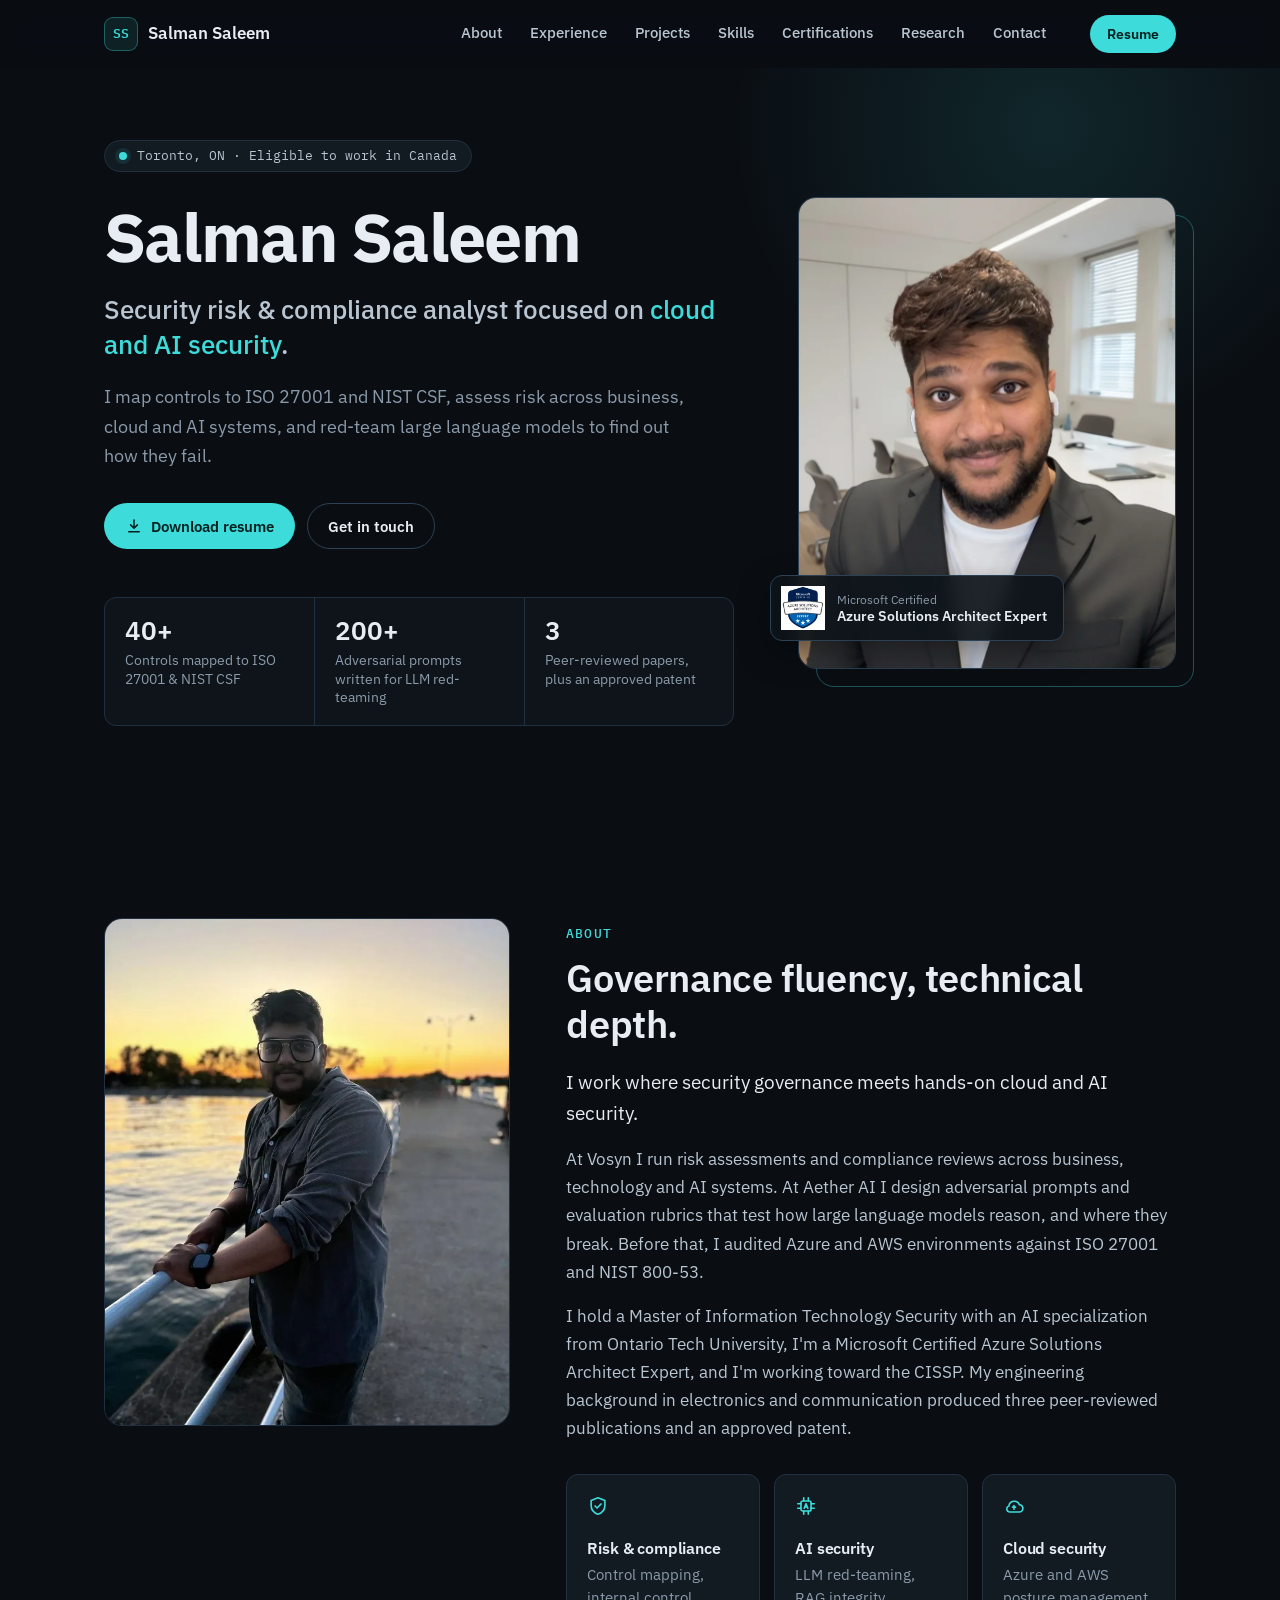
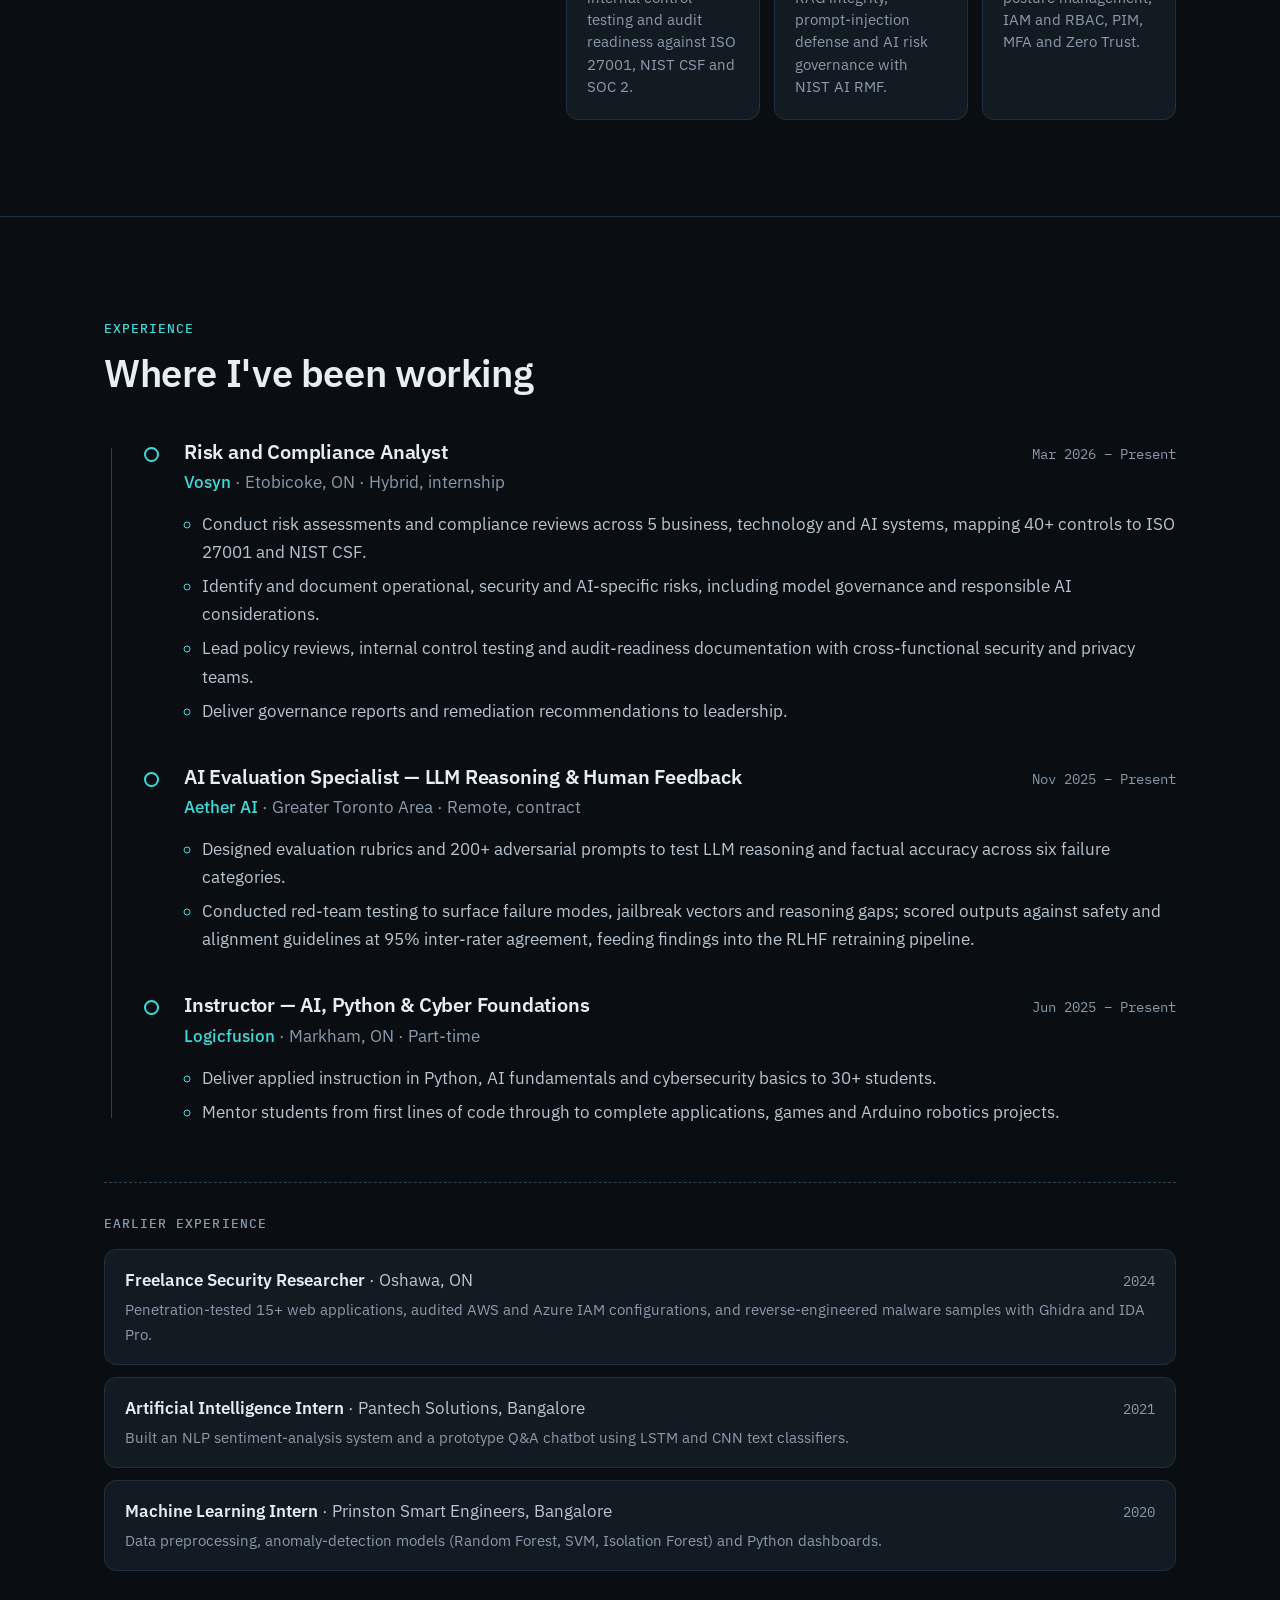
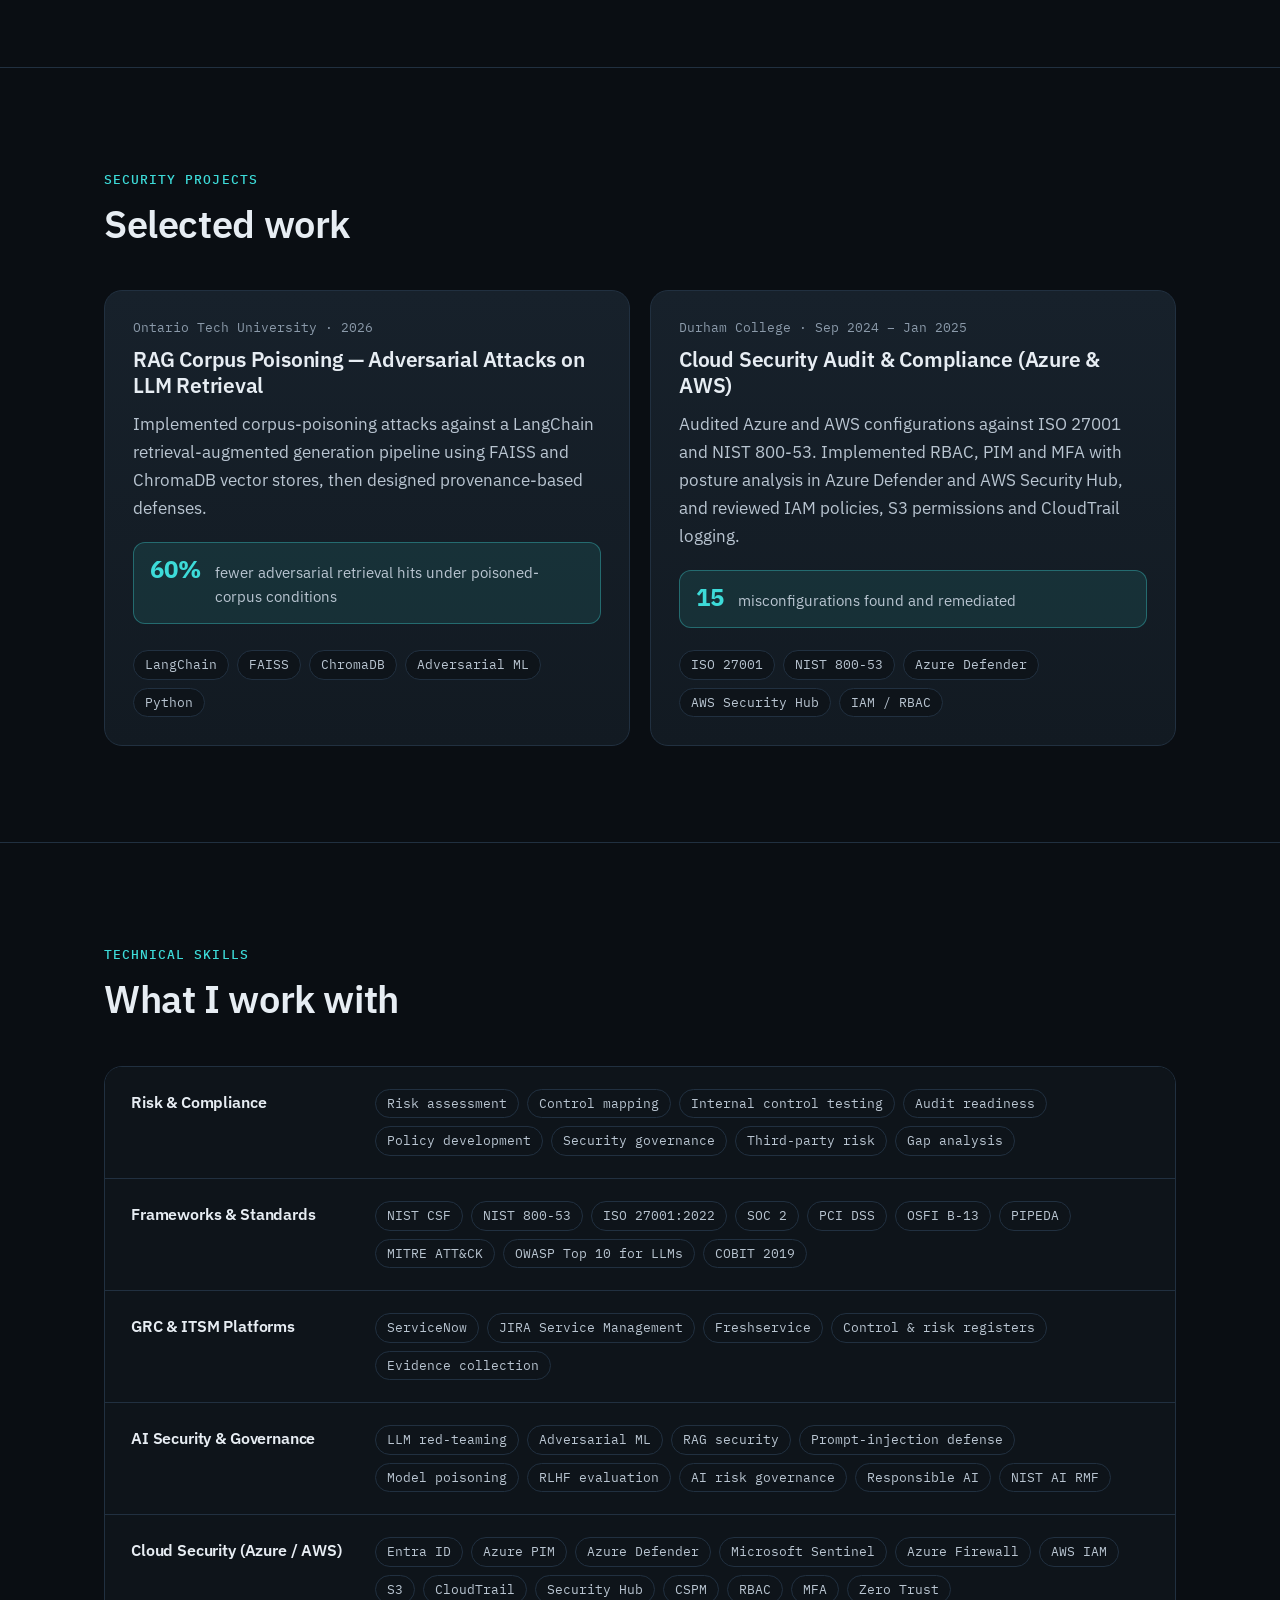
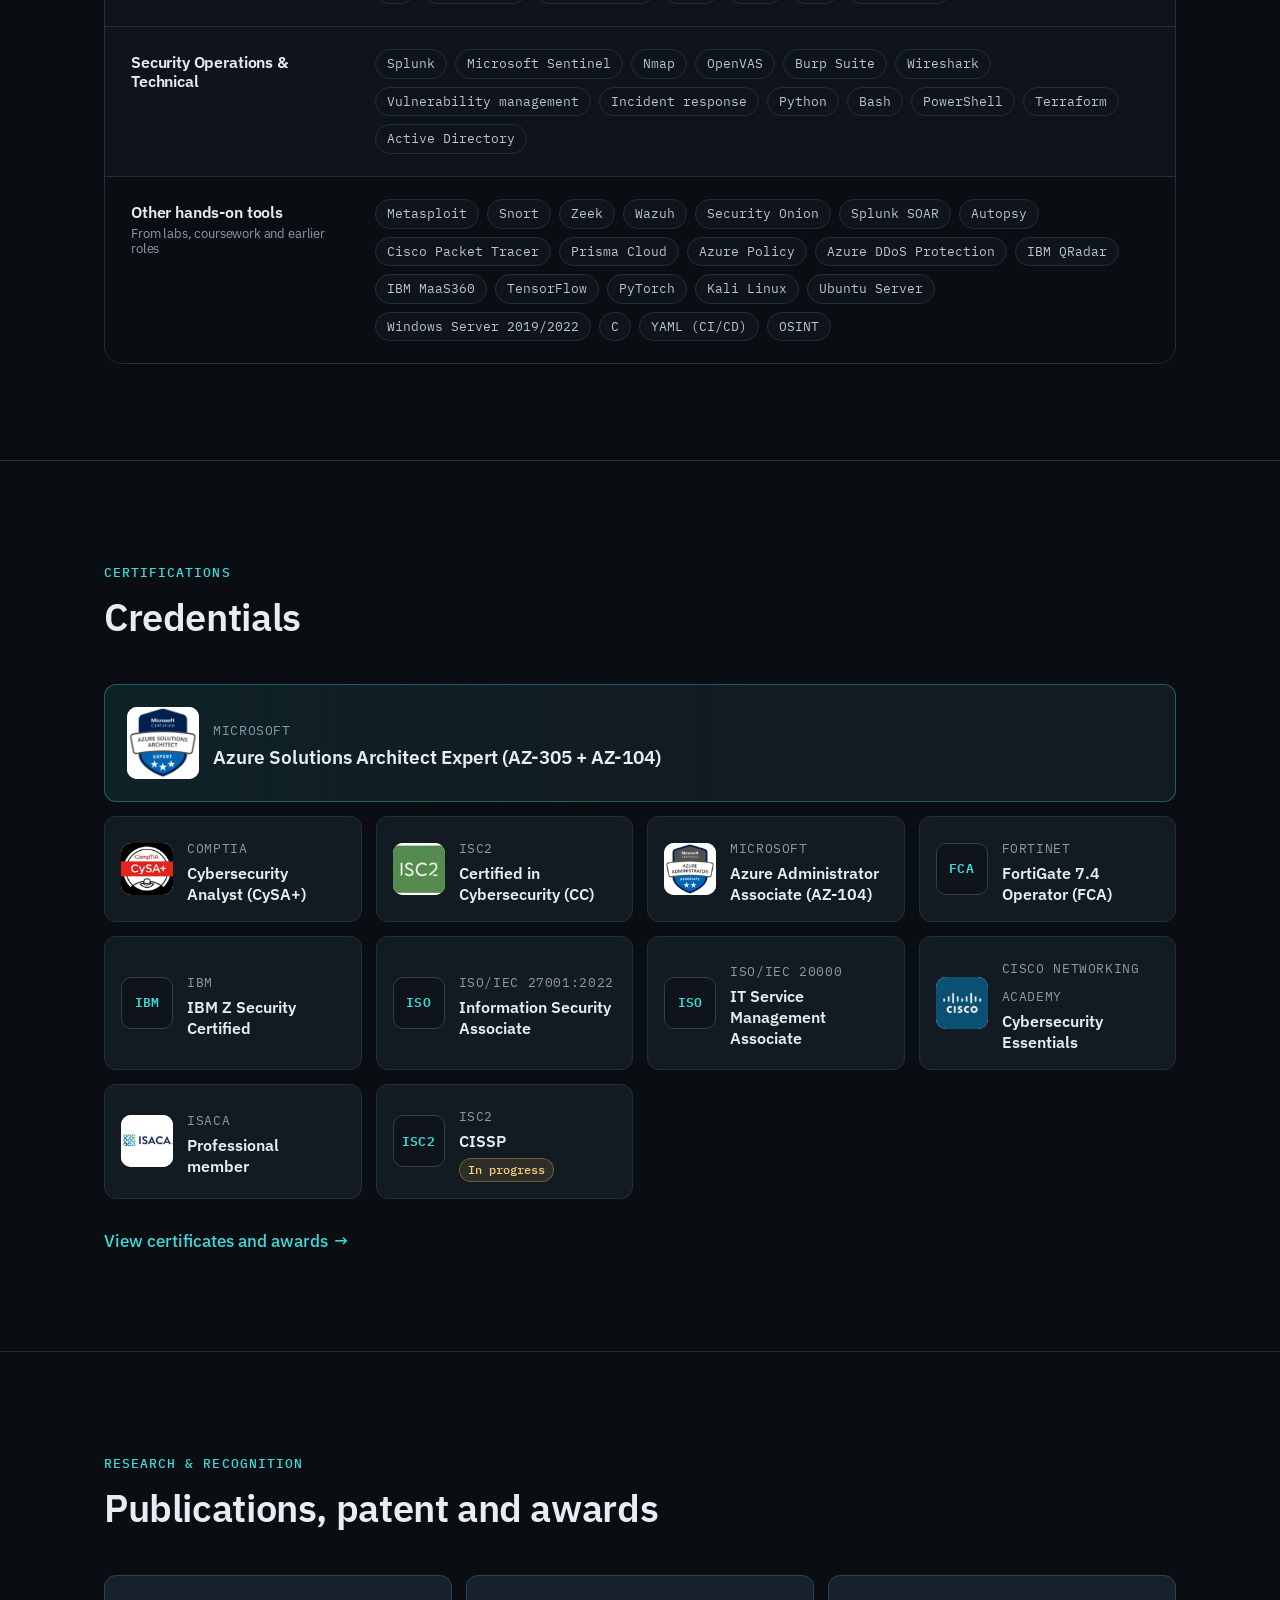
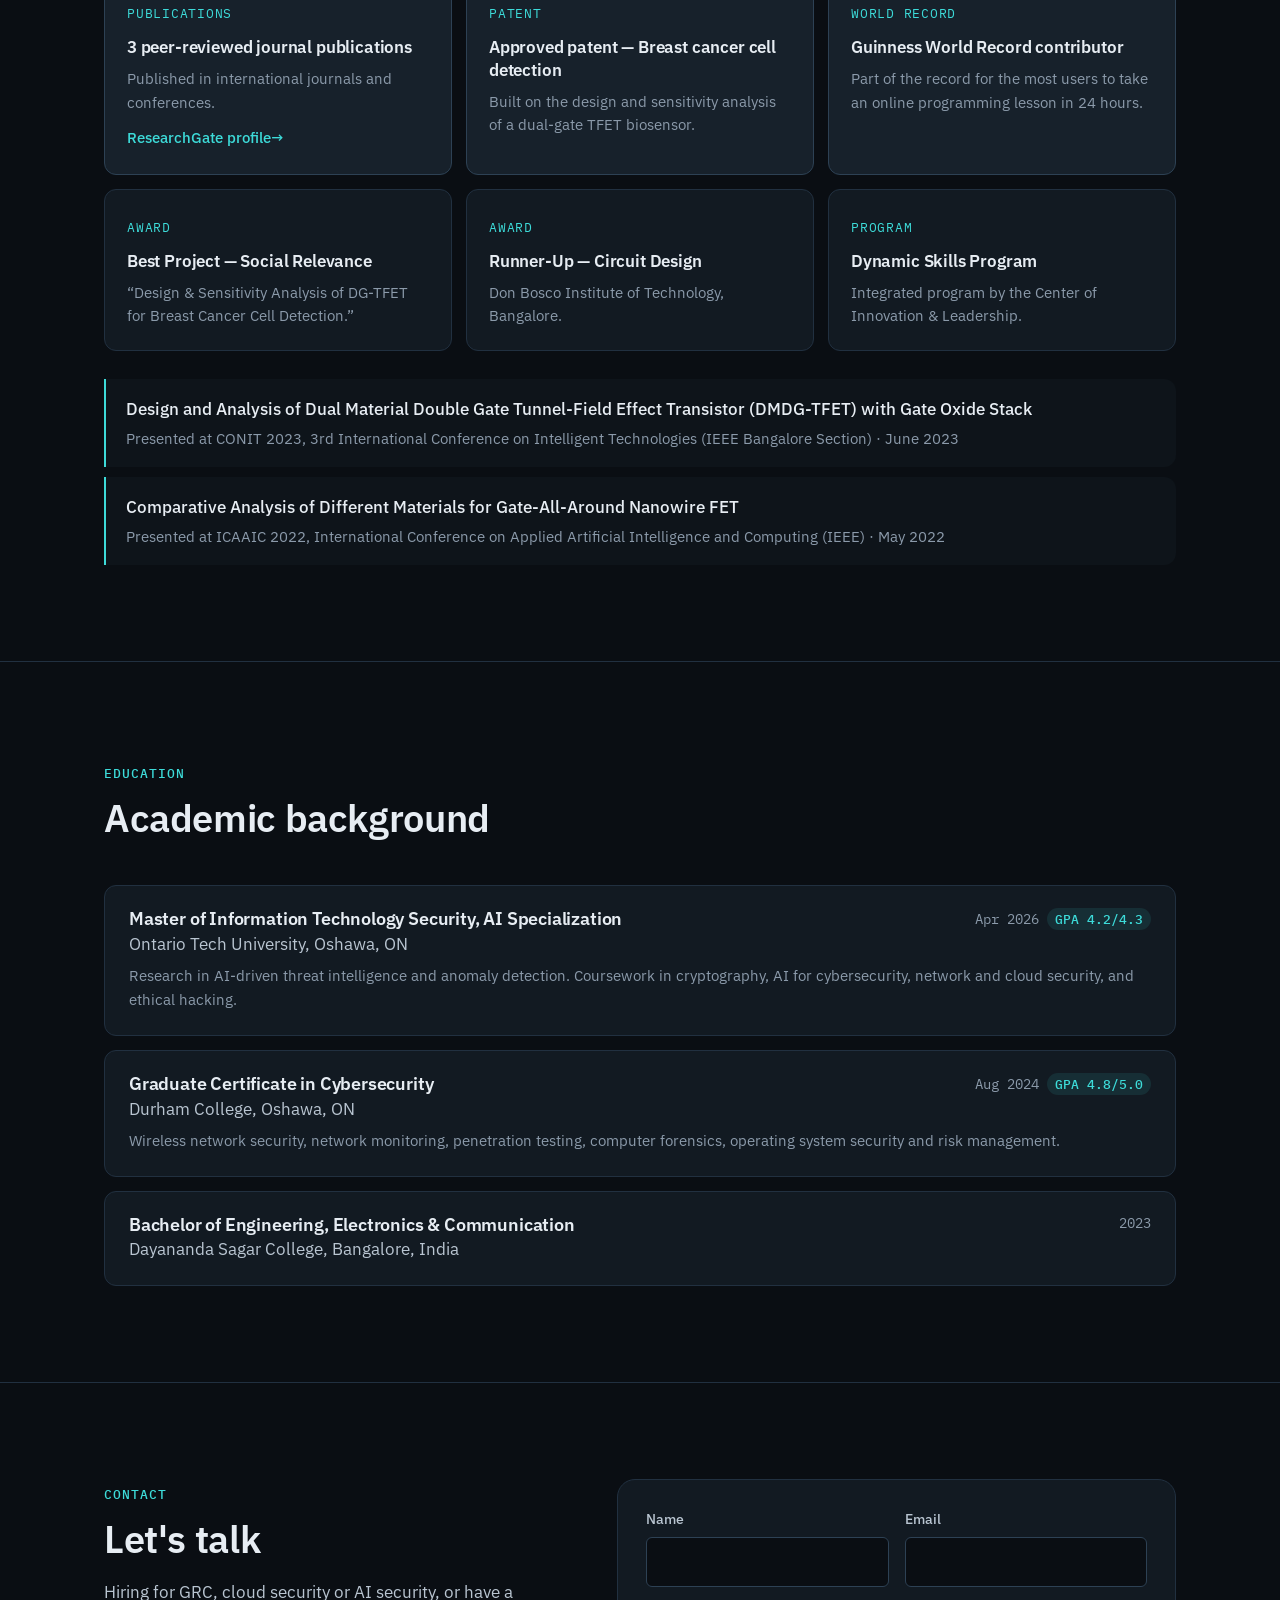
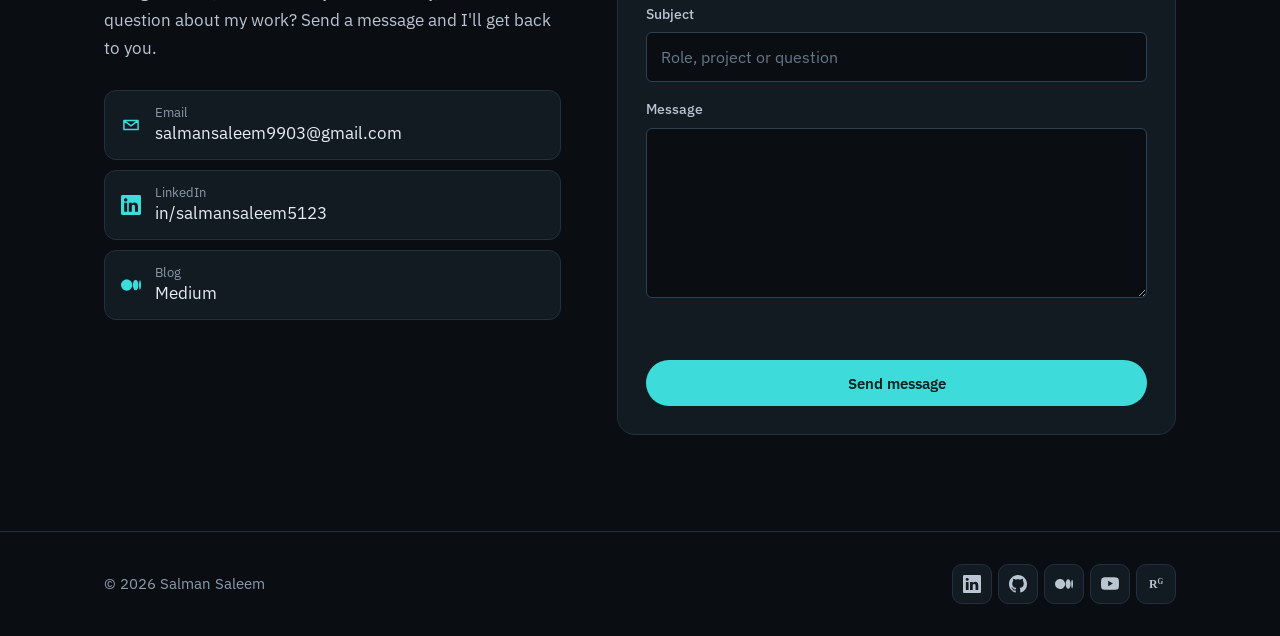
==== commit 52576589: "Use plain "Resume" instead of "Résumé" in labels Co-Authored-By: Claude Opus 5.5 <noreply@anthropic." ====
--- a/index.html
+++ b/index.html
@@ -83,10 +83,10 @@
           <li><a href="#certifications">Certifications</a></li>
           <li><a href="#research">Research</a></li>
           <li><a href="#contact">Contact</a></li>
-          <li class="nav-resume"><a href="assets/Salman-Saleem-Resume.pdf" target="_blank" rel="noopener">Download résumé</a></li>
+          <li class="nav-resume"><a href="assets/Salman-Saleem-Resume.pdf" target="_blank" rel="noopener">Download resume</a></li>
         </ul>
       </nav>
-      <a class="btn btn-primary btn-sm header-cta" href="assets/Salman-Saleem-Resume.pdf" target="_blank" rel="noopener">Résumé</a>
+      <a class="btn btn-primary btn-sm header-cta" href="assets/Salman-Saleem-Resume.pdf" target="_blank" rel="noopener">Resume</a>
     </div>
   </header>
 
@@ -102,7 +102,7 @@
           <p class="hero-lead">I map controls to ISO 27001 and NIST CSF, assess risk across business, cloud and AI systems, and red-team large language models to find out how they fail.</p>
           <div class="hero-actions">
             <a class="btn btn-primary" href="assets/Salman-Saleem-Resume.pdf" target="_blank" rel="noopener">
-              <svg class="icon" aria-hidden="true"><use href="#i-download"/></svg>Download résumé
+              <svg class="icon" aria-hidden="true"><use href="#i-download"/></svg>Download resume
             </a>
             <a class="btn btn-ghost" href="#contact">Get in touch</a>
           </div>
